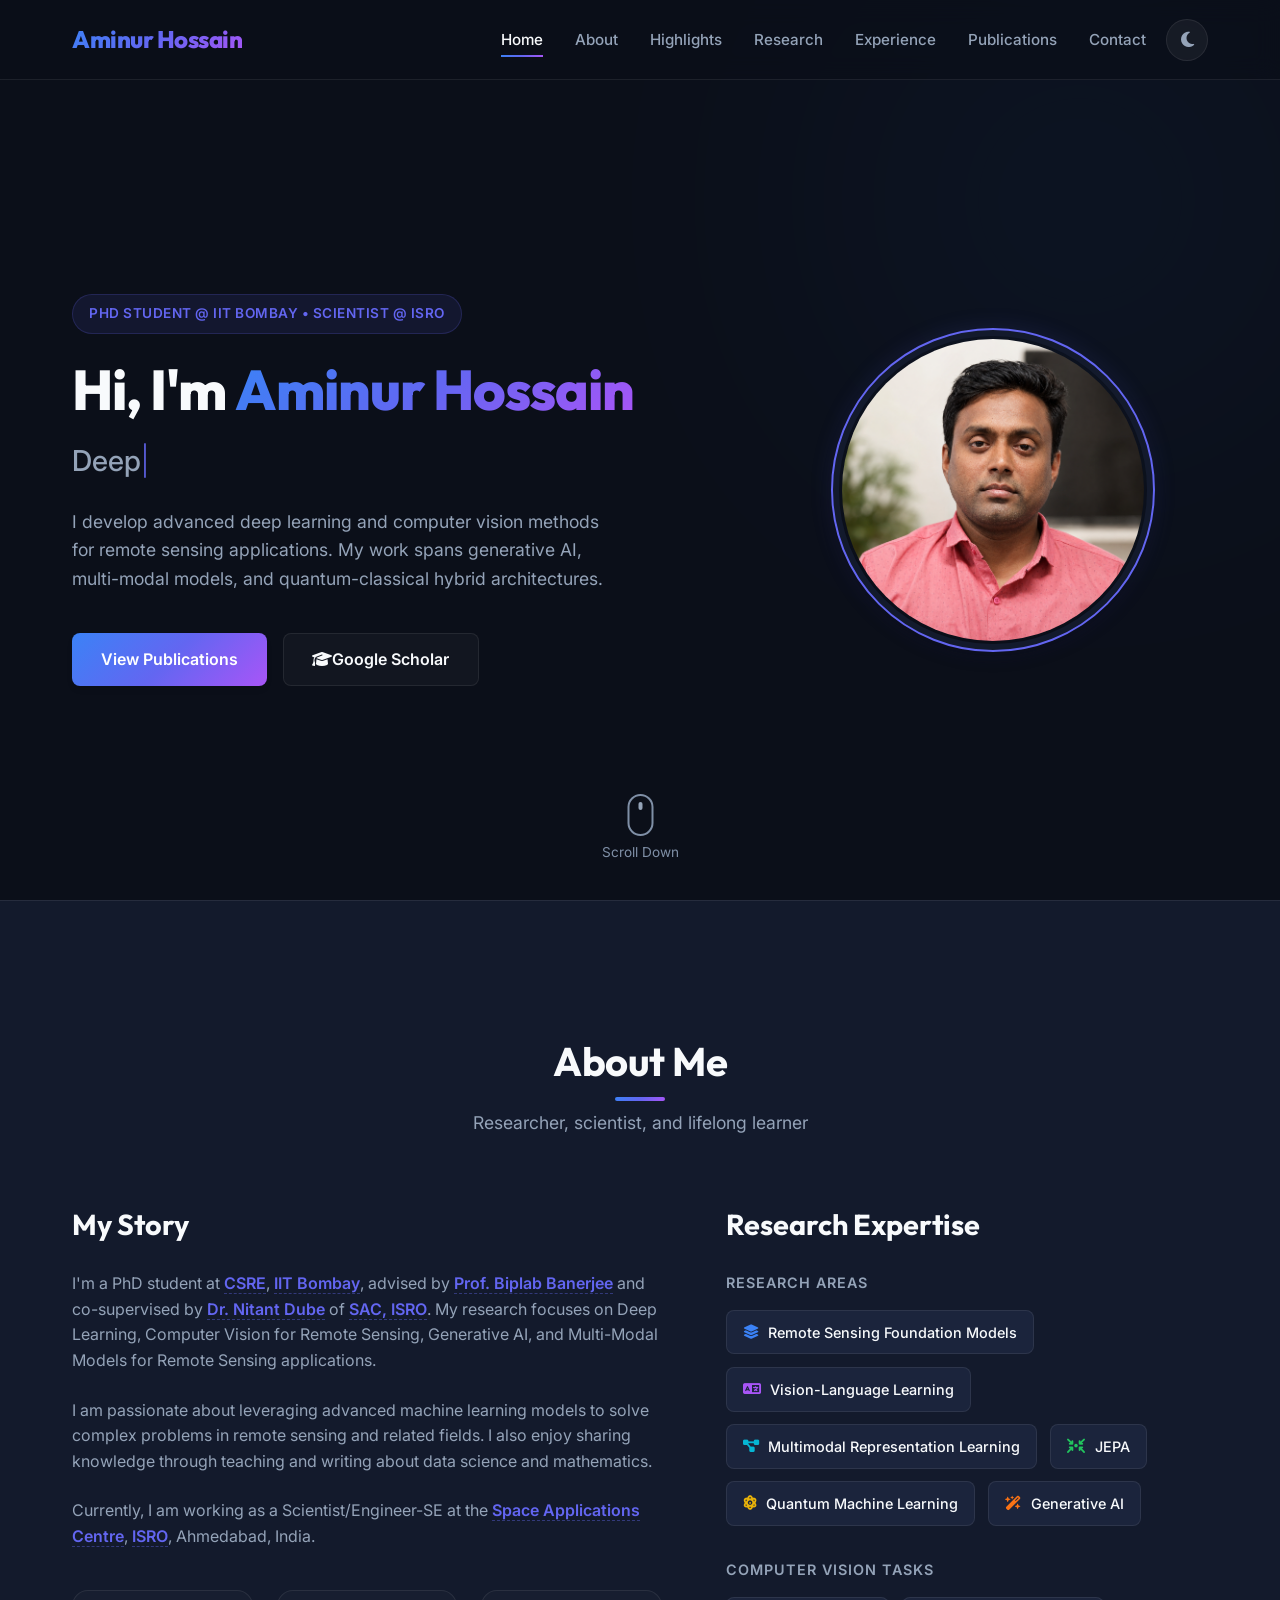
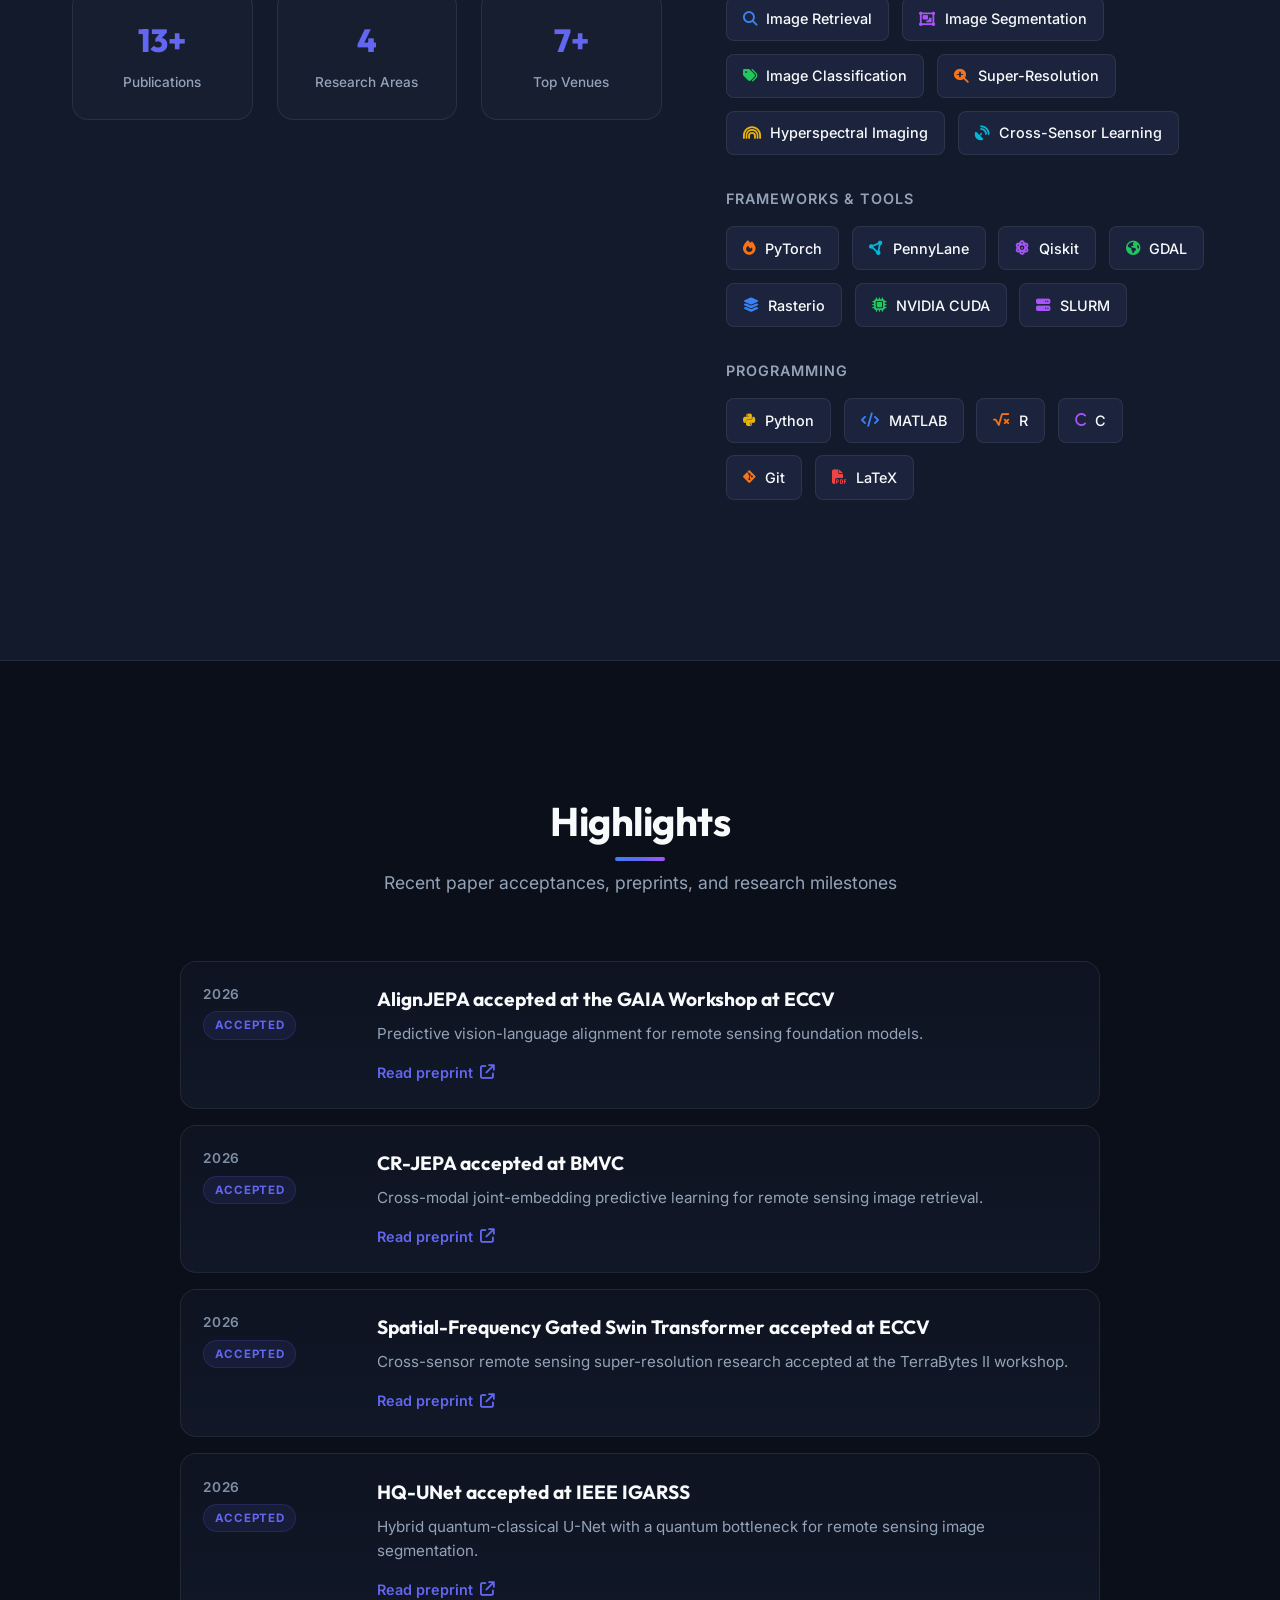
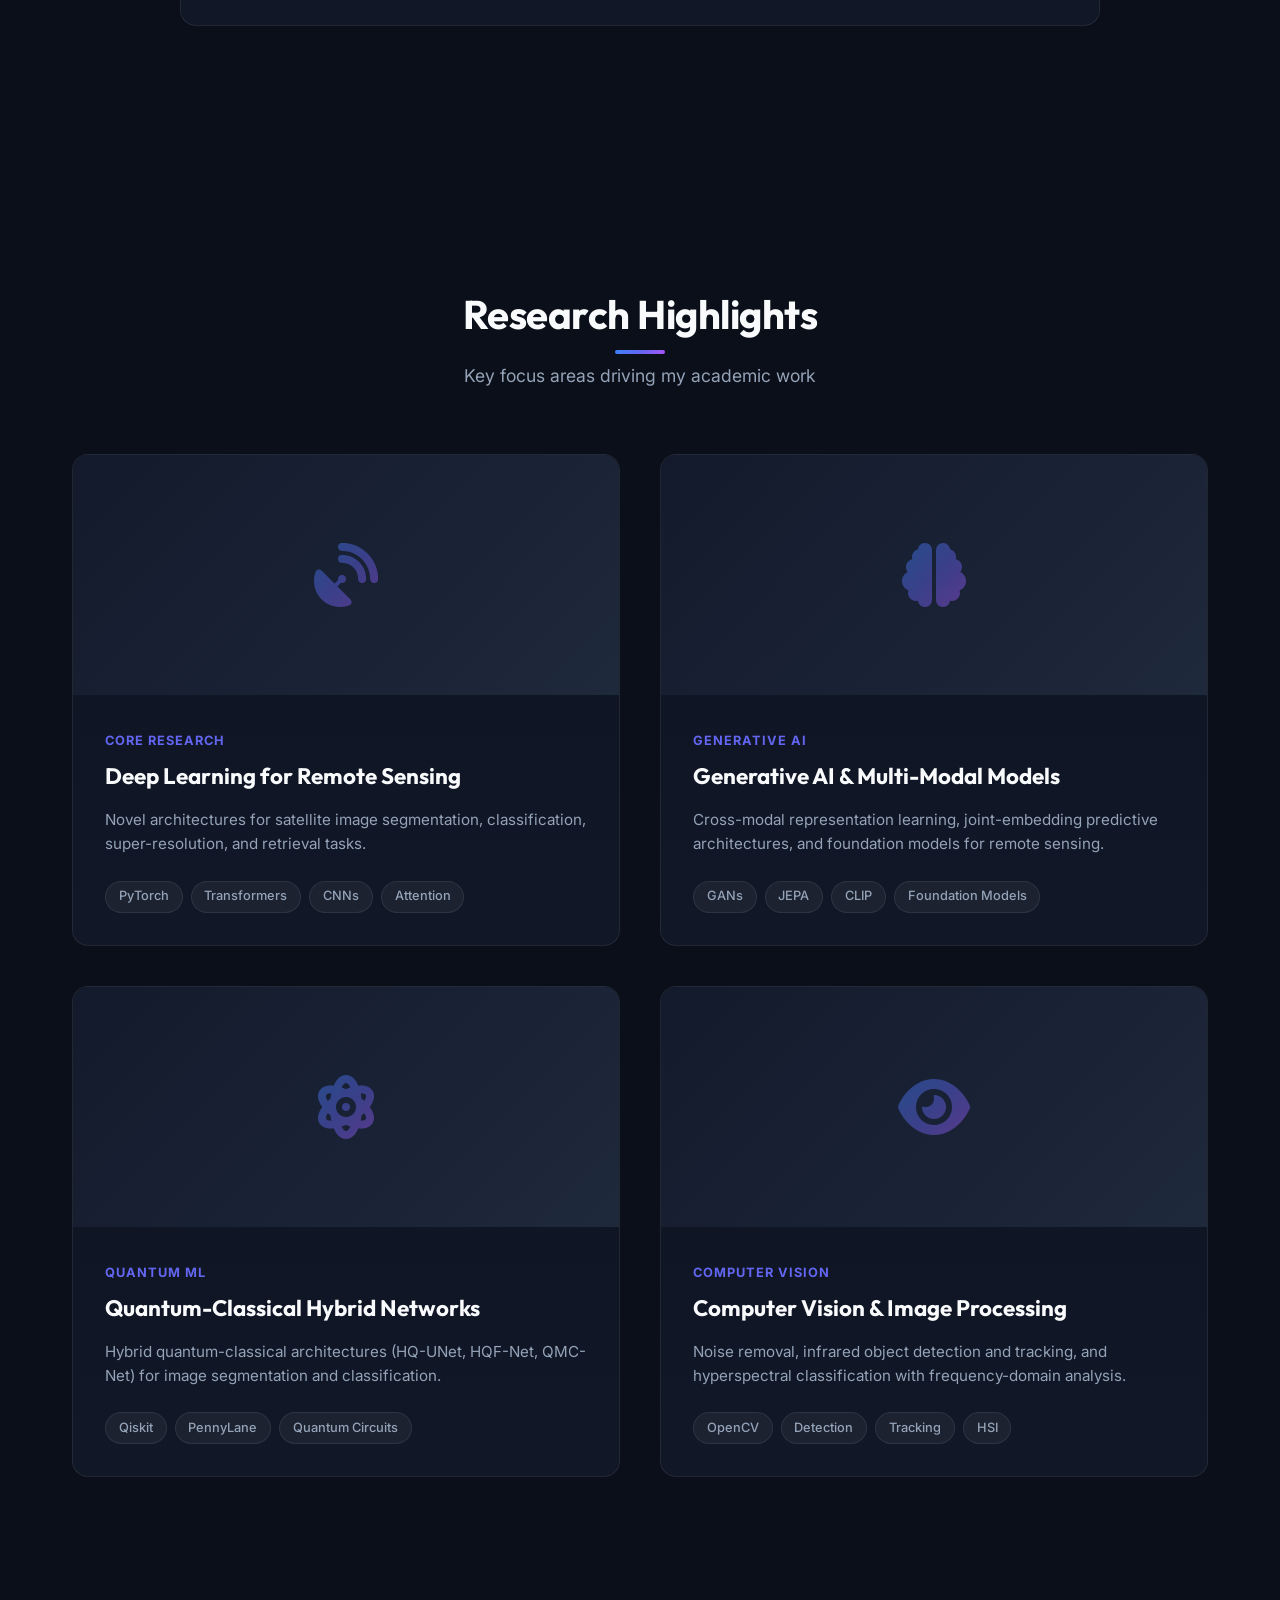
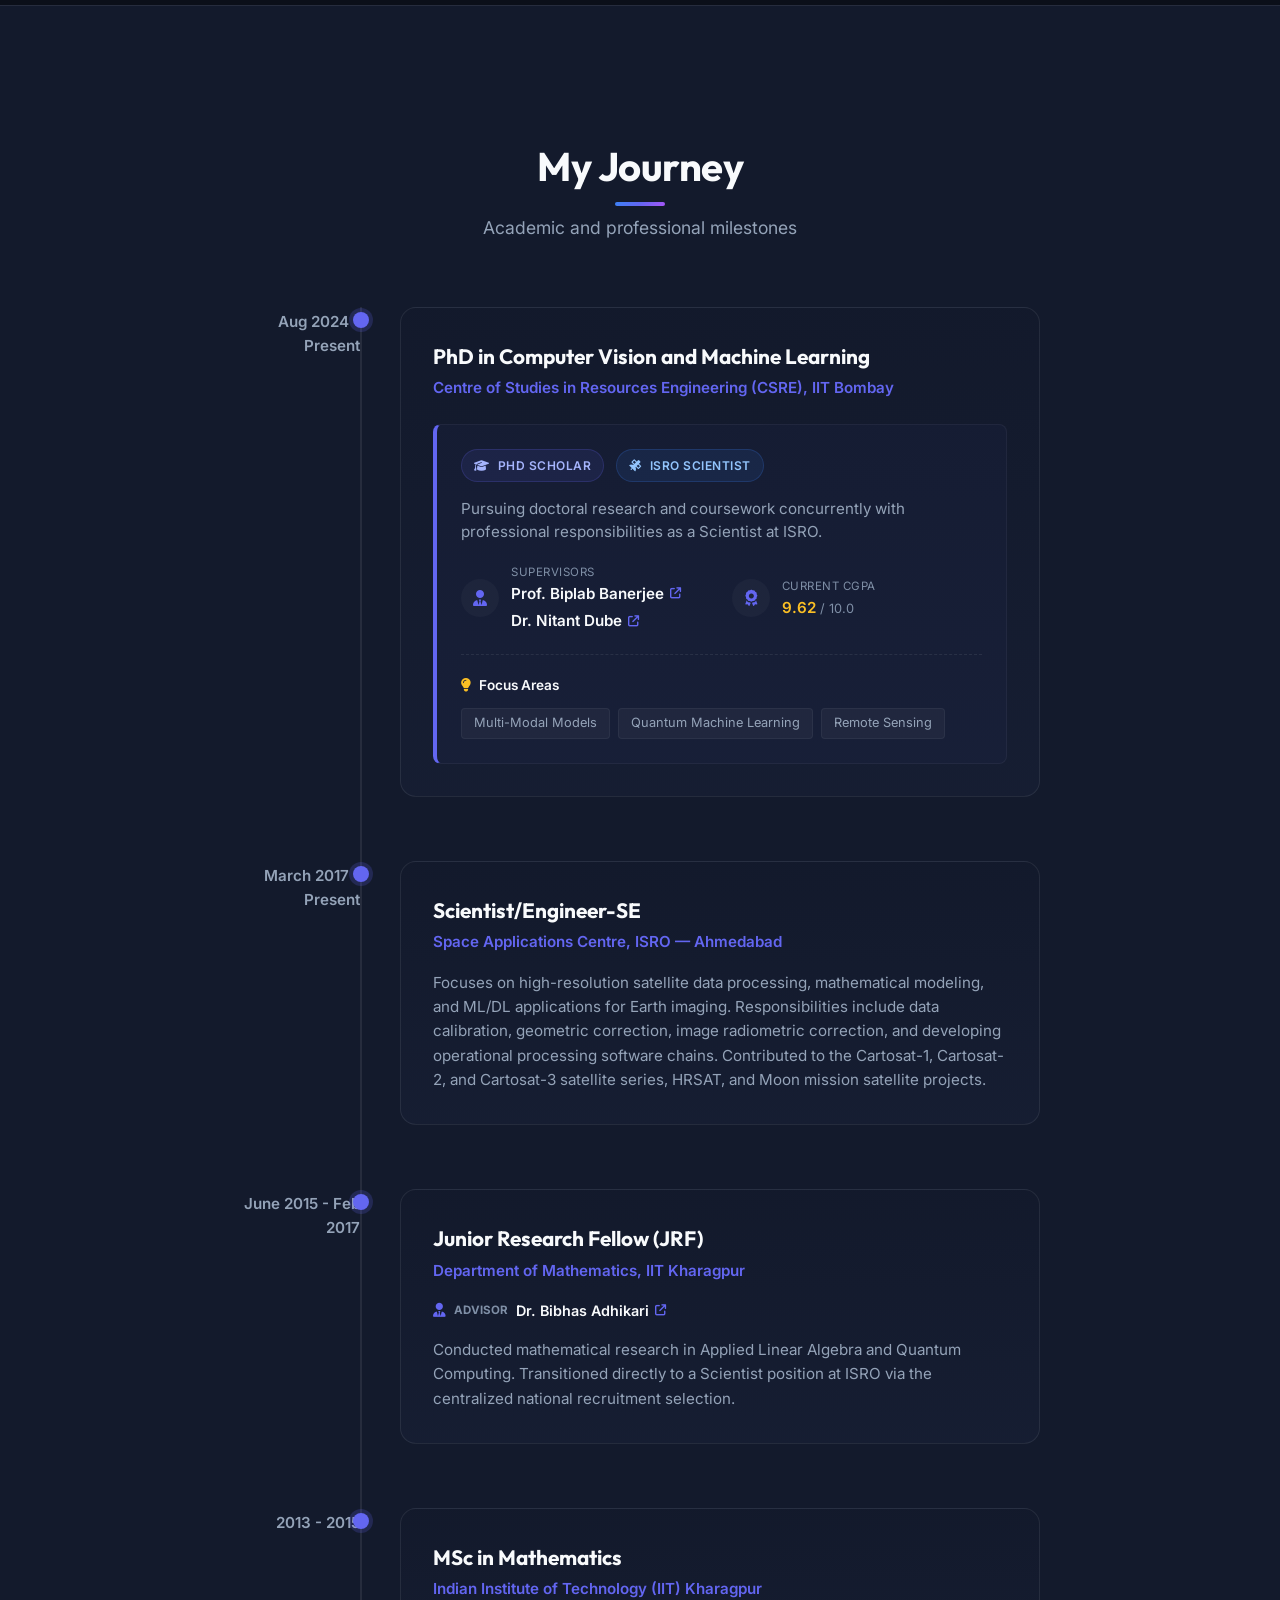
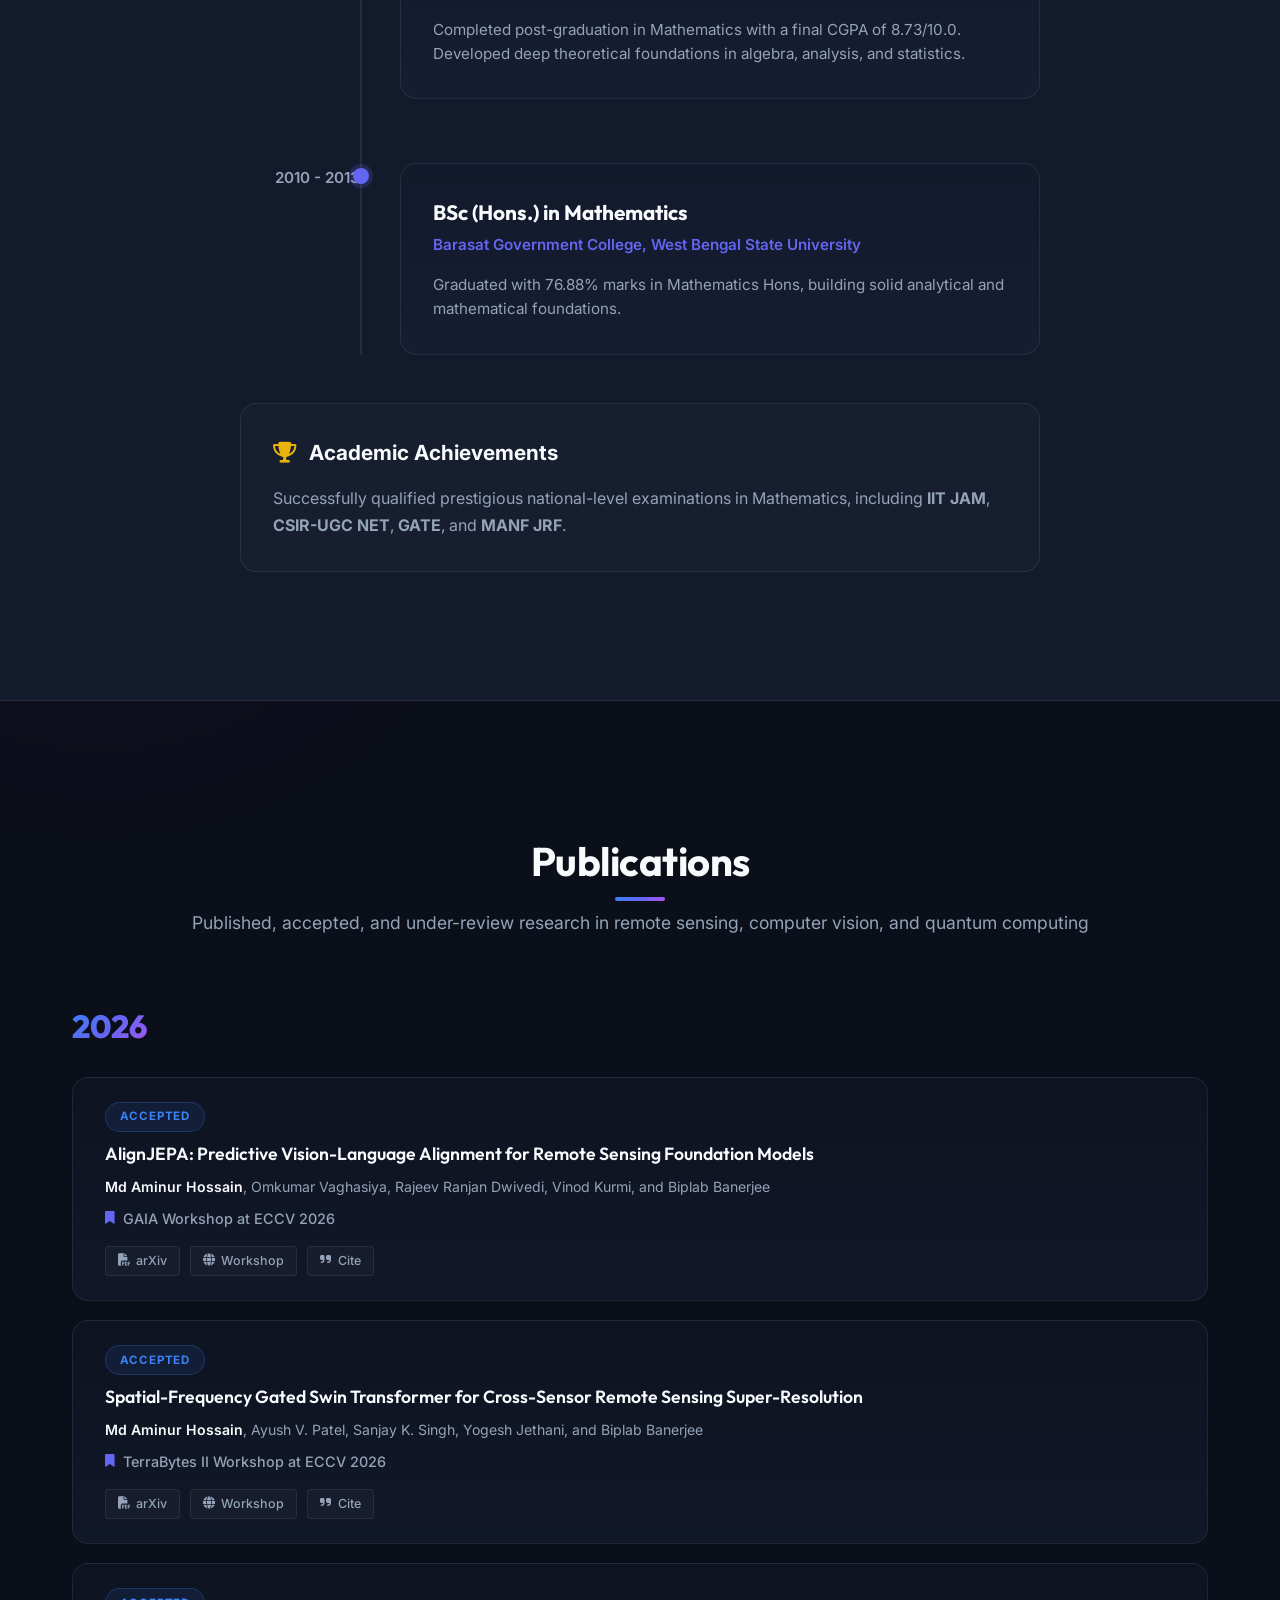
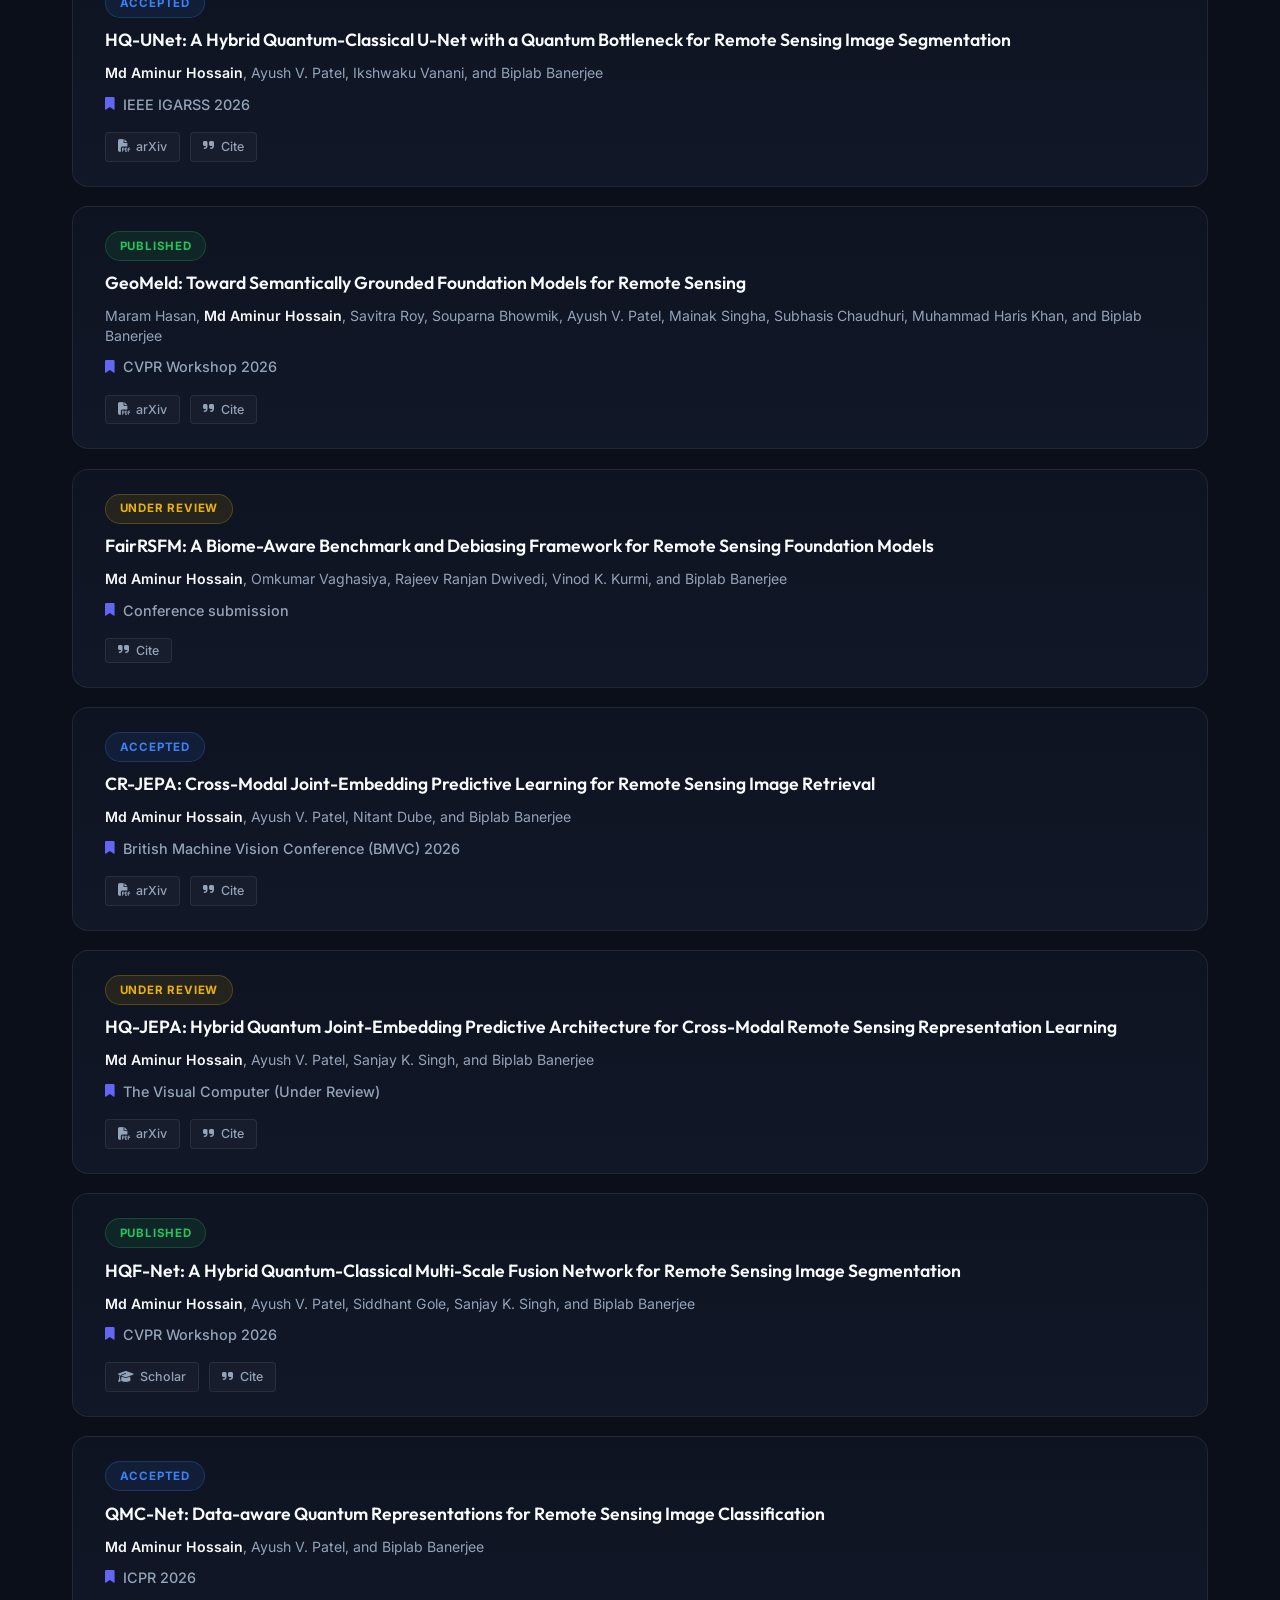
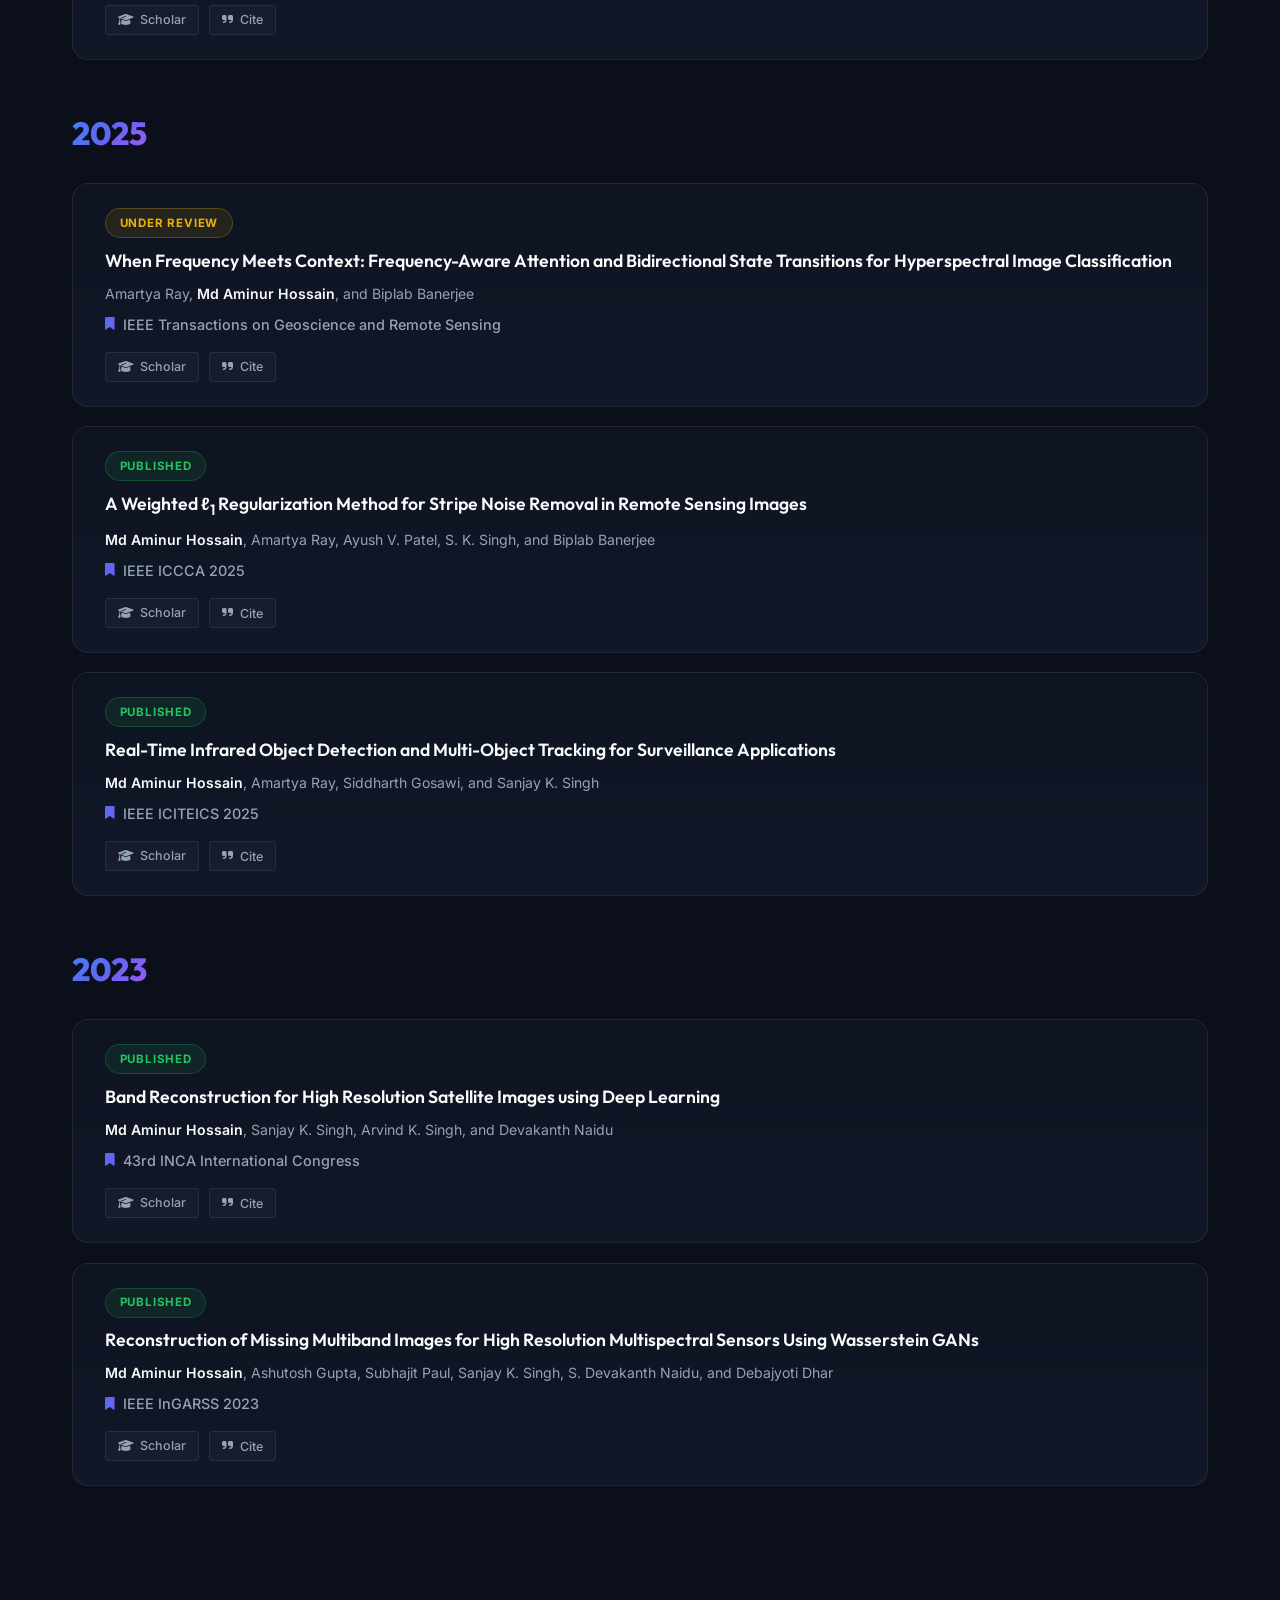
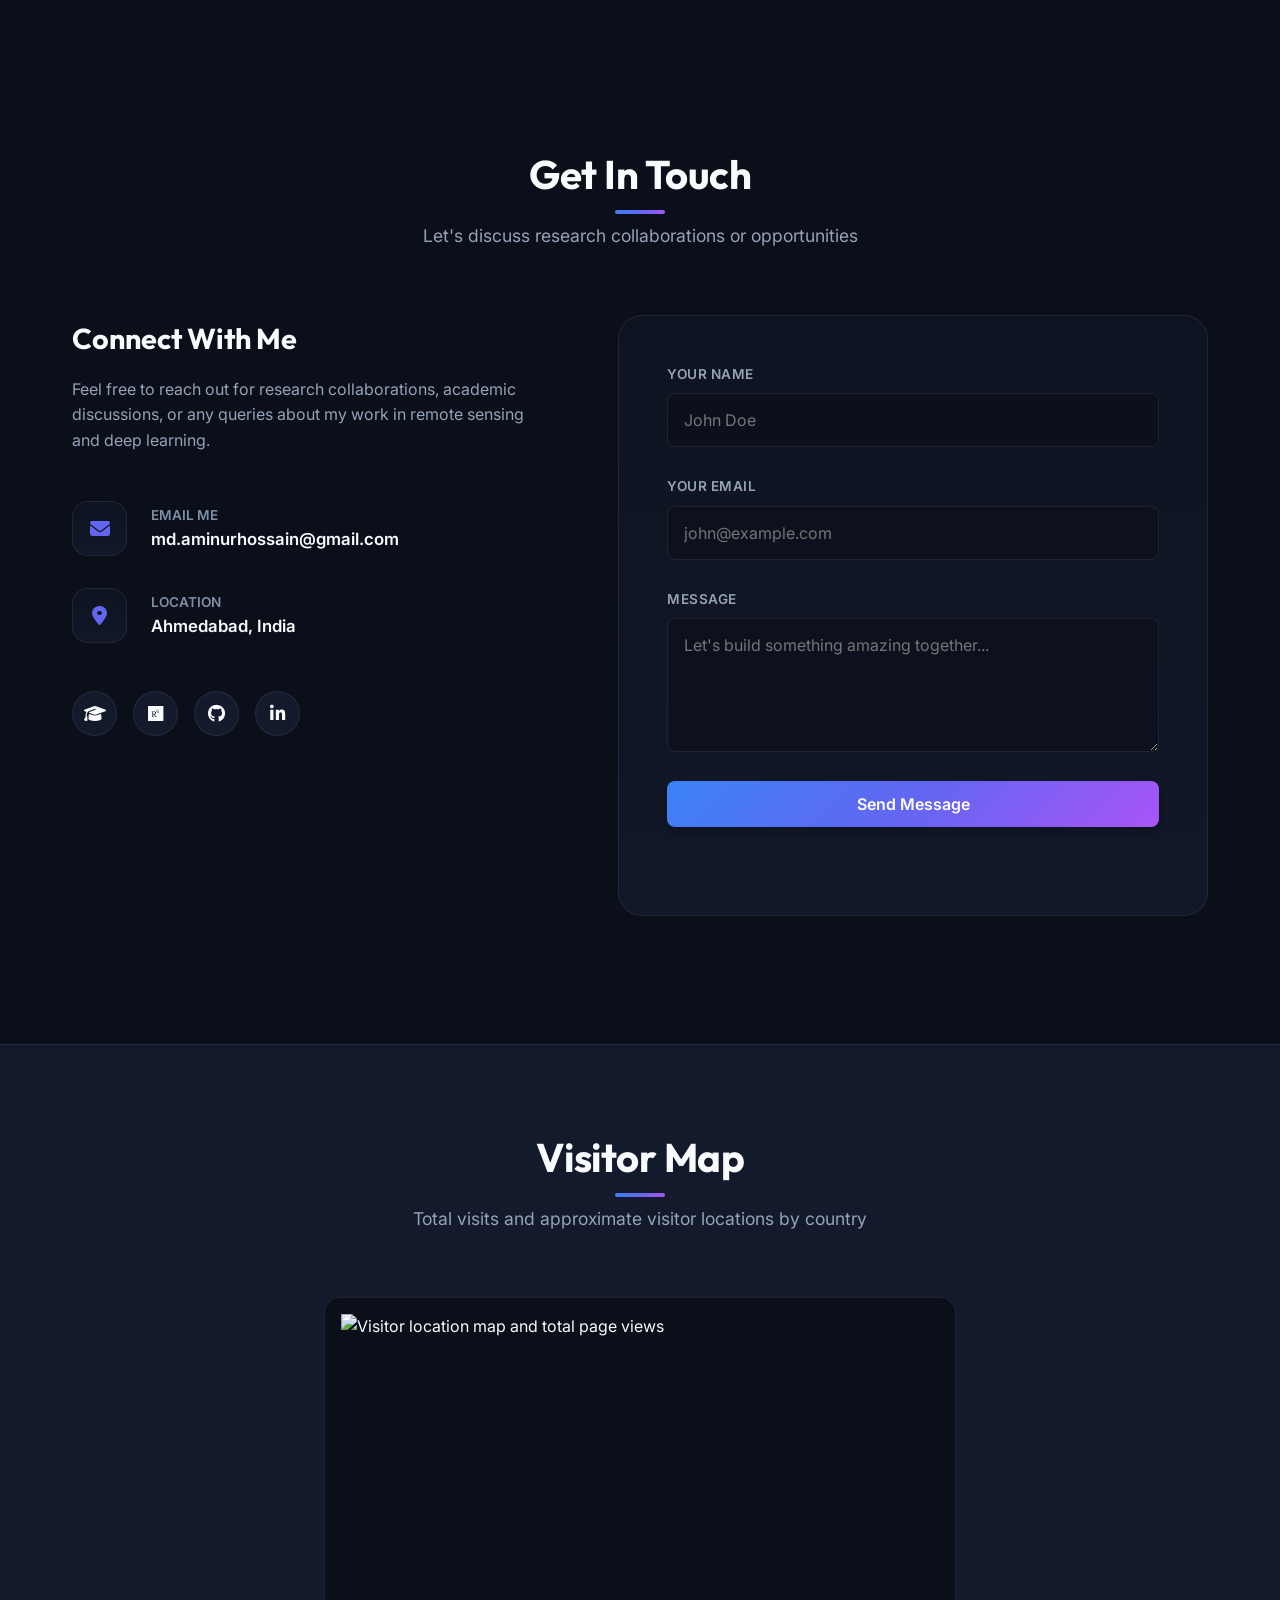
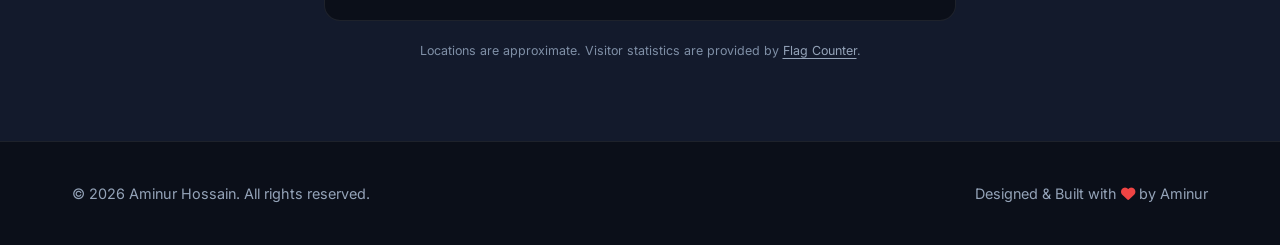
==== index.html @ 2290acad "Restore original visitor map" ====
<!DOCTYPE html>
<html lang="en">
<head>
    <meta charset="UTF-8">
    <meta name="viewport" content="width=device-width, initial-scale=1.0">
    <title>Aminur Hossain | PhD Researcher at IIT Bombay</title>
    <meta name="description" content="Official research portfolio of Aminur Hossain, PhD student at IIT Bombay and Scientist/Engineer-SE at SAC, ISRO, working on deep learning, computer vision, generative AI, and multimodal models for remote sensing.">
    <meta name="robots" content="index, follow, max-image-preview:large">
    <meta name="googlebot" content="index, follow, max-image-preview:large">
    <link rel="canonical" href="https://aminurhossain.github.io/">
    <meta name="theme-color" content="#0b0f19">
    <meta property="og:type" content="website">
    <meta property="og:title" content="Aminur Hossain | PhD Researcher at IIT Bombay">
    <meta property="og:description" content="Official research portfolio of Aminur Hossain, PhD student at IIT Bombay and Scientist/Engineer-SE at SAC, ISRO.">
    <meta property="og:url" content="https://aminurhossain.github.io/">
    <meta property="og:image" content="https://aminurhossain.github.io/profile2.png">
    <meta property="og:image:alt" content="Aminur Hossain">
    <meta property="og:image:width" content="1024">
    <meta property="og:image:height" content="1024">
    <meta name="twitter:card" content="summary">
    <meta name="twitter:title" content="Aminur Hossain | PhD Researcher at IIT Bombay">
    <meta name="twitter:description" content="Official research portfolio covering remote sensing, deep learning, computer vision, generative AI, and quantum machine learning.">
    <meta name="twitter:image" content="https://aminurhossain.github.io/profile2.png">
    <link rel="icon" href="profile2.png" type="image/jpeg">
    <script type="application/ld+json">
    {
      "@context": "https://schema.org",
      "@graph": [
        {
          "@type": "WebSite",
          "@id": "https://aminurhossain.github.io/#website",
          "url": "https://aminurhossain.github.io/",
          "name": "Aminur Hossain",
          "description": "Official research portfolio of Aminur Hossain.",
          "inLanguage": "en"
        },
        {
          "@type": "ProfilePage",
          "@id": "https://aminurhossain.github.io/#profile",
          "url": "https://aminurhossain.github.io/",
          "name": "Aminur Hossain | PhD Researcher at IIT Bombay",
          "isPartOf": {
            "@id": "https://aminurhossain.github.io/#website"
          },
          "mainEntity": {
            "@id": "https://aminurhossain.github.io/#person"
          },
          "inLanguage": "en"
        },
        {
          "@type": "Person",
          "@id": "https://aminurhossain.github.io/#person",
          "name": "Aminur Hossain",
          "alternateName": "Md Aminur Hossain",
          "url": "https://aminurhossain.github.io/",
          "image": "https://aminurhossain.github.io/profile2.png",
          "jobTitle": "Scientist/Engineer-SE and PhD Scholar",
          "affiliation": [
            {
              "@type": "Organization",
              "name": "Space Applications Centre, ISRO",
              "url": "https://www.sac.gov.in/"
            },
            {
              "@type": "CollegeOrUniversity",
              "name": "Indian Institute of Technology Bombay",
              "url": "https://www.iitb.ac.in/"
            }
          ],
          "sameAs": [
            "https://scholar.google.com/citations?user=diUbiq0AAAAJ&hl=en",
            "https://github.com/aminurhossain",
            "https://www.linkedin.com/in/aminurhossain",
            "https://www.researchgate.net/profile/Md-Aminur-Hossain"
          ]
        }
      ]
    }
    </script>
    <!-- Google Fonts -->
    <link rel="preconnect" href="https://fonts.googleapis.com">
    <link rel="preconnect" href="https://fonts.gstatic.com" crossorigin>
    <link href="https://fonts.googleapis.com/css2?family=Inter:wght@300;400;500;600;700&family=Outfit:wght@400;500;600;700;800&display=swap" rel="stylesheet">
    <!-- FontAwesome Icons -->
    <link rel="stylesheet" href="https://cdnjs.cloudflare.com/ajax/libs/font-awesome/6.4.0/css/all.min.css">
    <!-- Main Stylesheet -->
    <link rel="stylesheet" href="styles.css">
</head>
<body>

    <a class="skip-link" href="#main-content">Skip to main content</a>

    <!-- Background Decoration -->
    <div class="glow-bg-1"></div>
    <div class="glow-bg-2"></div>

    <!-- Header / Navigation -->
    <header id="main-header">
        <div class="container header-container">
            <a href="#home" class="logo" id="header-logo">
                <span class="gradient-text">Aminur Hossain</span>
            </a>
            
            <nav class="nav-menu" id="nav-menu" aria-label="Primary navigation">
                <ul class="nav-list">
                    <li><a href="#home" class="nav-link active" aria-current="page">Home</a></li>
                    <li><a href="#about" class="nav-link">About</a></li>
                    <li><a href="#highlights" class="nav-link">Highlights</a></li>
                    <li><a href="#research" class="nav-link">Research</a></li>
                    <li><a href="#experience" class="nav-link">Experience</a></li>
                    <li><a href="#publications" class="nav-link">Publications</a></li>
                    <li><a href="#contact" class="nav-link">Contact</a></li>
                </ul>
            </nav>

            <button class="theme-toggle" id="theme-toggle" aria-label="Toggle theme">
                <i class="fa-solid fa-moon" id="theme-icon"></i>
            </button>

            <button class="nav-toggle" id="nav-toggle" type="button" aria-label="Open navigation menu" aria-controls="nav-menu" aria-expanded="false">
                <span aria-hidden="true"></span>
                <span aria-hidden="true"></span>
                <span aria-hidden="true"></span>
            </button>
        </div>
    </header>

    <main id="main-content" tabindex="-1">
        <!-- Hero Section -->
        <section id="home" class="hero-section">
            <div class="container hero-container">
                <div class="hero-content">
                    <div class="badge animate-fade-in">PhD Student @ IIT Bombay &bull; Scientist @ ISRO</div>
                    <h1 class="hero-title animate-slide-up">
                        Hi, I'm <span class="gradient-text">Aminur Hossain</span>
                    </h1>
                    <h2 class="hero-subtitle animate-slide-up-delayed">
                        <span id="typed-text"></span><span class="typed-cursor">|</span>
                    </h2>
                    <p class="hero-description animate-fade-in-delayed">
                        I develop advanced deep learning and computer vision methods for remote sensing applications. My work spans generative AI, multi-modal models, and quantum-classical hybrid architectures.
                    </p>
                    <div class="hero-cta animate-fade-in-delayed">
                        <a href="#publications" class="btn btn-primary">View Publications</a>
                        <a href="https://scholar.google.com/citations?user=diUbiq0AAAAJ&hl=en" target="_blank" rel="noopener noreferrer" class="btn btn-secondary"><i class="fa-solid fa-graduation-cap"></i> Google Scholar</a>
                    </div>
                </div>
                <div class="hero-visual animate-scale-up">
                    <div class="profile-image-container">
                        <img src="profile2.png" alt="Aminur Hossain" class="profile-img" width="1024" height="1024" fetchpriority="high" decoding="async">
                    </div>
                </div>
            </div>
            <button type="button" class="scroll-indicator" aria-label="Scroll to the About section">
                <span class="mouse">
                    <span class="wheel"></span>
                </span>
                <span>Scroll Down</span>
            </button>
        </section>

        <!-- About Section -->
        <section id="about" class="about-section reveal">
            <div class="container">
                <div class="section-header">
                    <h2 class="section-title">About Me</h2>
                    <p class="section-subtitle">Researcher, scientist, and lifelong learner</p>
                </div>

                <div class="about-grid">
                    <div class="about-info">
                        <h3>My Story</h3>
                        <p>I'm a PhD student at <a href="https://www.csre.iitb.ac.in/" target="_blank" rel="noopener noreferrer" class="inline-link">CSRE</a>, <a href="https://www.iitb.ac.in/" target="_blank" rel="noopener noreferrer" class="inline-link">IIT Bombay</a>, advised by <a href="https://biplab-banerjee.github.io/" target="_blank" rel="noopener noreferrer" class="inline-link">Prof. Biplab Banerjee</a> and co-supervised by <a href="https://scholar.google.com/citations?user=ThAMOQUAAAAJ&amp;hl=en" target="_blank" rel="noopener noreferrer" class="inline-link">Dr. Nitant Dube</a> of <a href="https://www.sac.gov.in/" target="_blank" rel="noopener noreferrer" class="inline-link">SAC, ISRO</a>. My research focuses on Deep Learning, Computer Vision for Remote Sensing, Generative AI, and Multi-Modal Models for Remote Sensing applications.</p>
                        <p>I am passionate about leveraging advanced machine learning models to solve complex problems in remote sensing and related fields. I also enjoy sharing knowledge through teaching and writing about data science and mathematics.</p>
                        <p>Currently, I am working as a Scientist/Engineer-SE at the <a href="https://www.sac.gov.in/" target="_blank" rel="noopener noreferrer" class="inline-link">Space Applications Centre</a>, <a href="https://www.isro.gov.in/" target="_blank" rel="noopener noreferrer" class="inline-link">ISRO</a>, Ahmedabad, India.</p>
                        <div class="stats-grid">
                            <div class="stat-card">
                                <span class="stat-number">13+</span>
                                <span class="stat-label">Publications</span>
                            </div>
                            <div class="stat-card">
                                <span class="stat-number">4</span>
                                <span class="stat-label">Research Areas</span>
                            </div>
                            <div class="stat-card">
                                <span class="stat-number">7+</span>
                                <span class="stat-label">Top Venues</span>
                            </div>
                        </div>
                    </div>

                    <div class="about-skills">
                        <h3>Research Expertise</h3>
                        <div class="skill-category">
                            <h4>Research Areas</h4>
                            <div class="skills-list">
                                <span class="skill-tag"><i class="fa-solid fa-layer-group text-blue"></i> Remote Sensing Foundation Models</span>
                                <span class="skill-tag"><i class="fa-solid fa-language text-purple"></i> Vision-Language Learning</span>
                                <span class="skill-tag"><i class="fa-solid fa-diagram-project text-cyan"></i> Multimodal Representation Learning</span>
                                <span class="skill-tag"><i class="fa-solid fa-arrows-to-circle text-green"></i> JEPA</span>
                                <span class="skill-tag"><i class="fa-solid fa-atom text-yellow"></i> Quantum Machine Learning</span>
                                <span class="skill-tag"><i class="fa-solid fa-wand-magic-sparkles text-orange"></i> Generative AI</span>
                            </div>
                        </div>

                        <div class="skill-category">
                            <h4>Computer Vision Tasks</h4>
                            <div class="skills-list">
                                <span class="skill-tag"><i class="fa-solid fa-magnifying-glass text-blue"></i> Image Retrieval</span>
                                <span class="skill-tag"><i class="fa-solid fa-object-group text-purple"></i> Image Segmentation</span>
                                <span class="skill-tag"><i class="fa-solid fa-tags text-green"></i> Image Classification</span>
                                <span class="skill-tag"><i class="fa-solid fa-magnifying-glass-plus text-orange"></i> Super-Resolution</span>
                                <span class="skill-tag"><i class="fa-solid fa-rainbow text-yellow"></i> Hyperspectral Imaging</span>
                                <span class="skill-tag"><i class="fa-solid fa-satellite-dish text-cyan"></i> Cross-Sensor Learning</span>
                            </div>
                        </div>

                        <div class="skill-category">
                            <h4>Frameworks & Tools</h4>
                            <div class="skills-list">
                                <span class="skill-tag"><i class="fa-solid fa-fire text-orange"></i> PyTorch</span>
                                <span class="skill-tag"><i class="fa-solid fa-circle-nodes text-cyan"></i> PennyLane</span>
                                <span class="skill-tag"><i class="fa-solid fa-atom text-purple"></i> Qiskit</span>
                                <span class="skill-tag"><i class="fa-solid fa-earth-americas text-green"></i> GDAL</span>
                                <span class="skill-tag"><i class="fa-solid fa-layer-group text-blue"></i> Rasterio</span>
                                <span class="skill-tag"><i class="fa-solid fa-microchip text-green"></i> NVIDIA CUDA</span>
                                <span class="skill-tag"><i class="fa-solid fa-server text-purple"></i> SLURM</span>
                            </div>
                        </div>

                        <div class="skill-category">
                            <h4>Programming</h4>
                            <div class="skills-list">
                                <span class="skill-tag"><i class="fa-brands fa-python text-yellow"></i> Python</span>
                                <span class="skill-tag"><i class="fa-solid fa-code text-blue"></i> MATLAB</span>
                                <span class="skill-tag"><i class="fa-solid fa-square-root-variable text-orange"></i> R</span>
                                <span class="skill-tag"><i class="fa-solid fa-c text-purple"></i> C</span>
                                <span class="skill-tag"><i class="fa-brands fa-git-alt text-orange"></i> Git</span>
                                <span class="skill-tag"><i class="fa-solid fa-file-pdf text-red"></i> LaTeX</span>
                            </div>
                        </div>
                    </div>
                </div>
            </div>
        </section>

        <!-- Highlights Section -->
        <section id="highlights" class="highlights-section reveal">
            <div class="container">
                <div class="section-header">
                    <h2 class="section-title">Highlights</h2>
                    <p class="section-subtitle">Recent paper acceptances, preprints, and research milestones</p>
                </div>

                <div class="highlights-list">
                    <article class="highlight-item">
                        <div class="highlight-date">
                            <span>2026</span>
                            <strong>Accepted</strong>
                        </div>
                        <div class="highlight-content">
                            <h3>AlignJEPA accepted at the GAIA Workshop at ECCV</h3>
                            <p>Predictive vision-language alignment for remote sensing foundation models.</p>
                            <a href="https://arxiv.org/abs/2608.15456" target="_blank" rel="noopener noreferrer" class="highlight-link">Read preprint <i class="fa-solid fa-arrow-up-right-from-square"></i></a>
                        </div>
                    </article>

                    <article class="highlight-item">
                        <div class="highlight-date">
                            <span>2026</span>
                            <strong>Accepted</strong>
                        </div>
                        <div class="highlight-content">
                            <h3>CR-JEPA accepted at BMVC</h3>
                            <p>Cross-modal joint-embedding predictive learning for remote sensing image retrieval.</p>
                            <a href="https://arxiv.org/abs/2606.00706" target="_blank" rel="noopener noreferrer" class="highlight-link">Read preprint <i class="fa-solid fa-arrow-up-right-from-square"></i></a>
                        </div>
                    </article>

                    <article class="highlight-item">
                        <div class="highlight-date">
                            <span>2026</span>
                            <strong>Accepted</strong>
                        </div>
                        <div class="highlight-content">
                            <h3>Spatial-Frequency Gated Swin Transformer accepted at ECCV</h3>
                            <p>Cross-sensor remote sensing super-resolution research accepted at the TerraBytes II workshop.</p>
                            <a href="https://arxiv.org/abs/2605.09687" target="_blank" rel="noopener noreferrer" class="highlight-link">Read preprint <i class="fa-solid fa-arrow-up-right-from-square"></i></a>
                        </div>
                    </article>

                    <article class="highlight-item">
                        <div class="highlight-date">
                            <span>2026</span>
                            <strong>Accepted</strong>
                        </div>
                        <div class="highlight-content">
                            <h3>HQ-UNet accepted at IEEE IGARSS</h3>
                            <p>Hybrid quantum-classical U-Net with a quantum bottleneck for remote sensing image segmentation.</p>
                            <a href="https://arxiv.org/abs/2604.27206" target="_blank" rel="noopener noreferrer" class="highlight-link">Read preprint <i class="fa-solid fa-arrow-up-right-from-square"></i></a>
                        </div>
                    </article>
                </div>
            </div>
        </section>

        <!-- Research Highlights Section -->
        <section id="research" class="projects-section reveal">
            <div class="container">
                <div class="section-header">
                    <h2 class="section-title">Research Highlights</h2>
                    <p class="section-subtitle">Key focus areas driving my academic work</p>
                </div>

                <div class="projects-grid" id="projects-grid">
                    <!-- Research Area 1 -->
                    <div class="project-card" data-category="all" data-title="Deep Learning for Remote Sensing" data-description="Developing novel deep learning architectures for remote sensing tasks including image segmentation, classification, and super-resolution. My work incorporates attention mechanisms, transformer-based models, and frequency-domain analysis for improved feature extraction from satellite imagery." data-tech="PyTorch, CNNs, Vision Transformers, Attention" data-github="https://github.com/aminurhossain" data-demo="https://scholar.google.com/citations?user=diUbiq0AAAAJ&hl=en">
                        <div class="project-image">
                            <div class="project-img-placeholder">
                                <i class="fa-solid fa-satellite-dish project-placeholder-icon"></i>
                            </div>
                            <div class="project-overlay">
                                <div class="project-links">
                                    <button type="button" class="project-link-icon project-details-btn" aria-label="View details for Deep Learning for Remote Sensing" title="View details"><i class="fa-solid fa-circle-info"></i></button>
                                    <a href="https://github.com/aminurhossain" target="_blank" rel="noopener noreferrer" class="project-link-icon" title="GitHub" aria-label="Open GitHub profile"><i class="fa-brands fa-github"></i></a>
                                    <a href="https://scholar.google.com/citations?user=diUbiq0AAAAJ&hl=en" target="_blank" rel="noopener noreferrer" class="project-link-icon" title="Google Scholar" aria-label="Open Google Scholar profile"><i class="fa-solid fa-graduation-cap"></i></a>
                                </div>
                            </div>
                        </div>
                        <div class="project-details">
                            <span class="project-tag">Core Research</span>
                            <h3 class="project-title">Deep Learning for Remote Sensing</h3>
                            <p class="project-text">Novel architectures for satellite image segmentation, classification, super-resolution, and retrieval tasks.</p>
                            <div class="project-tech">
                                <span>PyTorch</span>
                                <span>Transformers</span>
                                <span>CNNs</span>
                                <span>Attention</span>
                            </div>
                        </div>
                    </div>

                    <!-- Research Area 2 -->
                    <div class="project-card" data-category="all" data-title="Generative AI & Multi-Modal Models" data-description="Building and exploring generative AI systems and multi-modal learning frameworks for cross-modal remote sensing tasks. Research includes joint-embedding predictive architectures (JEPA) and foundation models for semantically grounded Earth observation." data-tech="GANs, JEPA, CLIP, Foundation Models" data-github="https://github.com/aminurhossain" data-demo="https://scholar.google.com/citations?user=diUbiq0AAAAJ&hl=en">
                        <div class="project-image">
                            <div class="project-img-placeholder">
                                <i class="fa-solid fa-brain project-placeholder-icon"></i>
                            </div>
                            <div class="project-overlay">
                                <div class="project-links">
                                    <button type="button" class="project-link-icon project-details-btn" aria-label="View details for Generative AI and Multi-Modal Models" title="View details"><i class="fa-solid fa-circle-info"></i></button>
                                    <a href="https://github.com/aminurhossain" target="_blank" rel="noopener noreferrer" class="project-link-icon" title="GitHub" aria-label="Open GitHub profile"><i class="fa-brands fa-github"></i></a>
                                    <a href="https://scholar.google.com/citations?user=diUbiq0AAAAJ&hl=en" target="_blank" rel="noopener noreferrer" class="project-link-icon" title="Google Scholar" aria-label="Open Google Scholar profile"><i class="fa-solid fa-graduation-cap"></i></a>
                                </div>
                            </div>
                        </div>
                        <div class="project-details">
                            <span class="project-tag">Generative AI</span>
                            <h3 class="project-title">Generative AI & Multi-Modal Models</h3>
                            <p class="project-text">Cross-modal representation learning, joint-embedding predictive architectures, and foundation models for remote sensing.</p>
                            <div class="project-tech">
                                <span>GANs</span>
                                <span>JEPA</span>
                                <span>CLIP</span>
                                <span>Foundation Models</span>
                            </div>
                        </div>
                    </div>

                    <!-- Research Area 3 -->
                    <div class="project-card" data-category="all" data-title="Quantum-Classical Hybrid Networks" data-description="Pioneering research at the intersection of quantum computing and deep learning. Developing hybrid quantum-classical architectures such as HQ-UNet, HQF-Net, and QMC-Net that integrate parameterized quantum circuits into established neural network backbones for enhanced feature representation." data-tech="Qiskit, PennyLane, Quantum Circuits, U-Net" data-github="https://github.com/aminurhossain" data-demo="https://scholar.google.com/citations?user=diUbiq0AAAAJ&hl=en">
                        <div class="project-image">
                            <div class="project-img-placeholder">
                                <i class="fa-solid fa-atom project-placeholder-icon"></i>
                            </div>
                            <div class="project-overlay">
                                <div class="project-links">
                                    <button type="button" class="project-link-icon project-details-btn" aria-label="View details for Quantum-Classical Hybrid Networks" title="View details"><i class="fa-solid fa-circle-info"></i></button>
                                    <a href="https://github.com/aminurhossain" target="_blank" rel="noopener noreferrer" class="project-link-icon" title="GitHub" aria-label="Open GitHub profile"><i class="fa-brands fa-github"></i></a>
                                    <a href="https://scholar.google.com/citations?user=diUbiq0AAAAJ&hl=en" target="_blank" rel="noopener noreferrer" class="project-link-icon" title="Google Scholar" aria-label="Open Google Scholar profile"><i class="fa-solid fa-graduation-cap"></i></a>
                                </div>
                            </div>
                        </div>
                        <div class="project-details">
                            <span class="project-tag">Quantum ML</span>
                            <h3 class="project-title">Quantum-Classical Hybrid Networks</h3>
                            <p class="project-text">Hybrid quantum-classical architectures (HQ-UNet, HQF-Net, QMC-Net) for image segmentation and classification.</p>
                            <div class="project-tech">
                                <span>Qiskit</span>
                                <span>PennyLane</span>
                                <span>Quantum Circuits</span>
                            </div>
                        </div>
                    </div>

                    <!-- Research Area 4 -->
                    <div class="project-card" data-category="all" data-title="Computer Vision & Image Processing" data-description="Classical and modern computer vision techniques applied to satellite and infrared imagery. Work includes stripe noise removal via weighted regularization, real-time infrared object detection and tracking for surveillance, and hyperspectral image classification using frequency-aware attention mechanisms." data-tech="OpenCV, Spectral Analysis, Object Detection, Tracking" data-github="https://github.com/aminurhossain" data-demo="https://scholar.google.com/citations?user=diUbiq0AAAAJ&hl=en">
                        <div class="project-image">
                            <div class="project-img-placeholder">
                                <i class="fa-solid fa-eye project-placeholder-icon"></i>
                            </div>
                            <div class="project-overlay">
                                <div class="project-links">
                                    <button type="button" class="project-link-icon project-details-btn" aria-label="View details for Computer Vision and Image Processing" title="View details"><i class="fa-solid fa-circle-info"></i></button>
                                    <a href="https://github.com/aminurhossain" target="_blank" rel="noopener noreferrer" class="project-link-icon" title="GitHub" aria-label="Open GitHub profile"><i class="fa-brands fa-github"></i></a>
                                    <a href="https://scholar.google.com/citations?user=diUbiq0AAAAJ&hl=en" target="_blank" rel="noopener noreferrer" class="project-link-icon" title="Google Scholar" aria-label="Open Google Scholar profile"><i class="fa-solid fa-graduation-cap"></i></a>
                                </div>
                            </div>
                        </div>
                        <div class="project-details">
                            <span class="project-tag">Computer Vision</span>
                            <h3 class="project-title">Computer Vision & Image Processing</h3>
                            <p class="project-text">Noise removal, infrared object detection and tracking, and hyperspectral classification with frequency-domain analysis.</p>
                            <div class="project-tech">
                                <span>OpenCV</span>
                                <span>Detection</span>
                                <span>Tracking</span>
                                <span>HSI</span>
                            </div>
                        </div>
                    </div>
                </div>
            </div>
        </section>

        <!-- Experience Section -->
        <section id="experience" class="experience-section reveal">
            <div class="container">
                <div class="section-header">
                    <h2 class="section-title">My Journey</h2>
                    <p class="section-subtitle">Academic and professional milestones</p>
                </div>

                <div class="timeline">
                    <!-- Timeline Item 1 -->
                    <div class="timeline-item">
                        <div class="timeline-dot"></div>
                        <div class="timeline-date">Aug 2024 - Present</div>
                        <div class="timeline-content">
                            <h3>PhD in Computer Vision and Machine Learning</h3>
                            <h4 class="company"><a href="https://www.csre.iitb.ac.in/" target="_blank" rel="noopener noreferrer">Centre of Studies in Resources Engineering (CSRE)</a>, <a href="https://www.iitb.ac.in/" target="_blank" rel="noopener noreferrer">IIT Bombay</a></h4>
                            
                            <div class="phd-card">
                                <div class="phd-badges">
                                    <span class="phd-badge-role candidate">
                                        <i class="fa-solid fa-graduation-cap"></i> PhD Scholar
                                    </span>
                                    <span class="phd-badge-role scientist">
                                        <i class="fa-solid fa-satellite"></i> ISRO Scientist
                                    </span>
                                </div>
                                
                                <p class="phd-desc">Pursuing doctoral research and coursework concurrently with professional responsibilities as a Scientist at ISRO.</p>
                                
                                <div class="phd-meta-grid">
                                    <div class="phd-meta-item">
                                        <div class="phd-meta-icon"><i class="fa-solid fa-user-tie"></i></div>
                                        <div class="phd-meta-text">
                                            <span class="phd-meta-label">Supervisors</span>
                                            <span class="phd-supervisor-list">
                                                <a href="https://biplab-banerjee.github.io/" target="_blank" rel="noopener noreferrer" class="phd-meta-val phd-meta-link">
                                                    Prof. Biplab Banerjee
                                                    <i class="fa-solid fa-arrow-up-right-from-square" aria-hidden="true"></i>
                                                </a>
                                                <a href="https://scholar.google.com/citations?user=ThAMOQUAAAAJ&amp;hl=en" target="_blank" rel="noopener noreferrer" class="phd-meta-val phd-meta-link">
                                                    Dr. Nitant Dube
                                                    <i class="fa-solid fa-arrow-up-right-from-square" aria-hidden="true"></i>
                                                </a>
                                            </span>
                                        </div>
                                    </div>
                                    
                                    <div class="phd-meta-item">
                                        <div class="phd-meta-icon"><i class="fa-solid fa-award"></i></div>
                                        <div class="phd-meta-text">
                                            <span class="phd-meta-label">Current CGPA</span>
                                            <span class="phd-meta-val highlight">9.62<span class="scale"> / 10.0</span></span>
                                        </div>
                                    </div>
                                </div>
                                
                                <div class="phd-topics">
                                    <span class="phd-topics-title"><i class="fa-solid fa-lightbulb"></i> Focus Areas</span>
                                    <div class="phd-topics-list">
                                        <span class="phd-topic-tag">Multi-Modal Models</span>
                                        <span class="phd-topic-tag">Quantum Machine Learning</span>
                                        <span class="phd-topic-tag">Remote Sensing</span>
                                    </div>
                                </div>
                            </div>
                        </div>
                    </div>

                    <!-- Timeline Item 2 -->
                    <div class="timeline-item">
                        <div class="timeline-dot"></div>
                        <div class="timeline-date">March 2017 - Present</div>
                        <div class="timeline-content">
                            <h3>Scientist/Engineer-SE</h3>
                            <h4 class="company"><a href="https://www.sac.gov.in/" target="_blank" rel="noopener noreferrer">Space Applications Centre, ISRO</a> — Ahmedabad</h4>
                            <p>Focuses on high-resolution satellite data processing, mathematical modeling, and ML/DL applications for Earth imaging. Responsibilities include data calibration, geometric correction, image radiometric correction, and developing operational processing software chains. Contributed to the Cartosat-1, Cartosat-2, and Cartosat-3 satellite series, HRSAT, and Moon mission satellite projects.</p>
                        </div>
                    </div>

                    <!-- Timeline Item 3 -->
                    <div class="timeline-item">
                        <div class="timeline-dot"></div>
                        <div class="timeline-date">June 2015 - Feb 2017</div>
                        <div class="timeline-content">
                            <h3>Junior Research Fellow (JRF)</h3>
                            <h4 class="company"><a href="https://www.iitkgp.ac.in/" target="_blank" rel="noopener noreferrer">Department of Mathematics, IIT Kharagpur</a></h4>
                            <div class="timeline-advisor">
                                <i class="fa-solid fa-user-tie" aria-hidden="true"></i>
                                <span class="timeline-advisor-label">Advisor</span>
                                <a href="https://sites.google.com/view/bibhas-adhikari/" target="_blank" rel="noopener noreferrer">
                                    Dr. Bibhas Adhikari
                                    <i class="fa-solid fa-arrow-up-right-from-square" aria-hidden="true"></i>
                                </a>
                            </div>
                            <p>Conducted mathematical research in Applied Linear Algebra and Quantum Computing. Transitioned directly to a Scientist position at ISRO via the centralized national recruitment selection.</p>
                        </div>
                    </div>

                    <!-- Timeline Item 4 -->
                    <div class="timeline-item">
                        <div class="timeline-dot"></div>
                        <div class="timeline-date">2013 - 2015</div>
                        <div class="timeline-content">
                            <h3>MSc in Mathematics</h3>
                            <h4 class="company"><a href="https://www.iitkgp.ac.in/" target="_blank" rel="noopener noreferrer">Indian Institute of Technology (IIT) Kharagpur</a></h4>
                            <p>Completed post-graduation in Mathematics with a final CGPA of 8.73/10.0. Developed deep theoretical foundations in algebra, analysis, and statistics.</p>
                        </div>
                    </div>

                    <!-- Timeline Item 5 -->
                    <div class="timeline-item">
                        <div class="timeline-dot"></div>
                        <div class="timeline-date">2010 - 2013</div>
                        <div class="timeline-content">
                            <h3>BSc (Hons.) in Mathematics</h3>
                            <h4 class="company"><a href="https://www.bgc.ac.in/" target="_blank" rel="noopener noreferrer">Barasat Government College</a>, West Bengal State University</h4>
                            <p>Graduated with 76.88% marks in Mathematics Hons, building solid analytical and mathematical foundations.</p>
                        </div>
                    </div>
                </div>

                <!-- Achievements Card -->
                <div class="stat-card" style="max-width: 800px; margin: 3rem auto 0 auto; text-align: left; padding: 2rem;">
                    <h3 style="font-size: 1.3rem; margin-bottom: 1rem; color: var(--text-primary);"><i class="fa-solid fa-trophy text-yellow" style="margin-right: 0.5rem;"></i> Academic Achievements</h3>
                    <p style="color: var(--text-secondary); line-height: 1.7; margin: 0;">Successfully qualified prestigious national-level examinations in Mathematics, including <strong>IIT JAM</strong>, <strong>CSIR-UGC NET</strong>, <strong>GATE</strong>, and <strong>MANF JRF</strong>.</p>
                </div>
            </div>
        </section>

        <!-- Publications Section -->
        <section id="publications" class="publications-section reveal">
            <div class="container">
                <div class="section-header">
                    <h2 class="section-title">Publications</h2>
                    <p class="section-subtitle">Published, accepted, and under-review research in remote sensing, computer vision, and quantum computing</p>
                </div>
                <div id="copy-status" class="sr-only" role="status" aria-live="polite"></div>

                <!-- Year Group: 2026 -->
                <div class="pub-year-group">
                    <div class="pub-year-label">2026</div>
                    <div class="pub-list">
                        <!-- Keep newly added publications at the top of each year group. -->

                        <div class="pub-card">
                            <div class="pub-status status-accepted">Accepted</div>
                            <h3 class="pub-title">AlignJEPA: Predictive Vision-Language Alignment for Remote Sensing Foundation Models</h3>
                            <p class="pub-authors"><strong>Md Aminur Hossain</strong>, Omkumar Vaghasiya, Rajeev Ranjan Dwivedi, Vinod Kurmi, and Biplab Banerjee</p>
                            <p class="pub-venue"><i class="fa-solid fa-bookmark"></i> GAIA Workshop at ECCV 2026</p>
                            <div class="pub-links">
                                <a href="https://arxiv.org/abs/2608.15456" target="_blank" rel="noopener noreferrer" class="pub-link-btn"><i class="fa-solid fa-file-pdf"></i> arXiv</a>
                                <a href="https://gaia.insait.ai/" target="_blank" rel="noopener noreferrer" class="pub-link-btn"><i class="fa-solid fa-globe"></i> Workshop</a>
                                <button class="pub-link-btn bibtex-btn" data-bibtex="@inproceedings{hossain2026alignjepa,
  title={AlignJEPA: Predictive Vision-Language Alignment for Remote Sensing Foundation Models},
  author={Hossain, Md Aminur and Vaghasiya, Omkumar and Dwivedi, Rajeev Ranjan and Kurmi, Vinod and Banerjee, Biplab},
  booktitle={GAIA Workshop at the European Conference on Computer Vision (ECCV)},
  year={2026}
}"><i class="fa-solid fa-quote-right"></i> Cite</button>
                            </div>
                        </div>

                        <div class="pub-card">
                            <div class="pub-status status-accepted">Accepted</div>
                            <h3 class="pub-title">Spatial-Frequency Gated Swin Transformer for Cross-Sensor Remote Sensing Super-Resolution</h3>
                            <p class="pub-authors"><strong>Md Aminur Hossain</strong>, Ayush V. Patel, Sanjay K. Singh, Yogesh Jethani, and Biplab Banerjee</p>
                            <p class="pub-venue"><i class="fa-solid fa-bookmark"></i> TerraBytes II Workshop at ECCV 2026</p>
                            <div class="pub-links">
                                <a href="https://arxiv.org/abs/2605.09687" target="_blank" rel="noopener noreferrer" class="pub-link-btn"><i class="fa-solid fa-file-pdf"></i> arXiv</a>
                                <a href="https://terrabytes-workshop.github.io/" target="_blank" rel="noopener noreferrer" class="pub-link-btn"><i class="fa-solid fa-globe"></i> Workshop</a>
                                <button class="pub-link-btn bibtex-btn" data-bibtex="@inproceedings{hossain2026sfgswinsr,
  title={Spatial-Frequency Gated Swin Transformer for Cross-Sensor Remote Sensing Super-Resolution},
  author={Hossain, Md Aminur and Patel, Ayush V and Singh, Sanjay K and Jethani, Yogesh and Banerjee, Biplab},
  booktitle={TerraBytes II Workshop at the European Conference on Computer Vision (ECCV)},
  year={2026}
}"><i class="fa-solid fa-quote-right"></i> Cite</button>
                            </div>
                        </div>

                        <div class="pub-card">
                            <div class="pub-status status-accepted">Accepted</div>
                            <h3 class="pub-title">HQ-UNet: A Hybrid Quantum-Classical U-Net with a Quantum Bottleneck for Remote Sensing Image Segmentation</h3>
                            <p class="pub-authors"><strong>Md Aminur Hossain</strong>, Ayush V. Patel, Ikshwaku Vanani, and Biplab Banerjee</p>
                            <p class="pub-venue"><i class="fa-solid fa-bookmark"></i> IEEE IGARSS 2026</p>
                            <div class="pub-links">
                                <a href="https://arxiv.org/abs/2604.27206" target="_blank" rel="noopener noreferrer" class="pub-link-btn"><i class="fa-solid fa-file-pdf"></i> arXiv</a>
                                <button class="pub-link-btn bibtex-btn" data-bibtex="@article{hossain2026hq,
  title={HQ-UNet: A Hybrid Quantum-Classical U-Net with a Quantum Bottleneck for Remote Sensing Image Segmentation},
  author={Hossain, Md Aminur and Patel, Ayush V and Vanani, Ikshwaku and Banerjee, Biplab},
  journal={arXiv preprint arXiv:2604.27206},
  year={2026}
}"><i class="fa-solid fa-quote-right"></i> Cite</button>
                            </div>
                        </div>

                        <div class="pub-card">
                            <div class="pub-status status-published">Published</div>
                            <h3 class="pub-title">GeoMeld: Toward Semantically Grounded Foundation Models for Remote Sensing</h3>
                            <p class="pub-authors">Maram Hasan, <strong>Md Aminur Hossain</strong>, Savitra Roy, Souparna Bhowmik, Ayush V. Patel, Mainak Singha, Subhasis Chaudhuri, Muhammad Haris Khan, and Biplab Banerjee</p>
                            <p class="pub-venue"><i class="fa-solid fa-bookmark"></i> CVPR Workshop 2026</p>
                            <div class="pub-links">
                                <a href="https://arxiv.org/abs/2604.10591" target="_blank" rel="noopener noreferrer" class="pub-link-btn"><i class="fa-solid fa-file-pdf"></i> arXiv</a>
                                <button class="pub-link-btn bibtex-btn" data-bibtex="@article{hasan2026geomeld,
  title={GeoMeld: Toward Semantically Grounded Foundation Models for Remote Sensing},
  author={Hasan, Maram and Hossain, Md Aminur and Roy, Savitra and Bhowmik, Souparna and Patel, Ayush V and Singha, Mainak and Chaudhuri, Subhasis and Khan, Muhammad Haris and Banerjee, Biplab},
  journal={arXiv preprint arXiv:2604.10591},
  year={2026}
}"><i class="fa-solid fa-quote-right"></i> Cite</button>
                            </div>
                        </div>

                        <div class="pub-card">
                            <div class="pub-status status-review">Under Review</div>
                            <h3 class="pub-title">FairRSFM: A Biome-Aware Benchmark and Debiasing Framework for Remote Sensing Foundation Models</h3>
                            <p class="pub-authors"><strong>Md Aminur Hossain</strong>, Omkumar Vaghasiya, Rajeev Ranjan Dwivedi, Vinod K. Kurmi, and Biplab Banerjee</p>
                            <p class="pub-venue"><i class="fa-solid fa-bookmark"></i> Conference submission</p>
                            <div class="pub-links">
                                <button class="pub-link-btn bibtex-btn" data-bibtex="@unpublished{hossain2026fairrsfm,
  title={FairRSFM: A Biome-Aware Benchmark and Debiasing Framework for Remote Sensing Foundation Models},
  author={Hossain, Md Aminur and Vaghasiya, Omkumar and Dwivedi, Rajeev Ranjan and Kurmi, Vinod K and Banerjee, Biplab},
  note={Under review},
  year={2026}
}"><i class="fa-solid fa-quote-right"></i> Cite</button>
                            </div>
                        </div>

                        <div class="pub-card">
                            <div class="pub-status status-accepted">Accepted</div>
                            <h3 class="pub-title">CR-JEPA: Cross-Modal Joint-Embedding Predictive Learning for Remote Sensing Image Retrieval</h3>
                            <p class="pub-authors"><strong>Md Aminur Hossain</strong>, Ayush V. Patel, Nitant Dube, and Biplab Banerjee</p>
                            <p class="pub-venue"><i class="fa-solid fa-bookmark"></i> British Machine Vision Conference (BMVC) 2026</p>
                            <div class="pub-links">
                                <a href="https://arxiv.org/abs/2606.00706" target="_blank" rel="noopener noreferrer" class="pub-link-btn"><i class="fa-solid fa-file-pdf"></i> arXiv</a>
                                <button class="pub-link-btn bibtex-btn" data-bibtex="@inproceedings{hossain2026crjepa,
  title={CR-JEPA: Cross-Modal Joint-Embedding Predictive Learning for Remote Sensing Image Retrieval},
  author={Hossain, Md Aminur and Patel, Ayush V and Dube, Nitant and Banerjee, Biplab},
  booktitle={Proceedings of the British Machine Vision Conference (BMVC)},
  year={2026}
}"><i class="fa-solid fa-quote-right"></i> Cite</button>
                            </div>
                        </div>

                        <div class="pub-card">
                            <div class="pub-status status-review">Under Review</div>
                            <h3 class="pub-title">HQ-JEPA: Hybrid Quantum Joint-Embedding Predictive Architecture for Cross-Modal Remote Sensing Representation Learning</h3>
                            <p class="pub-authors"><strong>Md Aminur Hossain</strong>, Ayush V. Patel, Sanjay K. Singh, and Biplab Banerjee</p>
                            <p class="pub-venue"><i class="fa-solid fa-bookmark"></i> The Visual Computer (Under Review)</p>
                            <div class="pub-links">
                                <a href="https://arxiv.org/abs/2605.31068" target="_blank" rel="noopener noreferrer" class="pub-link-btn"><i class="fa-solid fa-file-pdf"></i> arXiv</a>
                                <button class="pub-link-btn bibtex-btn" data-bibtex="@article{hossain2026hqjepa,
  title={HQ-JEPA: Hybrid Quantum Joint-Embedding Predictive Architecture for Cross-Modal Remote Sensing Representation Learning},
  author={Hossain, Md Aminur and Patel, Ayush V and Singh, Sanjay K and Banerjee, Biplab},
  journal={The Visual Computer},
  note={Under review},
  year={2026}
}"><i class="fa-solid fa-quote-right"></i> Cite</button>
                            </div>
                        </div>

                        <div class="pub-card">
                            <div class="pub-status status-published">Published</div>
                            <h3 class="pub-title">HQF-Net: A Hybrid Quantum-Classical Multi-Scale Fusion Network for Remote Sensing Image Segmentation</h3>
                            <p class="pub-authors"><strong>Md Aminur Hossain</strong>, Ayush V. Patel, Siddhant Gole, Sanjay K. Singh, and Biplab Banerjee</p>
                            <p class="pub-venue"><i class="fa-solid fa-bookmark"></i> CVPR Workshop 2026</p>
                            <div class="pub-links">
                                <a href="https://scholar.google.com/scholar?q=HQF-Net+A+Hybrid+Quantum-Classical+Multi-Scale+Fusion+Network" target="_blank" rel="noopener noreferrer" class="pub-link-btn"><i class="fa-solid fa-graduation-cap"></i> Scholar</a>
                                <button class="pub-link-btn bibtex-btn" data-bibtex="@inproceedings{hossain2026hqfnet,
  title={HQF-Net: A Hybrid Quantum-Classical Multi-Scale Fusion Network for Remote Sensing Image Segmentation},
  author={Hossain, Md Aminur and Patel, Ayush V and Gole, Siddhant and Singh, Sanjay K and Banerjee, Biplab},
  booktitle={Proceedings of the IEEE/CVF Conference on Computer Vision and Pattern Recognition Workshops},
  year={2026}
}"><i class="fa-solid fa-quote-right"></i> Cite</button>
                            </div>
                        </div>

                        <div class="pub-card">
                            <div class="pub-status status-accepted">Accepted</div>
                            <h3 class="pub-title">QMC-Net: Data-aware Quantum Representations for Remote Sensing Image Classification</h3>
                            <p class="pub-authors"><strong>Md Aminur Hossain</strong>, Ayush V. Patel, and Biplab Banerjee</p>
                            <p class="pub-venue"><i class="fa-solid fa-bookmark"></i> ICPR 2026</p>
                            <div class="pub-links">
                                <a href="https://scholar.google.com/scholar?q=QMC-Net+Data-aware+Quantum+Representations" target="_blank" rel="noopener noreferrer" class="pub-link-btn"><i class="fa-solid fa-graduation-cap"></i> Scholar</a>
                                <button class="pub-link-btn bibtex-btn" data-bibtex="@inproceedings{hossain2026qmcnet,
  title={QMC-Net: Data-aware Quantum Representations for Remote Sensing Image Classification},
  author={Hossain, Md Aminur and Patel, Ayush V and Banerjee, Biplab},
  booktitle={Proceedings of the International Conference on Pattern Recognition},
  year={2026}
}"><i class="fa-solid fa-quote-right"></i> Cite</button>
                            </div>
                        </div>

                    </div>
                </div>

                <!-- Year Group: 2025 -->
                <div class="pub-year-group">
                    <div class="pub-year-label">2025</div>
                    <div class="pub-list">

                        <div class="pub-card">
                            <div class="pub-status status-review">Under Review</div>
                            <h3 class="pub-title">When Frequency Meets Context: Frequency-Aware Attention and Bidirectional State Transitions for Hyperspectral Image Classification</h3>
                            <p class="pub-authors">Amartya Ray, <strong>Md Aminur Hossain</strong>, and Biplab Banerjee</p>
                            <p class="pub-venue"><i class="fa-solid fa-bookmark"></i> IEEE Transactions on Geoscience and Remote Sensing</p>
                            <div class="pub-links">
                                <a href="https://scholar.google.com/scholar?q=When+Frequency+Meets+Context+Frequency-Aware+Attention+Hossain" target="_blank" rel="noopener noreferrer" class="pub-link-btn"><i class="fa-solid fa-graduation-cap"></i> Scholar</a>
                                <button class="pub-link-btn bibtex-btn" data-bibtex="@article{hossain2025frequency,
  title={When Frequency Meets Context: Frequency-Aware Attention and Bidirectional State Transitions for Hyperspectral Image Classification},
  author={Ray, Amartya and Hossain, Md Aminur and Banerjee, Biplab},
  journal={IEEE Transactions on Geoscience and Remote Sensing (Under Review)},
  year={2025}
}"><i class="fa-solid fa-quote-right"></i> Cite</button>
                            </div>
                        </div>

                        <div class="pub-card">
                            <div class="pub-status status-published">Published</div>
                            <h3 class="pub-title">A Weighted ℓ<sub>1</sub> Regularization Method for Stripe Noise Removal in Remote Sensing Images</h3>
                            <p class="pub-authors"><strong>Md Aminur Hossain</strong>, Amartya Ray, Ayush V. Patel, S. K. Singh, and Biplab Banerjee</p>
                            <p class="pub-venue"><i class="fa-solid fa-bookmark"></i> IEEE ICCCA 2025</p>
                            <div class="pub-links">
                                <a href="https://scholar.google.com/scholar?q=A+Weighted+l1+Regularization+Method+for+Stripe+Noise+Removal+Hossain" target="_blank" rel="noopener noreferrer" class="pub-link-btn"><i class="fa-solid fa-graduation-cap"></i> Scholar</a>
                                <button class="pub-link-btn bibtex-btn" data-bibtex="@inproceedings{hossain2025weighted,
  title={A Weighted $\ell_1$ Regularization Method for Stripe Noise Removal in Remote Sensing Images},
  author={Hossain, Md Aminur and Ray, Amartya and Patel, Ayush V and Singh, S K and Banerjee, Biplab},
  booktitle={Proceedings of the IEEE International Conference on Computing, Communication and Automation (ICCCA)},
  year={2025}
}"><i class="fa-solid fa-quote-right"></i> Cite</button>
                            </div>
                        </div>

                        <div class="pub-card">
                            <div class="pub-status status-published">Published</div>
                            <h3 class="pub-title">Real-Time Infrared Object Detection and Multi-Object Tracking for Surveillance Applications</h3>
                            <p class="pub-authors"><strong>Md Aminur Hossain</strong>, Amartya Ray, Siddharth Gosawi, and Sanjay K. Singh</p>
                            <p class="pub-venue"><i class="fa-solid fa-bookmark"></i> IEEE ICITEICS 2025</p>
                            <div class="pub-links">
                                <a href="https://scholar.google.com/scholar?q=Real-Time+Infrared+Object+Detection+and+Multi-Object+Tracking+Hossain" target="_blank" rel="noopener noreferrer" class="pub-link-btn"><i class="fa-solid fa-graduation-cap"></i> Scholar</a>
                                <button class="pub-link-btn bibtex-btn" data-bibtex="@inproceedings{hossain2025realtime,
  title={Real-Time Infrared Object Detection and Multi-Object Tracking for Surveillance Applications},
  author={Hossain, Md Aminur and Ray, Amartya and Gosawi, Siddharth and Singh, Sanjay K},
  booktitle={Proceedings of the IEEE International Conference on Information Technology, Electronics and Intelligent Communication Systems},
  year={2025}
}"><i class="fa-solid fa-quote-right"></i> Cite</button>
                            </div>
                        </div>

                    </div>
                </div>

                <!-- Year Group: 2023 -->
                <div class="pub-year-group">
                    <div class="pub-year-label">2023</div>
                    <div class="pub-list">

                        <div class="pub-card">
                            <div class="pub-status status-published">Published</div>
                            <h3 class="pub-title">Band Reconstruction for High Resolution Satellite Images using Deep Learning</h3>
                            <p class="pub-authors"><strong>Md Aminur Hossain</strong>, Sanjay K. Singh, Arvind K. Singh, and Devakanth Naidu</p>
                            <p class="pub-venue"><i class="fa-solid fa-bookmark"></i> 43rd INCA International Congress</p>
                            <div class="pub-links">
                                <a href="https://scholar.google.com/scholar?q=Band+Reconstruction+for+High+Resolution+Satellite+Images+using+Deep+Learning+Hossain" target="_blank" rel="noopener noreferrer" class="pub-link-btn"><i class="fa-solid fa-graduation-cap"></i> Scholar</a>
                                <button class="pub-link-btn bibtex-btn" data-bibtex="@inproceedings{hossain2023band,
  title={Band Reconstruction for High Resolution Satellite Images using Deep Learning},
  author={Hossain, Md Aminur and Singh, Sanjay K and Singh, Arvind K and Naidu, Devakanth},
  booktitle={Proceedings of the 43rd INCA International Congress},
  year={2023}
}"><i class="fa-solid fa-quote-right"></i> Cite</button>
                            </div>
                        </div>

                        <div class="pub-card">
                            <div class="pub-status status-published">Published</div>
                            <h3 class="pub-title">Reconstruction of Missing Multiband Images for High Resolution Multispectral Sensors Using Wasserstein GANs</h3>
                            <p class="pub-authors"><strong>Md Aminur Hossain</strong>, Ashutosh Gupta, Subhajit Paul, Sanjay K. Singh, S. Devakanth Naidu, and Debajyoti Dhar</p>
                            <p class="pub-venue"><i class="fa-solid fa-bookmark"></i> IEEE InGARSS 2023</p>
                            <div class="pub-links">
                                <a href="https://scholar.google.com/scholar?q=Reconstruction+of+Missing+Multiband+Images+using+Wasserstein+GANs+Hossain" target="_blank" rel="noopener noreferrer" class="pub-link-btn"><i class="fa-solid fa-graduation-cap"></i> Scholar</a>
                                <button class="pub-link-btn bibtex-btn" data-bibtex="@inproceedings{hossain2023reconstruction,
  title={Reconstruction of Missing Multiband Images for High Resolution Multispectral Sensors Using Wasserstein GANs},
  author={Hossain, Md Aminur and Gupta, Ashutosh and Paul, Subhajit and Singh, Sanjay K and Naidu, S Devakanth and Dhar, Debajyoti},
  booktitle={Proceedings of the IEEE India Geoscience and Remote Sensing Symposium (InGARSS)},
  year={2023}
}"><i class="fa-solid fa-quote-right"></i> Cite</button>
                            </div>
                        </div>

                    </div>
                </div>

            </div>
        </section>

        <!-- Contact Section -->
        <section id="contact" class="contact-section reveal">
            <div class="container">
                <div class="section-header">
                    <h2 class="section-title">Get In Touch</h2>
                    <p class="section-subtitle">Let's discuss research collaborations or opportunities</p>
                </div>

                <div class="contact-grid">
                    <div class="contact-info">
                        <h3>Connect With Me</h3>
                        <p>Feel free to reach out for research collaborations, academic discussions, or any queries about my work in remote sensing and deep learning.</p>
                        
                        <div class="contact-methods">
                            <div class="contact-method">
                                <div class="contact-icon-wrapper">
                                    <i class="fa-solid fa-envelope"></i>
                                </div>
                                <div class="contact-method-details">
                                    <span>Email Me</span>
                                    <a href="mailto:md.aminurhossain@gmail.com">md.aminurhossain@gmail.com</a>
                                </div>
                            </div>
                            
                            <div class="contact-method">
                                <div class="contact-icon-wrapper">
                                    <i class="fa-solid fa-location-dot"></i>
                                </div>
                                <div class="contact-method-details">
                                    <span>Location</span>
                                    <span>Ahmedabad, India</span>
                                </div>
                            </div>
                        </div>

                        <div class="social-links">
                            <a href="https://scholar.google.com/citations?user=diUbiq0AAAAJ&hl=en" target="_blank" rel="noopener noreferrer" aria-label="Google Scholar"><i class="fa-solid fa-graduation-cap"></i></a>
                            <a href="https://www.researchgate.net/profile/Md-Aminur-Hossain" target="_blank" rel="noopener noreferrer" aria-label="ResearchGate"><i class="fa-brands fa-researchgate"></i></a>
                            <a href="https://github.com/aminurhossain" target="_blank" rel="noopener noreferrer" aria-label="GitHub"><i class="fa-brands fa-github"></i></a>
                            <a href="https://www.linkedin.com/in/aminurhossain" target="_blank" rel="noopener noreferrer" aria-label="LinkedIn"><i class="fa-brands fa-linkedin-in"></i></a>
                        </div>
                    </div>

                    <div class="contact-form-wrapper">
                        <form id="contact-form" class="contact-form" action="https://formsubmit.co/md.aminurhossain@gmail.com" method="POST">
                            <input type="hidden" name="_subject" value="New message from aminurhossain.github.io">
                            <input type="hidden" name="_template" value="table">
                            <input type="hidden" name="_captcha" value="true">
                            <input type="text" name="_honey" class="form-honeypot" tabindex="-1" autocomplete="off" aria-hidden="true">
                            <div class="form-group">
                                <label for="name">Your Name</label>
                                <input type="text" id="name" name="name" placeholder="John Doe" autocomplete="name" required>
                            </div>

                            <div class="form-group">
                                <label for="email">Your Email</label>
                                <input type="email" id="email" name="email" placeholder="john@example.com" autocomplete="email" required>
                            </div>

                            <div class="form-group">
                                <label for="message">Message</label>
                                <textarea id="message" name="message" rows="5" placeholder="Let's build something amazing together..." required></textarea>
                            </div>

                            <button type="submit" class="btn btn-primary btn-block" id="contact-submit">Send Message</button>
                            <p class="form-status" id="contact-form-status" role="status" aria-live="polite"></p>
                        </form>
                    </div>
                </div>
            </div>
        </section>

        <!-- Visitor Map Section -->
        <section class="visitor-section reveal" aria-labelledby="visitor-title">
            <div class="container">
                <div class="section-header">
                    <h2 class="section-title" id="visitor-title">Visitor Map</h2>
                    <p class="section-subtitle">Total visits and approximate visitor locations by country</p>
                </div>

                <div class="visitor-map-widget">
                    <a class="visitor-map-link" href="https://info.flagcounter.com/Gf6X" target="_blank" rel="noopener noreferrer" aria-label="View detailed visitor statistics">
                        <img src="https://s01.flagcounter.com/map/Gf6X/size_m/txt_E5E7EB/border_374151/pageviews_1/viewers_0/flags_0/" width="600" height="291" alt="Visitor location map and total page views" loading="lazy" decoding="async">
                    </a>
                </div>

                <p class="visitor-privacy">
                    Locations are approximate. Visitor statistics are provided by
                    <a href="https://flagcounter.com/" target="_blank" rel="noopener noreferrer">Flag Counter</a>.
                </p>
            </div>
        </section>
    </main>

    <!-- Footer -->
    <footer>
        <div class="container footer-container">
            <p>&copy; 2026 Aminur Hossain. All rights reserved.</p>
            <p>Designed & Built with <i class="fa-solid fa-heart text-red"></i> by Aminur</p>
        </div>
    </footer>

    <!-- Project Detail Modal -->
    <div class="modal-overlay" id="project-modal" role="dialog" aria-modal="true" aria-labelledby="modal-title" aria-hidden="true">
        <div class="modal-content" role="document">
            <button class="modal-close" id="modal-close" aria-label="Close modal"><i class="fa-solid fa-xmark"></i></button>
            <span class="modal-tag" id="modal-tag"></span>
            <h3 class="modal-title" id="modal-title">Project details</h3>
            <p class="modal-description" id="modal-description"></p>
            <div class="modal-tech" id="modal-tech"></div>
            <div class="modal-actions">
                <a href="#" class="btn btn-primary" id="modal-github" target="_blank" rel="noopener noreferrer"><i class="fa-brands fa-github"></i> GitHub Profile</a>
                <a href="#" class="btn btn-secondary" id="modal-demo" target="_blank" rel="noopener noreferrer"><i class="fa-solid fa-graduation-cap"></i> Google Scholar</a>
            </div>
        </div>
    </div>

    <!-- Script -->
    <script src="script.js"></script>
</body>
</html>
---- styles.css ----
/* ==========================================
   DESIGN SYSTEM & VARIABLES
   ========================================== */
:root {
    /* Color Palette */
    --bg-primary: #0b0f19;
    --bg-secondary: #131a2c;
    --bg-tertiary: #1b243c;
    --text-primary: #f8fafc;
    --text-secondary: #94a3b8;
    --text-muted: #7f8fa6;
    
    --accent-blue: #3b82f6;
    --accent-indigo: #6366f1;
    --accent-purple: #a855f7;
    
    --gradient-accent: linear-gradient(135deg, var(--accent-blue) 0%, var(--accent-indigo) 50%, var(--accent-purple) 100%);
    --gradient-surface: linear-gradient(180deg, rgba(19, 26, 44, 0.4) 0%, rgba(27, 36, 60, 0.4) 100%);
    
    --border-color: rgba(255, 255, 255, 0.08);
    --border-hover: rgba(255, 255, 255, 0.15);
    --glass-bg: rgba(11, 15, 25, 0.7);
    
    /* Layout & Spacing */
    --max-width: 1200px;
    --header-height: 80px;
    --border-radius-sm: 8px;
    --border-radius-md: 16px;
    --border-radius-lg: 24px;
    
    /* Typography */
    --font-heading: 'Outfit', sans-serif;
    --font-body: 'Inter', sans-serif;
    
    /* Transitions */
    --transition-fast: 0.2s cubic-bezier(0.4, 0, 0.2, 1);
    --transition-normal: 0.4s cubic-bezier(0.4, 0, 0.2, 1);
    --transition-slow: 0.6s cubic-bezier(0.4, 0, 0.2, 1);
    
    /* Shadows */
    --shadow-sm: 0 4px 6px -1px rgba(0, 0, 0, 0.1), 0 2px 4px -1px rgba(0, 0, 0, 0.06);
    --shadow-md: 0 10px 15px -3px rgba(0, 0, 0, 0.3), 0 4px 6px -2px rgba(0, 0, 0, 0.05);
    --shadow-glow: 0 0 25px rgba(99, 102, 241, 0.15);
}

/* Light Theme Overrides */
[data-theme="light"] {
    --bg-primary: #f8fafc;
    --bg-secondary: #f1f5f9;
    --bg-tertiary: #e2e8f0;
    --text-primary: #0f172a;
    --text-secondary: #475569;
    --text-muted: #5f6f85;
    --border-color: rgba(0, 0, 0, 0.08);
    --border-hover: rgba(0, 0, 0, 0.15);
    --glass-bg: rgba(248, 250, 252, 0.85);
    --gradient-surface: linear-gradient(180deg, rgba(241, 245, 249, 0.6) 0%, rgba(226, 232, 240, 0.6) 100%);
    --shadow-sm: 0 4px 6px -1px rgba(0, 0, 0, 0.05), 0 2px 4px -1px rgba(0, 0, 0, 0.03);
    --shadow-md: 0 10px 15px -3px rgba(0, 0, 0, 0.08), 0 4px 6px -2px rgba(0, 0, 0, 0.03);
    --shadow-glow: 0 0 25px rgba(99, 102, 241, 0.12);
}

[data-theme="light"] .glow-bg-1,
[data-theme="light"] .glow-bg-2 {
    opacity: 0.06;
}

[data-theme="light"] .project-img-placeholder {
    background: linear-gradient(135deg, #e2e8f0 0%, #cbd5e1 100%);
}

[data-theme="light"] .project-placeholder-icon {
    opacity: 0.3;
}

/* ==========================================
   BASE STYLES & RESET
   ========================================== */
* {
    margin: 0;
    padding: 0;
    box-sizing: border-box;
}

html {
    scroll-behavior: smooth;
    font-size: 16px;
}

body {
    background-color: var(--bg-primary);
    color: var(--text-primary);
    font-family: var(--font-body);
    line-height: 1.6;
    overflow-x: hidden;
    position: relative;
    transition: background-color 0.5s ease, color 0.5s ease;
}

a {
    color: inherit;
    text-decoration: none;
    transition: var(--transition-fast);
}

li {
    list-style: none;
}

img {
    max-width: 100%;
    height: auto;
    display: block;
}

input, textarea, button {
    font-family: inherit;
    font-size: inherit;
    color: inherit;
    background: none;
    border: none;
    outline: none;
}

:where(a, button, input, textarea, [tabindex]):focus-visible {
    outline: 3px solid var(--accent-blue);
    outline-offset: 3px;
}

.skip-link {
    position: fixed;
    top: 1rem;
    left: 1rem;
    z-index: 10000;
    padding: 0.75rem 1rem;
    border-radius: var(--border-radius-sm);
    background: var(--text-primary);
    color: var(--bg-primary);
    font-weight: 700;
    transform: translateY(calc(-100% - 2rem));
    transition: transform var(--transition-fast);
}

.skip-link:focus {
    transform: translateY(0);
}

#main-content:focus {
    outline: none;
}

.sr-only {
    position: absolute;
    width: 1px;
    height: 1px;
    padding: 0;
    margin: -1px;
    overflow: hidden;
    clip: rect(0, 0, 0, 0);
    white-space: nowrap;
    border: 0;
}

/* ==========================================
   AMBIENT GLOW BACKGROUNDS
   ========================================== */
.glow-bg-1, .glow-bg-2 {
    position: absolute;
    width: 600px;
    height: 600px;
    border-radius: 50%;
    filter: blur(150px);
    z-index: -1;
    opacity: 0.12;
    pointer-events: none;
}

.glow-bg-1 {
    background: radial-gradient(circle, var(--accent-blue) 0%, transparent 70%);
    top: -100px;
    right: -100px;
}

.glow-bg-2 {
    background: radial-gradient(circle, var(--accent-purple) 0%, transparent 70%);
    top: 50%;
    left: -200px;
}

/* ==========================================
   REUSABLE UTILITIES
   ========================================== */
.container {
    width: 100%;
    max-width: var(--max-width);
    margin: 0 auto;
    padding: 0 2rem;
}

.section-header {
    text-align: center;
    margin-bottom: 4rem;
}

.section-title {
    font-family: var(--font-heading);
    font-size: 2.5rem;
    font-weight: 700;
    margin-bottom: 1rem;
    letter-spacing: -0.5px;
    position: relative;
    display: inline-block;
}

.section-title::after {
    content: '';
    position: absolute;
    bottom: -8px;
    left: 50%;
    transform: translateX(-50%);
    width: 50px;
    height: 4px;
    background: var(--gradient-accent);
    border-radius: 2px;
}

.section-subtitle {
    color: var(--text-secondary);
    font-size: 1.1rem;
    font-weight: 400;
}

.gradient-text {
    background: var(--gradient-accent);
    -webkit-background-clip: text;
    -webkit-text-fill-color: transparent;
    background-clip: text;
    display: inline-block;
}

.badge {
    background: rgba(99, 102, 241, 0.1);
    color: var(--accent-indigo);
    border: 1px solid rgba(99, 102, 241, 0.2);
    padding: 0.5rem 1rem;
    border-radius: 100px;
    font-size: 0.85rem;
    font-weight: 600;
    display: inline-block;
    letter-spacing: 0.5px;
    margin-bottom: 1.5rem;
    text-transform: uppercase;
}

.inline-link {
    color: var(--accent-indigo);
    text-decoration: none;
    font-weight: 600;
    border-bottom: 1px dashed rgba(99, 102, 241, 0.4);
    transition: var(--transition-fast);
}

.inline-link:hover {
    border-bottom-color: var(--accent-indigo);
    border-bottom-style: solid;
}


/* Icon colors */
.text-orange { color: #f97316; }
.text-blue { color: #3b82f6; }
.text-yellow { color: #eab308; }
.text-cyan { color: #06b6d4; }
.text-purple { color: #a855f7; }
.text-green { color: #22c55e; }
.text-light-green { color: #10b981; }
.text-yellow-blue { color: #3b82f6; }
.text-red { color: #ef4444; }

/* ==========================================
   BUTTONS
   ========================================== */
.btn {
    display: inline-flex;
    align-items: center;
    justify-content: center;
    padding: 0.8rem 1.8rem;
    border-radius: var(--border-radius-sm);
    font-weight: 600;
    cursor: pointer;
    transition: var(--transition-normal);
    position: relative;
    overflow: hidden;
    z-index: 1;
}

.btn-primary {
    background: var(--gradient-accent);
    color: white;
    box-shadow: var(--shadow-sm);
}

.btn-primary::before {
    content: '';
    position: absolute;
    top: 0;
    left: 0;
    width: 100%;
    height: 100%;
    background: linear-gradient(135deg, var(--accent-purple) 0%, var(--accent-indigo) 50%, var(--accent-blue) 100%);
    opacity: 0;
    transition: var(--transition-normal);
    z-index: -1;
}

.btn-primary:hover::before {
    opacity: 1;
}

.btn-primary:hover {
    transform: translateY(-2px);
    box-shadow: var(--shadow-glow);
}

.btn-secondary {
    background: rgba(255, 255, 255, 0.03);
    color: var(--text-primary);
    border: 1px solid var(--border-color);
}

.btn-secondary:hover {
    background: rgba(255, 255, 255, 0.08);
    border-color: var(--border-hover);
    transform: translateY(-2px);
}

.btn-block {
    display: flex;
    width: 100%;
}

.btn:disabled {
    cursor: wait;
    opacity: 0.7;
    transform: none;
}

/* ==========================================
   HEADER / NAVIGATION
   ========================================== */
#main-header {
    position: fixed;
    top: 0;
    left: 0;
    width: 100%;
    height: var(--header-height);
    background-color: var(--glass-bg);
    backdrop-filter: blur(12px);
    -webkit-backdrop-filter: blur(12px);
    border-bottom: 1px solid var(--border-color);
    z-index: 1000;
    transition: var(--transition-normal);
}

.header-container {
    display: flex;
    justify-content: space-between;
    align-items: center;
    gap: 1.25rem;
    height: 100%;
}

.logo {
    font-family: var(--font-heading);
    font-size: 1.5rem;
    font-weight: 800;
    letter-spacing: -0.5px;
    display: flex;
    align-items: center;
    gap: 0.35rem;
    margin-right: auto;
    transition: var(--transition-fast);
}

.logo:hover {
    transform: scale(1.02);
}

.logo-accent {
    color: var(--accent-indigo);
    font-weight: 700;
}

.nav-list {
    display: flex;
    gap: 2rem;
}

.nav-link {
    font-size: 0.95rem;
    font-weight: 500;
    color: var(--text-secondary);
    position: relative;
    padding: 0.5rem 0;
}

.nav-link:hover, .nav-link.active {
    color: var(--text-primary);
}

.nav-link::after {
    content: '';
    position: absolute;
    bottom: 0;
    left: 0;
    width: 0;
    height: 2px;
    background: var(--gradient-accent);
    transition: var(--transition-normal);
}

.nav-link:hover::after, .nav-link.active::after {
    width: 100%;
}

.nav-toggle {
    display: none;
    flex-direction: column;
    align-items: center;
    justify-content: center;
    gap: 6px;
    width: 44px;
    height: 44px;
    flex: 0 0 44px;
    cursor: pointer;
}

.nav-toggle span {
    width: 28px;
    height: 2px;
    background-color: var(--text-primary);
    transition: var(--transition-normal);
}

/* Header state when scrolled */
#main-header.scrolled {
    height: 70px;
    box-shadow: var(--shadow-md);
}

/* ==========================================
   HERO SECTION
   ========================================== */
.hero-section {
    min-height: 100vh;
    display: flex;
    align-items: center;
    position: relative;
    padding-top: var(--header-height);
}

.hero-container {
    display: grid;
    grid-template-columns: 1.2fr 0.8fr;
    gap: 4rem;
    align-items: center;
}

.hero-content {
    max-width: 650px;
}

.hero-title {
    font-family: var(--font-heading);
    font-size: 3.5rem;
    line-height: 1.15;
    font-weight: 800;
    letter-spacing: -1px;
    margin-bottom: 1rem;
}

.hero-subtitle {
    font-size: 1.8rem;
    color: var(--text-secondary);
    font-weight: 500;
    margin-bottom: 1.5rem;
}

.hero-description {
    color: var(--text-secondary);
    font-size: 1.1rem;
    margin-bottom: 2.5rem;
    max-width: 550px;
}

.hero-cta {
    display: flex;
    gap: 1rem;
}

.hero-visual {
    display: flex;
    justify-content: center;
    align-items: center;
}

.profile-image-container {
    width: 320px;
    height: 320px;
    border-radius: 50%;
    border: 6px solid var(--bg-secondary);
    outline: 2px solid var(--accent-indigo);
    box-shadow: var(--shadow-md), var(--shadow-glow);
    overflow: hidden;
    display: flex;
    justify-content: center;
    align-items: center;
    position: relative;
    transition: var(--transition-normal);
}

.profile-image-container:hover {
    outline-color: var(--accent-purple);
    transform: translateY(-5px);
}


.profile-img {
    width: 100%;
    height: 100%;
    object-fit: cover;
    border-radius: inherit;
    border: 3px solid transparent;
    transition: var(--transition-normal);
}


.code-overlay-icon {
    font-size: 6rem;
    color: rgba(255, 255, 255, 0.9);
}

.scroll-indicator {
    position: absolute;
    bottom: 2.5rem;
    left: 50%;
    transform: translateX(-50%);
    display: flex;
    flex-direction: column;
    align-items: center;
    gap: 0.5rem;
    color: var(--text-muted);
    font-size: 0.85rem;
    cursor: pointer;
}

.mouse {
    width: 26px;
    height: 42px;
    border: 2px solid var(--text-muted);
    border-radius: 20px;
    display: flex;
    justify-content: center;
    padding-top: 6px;
}

.wheel {
    width: 4px;
    height: 8px;
    background-color: var(--text-secondary);
    border-radius: 2px;
    animation: scroll-wheel 1.6s ease-in-out infinite;
}

/* ==========================================
   ABOUT SECTION
   ========================================== */
.about-section {
    padding: 8rem 0;
    background-color: var(--bg-secondary);
    border-top: 1px solid var(--border-color);
    border-bottom: 1px solid var(--border-color);
}

.about-grid {
    display: grid;
    grid-template-columns: 1.1fr 0.9fr;
    gap: 4rem;
}

.about-info h3, .about-skills h3 {
    font-family: var(--font-heading);
    font-size: 1.8rem;
    margin-bottom: 1.5rem;
    font-weight: 700;
}

.about-info p {
    color: var(--text-secondary);
    margin-bottom: 1.5rem;
}

.stats-grid {
    display: grid;
    grid-template-columns: repeat(3, 1fr);
    gap: 1.5rem;
    margin-top: 2.5rem;
}

.stat-card {
    background: rgba(255, 255, 255, 0.02);
    border: 1px solid var(--border-color);
    padding: 1.5rem 1rem;
    border-radius: var(--border-radius-md);
    text-align: center;
    transition: var(--transition-normal);
}

.stat-card:hover {
    transform: translateY(-5px);
    border-color: var(--border-hover);
    background: rgba(255, 255, 255, 0.04);
}

.stat-number {
    display: block;
    font-family: var(--font-heading);
    font-size: 2rem;
    font-weight: 800;
    color: var(--accent-indigo);
    margin-bottom: 0.2rem;
}

.stat-label {
    color: var(--text-secondary);
    font-size: 0.85rem;
    font-weight: 500;
}

.skill-category {
    margin-bottom: 2rem;
}

.skill-category h4 {
    color: var(--text-secondary);
    font-size: 0.9rem;
    text-transform: uppercase;
    letter-spacing: 1px;
    margin-bottom: 1rem;
    font-weight: 600;
}

.skills-list {
    display: flex;
    flex-wrap: wrap;
    gap: 0.8rem;
}

.skill-tag {
    background: var(--bg-tertiary);
    border: 1px solid var(--border-color);
    color: var(--text-primary);
    padding: 0.6rem 1rem;
    border-radius: var(--border-radius-sm);
    font-size: 0.9rem;
    font-weight: 500;
    display: inline-flex;
    align-items: center;
    gap: 0.6rem;
    transition: var(--transition-fast);
}

.skill-tag:hover {
    border-color: var(--accent-indigo);
    transform: translateY(-2px);
    box-shadow: var(--shadow-sm);
}

/* ==========================================
   HIGHLIGHTS SECTION
   ========================================== */
.highlights-section {
    padding: 8rem 0;
}

.highlights-list {
    max-width: 920px;
    margin: 0 auto;
    display: grid;
    gap: 1rem;
}

.highlight-item {
    display: grid;
    grid-template-columns: 150px 1fr;
    gap: 1.5rem;
    align-items: start;
    padding: 1.4rem;
    background: var(--gradient-surface);
    border: 1px solid var(--border-color);
    border-radius: var(--border-radius-md);
    transition: var(--transition-normal);
}

.highlight-item:hover {
    transform: translateY(-3px);
    border-color: var(--border-hover);
    box-shadow: var(--shadow-md);
}

.highlight-date {
    display: flex;
    flex-direction: column;
    gap: 0.35rem;
    color: var(--text-muted);
    font-size: 0.85rem;
    font-weight: 600;
    text-transform: uppercase;
    letter-spacing: 0.7px;
}

.highlight-date strong {
    width: fit-content;
    color: var(--accent-indigo);
    background: rgba(99, 102, 241, 0.1);
    border: 1px solid rgba(99, 102, 241, 0.18);
    border-radius: 999px;
    padding: 0.25rem 0.65rem;
    font-size: 0.72rem;
}

.highlight-content h3 {
    font-family: var(--font-heading);
    font-size: 1.2rem;
    font-weight: 700;
    margin-bottom: 0.45rem;
}

.highlight-content p {
    color: var(--text-secondary);
    font-size: 0.95rem;
    margin-bottom: 0.85rem;
}

.highlight-link {
    display: inline-flex;
    align-items: center;
    gap: 0.4rem;
    color: var(--accent-indigo);
    font-size: 0.9rem;
    font-weight: 600;
}

.highlight-link:hover {
    color: var(--accent-purple);
}

/* ==========================================
   PROJECTS SECTION
   ========================================== */
.projects-section {
    padding: 8rem 0;
}

.project-filters {
    display: flex;
    justify-content: center;
    gap: 1rem;
    margin-bottom: 3rem;
}

.filter-btn {
    padding: 0.5rem 1.2rem;
    border-radius: 100px;
    font-weight: 500;
    font-size: 0.9rem;
    cursor: pointer;
    color: var(--text-secondary);
    border: 1px solid var(--border-color);
    background: rgba(255, 255, 255, 0.02);
    transition: var(--transition-fast);
}

.filter-btn:hover, .filter-btn.active {
    color: var(--text-primary);
    border-color: var(--accent-indigo);
    background: rgba(99, 102, 241, 0.08);
}

.projects-grid {
    display: grid;
    grid-template-columns: repeat(2, 1fr);
    gap: 2.5rem;
}

.project-card {
    background: var(--gradient-surface);
    border: 1px solid var(--border-color);
    border-radius: var(--border-radius-md);
    overflow: hidden;
    transition: var(--transition-normal);
    position: relative;
}

.project-card:hover {
    transform: translateY(-8px);
    border-color: var(--border-hover);
    box-shadow: var(--shadow-md);
}

.project-image {
    position: relative;
    height: 240px;
    background-color: var(--bg-tertiary);
    overflow: hidden;
}

.project-img-placeholder {
    width: 100%;
    height: 100%;
    display: flex;
    justify-content: center;
    align-items: center;
    background: linear-gradient(135deg, #131a2c 0%, #1e293b 100%);
    transition: var(--transition-normal);
}

.project-card:hover .project-img-placeholder {
    transform: scale(1.05);
}

.project-placeholder-icon {
    font-size: 4rem;
    background: var(--gradient-accent);
    -webkit-background-clip: text;
    -webkit-text-fill-color: transparent;
    opacity: 0.45;
}

.project-overlay {
    position: absolute;
    top: 0;
    left: 0;
    width: 100%;
    height: 100%;
    background: rgba(11, 15, 25, 0.8);
    backdrop-filter: blur(4px);
    display: flex;
    justify-content: center;
    align-items: center;
    opacity: 0;
    transition: var(--transition-normal);
}

.project-card:hover .project-overlay {
    opacity: 1;
}

.project-card:focus-within .project-overlay {
    opacity: 1;
}

.project-links {
    display: flex;
    gap: 1.5rem;
}

.project-link-icon {
    width: 50px;
    height: 50px;
    background: var(--text-primary);
    color: var(--bg-primary);
    border-radius: 50%;
    display: flex;
    justify-content: center;
    align-items: center;
    font-size: 1.25rem;
    transition: var(--transition-fast);
}

.project-link-icon:hover {
    transform: scale(1.1);
    background: var(--accent-indigo);
    color: white;
}

.project-details {
    padding: 2rem;
}

.project-tag {
    color: var(--accent-indigo);
    font-size: 0.8rem;
    font-weight: 700;
    text-transform: uppercase;
    letter-spacing: 1px;
    display: inline-block;
    margin-bottom: 0.5rem;
}

.project-title {
    font-family: var(--font-heading);
    font-size: 1.4rem;
    font-weight: 700;
    margin-bottom: 0.8rem;
}

.project-text {
    color: var(--text-secondary);
    font-size: 0.95rem;
    margin-bottom: 1.5rem;
}

.project-tech {
    display: flex;
    flex-wrap: wrap;
    gap: 0.5rem;
}

.project-tech span {
    background: rgba(255, 255, 255, 0.05);
    border: 1px solid var(--border-color);
    padding: 0.3rem 0.8rem;
    border-radius: 100px;
    font-size: 0.8rem;
    font-weight: 500;
    color: var(--text-secondary);
}

/* ==========================================
   EXPERIENCE SECTION
   ========================================== */
.experience-section {
    padding: 8rem 0;
    background-color: var(--bg-secondary);
    border-top: 1px solid var(--border-color);
    border-bottom: 1px solid var(--border-color);
}

.timeline {
    position: relative;
    max-width: 800px;
    margin: 0 auto;
}

.timeline::after {
    content: '';
    position: absolute;
    width: 2px;
    background: var(--border-color);
    top: 0;
    bottom: 0;
    left: 120px;
}

.timeline-item {
    position: relative;
    margin-bottom: 4rem;
    display: grid;
    grid-template-columns: 120px 1fr;
    gap: 2.5rem;
}

.timeline-item:last-child {
    margin-bottom: 0;
}

.timeline-dot {
    position: absolute;
    width: 16px;
    height: 16px;
    border-radius: 50%;
    background-color: var(--accent-indigo);
    left: 113px;
    top: 5px;
    z-index: 2;
    box-shadow: 0 0 0 4px rgba(99, 102, 241, 0.2);
    transition: var(--transition-fast);
}

.timeline-item:hover .timeline-dot {
    background-color: var(--accent-purple);
    box-shadow: 0 0 0 6px rgba(168, 85, 247, 0.3);
}

.timeline-date {
    color: var(--text-secondary);
    font-weight: 600;
    font-size: 0.95rem;
    text-align: right;
    padding-top: 3px;
}

.timeline-content {
    background: var(--gradient-surface);
    border: 1px solid var(--border-color);
    padding: 2rem;
    border-radius: var(--border-radius-md);
    transition: var(--transition-normal);
}

.timeline-item:hover .timeline-content {
    border-color: var(--border-hover);
    transform: translateX(5px);
}

.timeline-content h3 {
    font-family: var(--font-heading);
    font-size: 1.3rem;
    font-weight: 700;
    margin-bottom: 0.2rem;
}

.timeline-content .company {
    color: var(--accent-indigo);
    font-size: 0.95rem;
    font-weight: 600;
    margin-bottom: 1rem;
}

.timeline-content p {
    color: var(--text-secondary);
    font-size: 0.95rem;
}

.timeline-advisor {
    display: flex;
    align-items: center;
    flex-wrap: wrap;
    gap: 0.5rem;
    margin-bottom: 1rem;
    font-size: 0.9rem;
}

.timeline-advisor > i {
    color: var(--accent-indigo);
}

.timeline-advisor-label {
    color: var(--text-muted);
    font-size: 0.72rem;
    font-weight: 700;
    text-transform: uppercase;
}

.timeline-advisor a {
    display: inline-flex;
    align-items: center;
    gap: 0.35rem;
    color: var(--text-primary);
    font-weight: 600;
}

.timeline-advisor a i {
    color: var(--accent-indigo);
    font-size: 0.7rem;
    transition: var(--transition-fast);
}

.timeline-advisor a:hover {
    color: var(--accent-blue);
}

.timeline-advisor a:hover i {
    transform: translate(2px, -2px);
}

.phd-card {
    margin-top: 1.5rem;
    padding: 1.5rem;
    background: rgba(99, 102, 241, 0.03);
    border: 1px solid rgba(255, 255, 255, 0.05);
    border-left: 4px solid var(--accent-indigo);
    border-radius: var(--border-radius-sm);
    transition: var(--transition-normal);
}

.timeline-item:hover .phd-card {
    background: rgba(99, 102, 241, 0.06);
    border-color: rgba(99, 102, 241, 0.2);
    box-shadow: var(--shadow-glow);
}

.phd-badges {
    display: flex;
    flex-wrap: wrap;
    gap: 0.75rem;
    margin-bottom: 1rem;
}

.phd-badge-role {
    display: inline-flex;
    align-items: center;
    gap: 0.5rem;
    font-size: 0.75rem;
    font-weight: 600;
    padding: 0.35rem 0.75rem;
    border-radius: 20px;
    letter-spacing: 0.5px;
    text-transform: uppercase;
}

.phd-badge-role.candidate {
    background: rgba(99, 102, 241, 0.1);
    color: #a5b4fc;
    border: 1px solid rgba(99, 102, 241, 0.2);
}

.phd-badge-role.scientist {
    background: rgba(59, 130, 246, 0.1);
    color: #93c5fd;
    border: 1px solid rgba(59, 130, 246, 0.2);
}

.phd-desc {
    color: var(--text-secondary);
    font-size: 0.95rem;
    line-height: 1.5;
    margin-bottom: 1.25rem !important;
}

.phd-meta-grid {
    display: grid;
    grid-template-columns: repeat(2, 1fr);
    gap: 1.25rem;
    margin-bottom: 1.25rem;
    padding-bottom: 1.25rem;
    border-bottom: 1px dashed rgba(255, 255, 255, 0.08);
}

.phd-meta-item {
    display: flex;
    align-items: center;
    gap: 0.75rem;
}

.phd-meta-icon {
    display: flex;
    align-items: center;
    justify-content: center;
    width: 38px;
    height: 38px;
    border-radius: 50%;
    background: rgba(255, 255, 255, 0.03);
    color: var(--accent-indigo);
    font-size: 1rem;
}

.phd-meta-text {
    display: flex;
    flex-direction: column;
}

.phd-meta-label {
    font-size: 0.72rem;
    color: var(--text-muted);
    text-transform: uppercase;
    letter-spacing: 0.5px;
}

.phd-meta-val {
    font-size: 0.95rem;
    font-weight: 600;
    color: var(--text-primary);
}

.phd-meta-link {
    display: inline-flex;
    align-items: center;
    gap: 0.4rem;
    width: fit-content;
}

.phd-supervisor-list {
    display: flex;
    flex-direction: column;
    gap: 0.2rem;
}

.phd-meta-link i {
    color: var(--accent-indigo);
    font-size: 0.7rem;
    transition: var(--transition-fast);
}

.phd-meta-link:hover {
    color: var(--accent-blue);
}

.phd-meta-link:hover i {
    transform: translate(2px, -2px);
}

.phd-meta-val.highlight {
    color: #fbbf24;
}

.phd-meta-val .scale {
    font-size: 0.8rem;
    color: var(--text-muted);
    font-weight: 400;
}

.phd-topics {
    display: flex;
    flex-direction: column;
    gap: 0.75rem;
}

.phd-topics-title {
    font-size: 0.85rem;
    font-weight: 600;
    color: var(--text-primary);
    display: flex;
    align-items: center;
    gap: 0.5rem;
}

.phd-topics-title i {
    color: #fbbf24;
}

.phd-topics-list {
    display: flex;
    flex-wrap: wrap;
    gap: 0.5rem;
}

.phd-topic-tag {
    font-size: 0.8rem;
    background: rgba(255, 255, 255, 0.04);
    color: var(--text-secondary);
    padding: 0.25rem 0.75rem;
    border-radius: 4px;
    border: 1px solid rgba(255, 255, 255, 0.05);
    transition: var(--transition-fast);
}

.phd-topic-tag:hover {
    background: rgba(99, 102, 241, 0.08);
    color: var(--text-primary);
    border-color: rgba(99, 102, 241, 0.3);
}

/* Light Theme overrides for PhD Card */
[data-theme="light"] .phd-card {
    background: rgba(99, 102, 241, 0.02);
    border: 1px solid rgba(0, 0, 0, 0.06);
    border-left: 4px solid var(--accent-indigo);
}

[data-theme="light"] .phd-badge-role.candidate {
    background: rgba(99, 102, 241, 0.08);
    color: #4f46e5;
    border-color: rgba(99, 102, 241, 0.15);
}

[data-theme="light"] .phd-badge-role.scientist {
    background: rgba(59, 130, 246, 0.08);
    color: #2563eb;
    border-color: rgba(59, 130, 246, 0.15);
}

[data-theme="light"] .phd-meta-grid {
    border-bottom-color: rgba(0, 0, 0, 0.08);
}

[data-theme="light"] .phd-meta-icon {
    background: rgba(0, 0, 0, 0.03);
}

[data-theme="light"] .phd-meta-val.highlight {
    color: #d97706;
}

[data-theme="light"] .phd-topic-tag {
    background: rgba(0, 0, 0, 0.02);
    border-color: rgba(0, 0, 0, 0.04);
}

[data-theme="light"] .phd-topic-tag:hover {
    background: rgba(99, 102, 241, 0.05);
    color: var(--accent-indigo);
    border-color: rgba(99, 102, 241, 0.2);
}

@media (max-width: 576px) {
    .phd-meta-grid {
        grid-template-columns: 1fr;
        gap: 0.75rem;
    }
}


/* ==========================================
   CONTACT SECTION
   ========================================== */
.contact-section {
    padding: 8rem 0;
}

.contact-grid {
    display: grid;
    grid-template-columns: 0.9fr 1.1fr;
    gap: 4rem;
}

.contact-info h3 {
    font-family: var(--font-heading);
    font-size: 1.8rem;
    font-weight: 700;
    margin-bottom: 1rem;
}

.contact-info p {
    color: var(--text-secondary);
    margin-bottom: 3rem;
}

.contact-methods {
    display: flex;
    flex-direction: column;
    gap: 2rem;
    margin-bottom: 3rem;
}

.contact-method {
    display: flex;
    align-items: center;
    gap: 1.5rem;
}

.contact-icon-wrapper {
    width: 55px;
    height: 55px;
    background: var(--gradient-surface);
    border: 1px solid var(--border-color);
    color: var(--accent-indigo);
    border-radius: var(--border-radius-md);
    display: flex;
    justify-content: center;
    align-items: center;
    font-size: 1.25rem;
}

.contact-method-details span:first-child {
    display: block;
    color: var(--text-muted);
    font-size: 0.85rem;
    font-weight: 600;
    text-transform: uppercase;
}

.contact-method-details a, .contact-method-details span:last-child {
    font-weight: 600;
    font-size: 1.05rem;
}

.contact-method-details a:hover {
    color: var(--accent-indigo);
}

.social-links {
    display: flex;
    gap: 1rem;
}

.social-links a {
    width: 45px;
    height: 45px;
    background: var(--bg-secondary);
    border: 1px solid var(--border-color);
    border-radius: 50%;
    display: flex;
    justify-content: center;
    align-items: center;
    font-size: 1.1rem;
    transition: var(--transition-fast);
}

.social-links a:hover {
    transform: translateY(-3px);
    border-color: var(--accent-indigo);
    color: var(--accent-indigo);
    background: rgba(99, 102, 241, 0.05);
}

.contact-form-wrapper {
    background: var(--gradient-surface);
    border: 1px solid var(--border-color);
    padding: 3rem;
    border-radius: var(--border-radius-lg);
}

.contact-form {
    display: flex;
    flex-direction: column;
    gap: 1.8rem;
}

.form-group {
    display: flex;
    flex-direction: column;
    gap: 0.5rem;
}

.form-group label {
    font-size: 0.85rem;
    font-weight: 600;
    text-transform: uppercase;
    color: var(--text-secondary);
    letter-spacing: 0.5px;
}

.form-group input, .form-group textarea {
    background: rgba(11, 15, 25, 0.5);
    border: 1px solid var(--border-color);
    padding: 1rem;
    border-radius: var(--border-radius-sm);
    color: var(--text-primary);
    transition: var(--transition-fast);
}

.form-group input:focus, .form-group textarea:focus {
    border-color: var(--accent-indigo);
    box-shadow: 0 0 0 1px var(--accent-indigo);
    background: rgba(11, 15, 25, 0.8);
}

.form-status {
    min-height: 1.5rem;
    margin-top: -0.8rem;
    font-size: 0.9rem;
    font-weight: 600;
    text-align: center;
}

.form-status[data-state="success"] {
    color: #22c55e;
}

.form-status[data-state="error"] {
    color: #ef4444;
}

/* ==========================================
   PUBLICATIONS SECTION
   ========================================== */
.publications-section {
    padding: 8rem 0;
}

.pub-year-group {
    margin-bottom: 3rem;
}

.pub-year-group:last-child {
    margin-bottom: 0;
}

.pub-year-label {
    font-family: var(--font-heading);
    font-size: 2rem;
    font-weight: 800;
    background: var(--gradient-accent);
    -webkit-background-clip: text;
    -webkit-text-fill-color: transparent;
    background-clip: text;
    margin-bottom: 1.5rem;
    display: inline-block;
}

.pub-list {
    display: flex;
    flex-direction: column;
    gap: 1.2rem;
}

.pub-card {
    background: var(--gradient-surface);
    border: 1px solid var(--border-color);
    border-radius: var(--border-radius-md);
    padding: 1.5rem 2rem;
    display: flex;
    flex-direction: column;
    gap: 0.6rem;
    transition: var(--transition-normal);
    position: relative;
}

.pub-card:hover {
    border-color: var(--border-hover);
    transform: translateX(6px);
    box-shadow: var(--shadow-sm);
}

.pub-status {
    display: inline-block;
    padding: 0.3rem 0.85rem;
    border-radius: 100px;
    font-size: 0.72rem;
    font-weight: 700;
    text-transform: uppercase;
    letter-spacing: 0.8px;
    width: fit-content;
}

.status-published {
    background: rgba(34, 197, 94, 0.1);
    color: #22c55e;
    border: 1px solid rgba(34, 197, 94, 0.25);
}

.status-accepted {
    background: rgba(59, 130, 246, 0.1);
    color: #3b82f6;
    border: 1px solid rgba(59, 130, 246, 0.25);
}

.status-review {
    background: rgba(234, 179, 8, 0.1);
    color: #eab308;
    border: 1px solid rgba(234, 179, 8, 0.25);
}

[data-theme="light"] .status-published {
    background: #dcfce7;
    color: #166534;
    border-color: #86efac;
}

[data-theme="light"] .status-accepted {
    background: #dbeafe;
    color: #1e40af;
    border-color: #93c5fd;
}

[data-theme="light"] .status-review {
    background: #fef9c3;
    color: #854d0e;
    border-color: #fde047;
}

.pub-title {
    font-family: var(--font-heading);
    font-size: 1.1rem;
    font-weight: 600;
    line-height: 1.5;
    overflow-wrap: anywhere;
}

.pub-venue {
    color: var(--text-secondary);
    font-size: 0.9rem;
    font-weight: 500;
    display: flex;
    align-items: center;
    gap: 0.5rem;
}

.pub-venue i {
    color: var(--accent-indigo);
    font-size: 0.8rem;
    flex: 0 0 auto;
}

.pub-authors {
    font-size: 0.88rem;
    color: var(--text-secondary);
    line-height: 1.4;
}

.pub-authors strong {
    color: var(--text-primary);
    font-weight: 600;
}

.pub-links {
    display: flex;
    flex-wrap: wrap;
    gap: 0.6rem;
    margin-top: 0.4rem;
}

.pub-link-btn {
    display: inline-flex;
    align-items: center;
    gap: 0.4rem;
    font-size: 0.78rem;
    font-weight: 500;
    color: var(--text-secondary);
    background: rgba(255, 255, 255, 0.03);
    border: 1px solid var(--border-color);
    padding: 0.25rem 0.75rem;
    border-radius: 4px;
    text-decoration: none;
    transition: var(--transition-fast);
    cursor: pointer;
}

.pub-link-btn:hover {
    color: var(--text-primary);
    background: rgba(99, 102, 241, 0.08);
    border-color: var(--accent-indigo);
}

.pub-link-btn.copy-success {
    color: #22c55e;
    border-color: #22c55e;
}

.pub-link-btn.copy-error {
    color: #ef4444;
    border-color: #ef4444;
}

[data-theme="light"] .pub-link-btn {
    background: rgba(0, 0, 0, 0.02);
}

[data-theme="light"] .pub-link-btn:hover {
    background: rgba(99, 102, 241, 0.05);
    color: var(--accent-indigo);
    border-color: var(--accent-indigo);
}

@media (max-width: 768px) {
    .pub-card {
        padding: 1.2rem 1.5rem;
    }
    .pub-title {
        font-size: 1rem;
    }
}

.form-honeypot {
    position: absolute !important;
    left: -10000px !important;
    width: 1px !important;
    height: 1px !important;
    overflow: hidden !important;
}

/* ==========================================
   VISITOR MAP SECTION
   ========================================== */
.visitor-section {
    padding: 5rem 0;
    background: var(--bg-secondary);
    border-top: 1px solid var(--border-color);
}

.visitor-map-widget {
    width: min(100%, 632px);
    min-height: 291px;
    margin: 0 auto;
    padding: 1rem;
    overflow: hidden;
    background: var(--bg-primary);
    border: 1px solid var(--border-color);
    border-radius: var(--border-radius-md);
}

.visitor-map-link {
    display: block;
    width: 100%;
}

.visitor-map-widget img {
    display: block;
    width: 100%;
    max-width: 600px;
    height: auto;
    margin: 0 auto;
}

.visitor-privacy {
    margin: 1.25rem auto 0;
    color: var(--text-muted);
    font-size: 0.78rem;
    text-align: center;
}

.visitor-privacy a {
    color: var(--text-secondary);
    text-decoration: underline;
    text-underline-offset: 3px;
}

/* ==========================================
   FOOTER
   ========================================== */
footer {
    background-color: var(--bg-primary);
    border-top: 1px solid var(--border-color);
    padding: 2.5rem 0;
    color: var(--text-secondary);
    font-size: 0.9rem;
}

.footer-container {
    display: flex;
    justify-content: space-between;
    align-items: center;
}

/* ==========================================
   ANIMATIONS
   ========================================== */
@keyframes blob-bounce {
    0%, 100% {
        border-radius: 60% 40% 30% 70% / 60% 30% 70% 40%;
    }
    50% {
        border-radius: 40% 60% 70% 30% / 50% 60% 30% 70%;
    }
}

@keyframes scroll-wheel {
    0% { transform: translateY(0); opacity: 1; }
    50% { transform: translateY(12px); opacity: 0; }
    100% { transform: translateY(0); opacity: 1; }
}

/* Class-based trigger animations (Simple CSS loaded transitions) */
.animate-fade-in {
    animation: fadeIn 1s ease-out forwards;
}

.animate-fade-in-delayed {
    opacity: 0;
    animation: fadeIn 1s ease-out 0.6s forwards;
}

.animate-slide-up {
    animation: slideUp 1s cubic-bezier(0.16, 1, 0.3, 1) forwards;
}

.animate-slide-up-delayed {
    opacity: 0;
    animation: slideUp 1.2s cubic-bezier(0.16, 1, 0.3, 1) 0.3s forwards;
}

.animate-scale-up {
    opacity: 0;
    animation: scaleUp 1.2s cubic-bezier(0.16, 1, 0.3, 1) 0.4s forwards;
}

@keyframes fadeIn {
    from { opacity: 0; }
    to { opacity: 1; }
}

@keyframes slideUp {
    from { transform: translateY(30px); opacity: 0; }
    to { transform: translateY(0); opacity: 1; }
}

@keyframes scaleUp {
    from { transform: scale(0.9); opacity: 0; }
    to { transform: scale(1); opacity: 1; }
}

/* ==========================================
   RESPONSIVE MEDIA QUERIES
   ========================================== */
@media (max-width: 1024px) {
    :root {
        --header-height: 70px;
    }
    
    .hero-container {
        grid-template-columns: 1fr;
        gap: 3rem;
        text-align: center;
    }
    
    .hero-content {
        max-width: 100%;
        display: flex;
        flex-direction: column;
        align-items: center;
    }
    
    .hero-description {
        max-width: 600px;
    }
    
    .hero-visual {
        order: -1;
    }
    
    .profile-image-container {
        width: 260px;
        height: 260px;
    }
    
    .code-overlay-icon {
        font-size: 5rem;
    }
    
    .about-grid {
        grid-template-columns: 1fr;
        gap: 3rem;
    }

    .highlight-item {
        grid-template-columns: 1fr;
        gap: 0.85rem;
    }

    .highlight-date {
        flex-direction: row;
        align-items: center;
        justify-content: space-between;
    }
    
    .projects-grid {
        grid-template-columns: 1fr;
        max-width: 600px;
        margin: 0 auto;
    }
    
    .contact-grid {
        grid-template-columns: 1fr;
        gap: 3rem;
    }
    
    .contact-info {
        text-align: center;
    }
    
    .contact-methods {
        align-items: center;
    }
    
    .social-links {
        justify-content: center;
    }

    .nav-menu {
        position: fixed;
        top: var(--header-height);
        right: -100%;
        width: min(80%, 360px);
        height: calc(100vh - var(--header-height));
        overflow-y: auto;
        background-color: var(--bg-secondary);
        border-left: 1px solid var(--border-color);
        padding: 3rem 2rem;
        transition: var(--transition-normal);
        visibility: hidden;
        pointer-events: none;
        z-index: 999;
    }

    .nav-menu.open {
        right: 0;
        visibility: visible;
        pointer-events: auto;
    }

    .nav-list {
        flex-direction: column;
        gap: 2.5rem;
    }

    .nav-link {
        font-size: 1.2rem;
    }

    .nav-toggle {
        display: flex;
    }

    .nav-toggle.open span:first-child {
        transform: rotate(45deg) translate(6px, 6px);
    }

    .nav-toggle.open span:nth-child(2) {
        opacity: 0;
    }

    .nav-toggle.open span:last-child {
        transform: rotate(-45deg) translate(5px, -6px);
    }
}

@media (max-width: 768px) {
    .section-title {
        font-size: 2rem;
    }
    
    .timeline::after {
        left: 20px;
    }
    
    .timeline-item {
        grid-template-columns: 1fr;
        gap: 1rem;
    }
    
    .timeline-dot {
        left: 13px;
    }
    
    .timeline-date {
        text-align: left;
        padding-left: 45px;
    }
    
    .footer-container {
        flex-direction: column;
        gap: 1rem;
        text-align: center;
    }

    .visitor-map-widget {
        min-height: auto;
    }
}

@media (max-width: 480px) {
    .hero-title {
        font-size: 2.5rem;
    }
    
    .hero-subtitle {
        font-size: 1.4rem;
    }
    
    .stats-grid {
        grid-template-columns: 1fr;
        gap: 1rem;
    }
    
    .contact-form-wrapper {
        padding: 2rem 1.5rem;
    }

    .visitor-section {
        padding: 4rem 0;
    }
}



/* ==========================================
   THEME TOGGLE
   ========================================== */
.theme-toggle {
    width: 42px;
    height: 42px;
    border-radius: 50%;
    background: rgba(255, 255, 255, 0.05);
    border: 1px solid var(--border-color);
    color: var(--text-secondary);
    font-size: 1.1rem;
    cursor: pointer;
    display: flex;
    align-items: center;
    justify-content: center;
    transition: var(--transition-normal);
}

.theme-toggle:hover {
    color: var(--accent-indigo);
    border-color: var(--accent-indigo);
    transform: rotate(20deg);
}

/* ==========================================
   TYPED CURSOR BLINK
   ========================================== */
.typed-cursor {
    font-weight: 300;
    color: var(--accent-indigo);
    animation: blink-cursor 0.75s step-end infinite;
}

@keyframes blink-cursor {
    from, to { opacity: 1; }
    50% { opacity: 0; }
}

/* ==========================================
   SCROLL REVEAL ANIMATIONS
   ========================================== */
.reveal {
    opacity: 1;
    transform: none;
}

.js .reveal {
    opacity: 0;
    transform: translateY(40px);
    transition: opacity 0.8s cubic-bezier(0.16, 1, 0.3, 1),
                transform 0.8s cubic-bezier(0.16, 1, 0.3, 1);
}

.js .reveal.revealed {
    opacity: 1;
    transform: translateY(0);
}

/* ==========================================
   PROJECT DETAIL MODAL
   ========================================== */
.modal-overlay {
    position: fixed;
    top: 0;
    left: 0;
    width: 100%;
    height: 100%;
    background: rgba(0, 0, 0, 0.65);
    backdrop-filter: blur(12px);
    -webkit-backdrop-filter: blur(12px);
    z-index: 5000;
    display: flex;
    justify-content: center;
    align-items: center;
    opacity: 0;
    visibility: hidden;
    transition: var(--transition-normal);
    padding: 2rem;
}

.modal-overlay.open {
    opacity: 1;
    visibility: visible;
}

.modal-content {
    background: var(--bg-secondary);
    border: 1px solid var(--border-color);
    border-radius: var(--border-radius-lg);
    padding: 3rem;
    max-width: 600px;
    width: 100%;
    position: relative;
    transform: scale(0.9) translateY(20px);
    transition: var(--transition-normal);
    box-shadow: var(--shadow-md);
}

.modal-overlay.open .modal-content {
    transform: scale(1) translateY(0);
}

.modal-close {
    position: absolute;
    top: 1.2rem;
    right: 1.2rem;
    width: 40px;
    height: 40px;
    border-radius: 50%;
    background: rgba(255, 255, 255, 0.05);
    border: 1px solid var(--border-color);
    color: var(--text-secondary);
    font-size: 1.2rem;
    cursor: pointer;
    display: flex;
    align-items: center;
    justify-content: center;
    transition: var(--transition-fast);
}

.modal-close:hover {
    color: #ef4444;
    border-color: #ef4444;
    background: rgba(239, 68, 68, 0.1);
}

.modal-tag {
    color: var(--accent-indigo);
    font-size: 0.8rem;
    font-weight: 700;
    text-transform: uppercase;
    letter-spacing: 1.5px;
    display: inline-block;
    margin-bottom: 0.8rem;
}

.modal-title {
    font-family: var(--font-heading);
    font-size: 1.8rem;
    font-weight: 700;
    margin-bottom: 1rem;
}

.modal-description {
    color: var(--text-secondary);
    font-size: 1rem;
    line-height: 1.7;
    margin-bottom: 1.8rem;
}

.modal-tech {
    display: flex;
    flex-wrap: wrap;
    gap: 0.5rem;
    margin-bottom: 2rem;
}

.modal-tech span {
    background: rgba(99, 102, 241, 0.08);
    color: var(--accent-indigo);
    border: 1px solid rgba(99, 102, 241, 0.2);
    padding: 0.35rem 0.9rem;
    border-radius: 100px;
    font-size: 0.85rem;
    font-weight: 600;
}

.modal-actions {
    display: flex;
    gap: 1rem;
}

.modal-actions .btn i {
    margin-right: 0.5rem;
}

@media (max-width: 768px) {
    .modal-content {
        padding: 2rem 1.5rem;
    }
}

@media (prefers-reduced-motion: reduce) {
    html {
        scroll-behavior: auto;
    }

    *,
    *::before,
    *::after {
        animation-duration: 0.01ms !important;
        animation-iteration-count: 1 !important;
        scroll-behavior: auto !important;
        transition-duration: 0.01ms !important;
    }
}
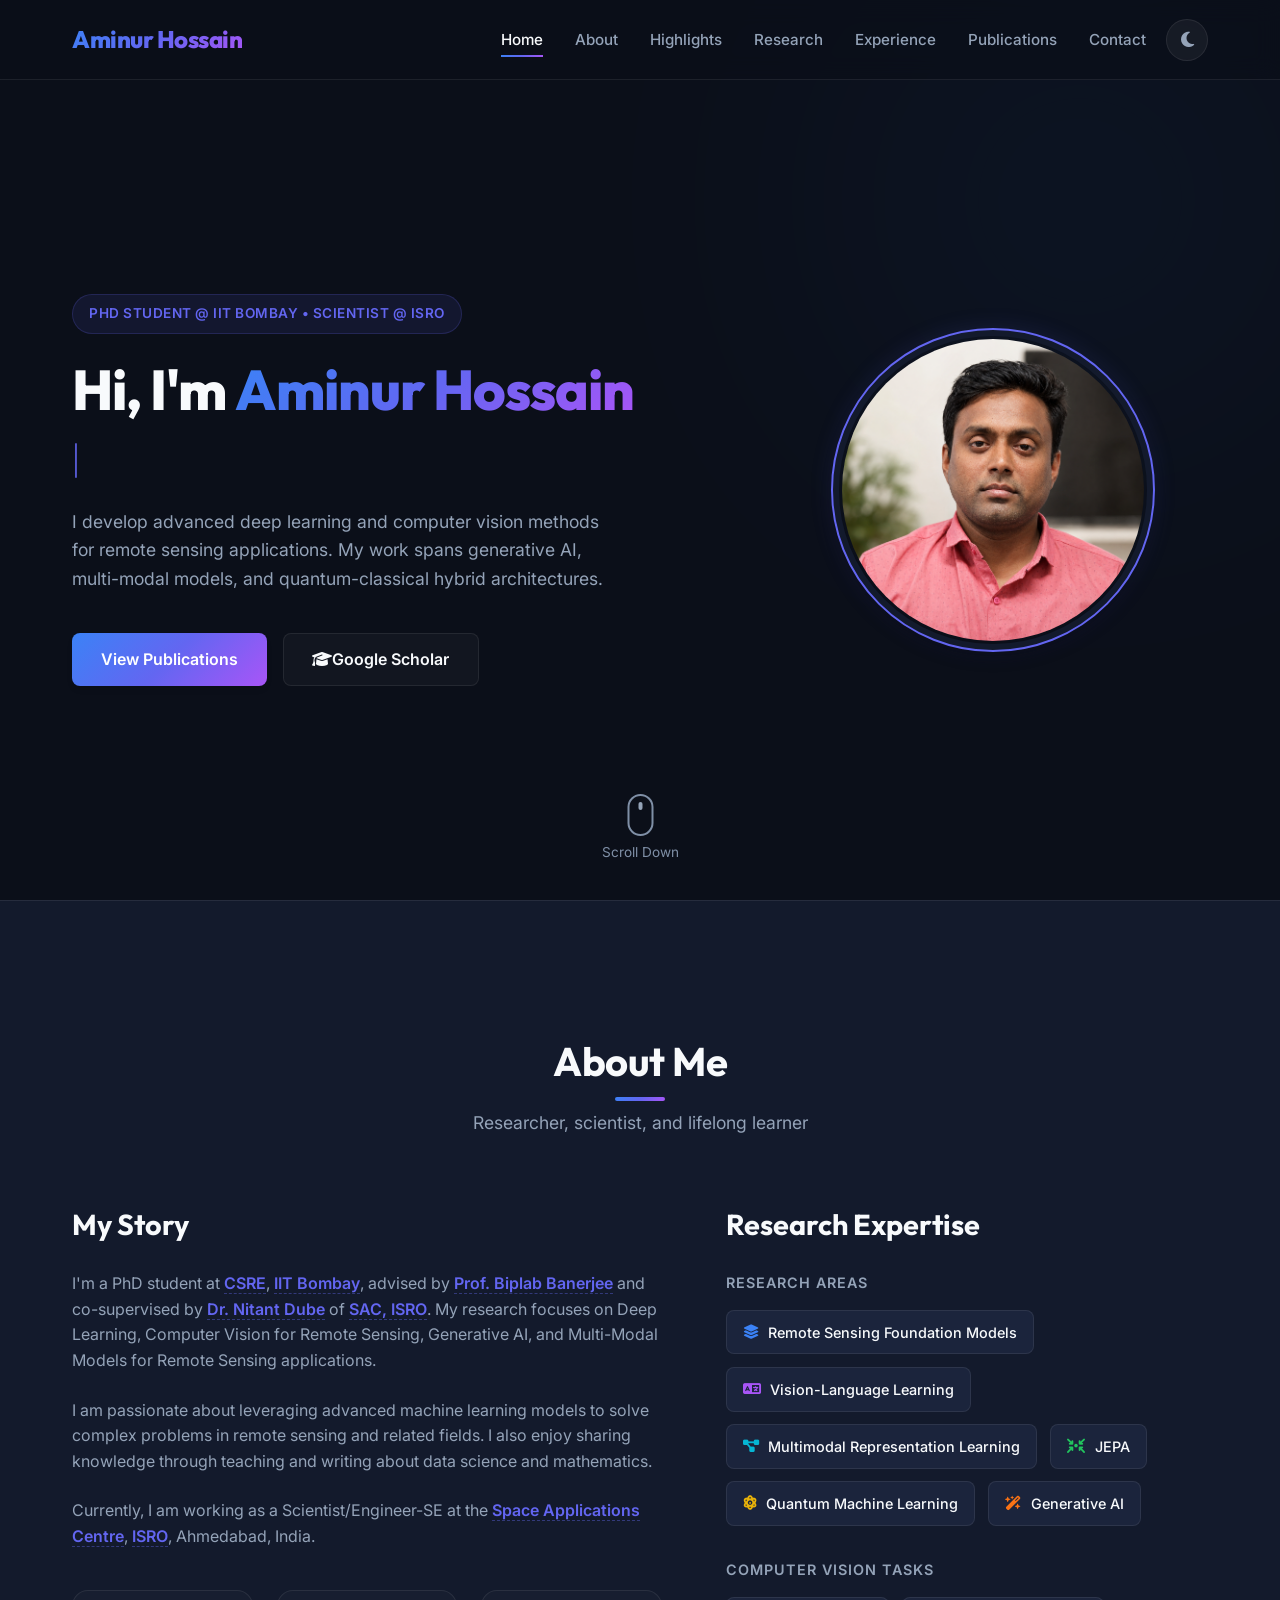
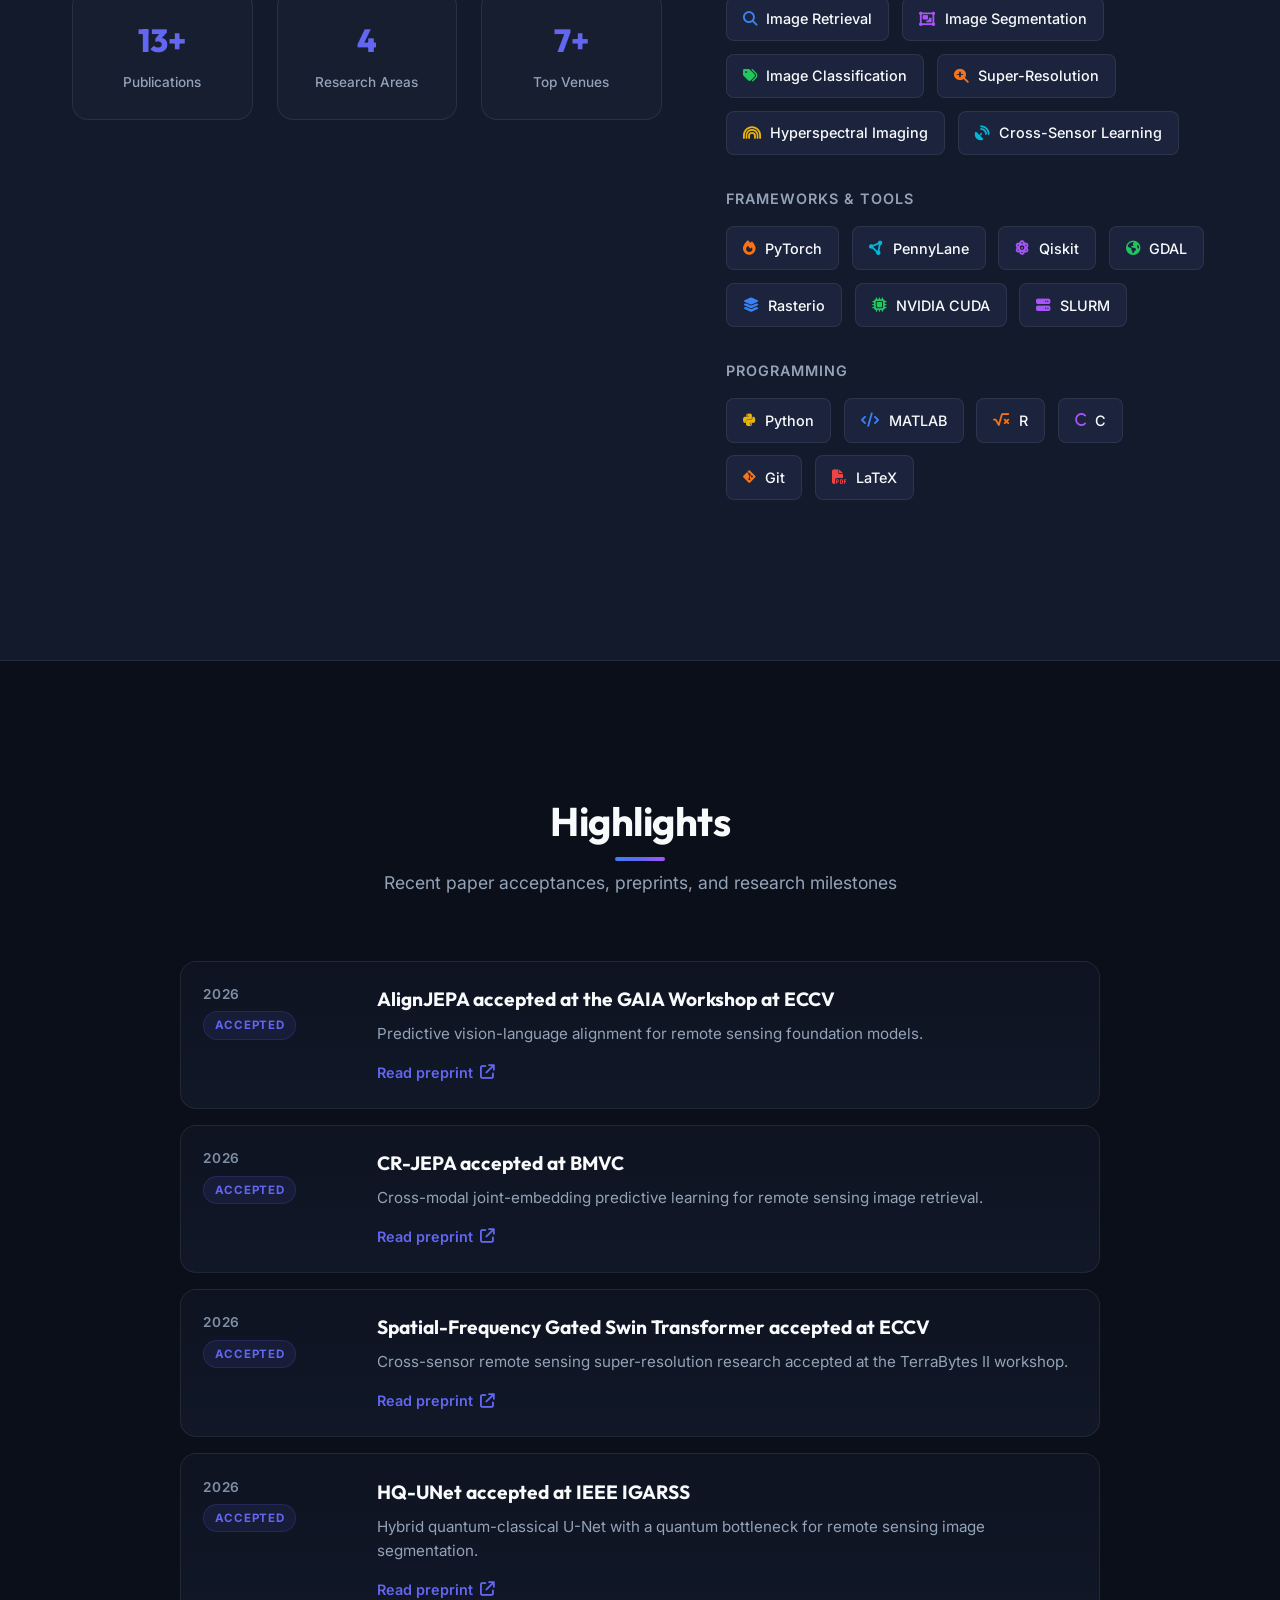
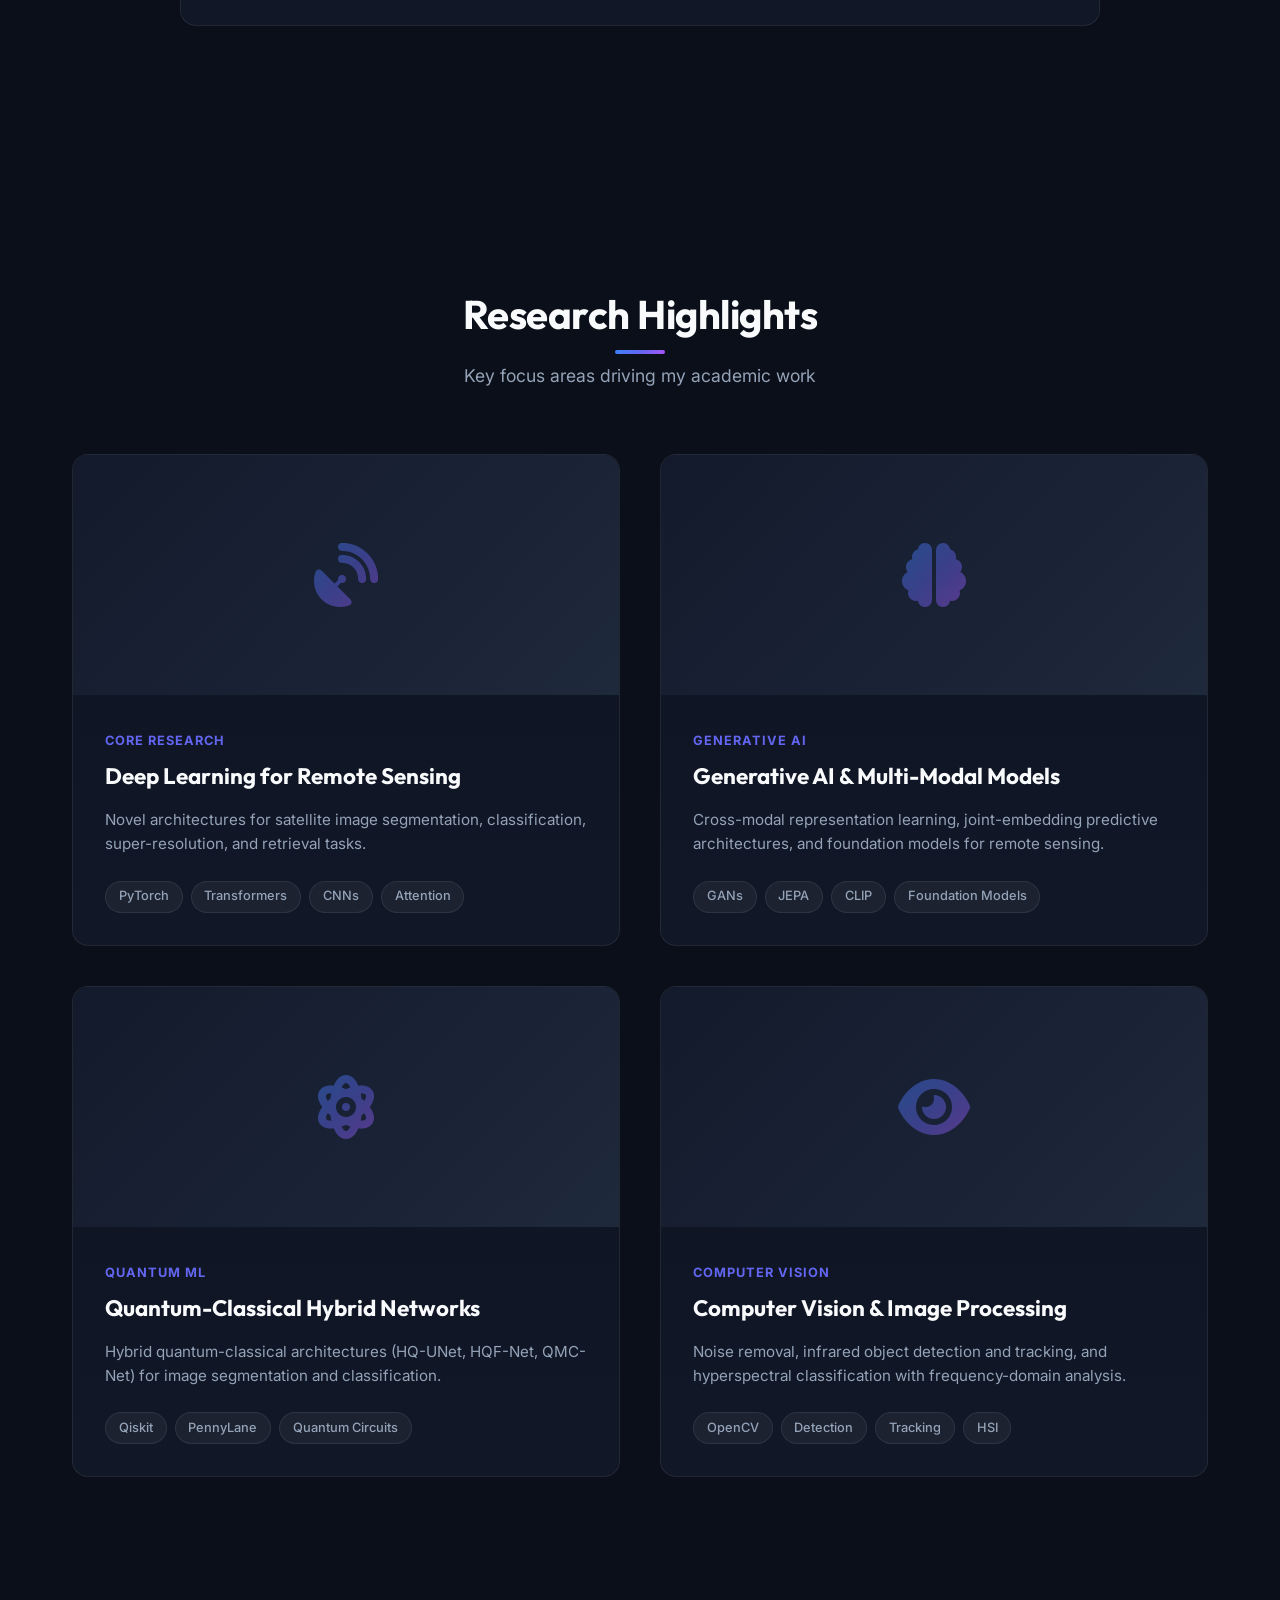
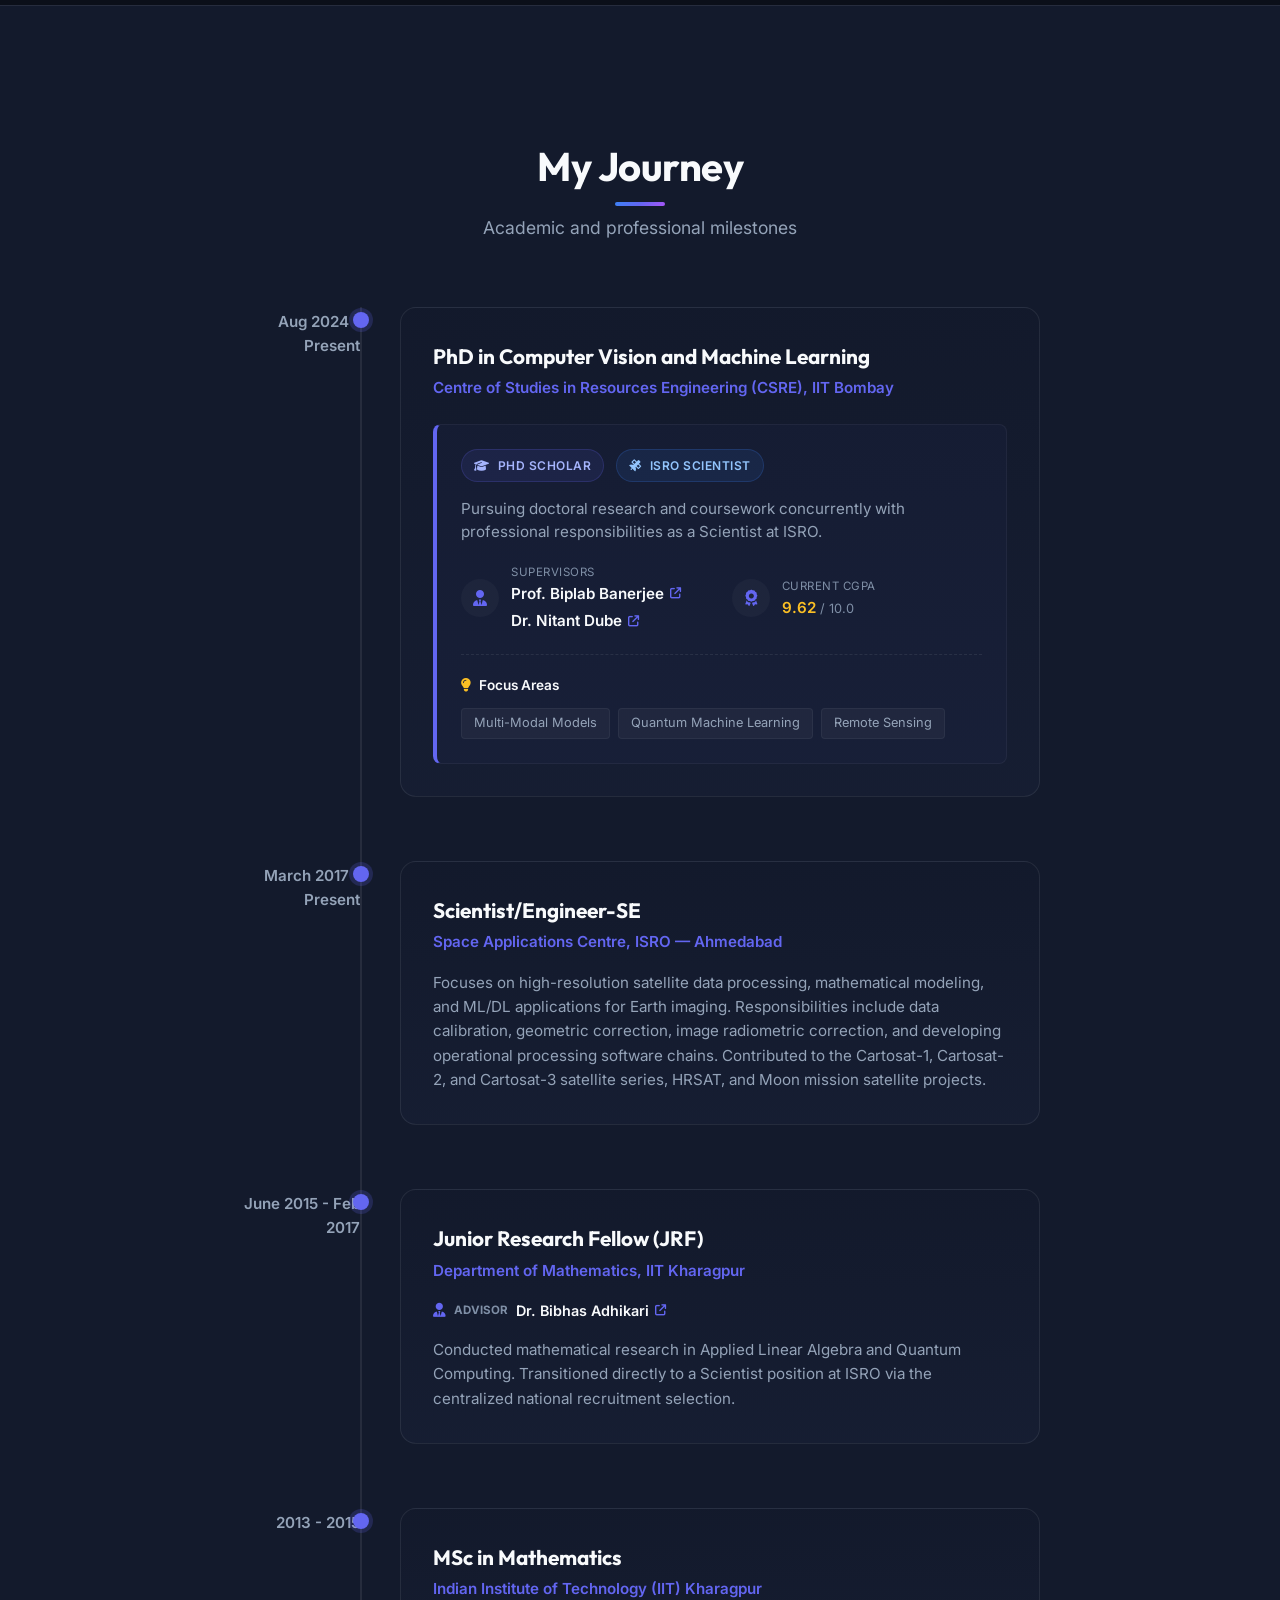
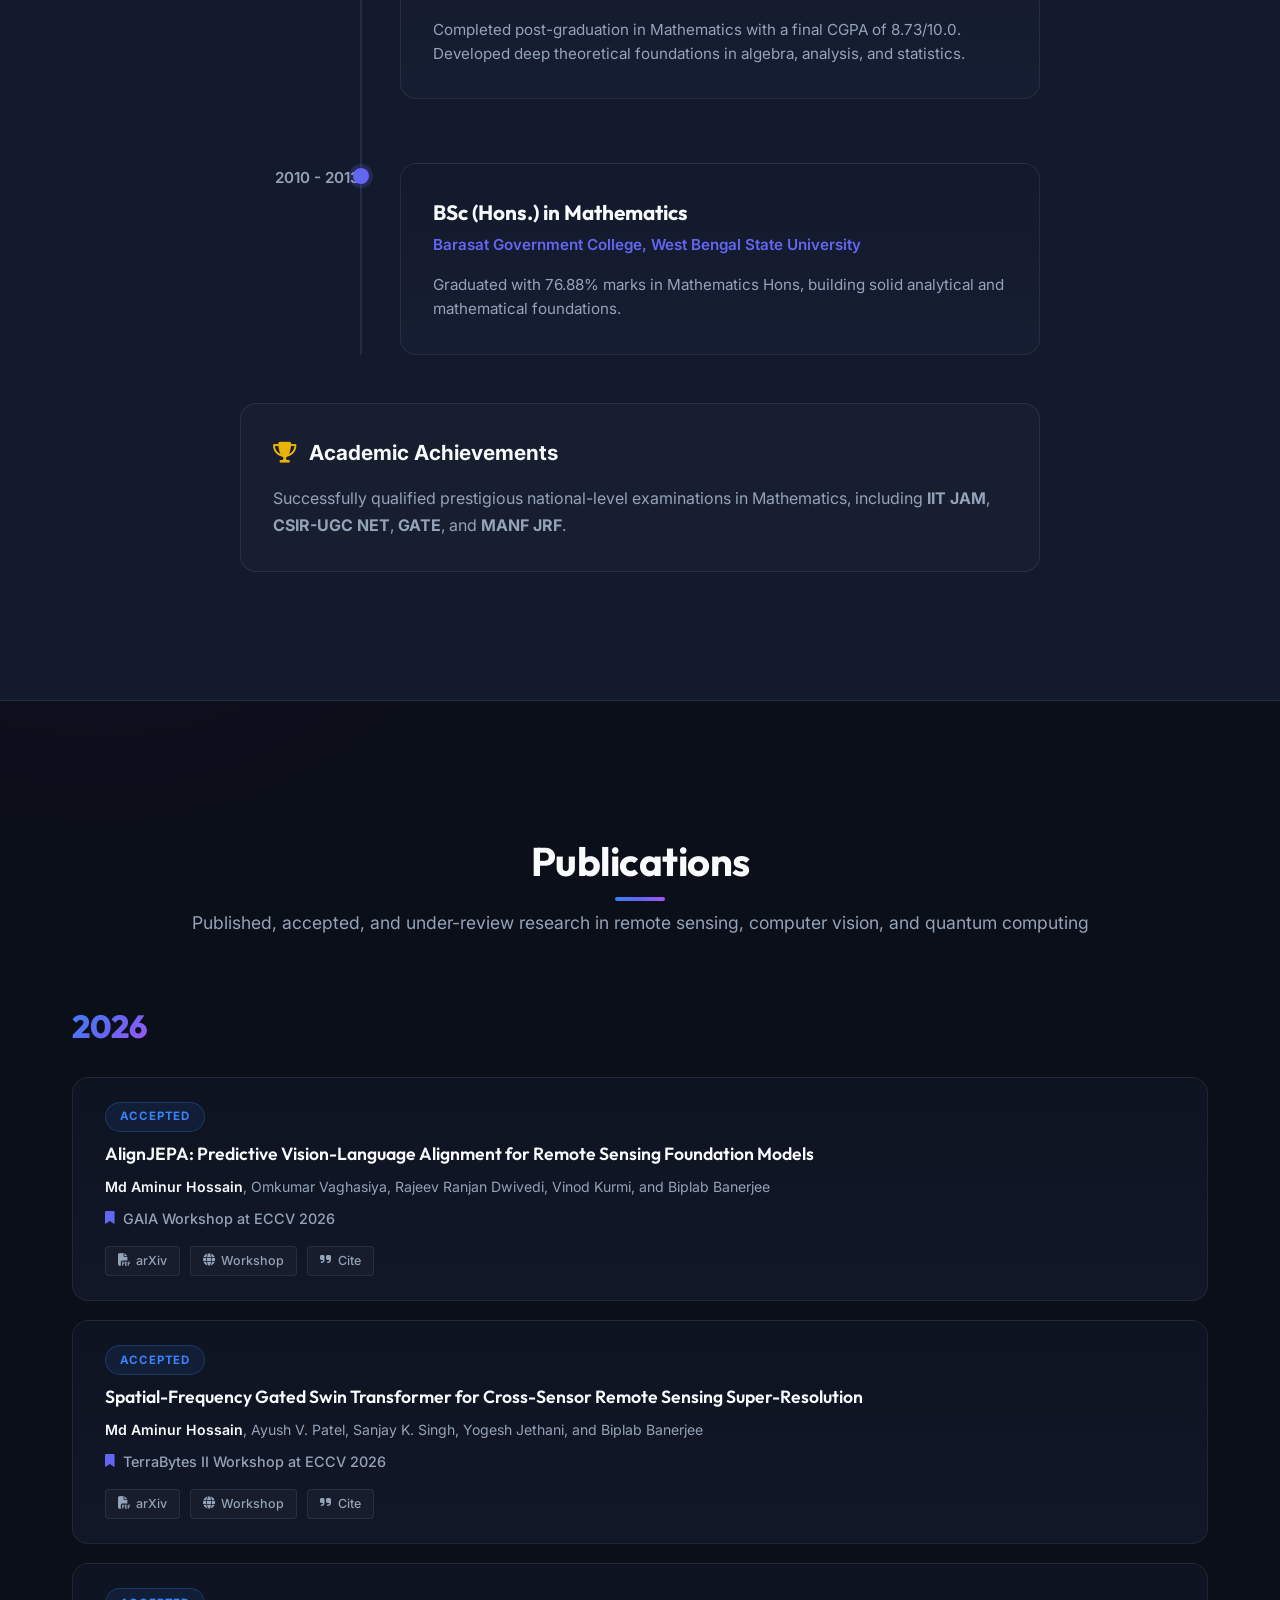
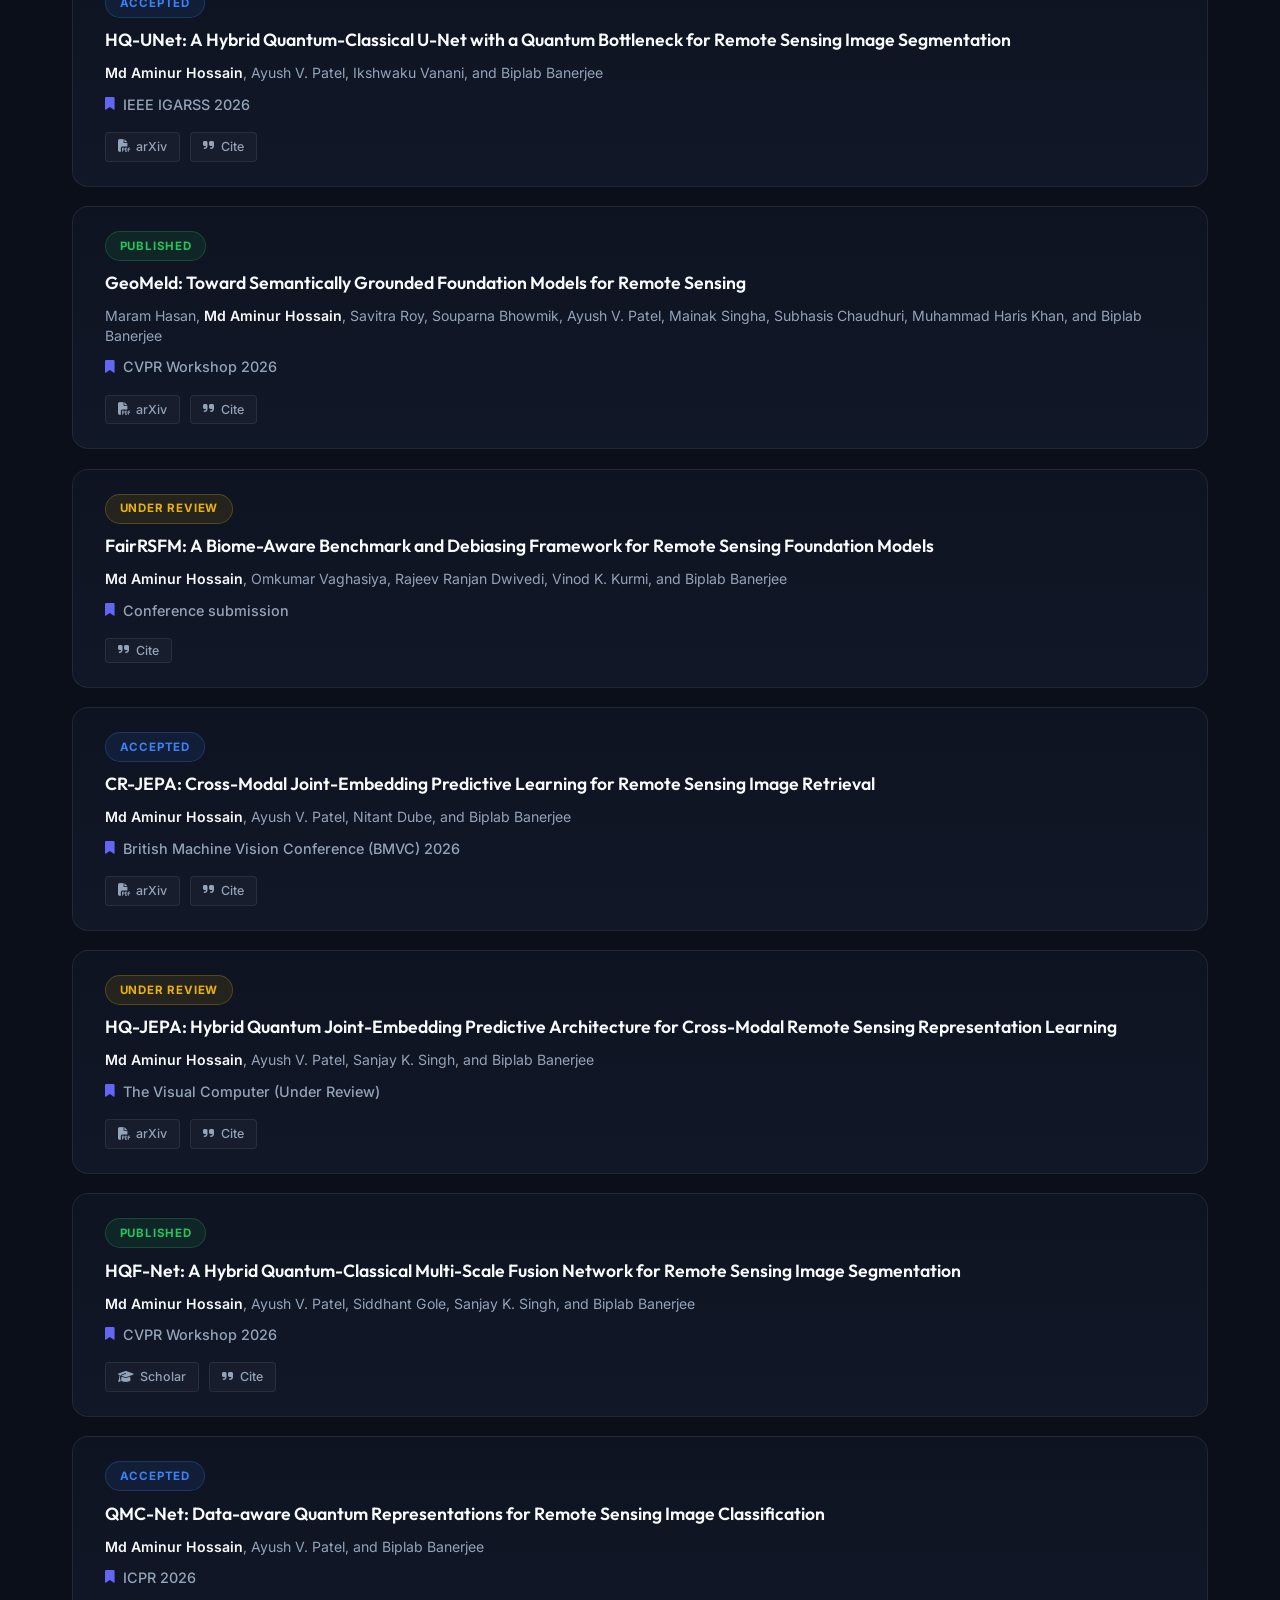
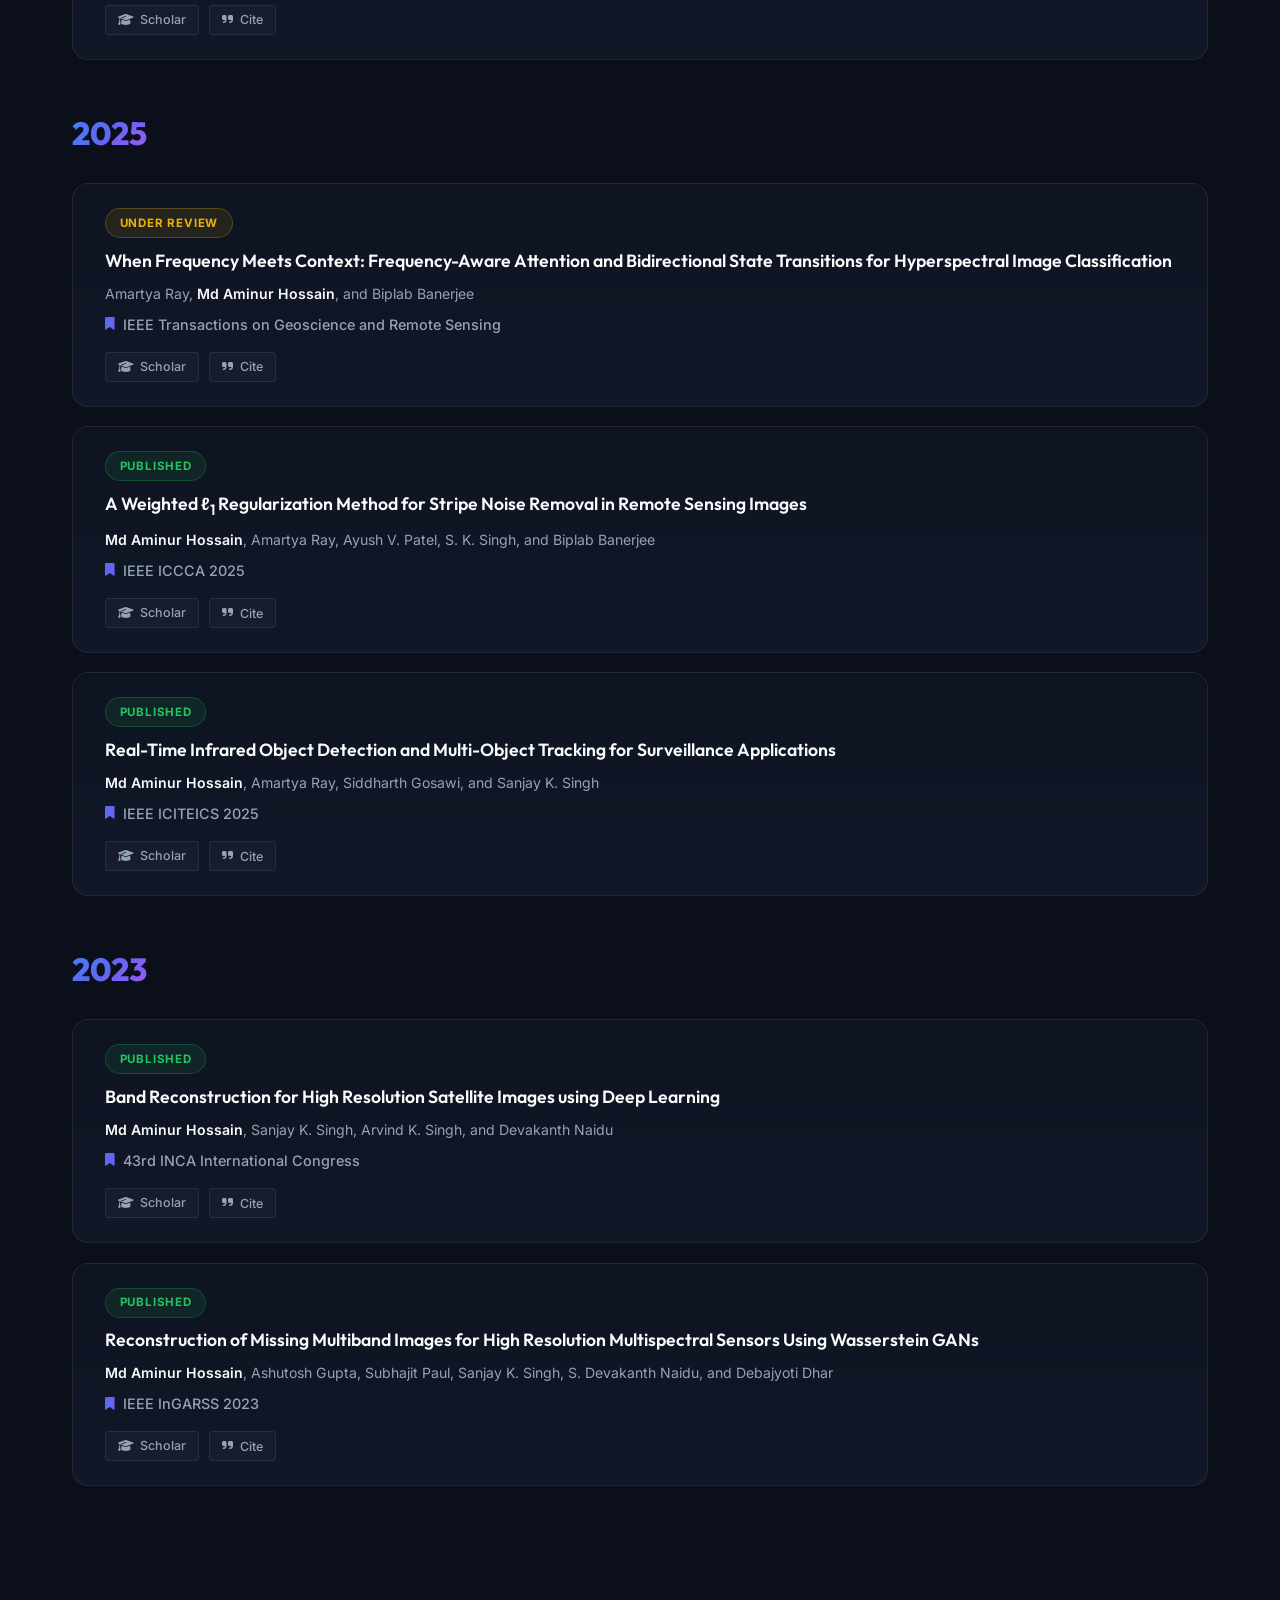
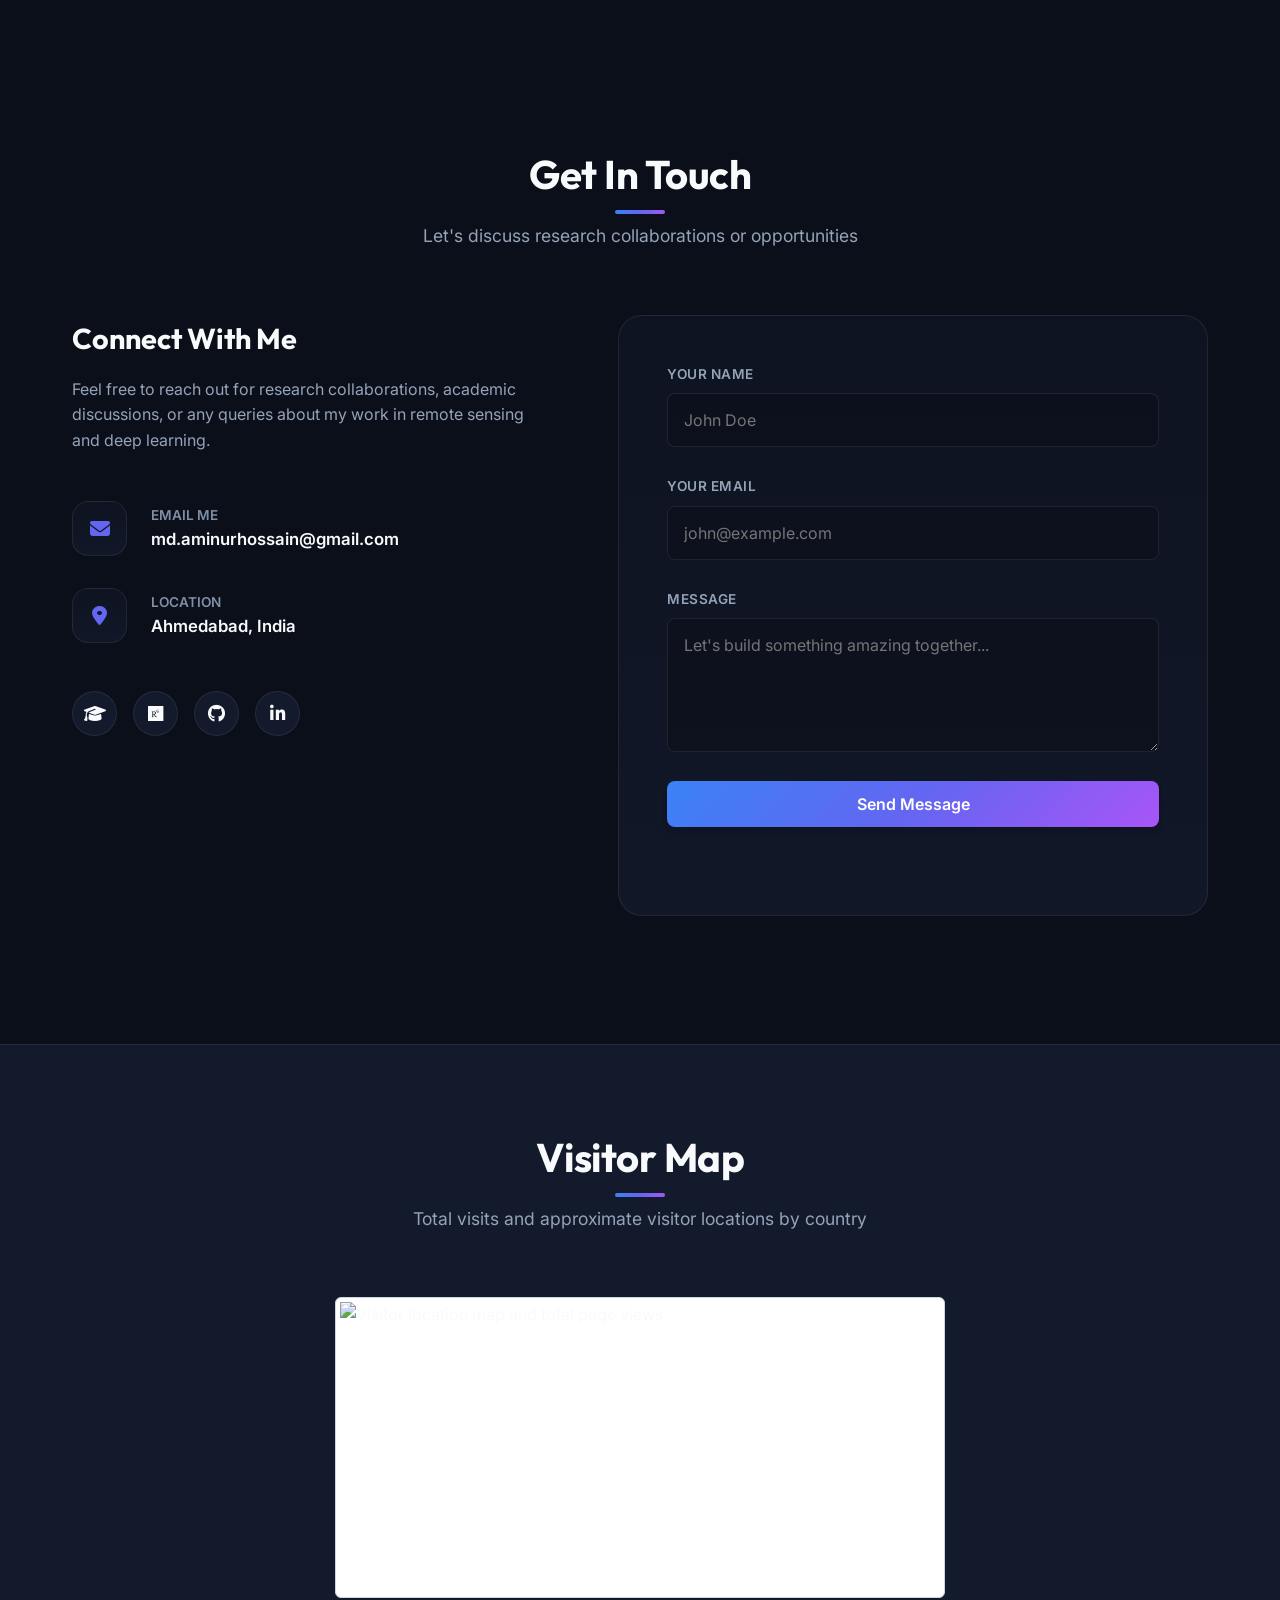
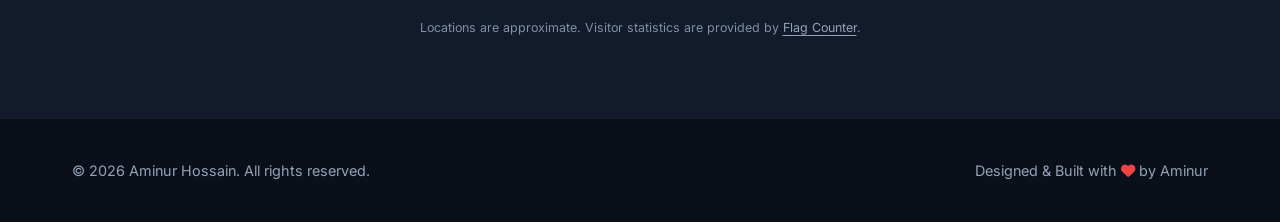
==== commit c8f43990: "Refine visitor map frame" ====
--- a/index.html
+++ b/index.html
@@ -84,7 +84,7 @@
     <!-- FontAwesome Icons -->
     <link rel="stylesheet" href="https://cdnjs.cloudflare.com/ajax/libs/font-awesome/6.4.0/css/all.min.css">
     <!-- Main Stylesheet -->
-    <link rel="stylesheet" href="styles.css">
+    <link rel="stylesheet" href="styles.css?v=20260825-map-frame">
 </head>
 <body>
 
--- a/styles.css
+++ b/styles.css
@@ -1651,14 +1651,13 @@
 }
 
 .visitor-map-widget {
-    width: min(100%, 632px);
-    min-height: 291px;
+    width: min(100%, 610px);
     margin: 0 auto;
-    padding: 1rem;
+    padding: 4px;
     overflow: hidden;
-    background: var(--bg-primary);
-    border: 1px solid var(--border-color);
-    border-radius: var(--border-radius-md);
+    background: #ffffff;
+    border: 1px solid #cbd5e1;
+    border-radius: 6px;
 }
 
 .visitor-map-link {
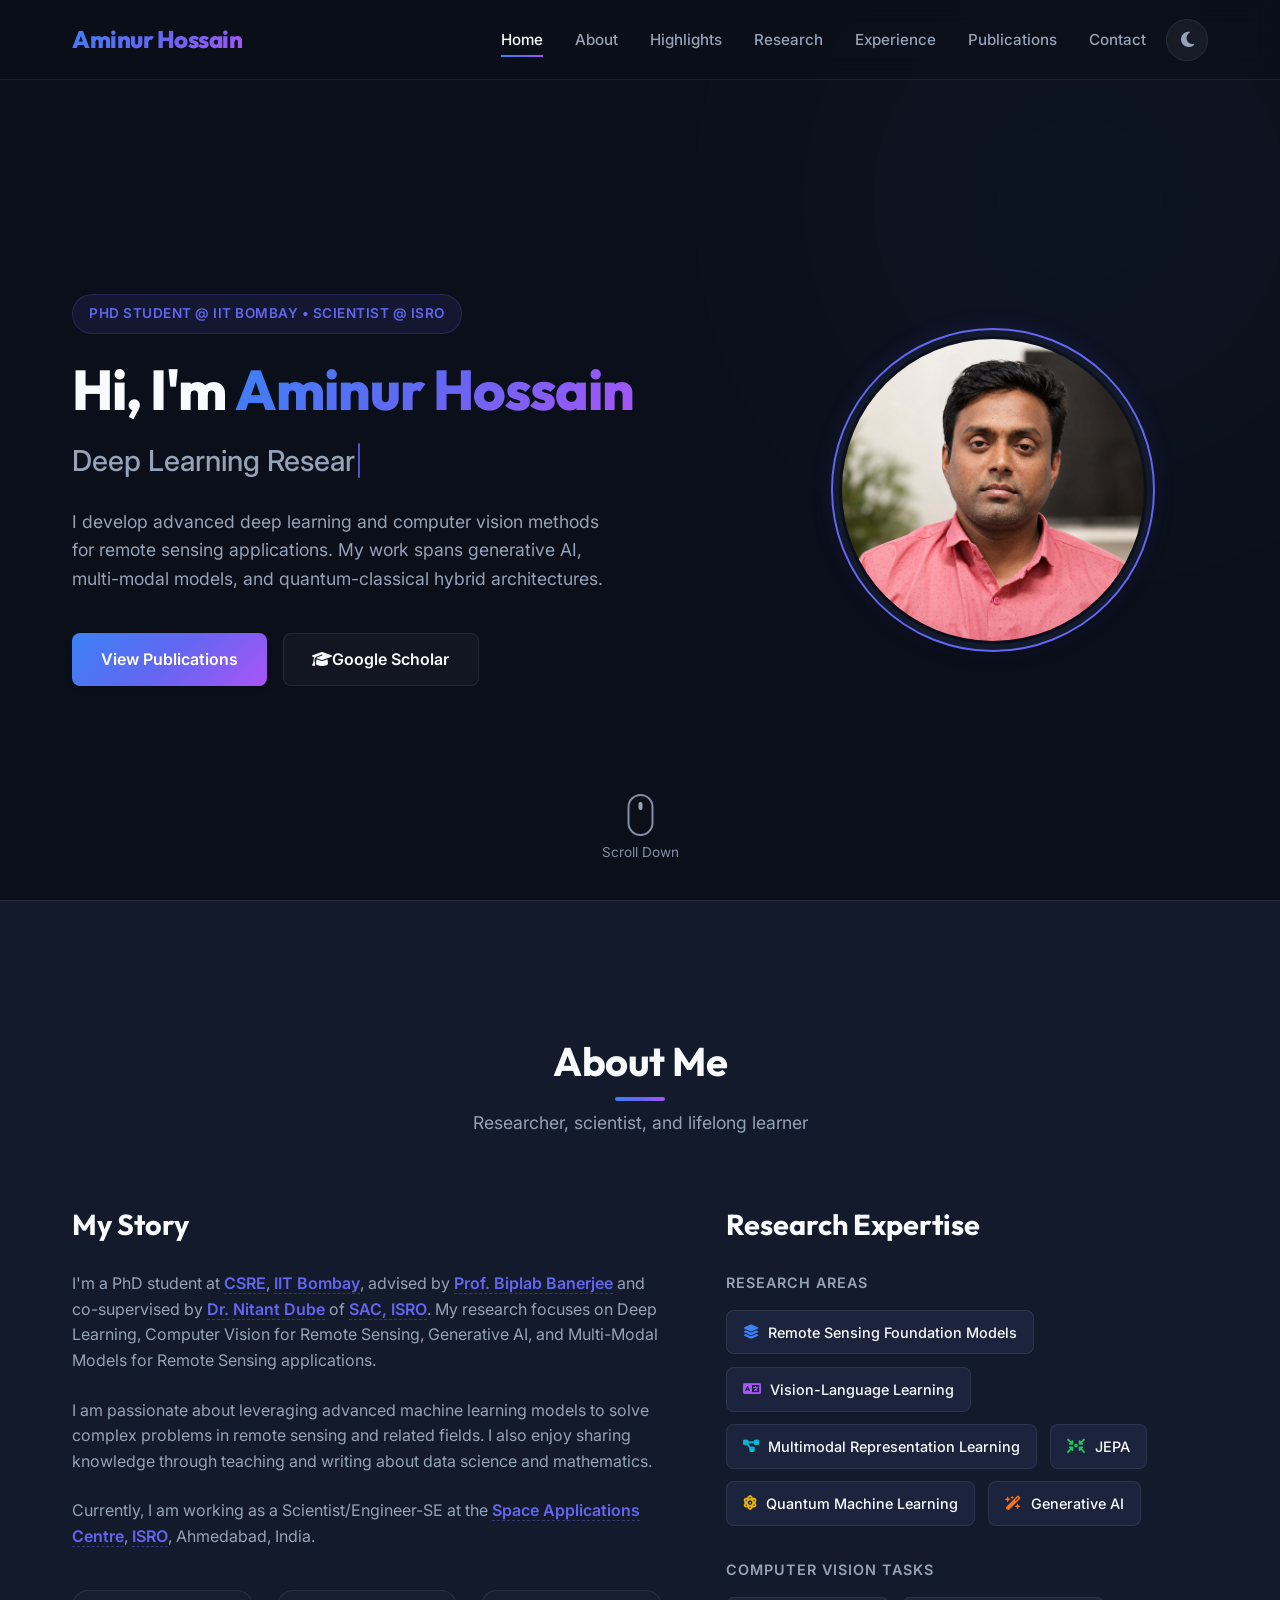
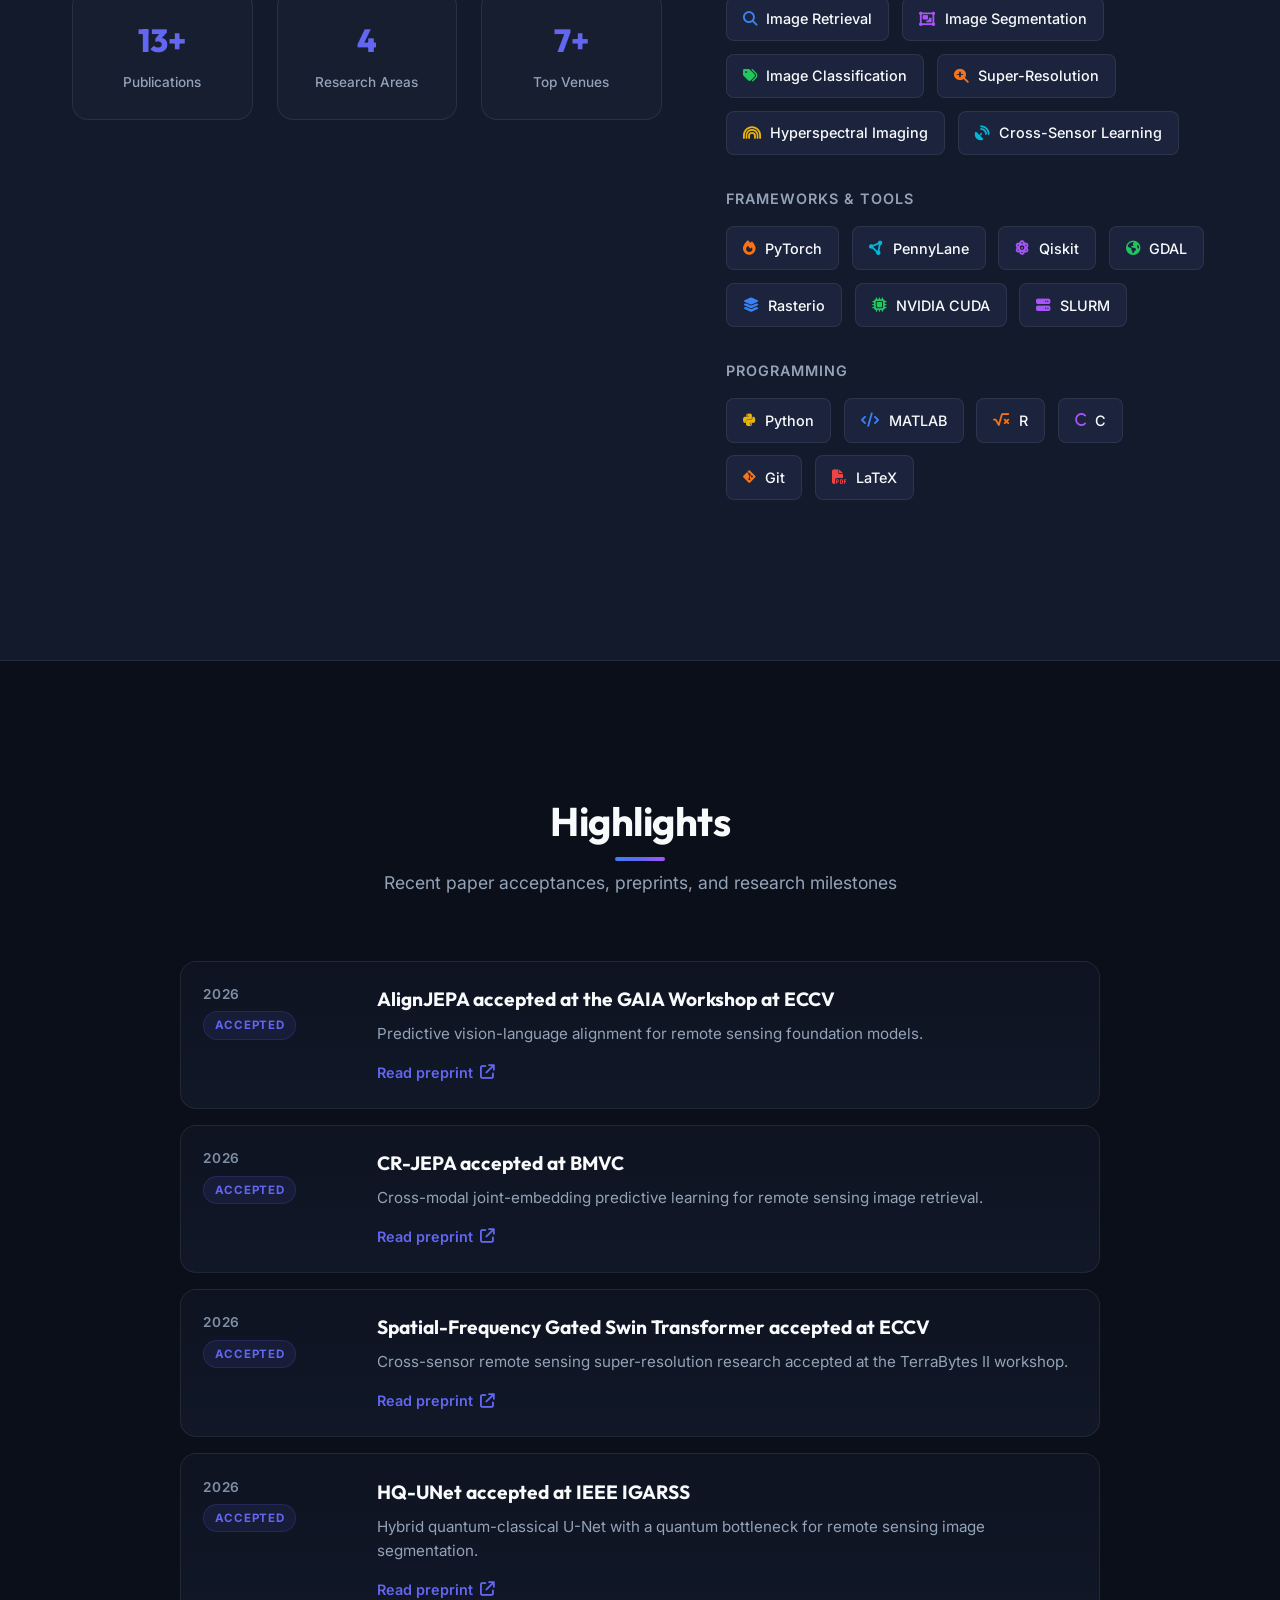
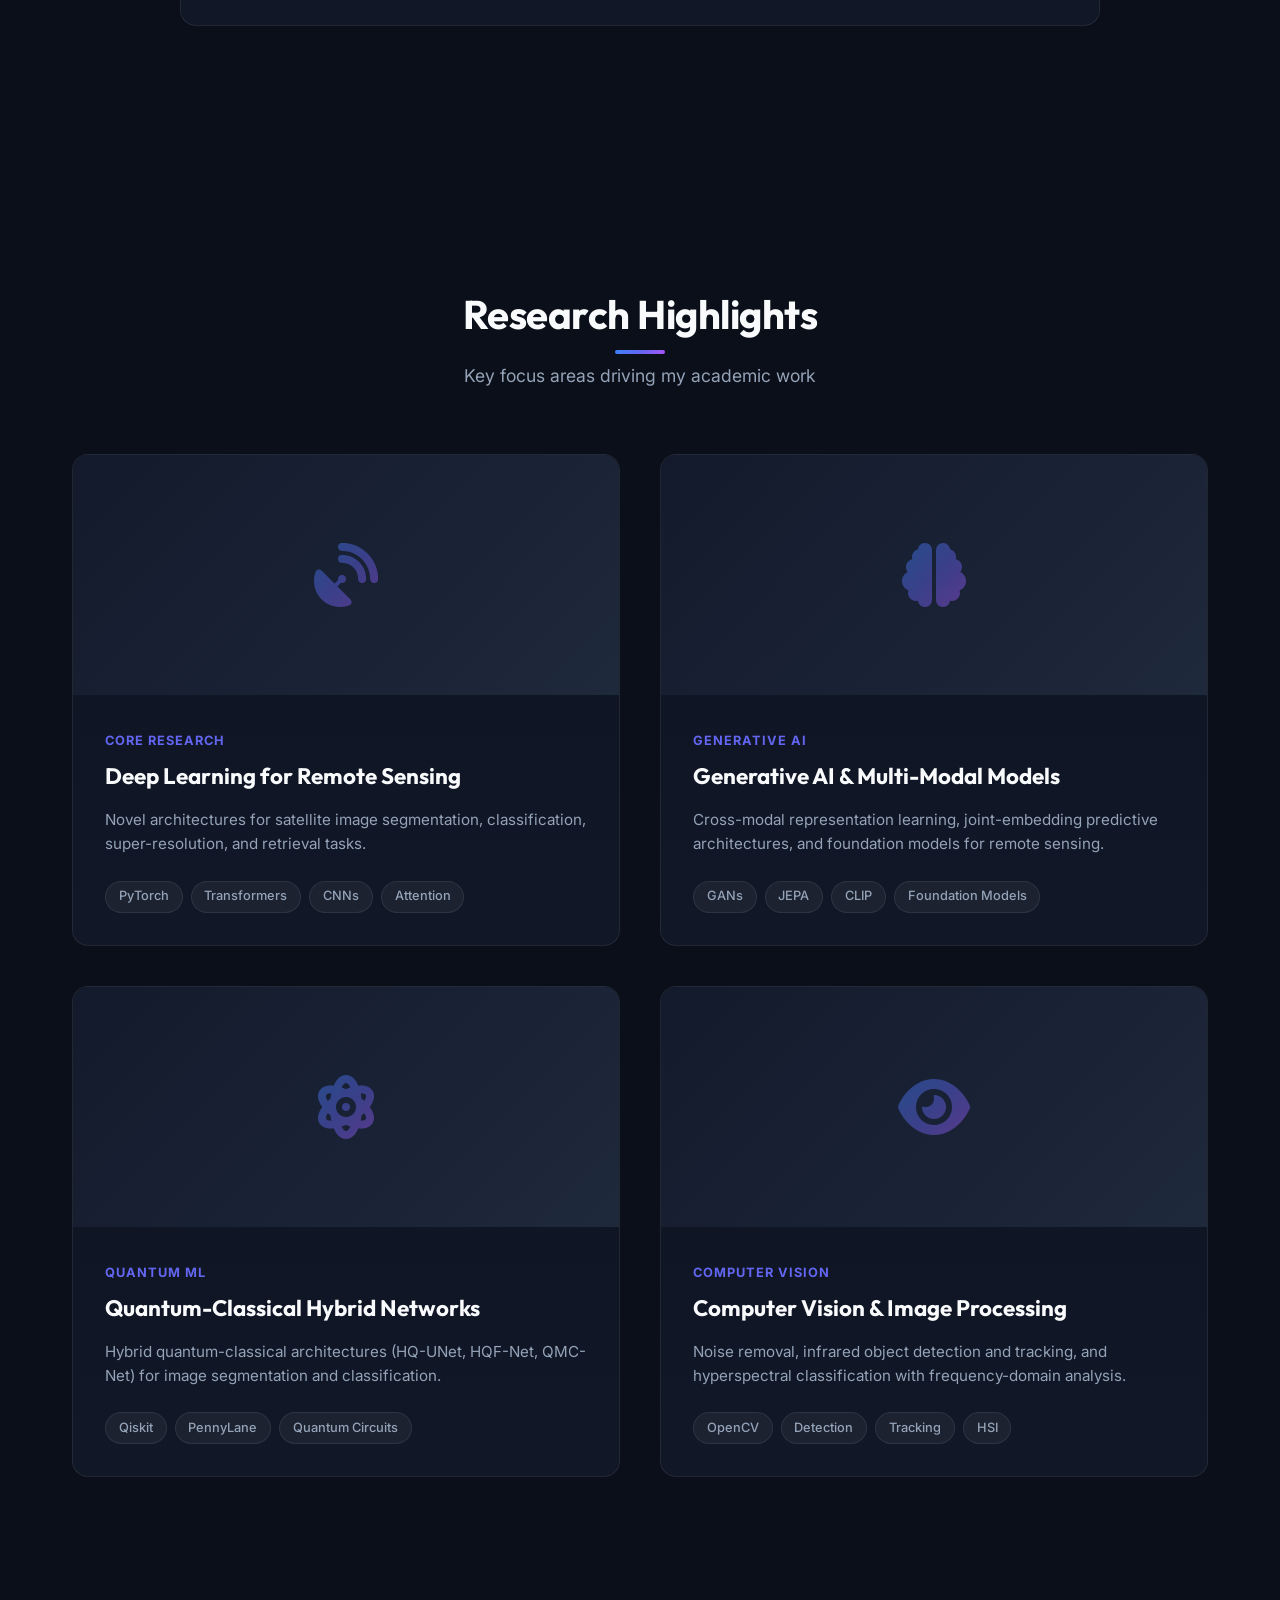
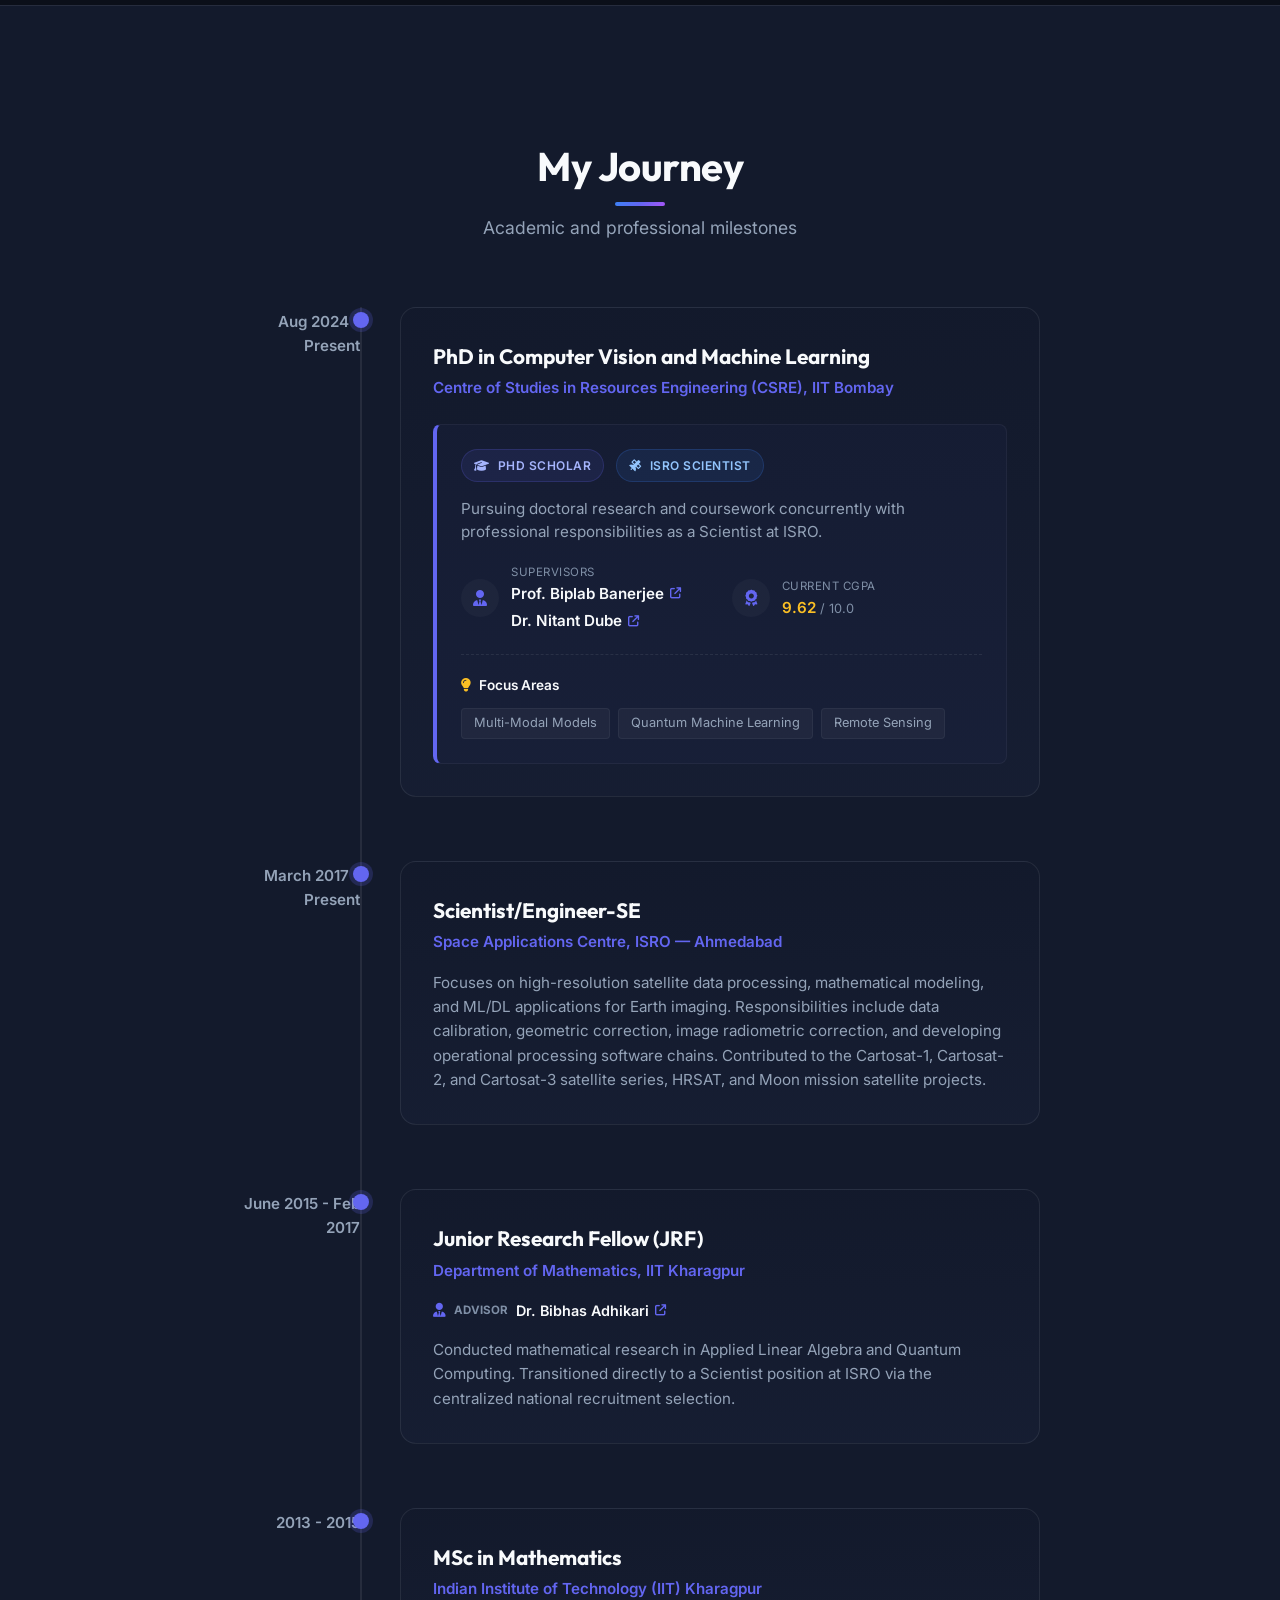
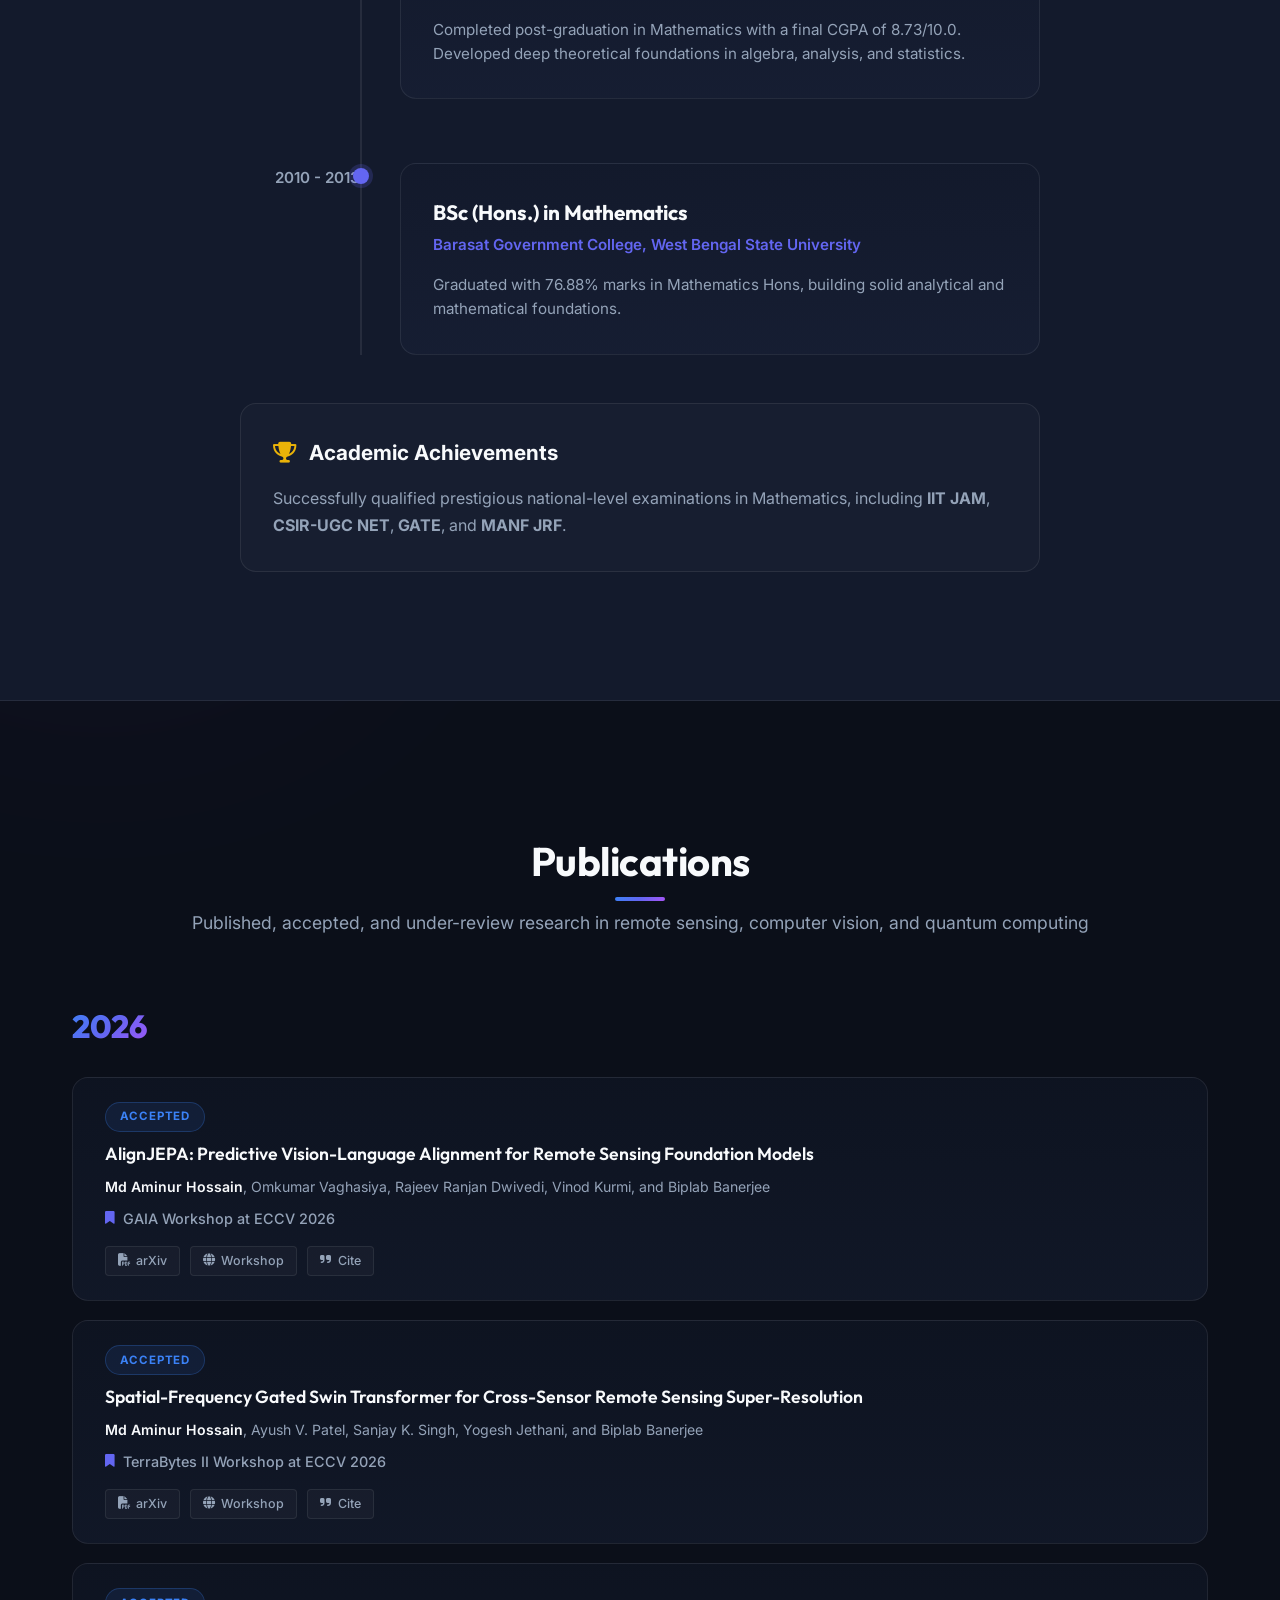
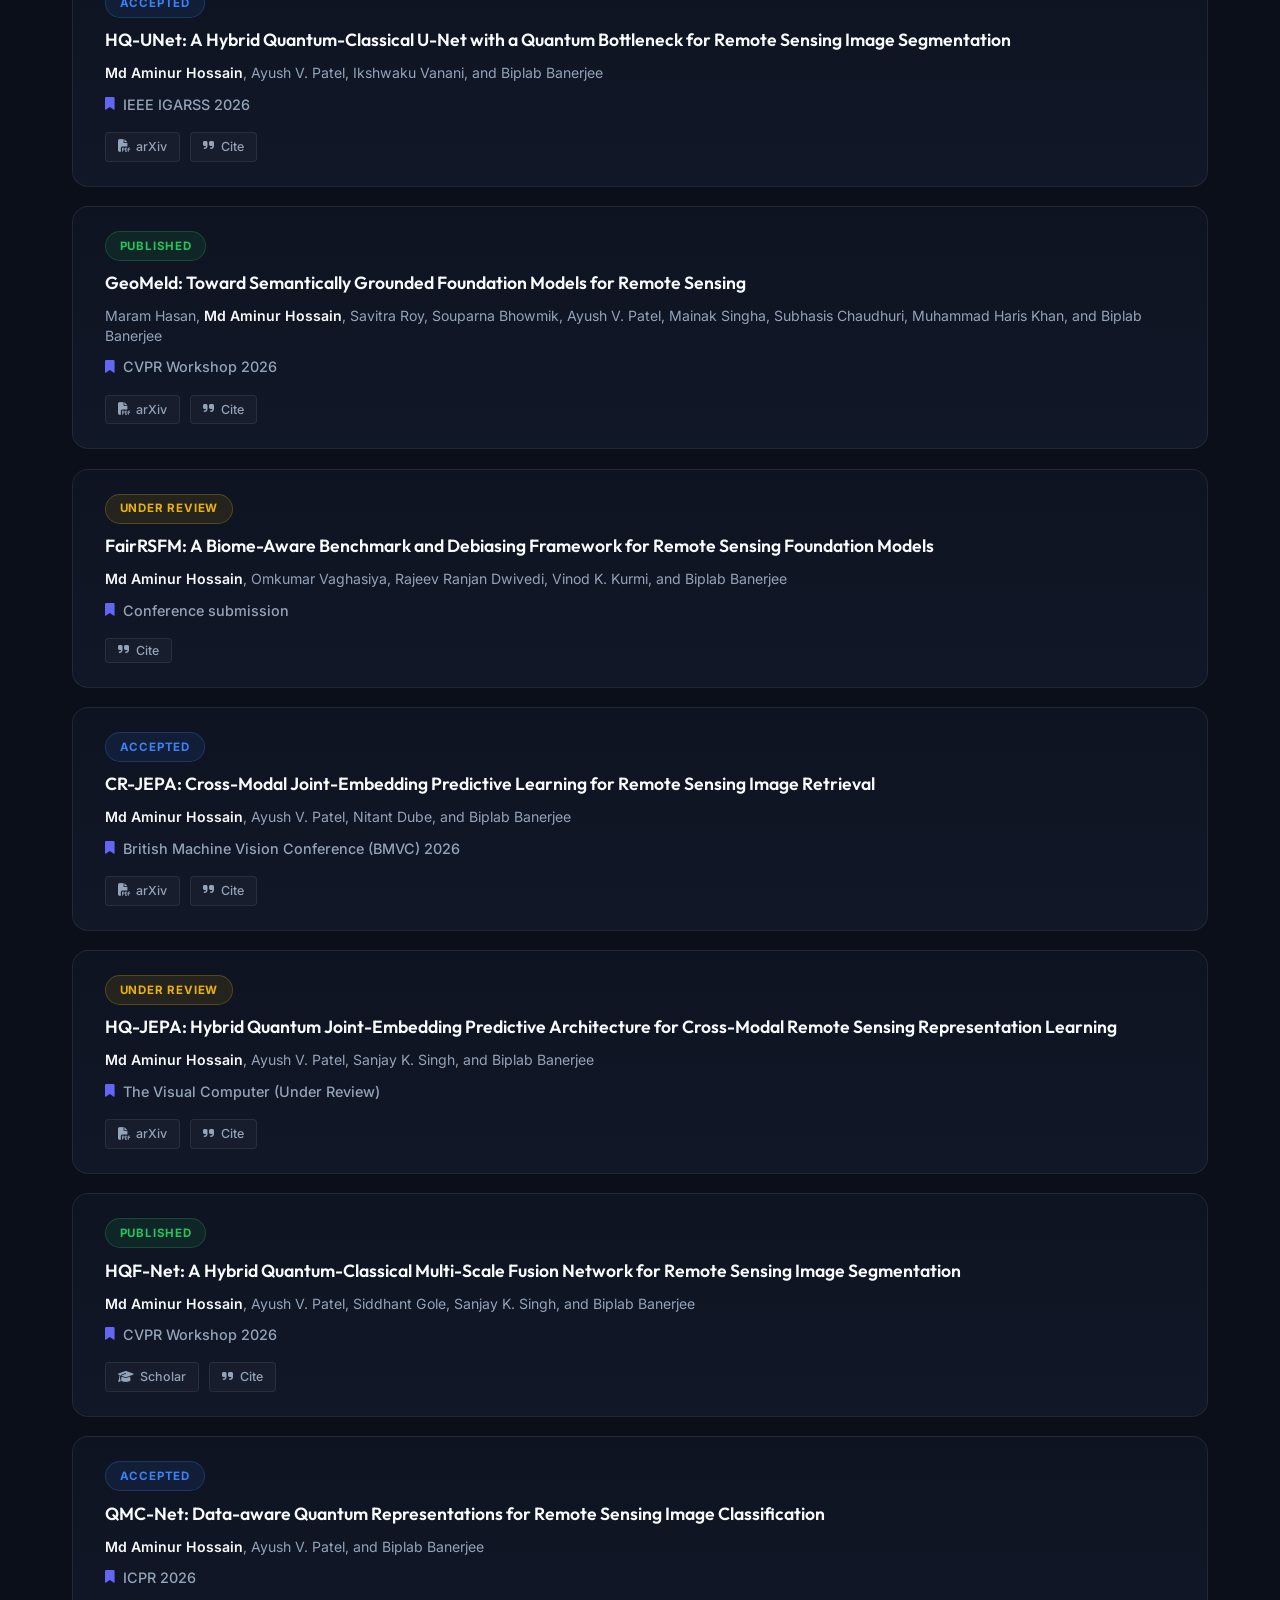
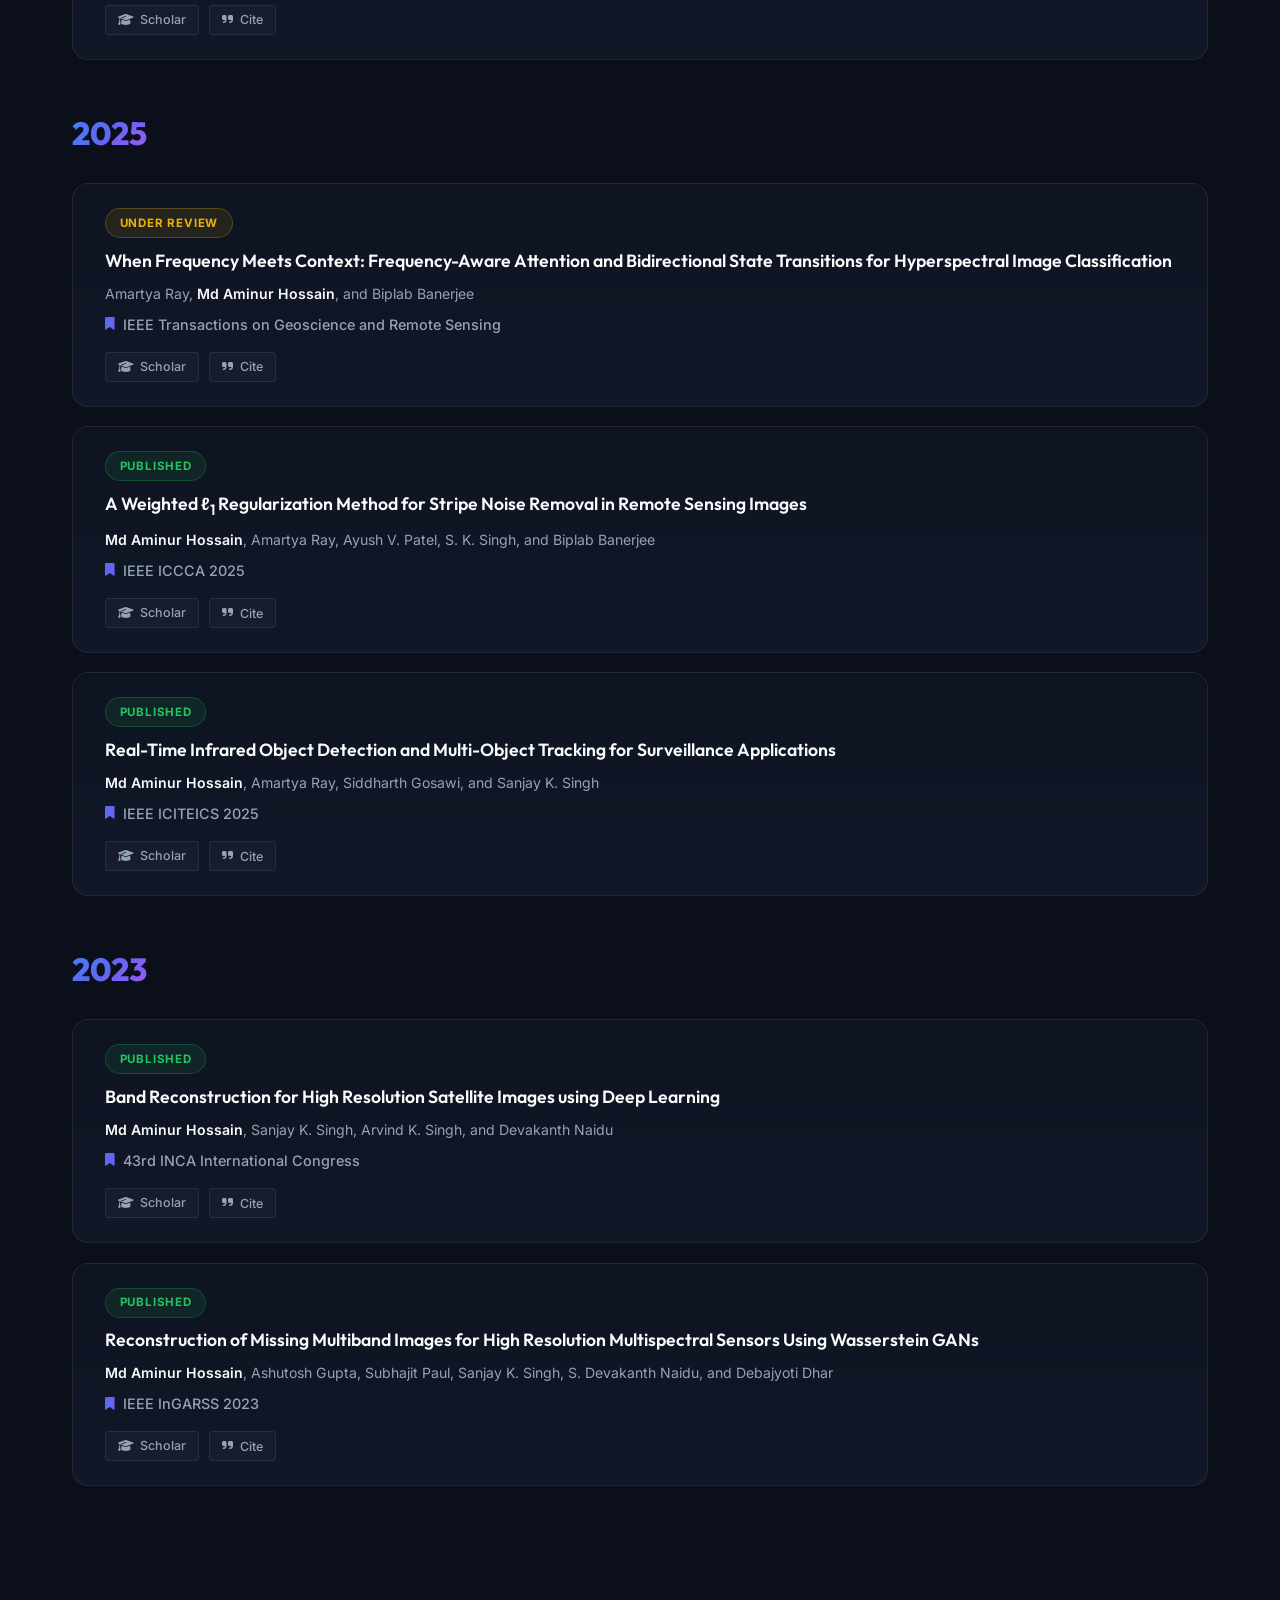
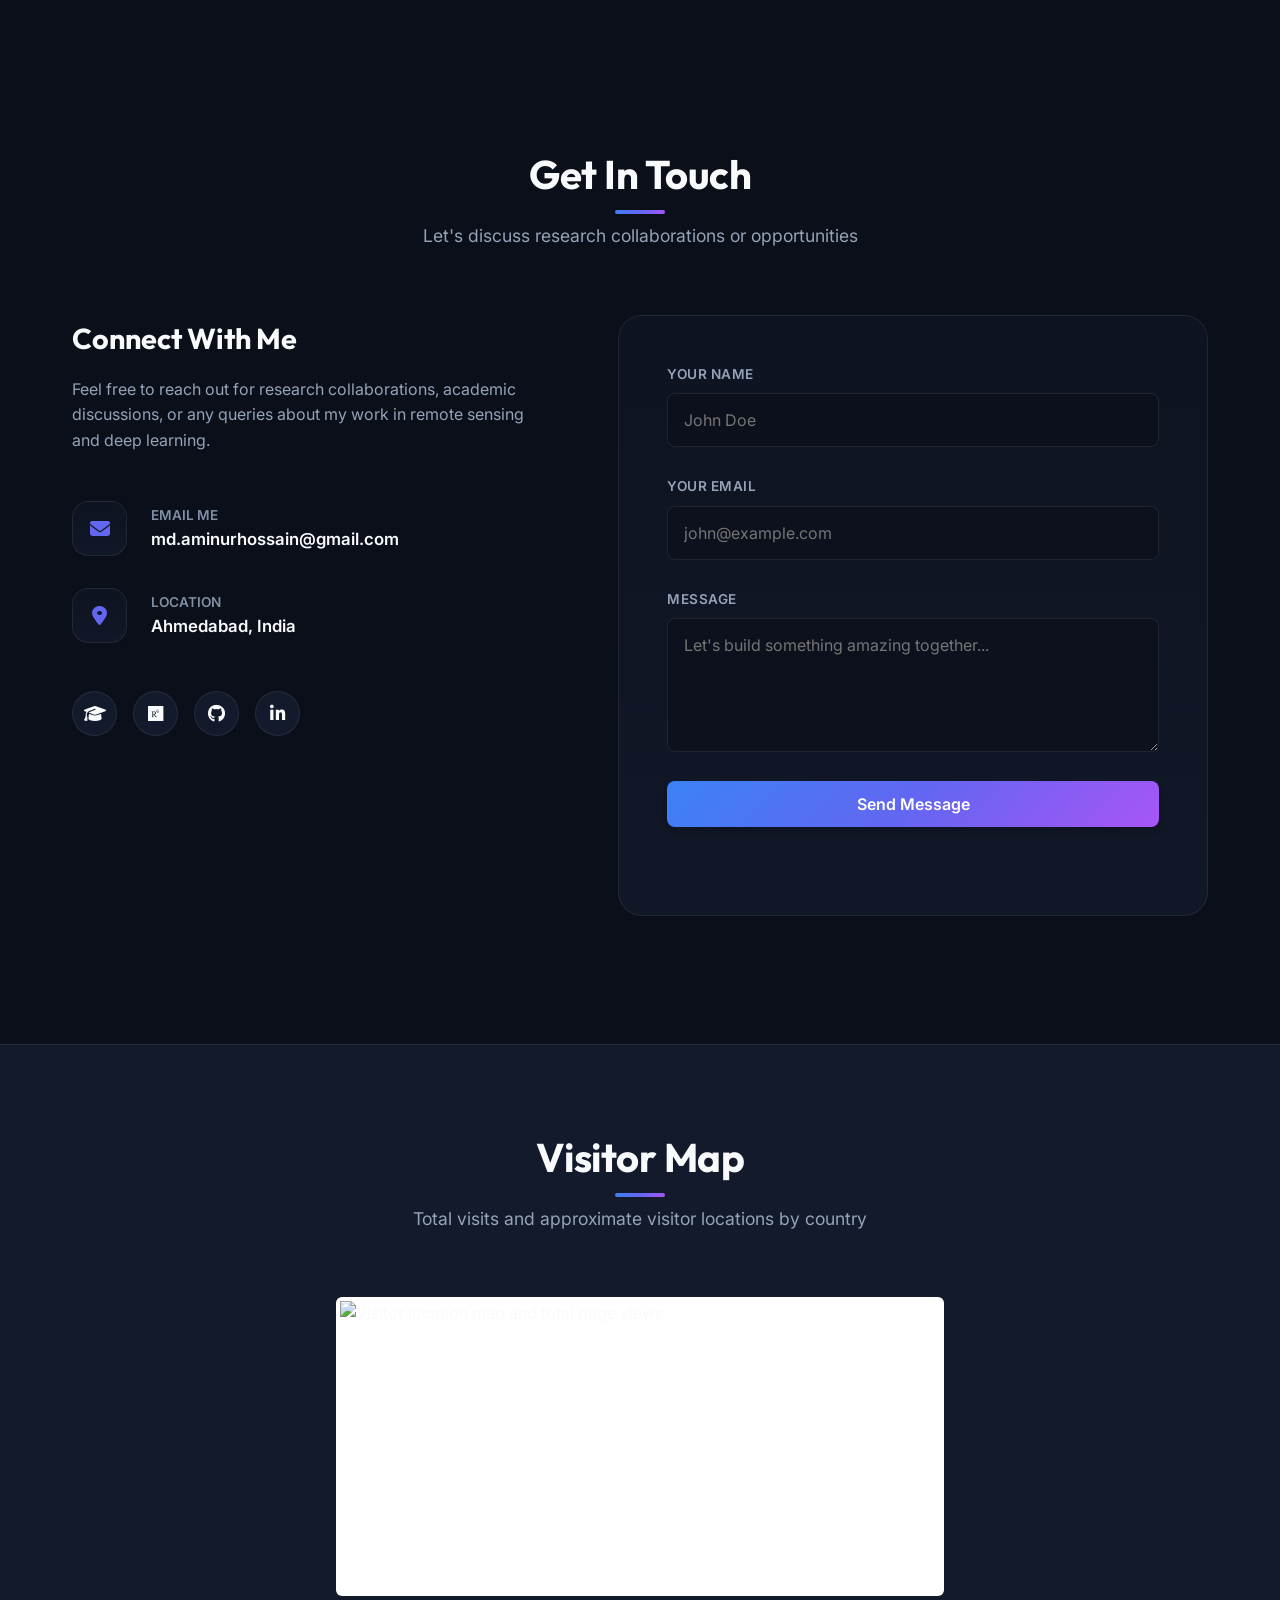
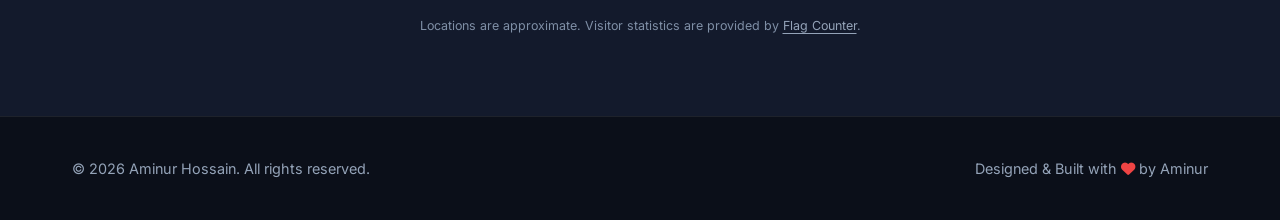
==== commit a622d092: "Remove visitor map border" ====
--- a/index.html
+++ b/index.html
@@ -84,7 +84,7 @@
     <!-- FontAwesome Icons -->
     <link rel="stylesheet" href="https://cdnjs.cloudflare.com/ajax/libs/font-awesome/6.4.0/css/all.min.css">
     <!-- Main Stylesheet -->
-    <link rel="stylesheet" href="styles.css?v=20260825-map-frame">
+    <link rel="stylesheet" href="styles.css?v=20260825-map-frame-2">
 </head>
 <body>
 
--- a/styles.css
+++ b/styles.css
@@ -1651,12 +1651,11 @@
 }
 
 .visitor-map-widget {
-    width: min(100%, 610px);
+    width: min(100%, 608px);
     margin: 0 auto;
     padding: 4px;
     overflow: hidden;
     background: #ffffff;
-    border: 1px solid #cbd5e1;
     border-radius: 6px;
 }
 
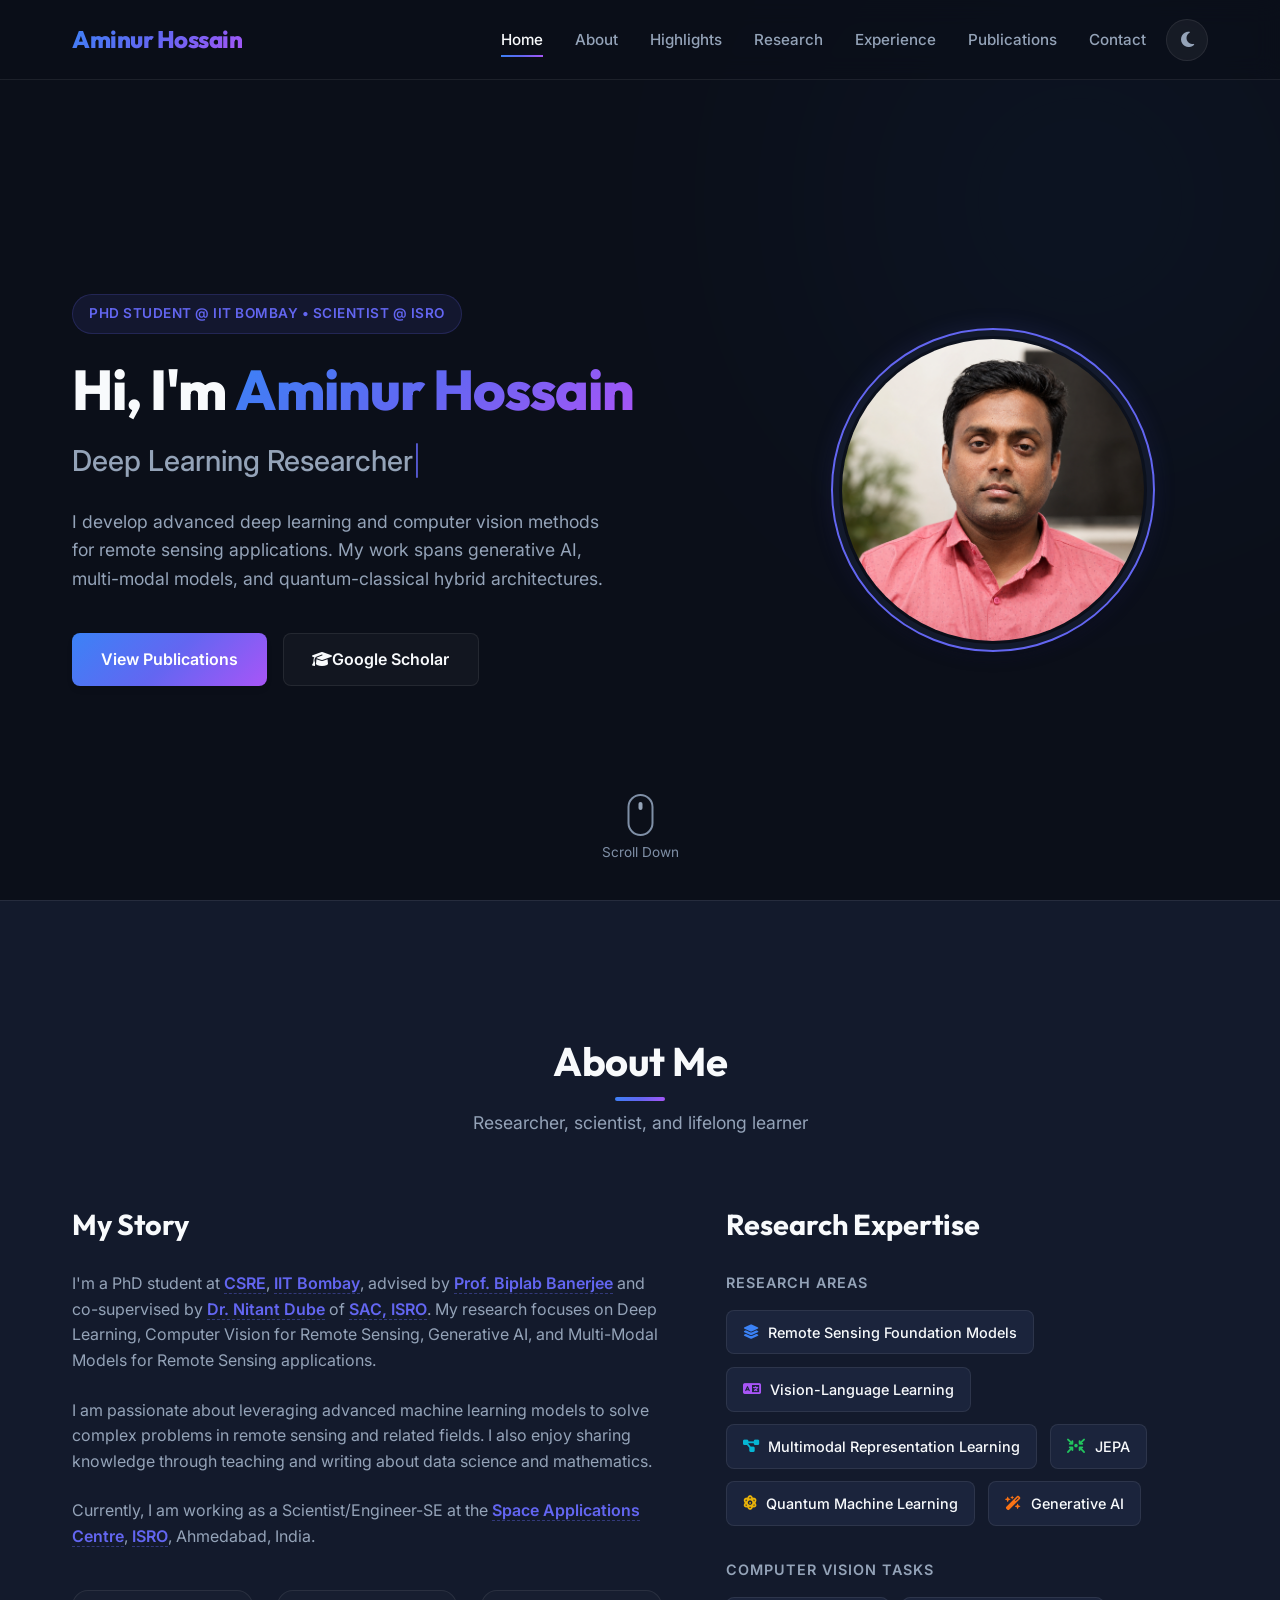
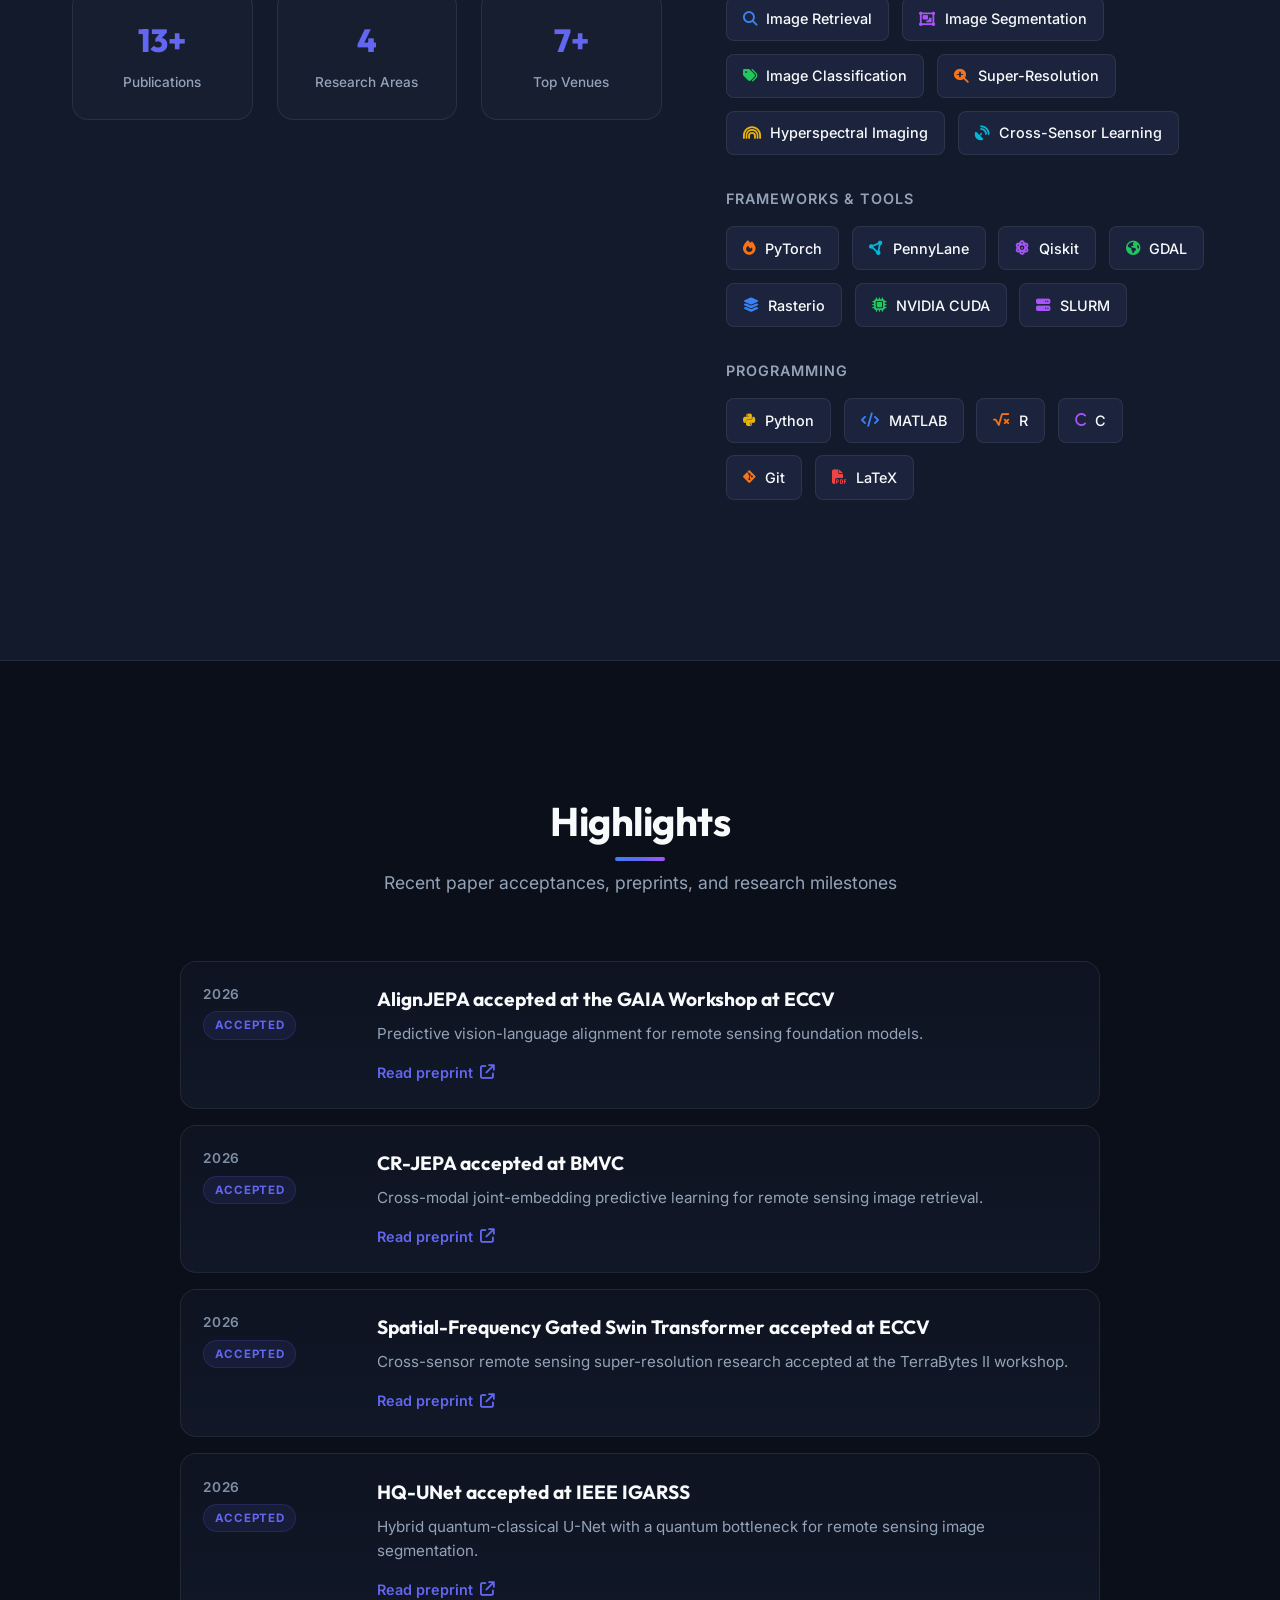
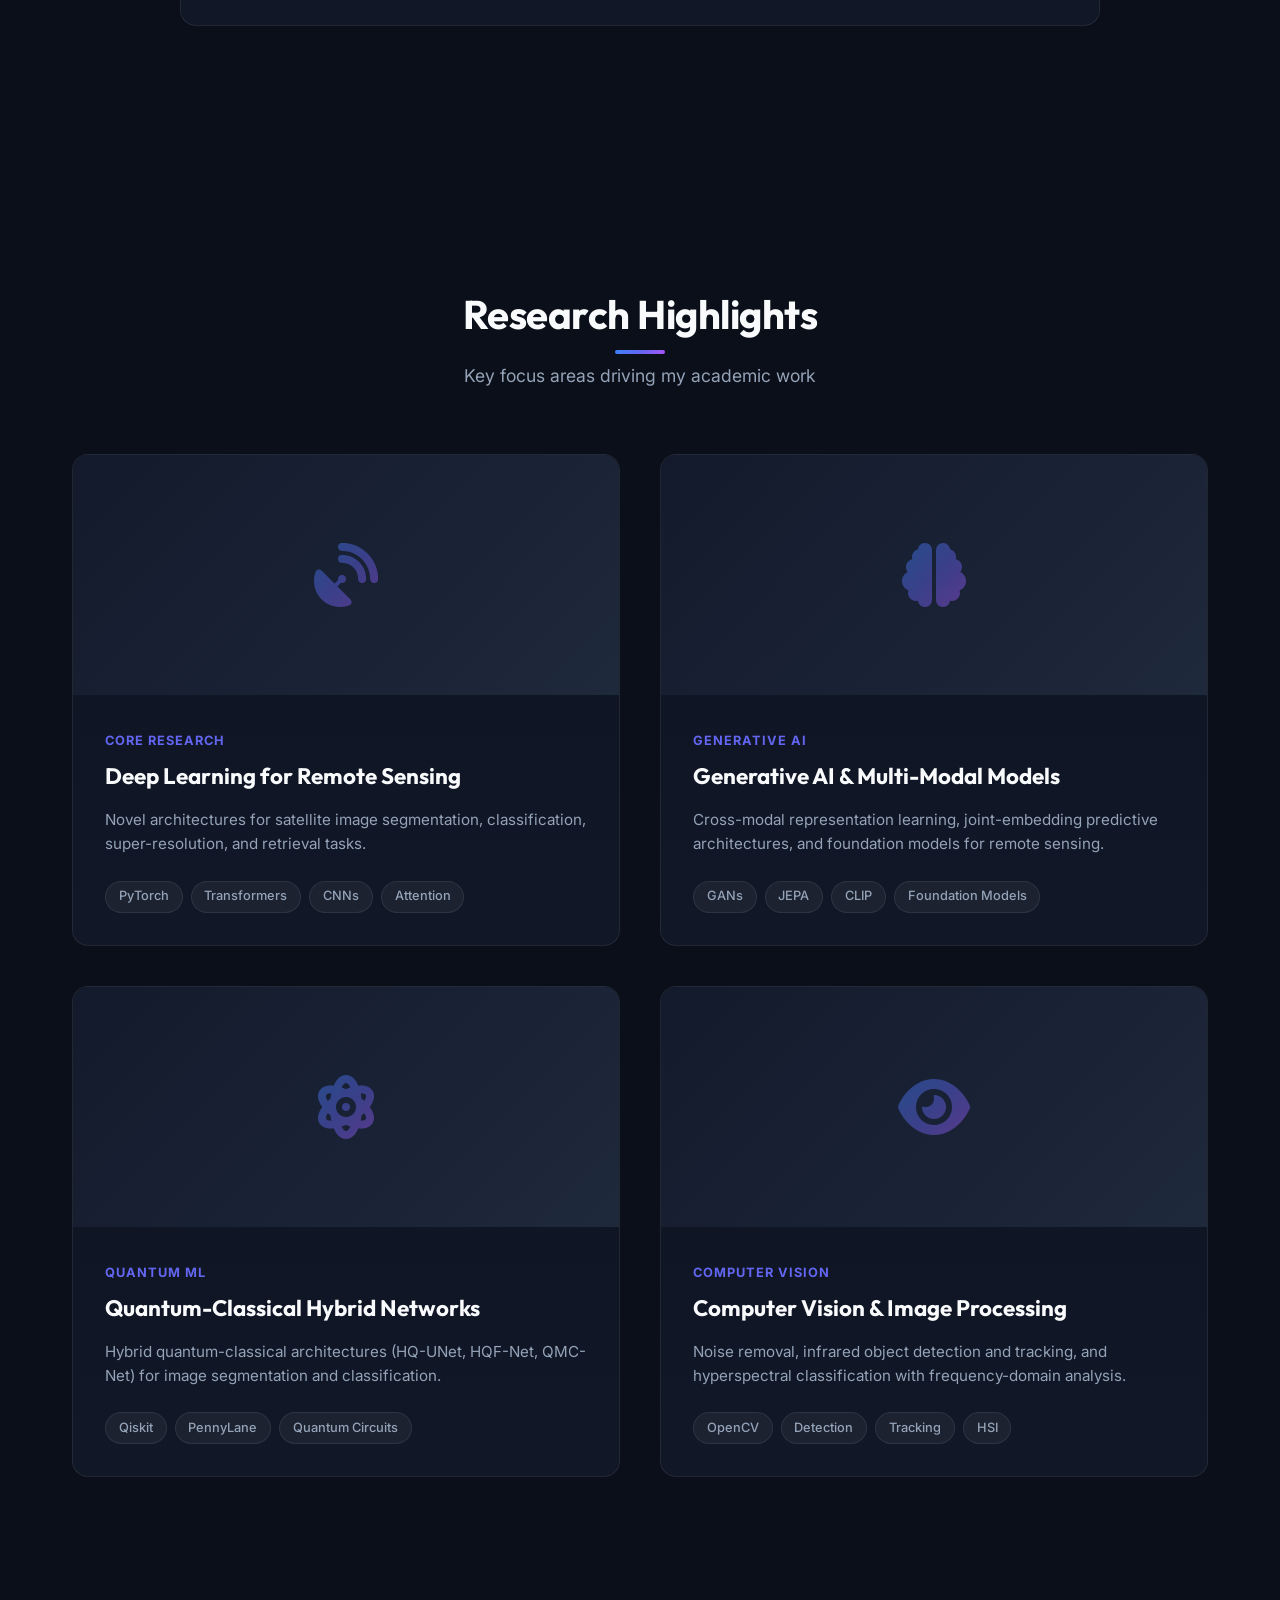
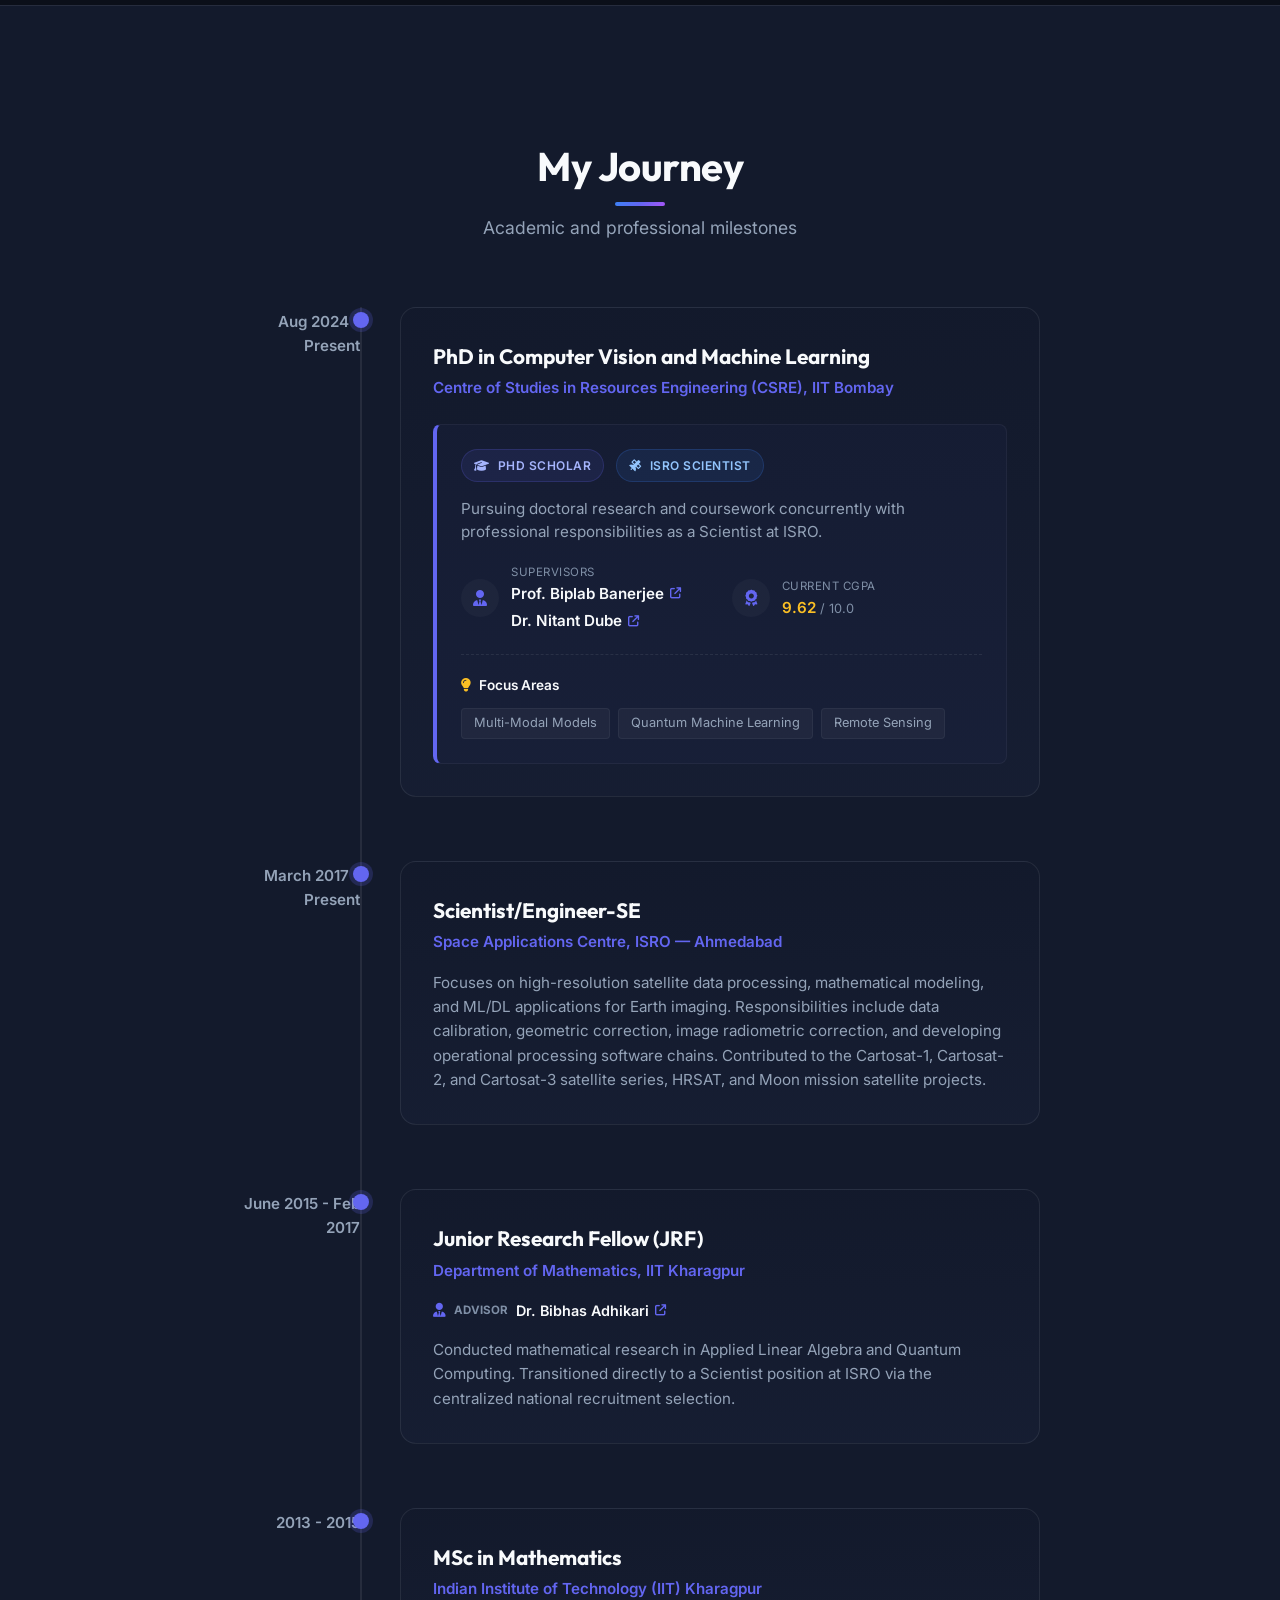
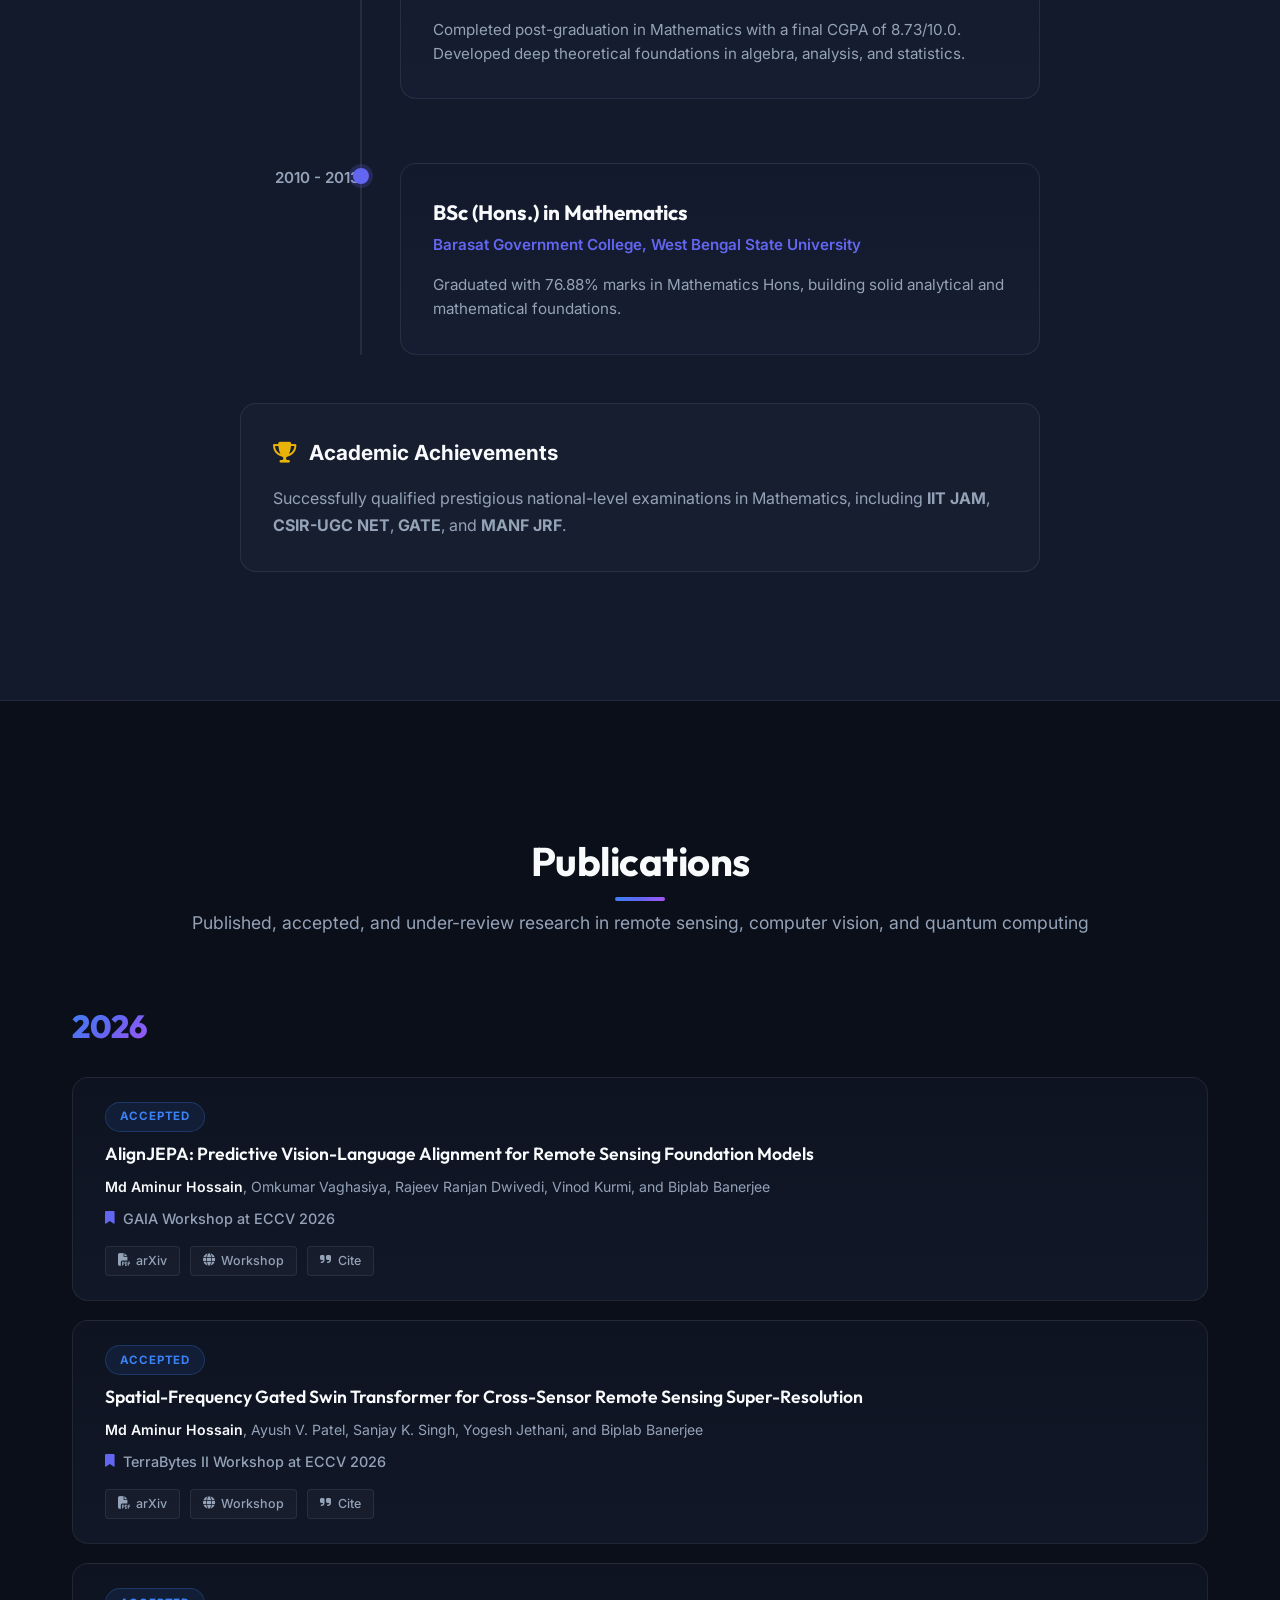
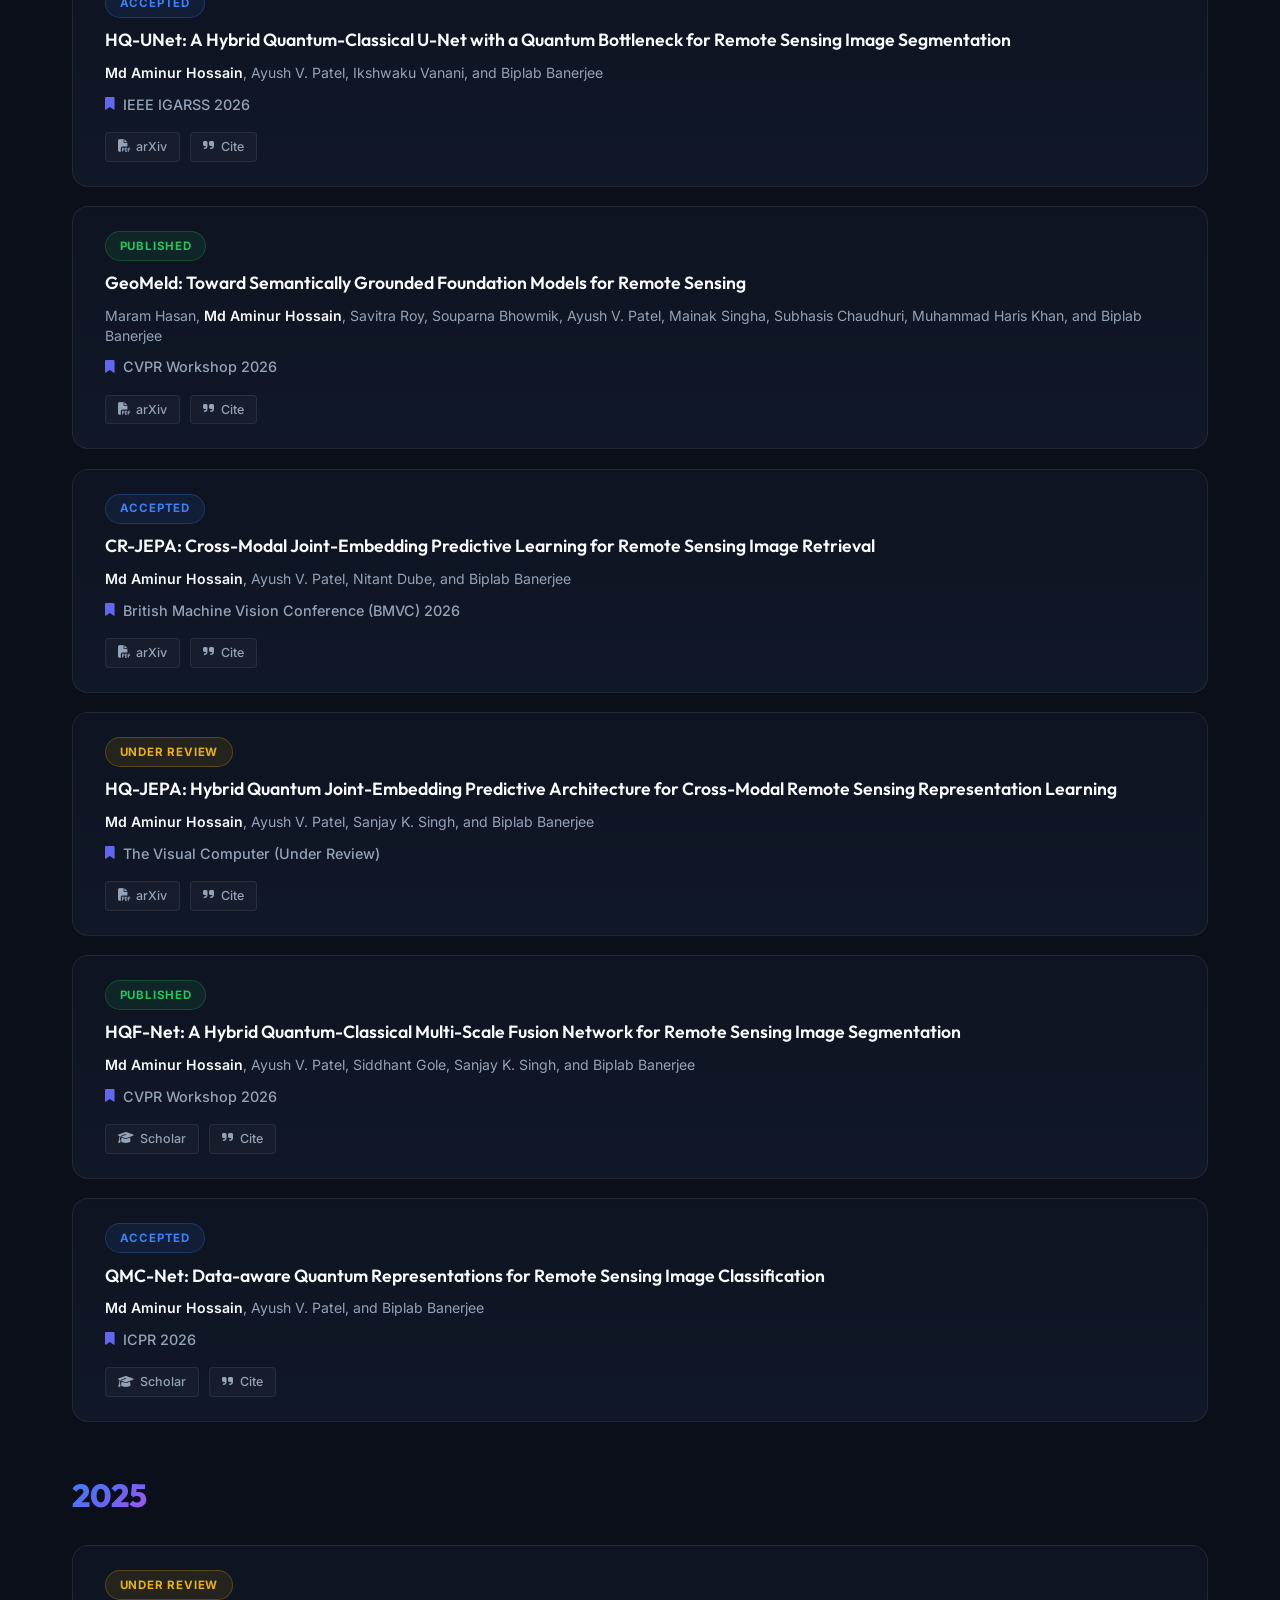
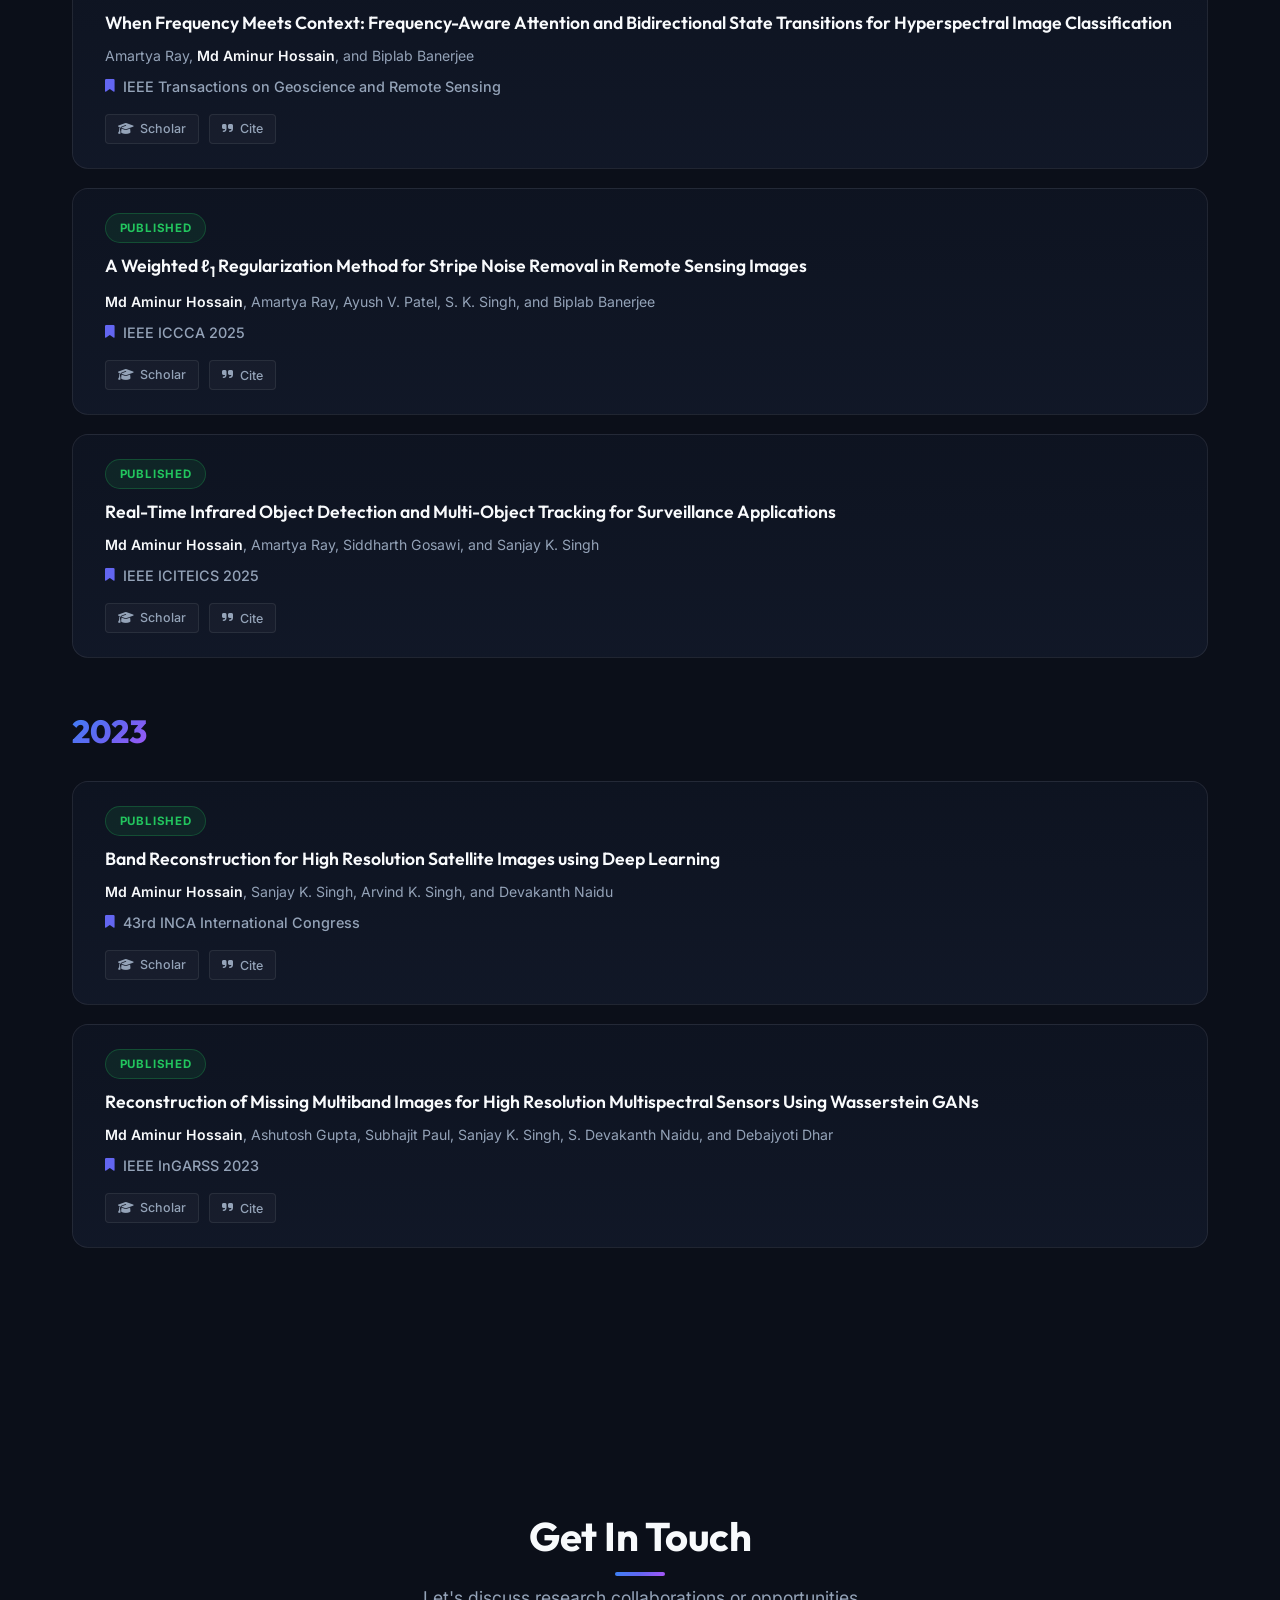
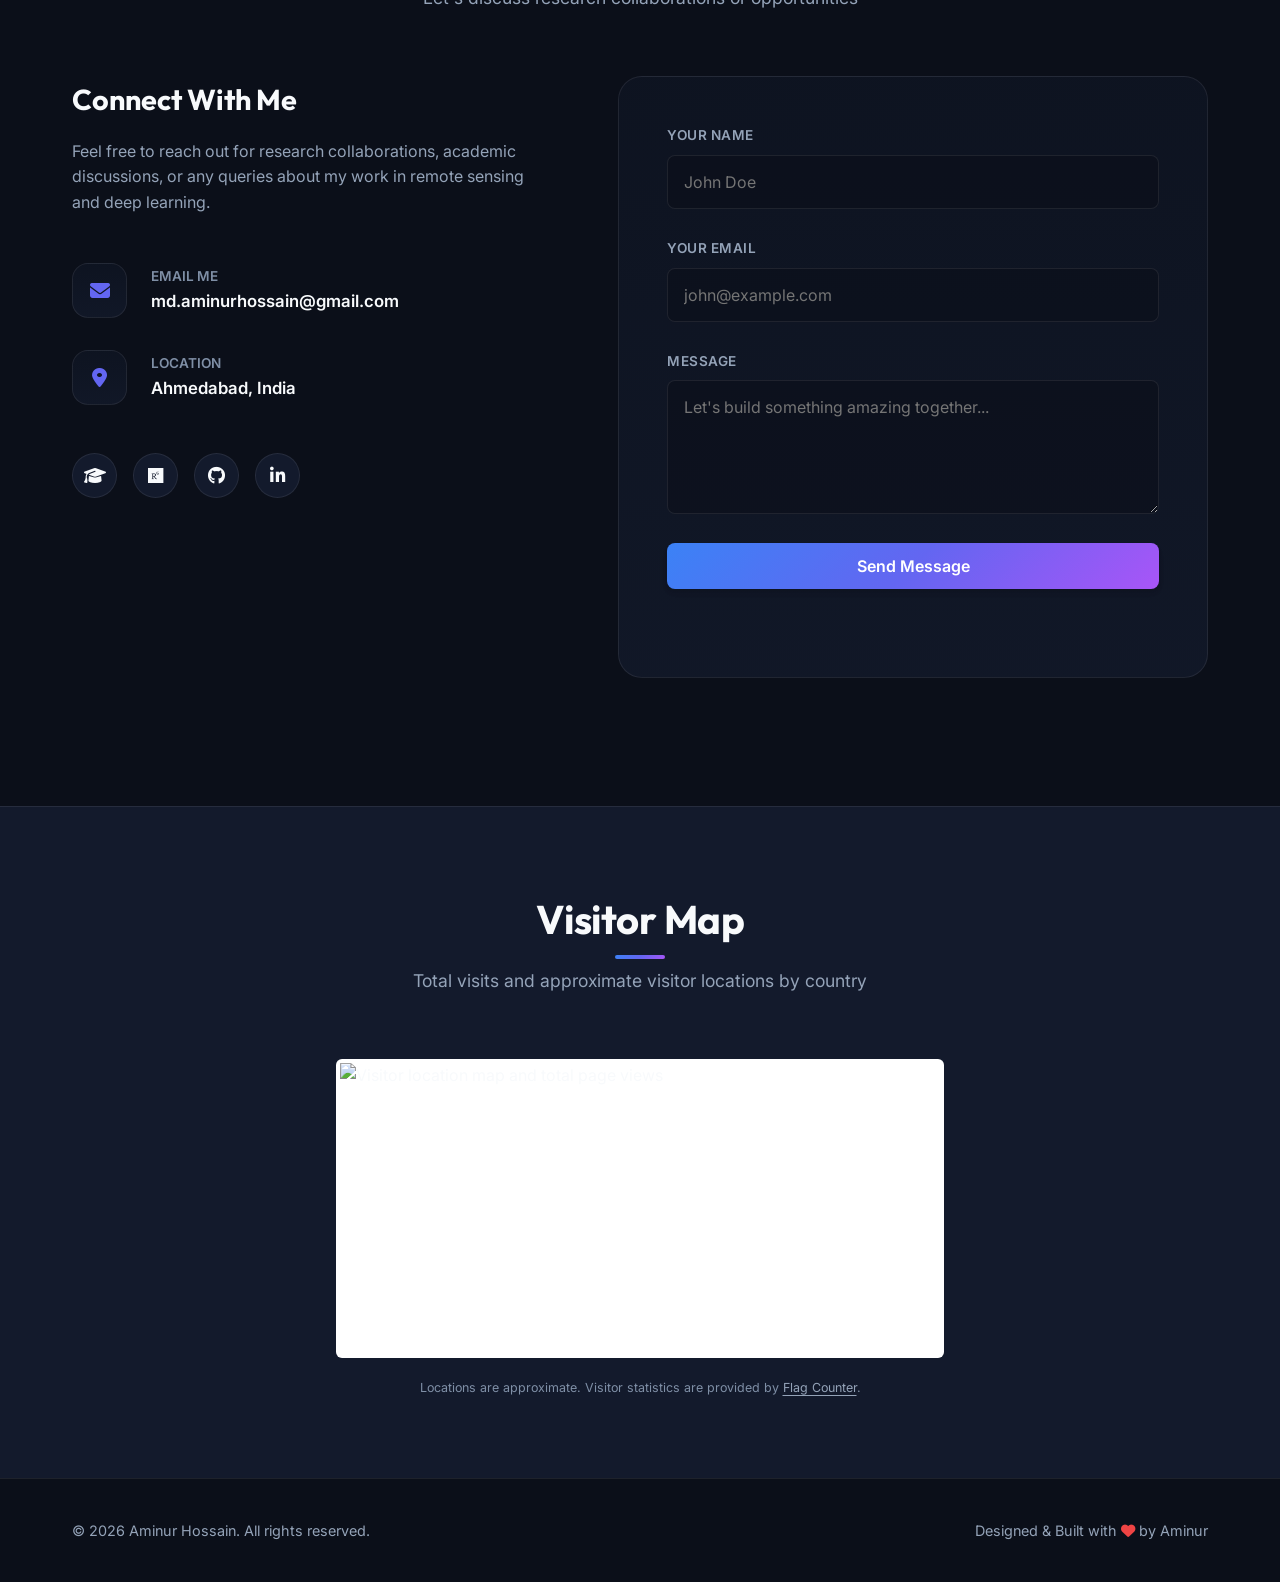
==== commit 66d0d1b5: "Remove FairRSFM publication" ====
--- a/index.html
+++ b/index.html
@@ -634,21 +634,6 @@
                         </div>
 
                         <div class="pub-card">
-                            <div class="pub-status status-review">Under Review</div>
-                            <h3 class="pub-title">FairRSFM: A Biome-Aware Benchmark and Debiasing Framework for Remote Sensing Foundation Models</h3>
-                            <p class="pub-authors"><strong>Md Aminur Hossain</strong>, Omkumar Vaghasiya, Rajeev Ranjan Dwivedi, Vinod K. Kurmi, and Biplab Banerjee</p>
-                            <p class="pub-venue"><i class="fa-solid fa-bookmark"></i> Conference submission</p>
-                            <div class="pub-links">
-                                <button class="pub-link-btn bibtex-btn" data-bibtex="@unpublished{hossain2026fairrsfm,
-  title={FairRSFM: A Biome-Aware Benchmark and Debiasing Framework for Remote Sensing Foundation Models},
-  author={Hossain, Md Aminur and Vaghasiya, Omkumar and Dwivedi, Rajeev Ranjan and Kurmi, Vinod K and Banerjee, Biplab},
-  note={Under review},
-  year={2026}
-}"><i class="fa-solid fa-quote-right"></i> Cite</button>
-                            </div>
-                        </div>
-
-                        <div class="pub-card">
                             <div class="pub-status status-accepted">Accepted</div>
                             <h3 class="pub-title">CR-JEPA: Cross-Modal Joint-Embedding Predictive Learning for Remote Sensing Image Retrieval</h3>
                             <p class="pub-authors"><strong>Md Aminur Hossain</strong>, Ayush V. Patel, Nitant Dube, and Biplab Banerjee</p>
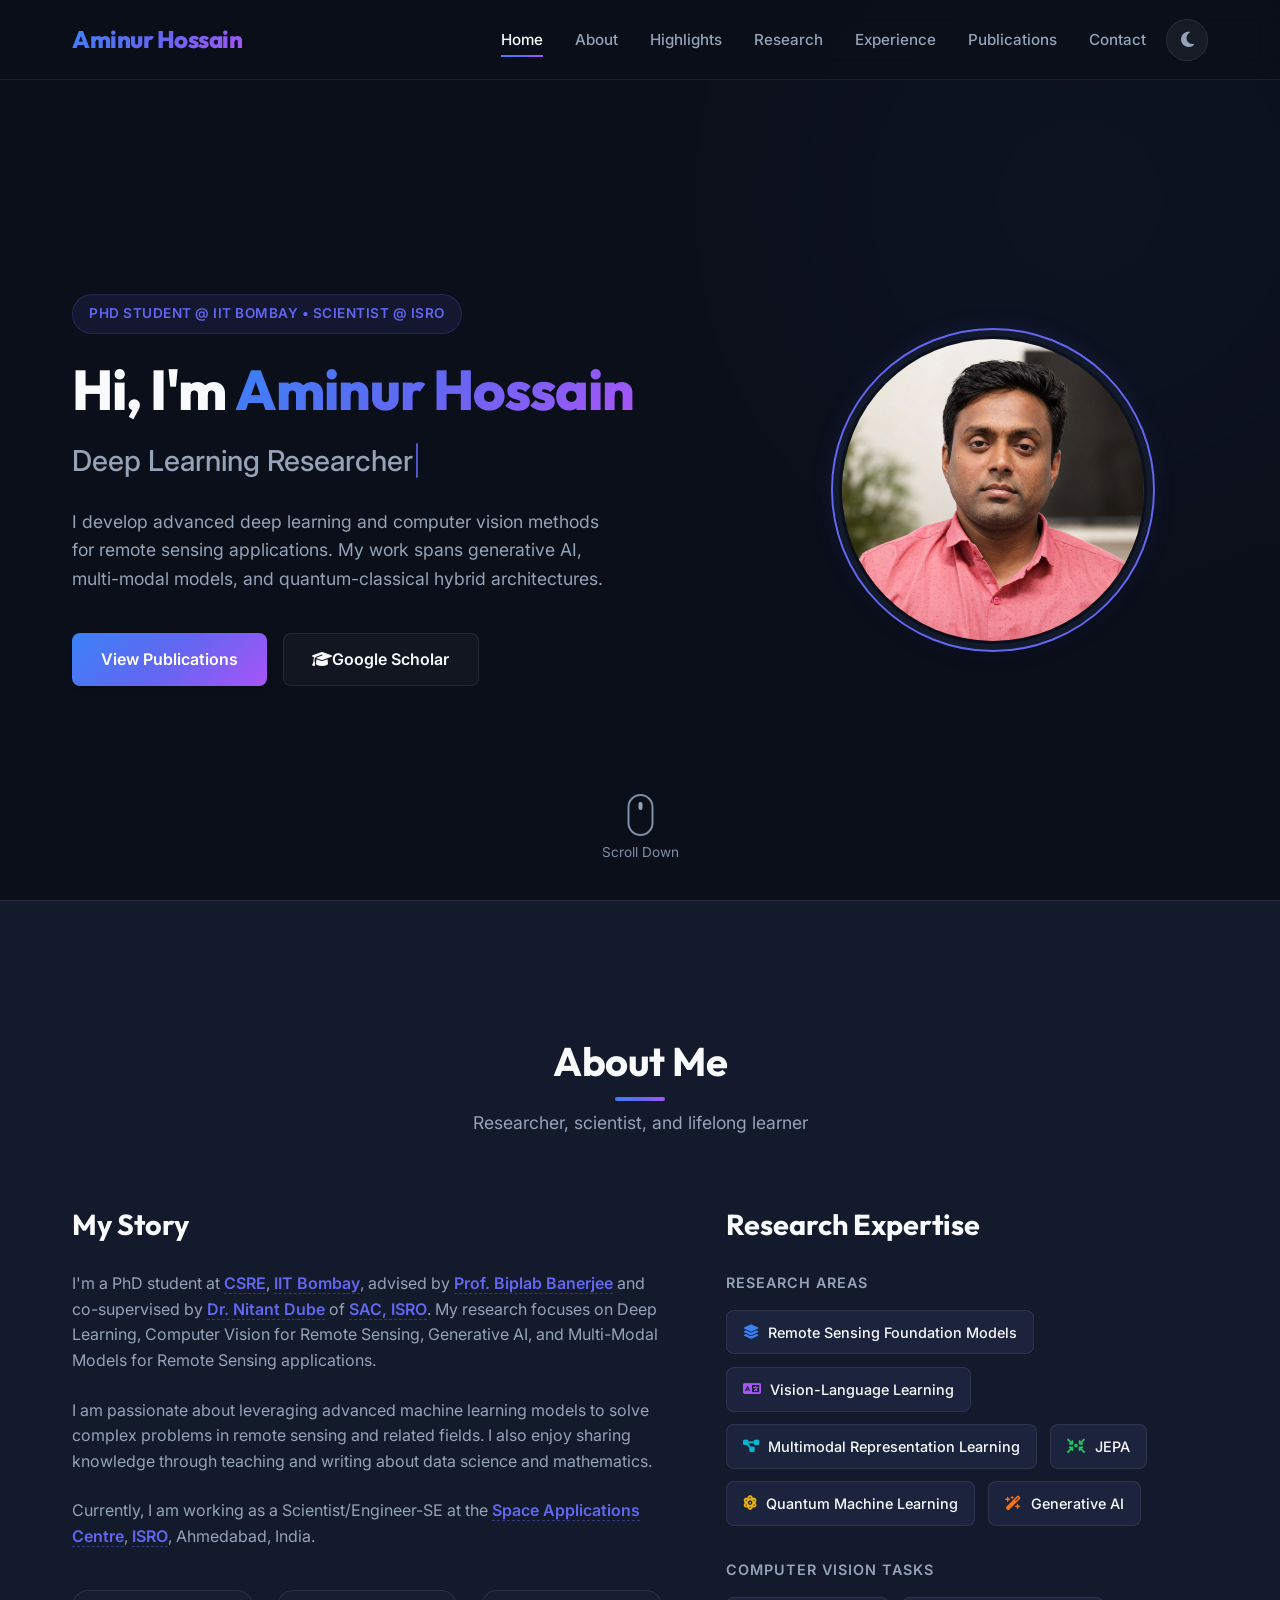
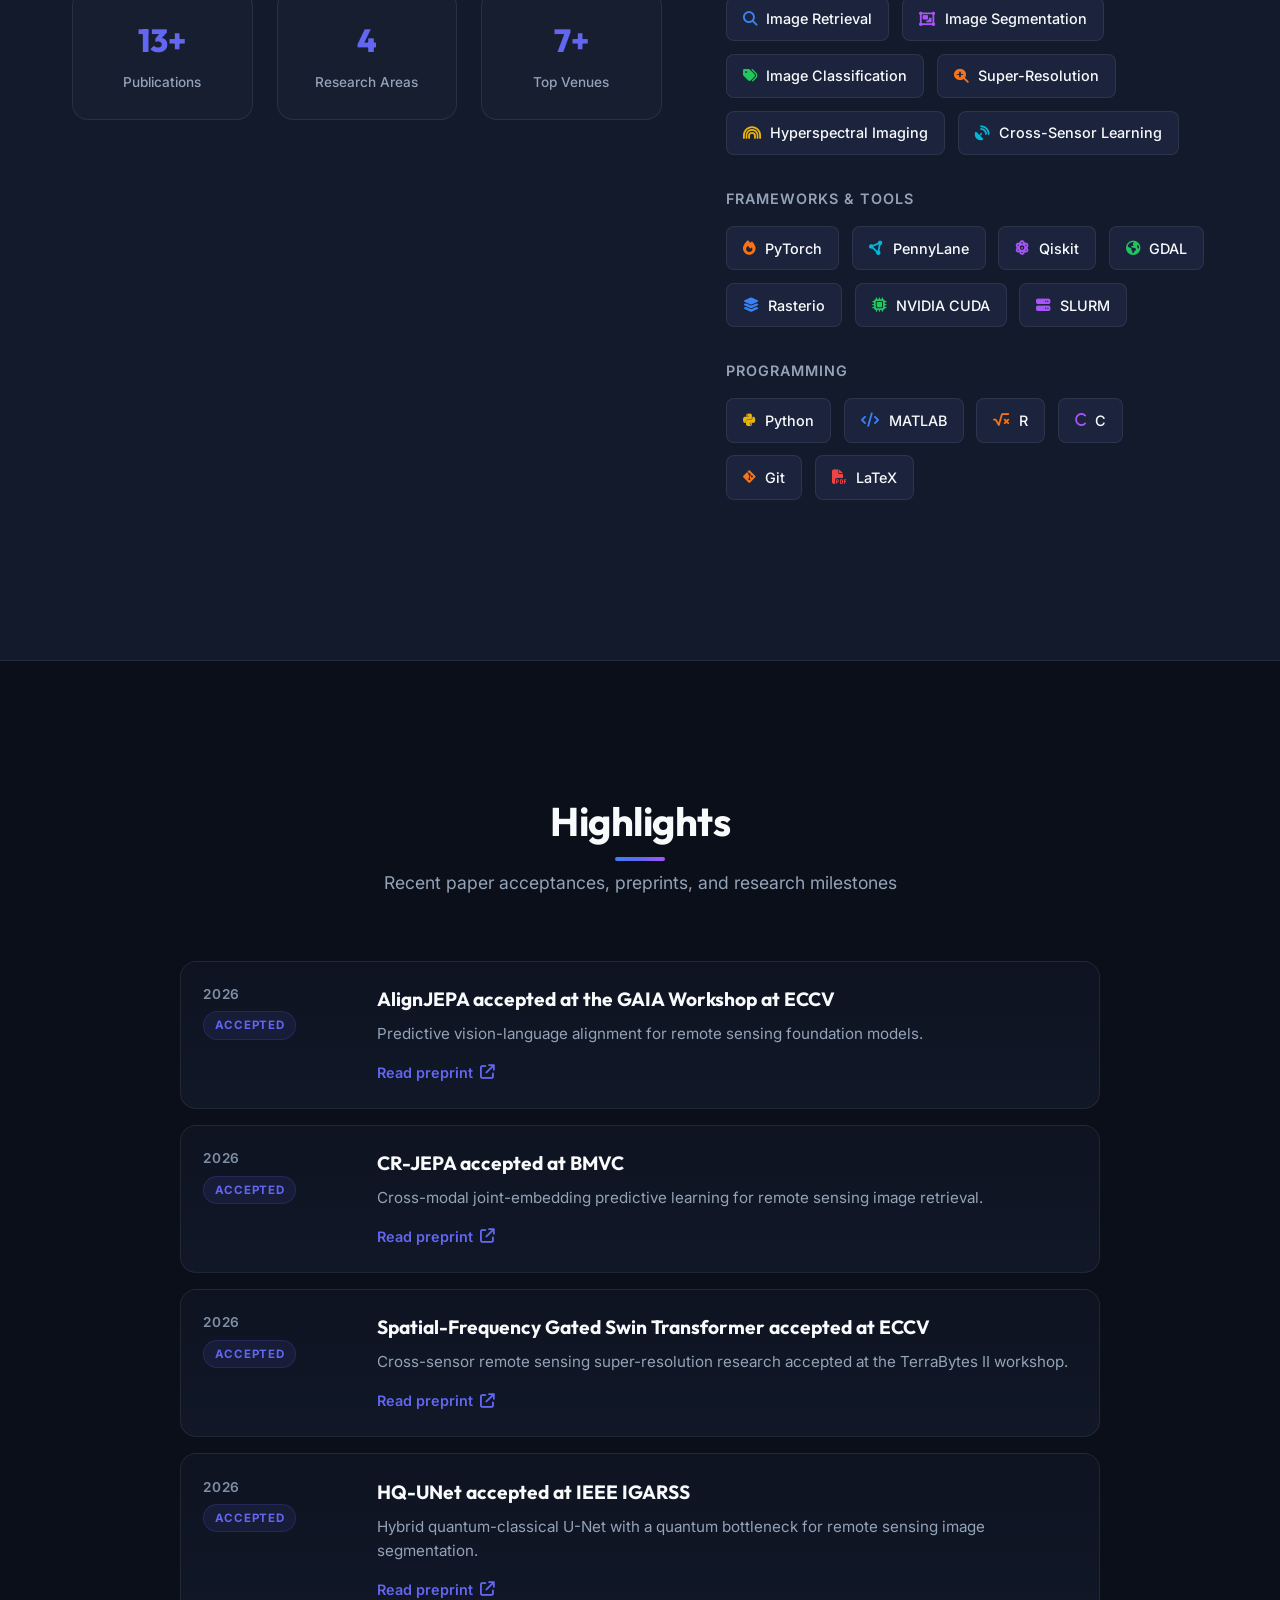
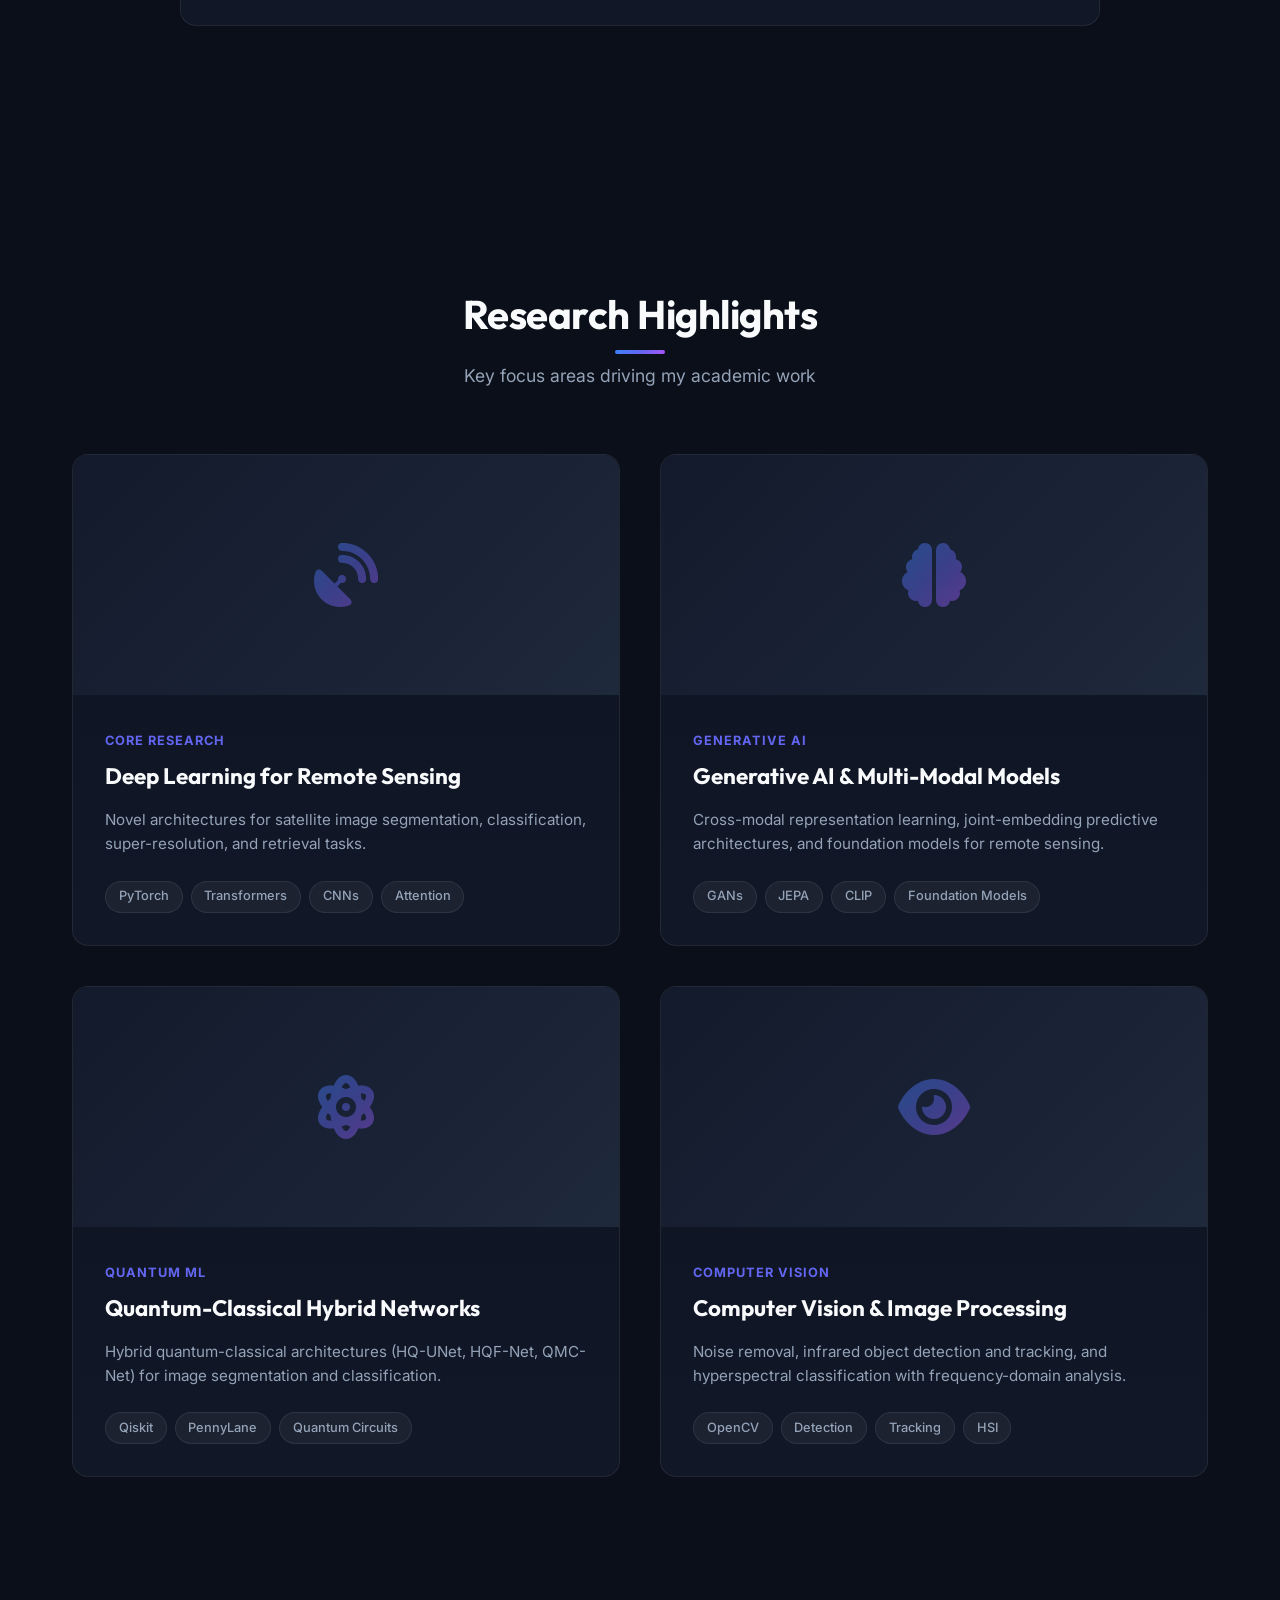
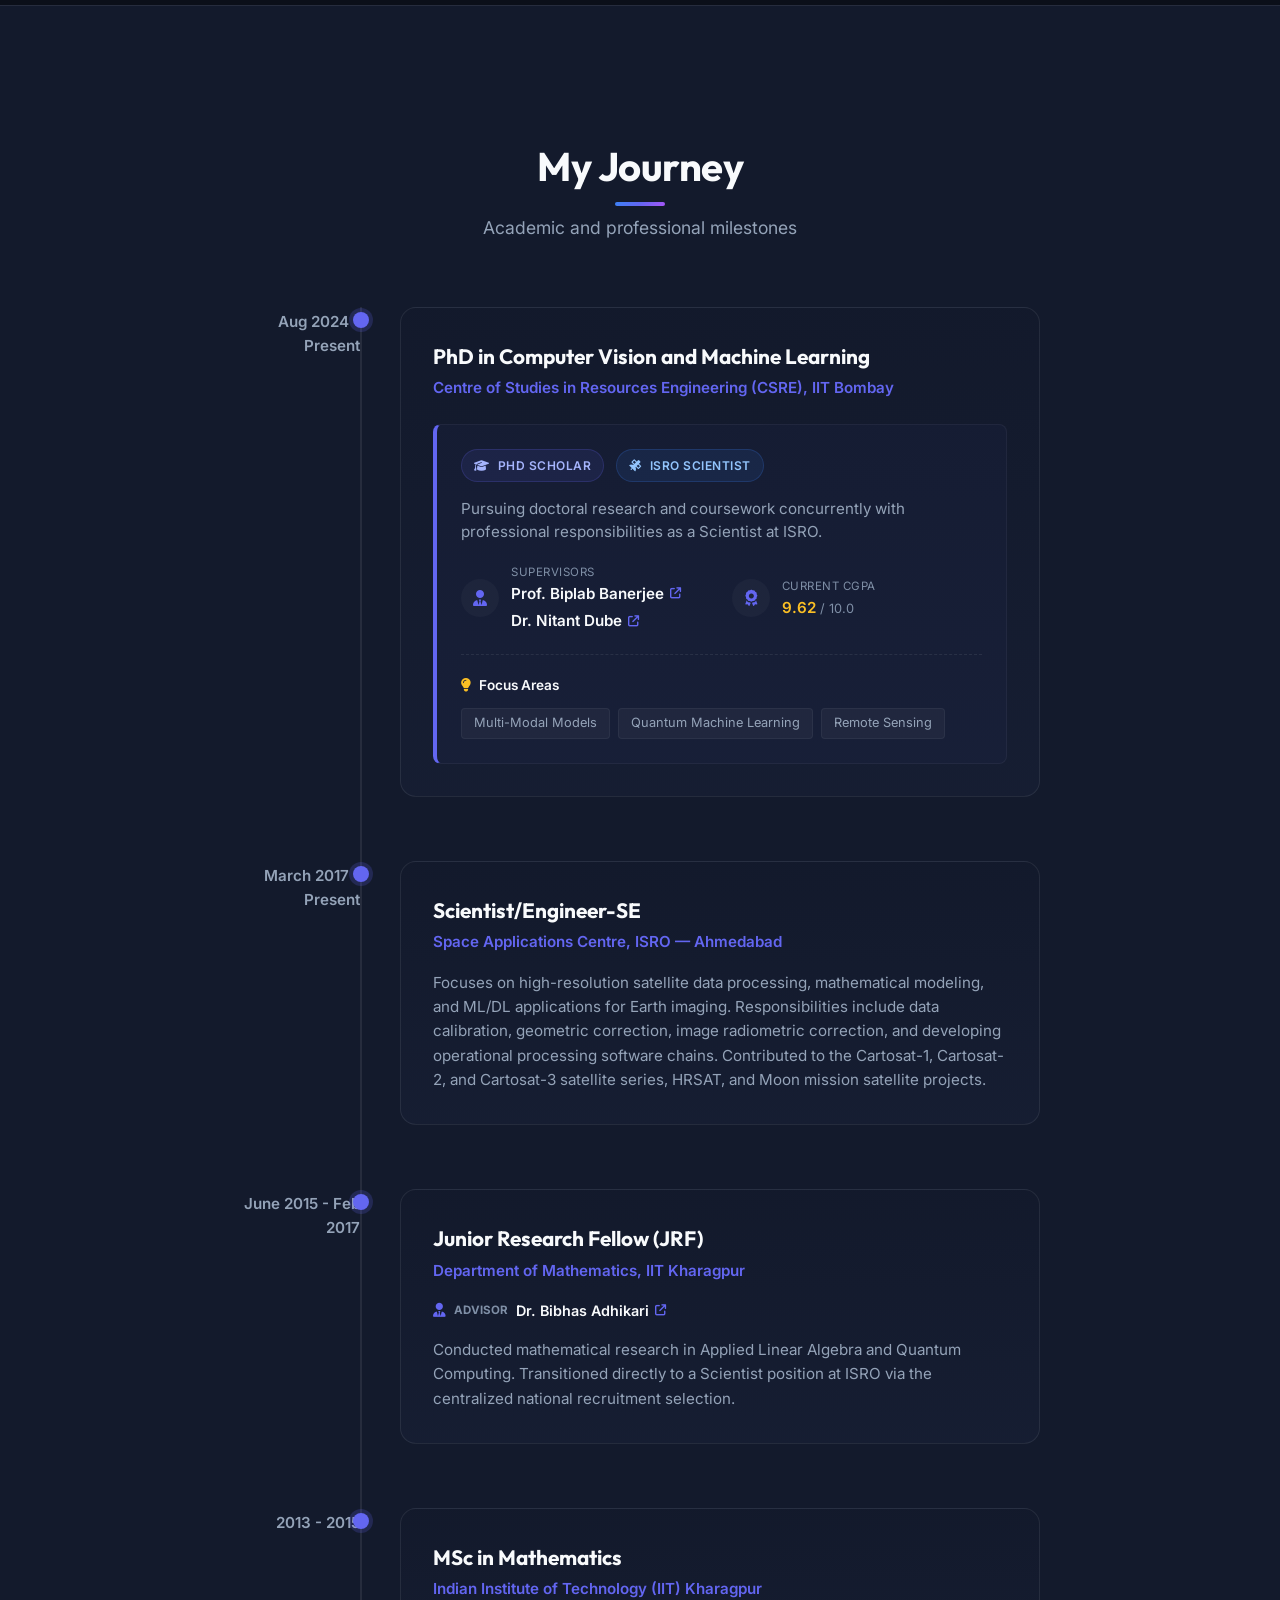
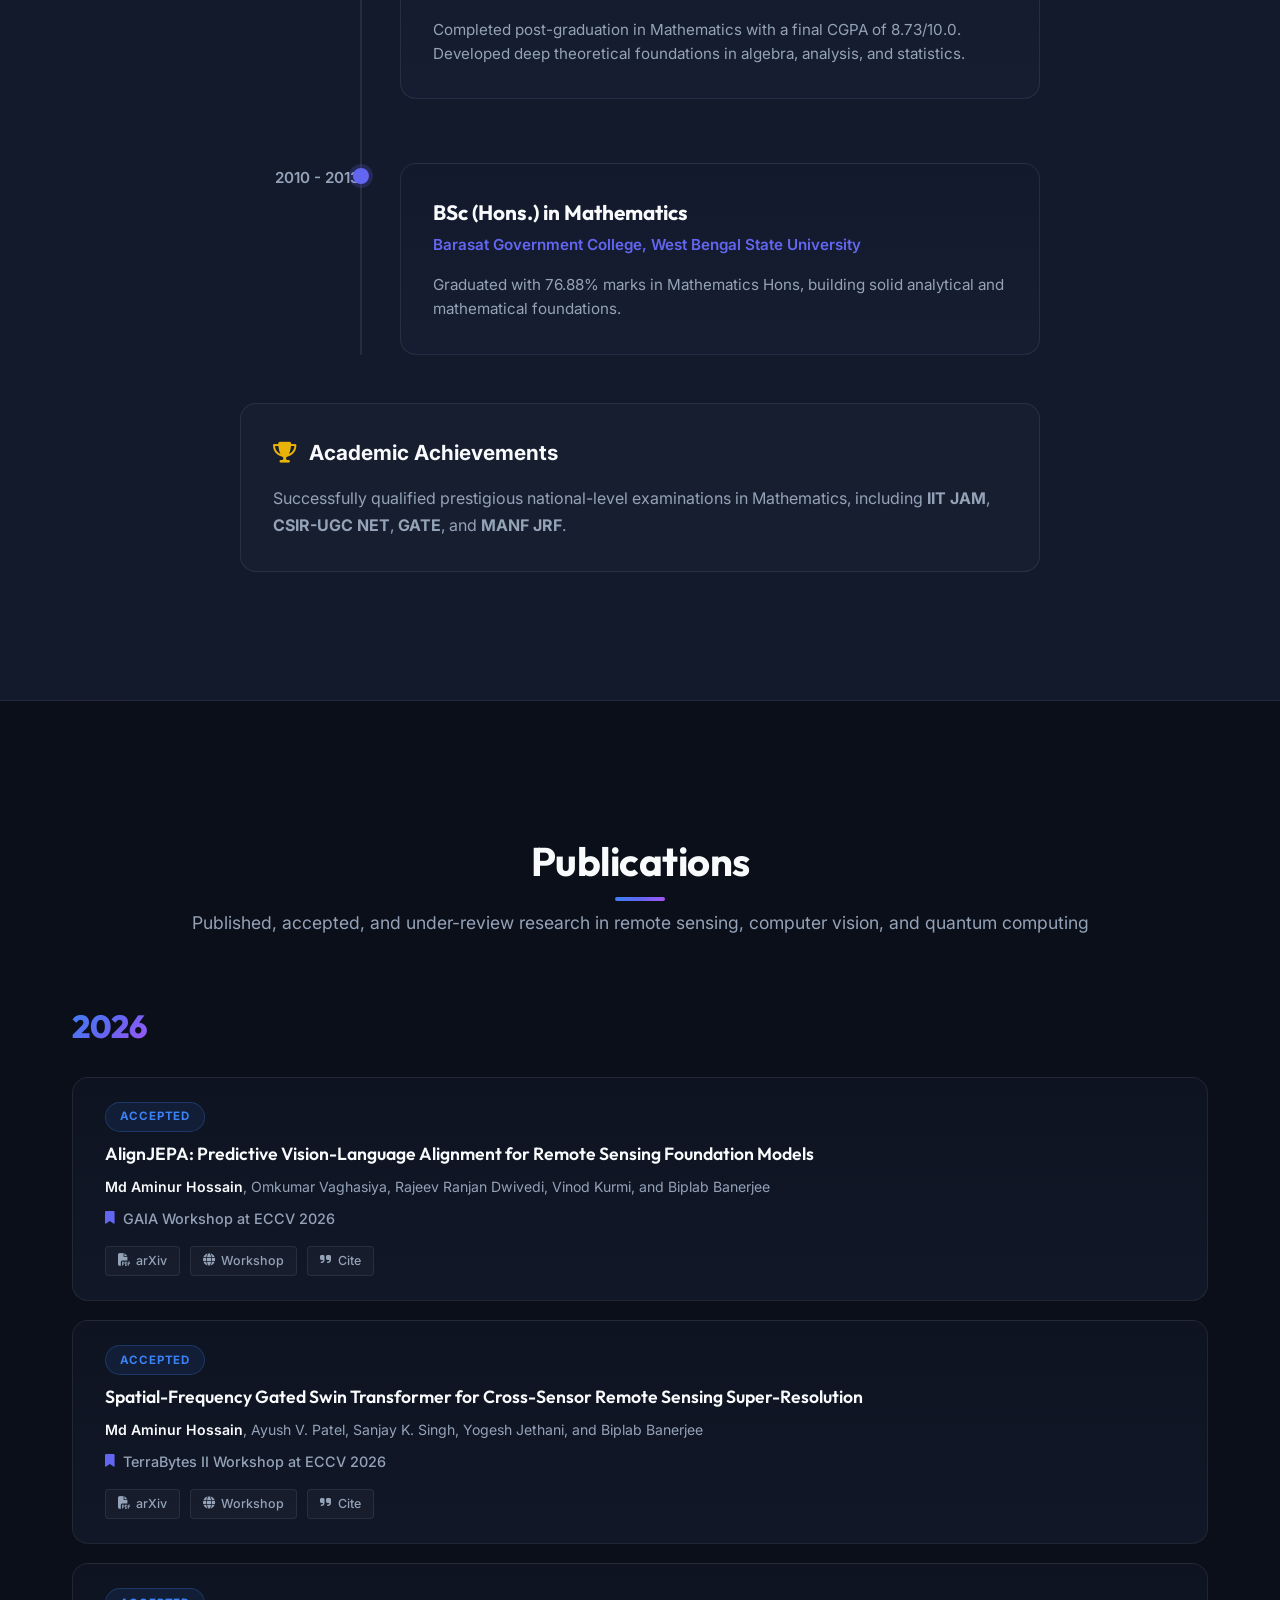
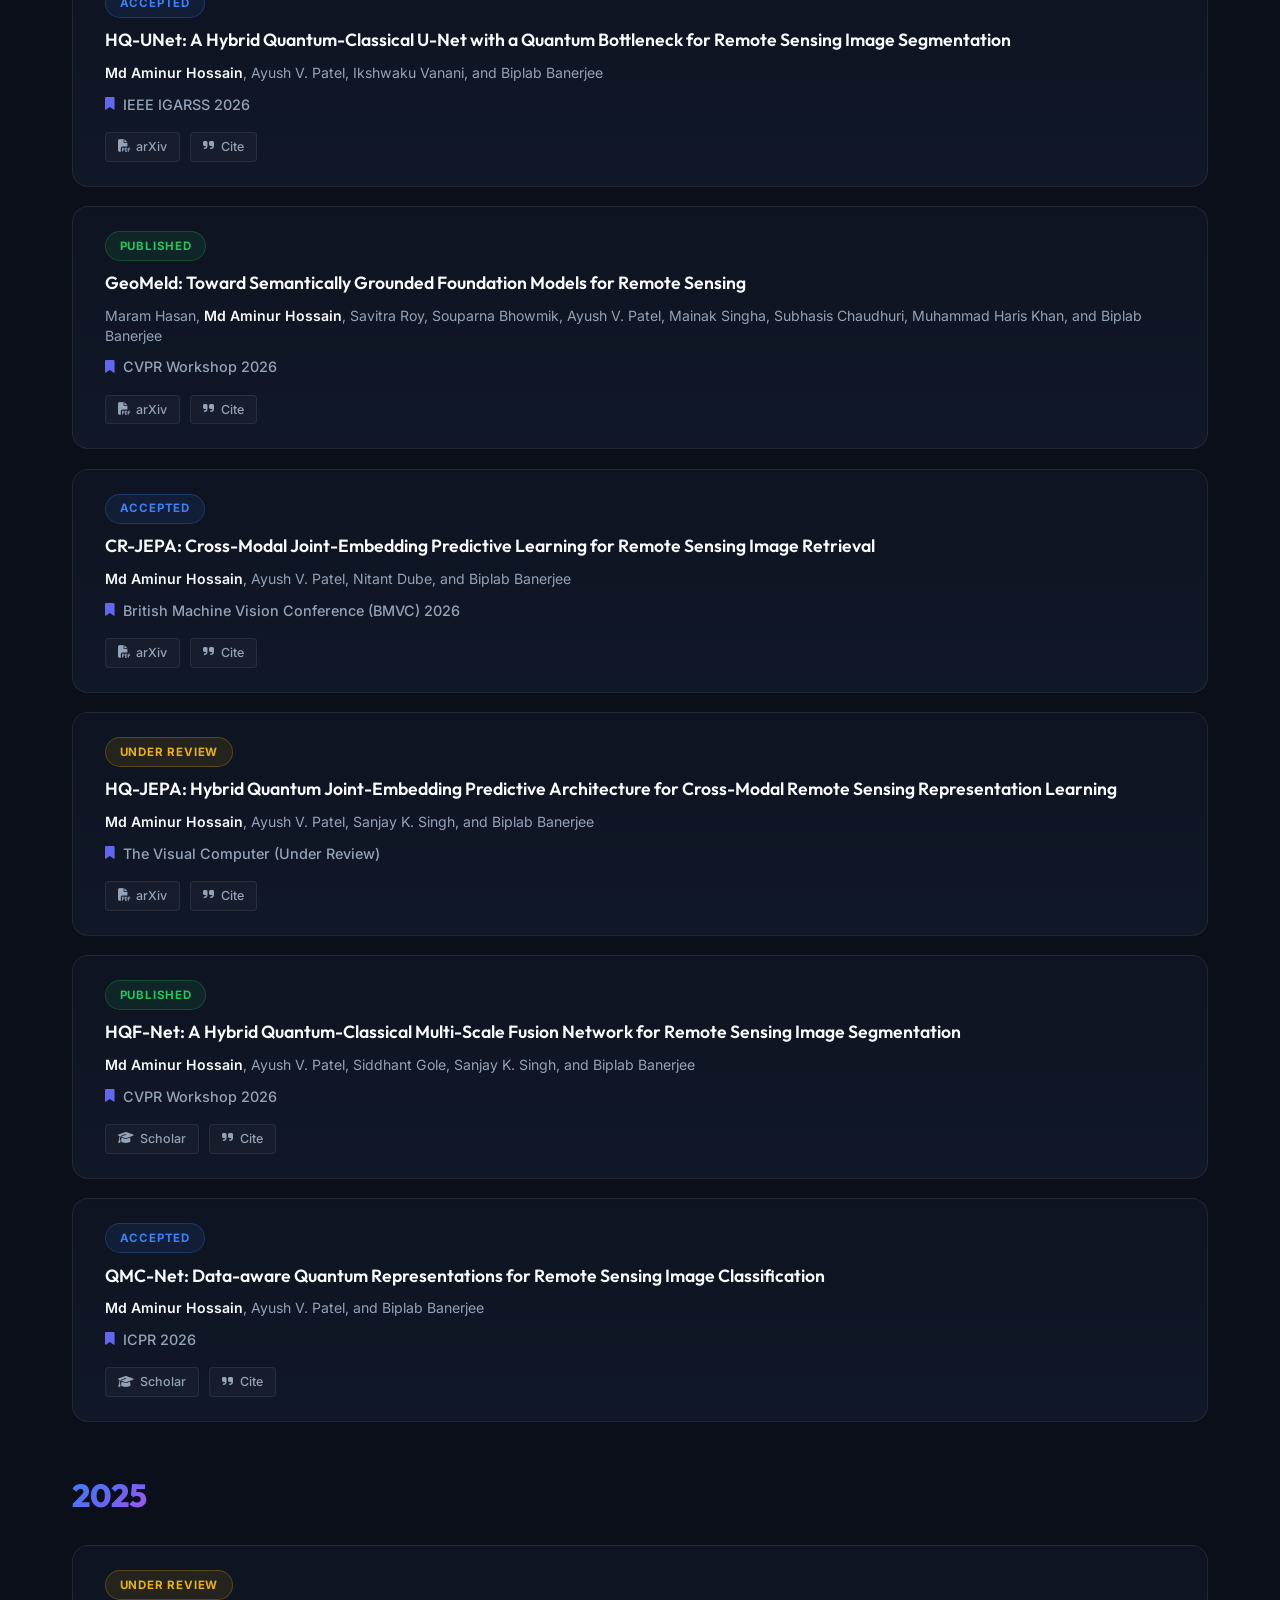
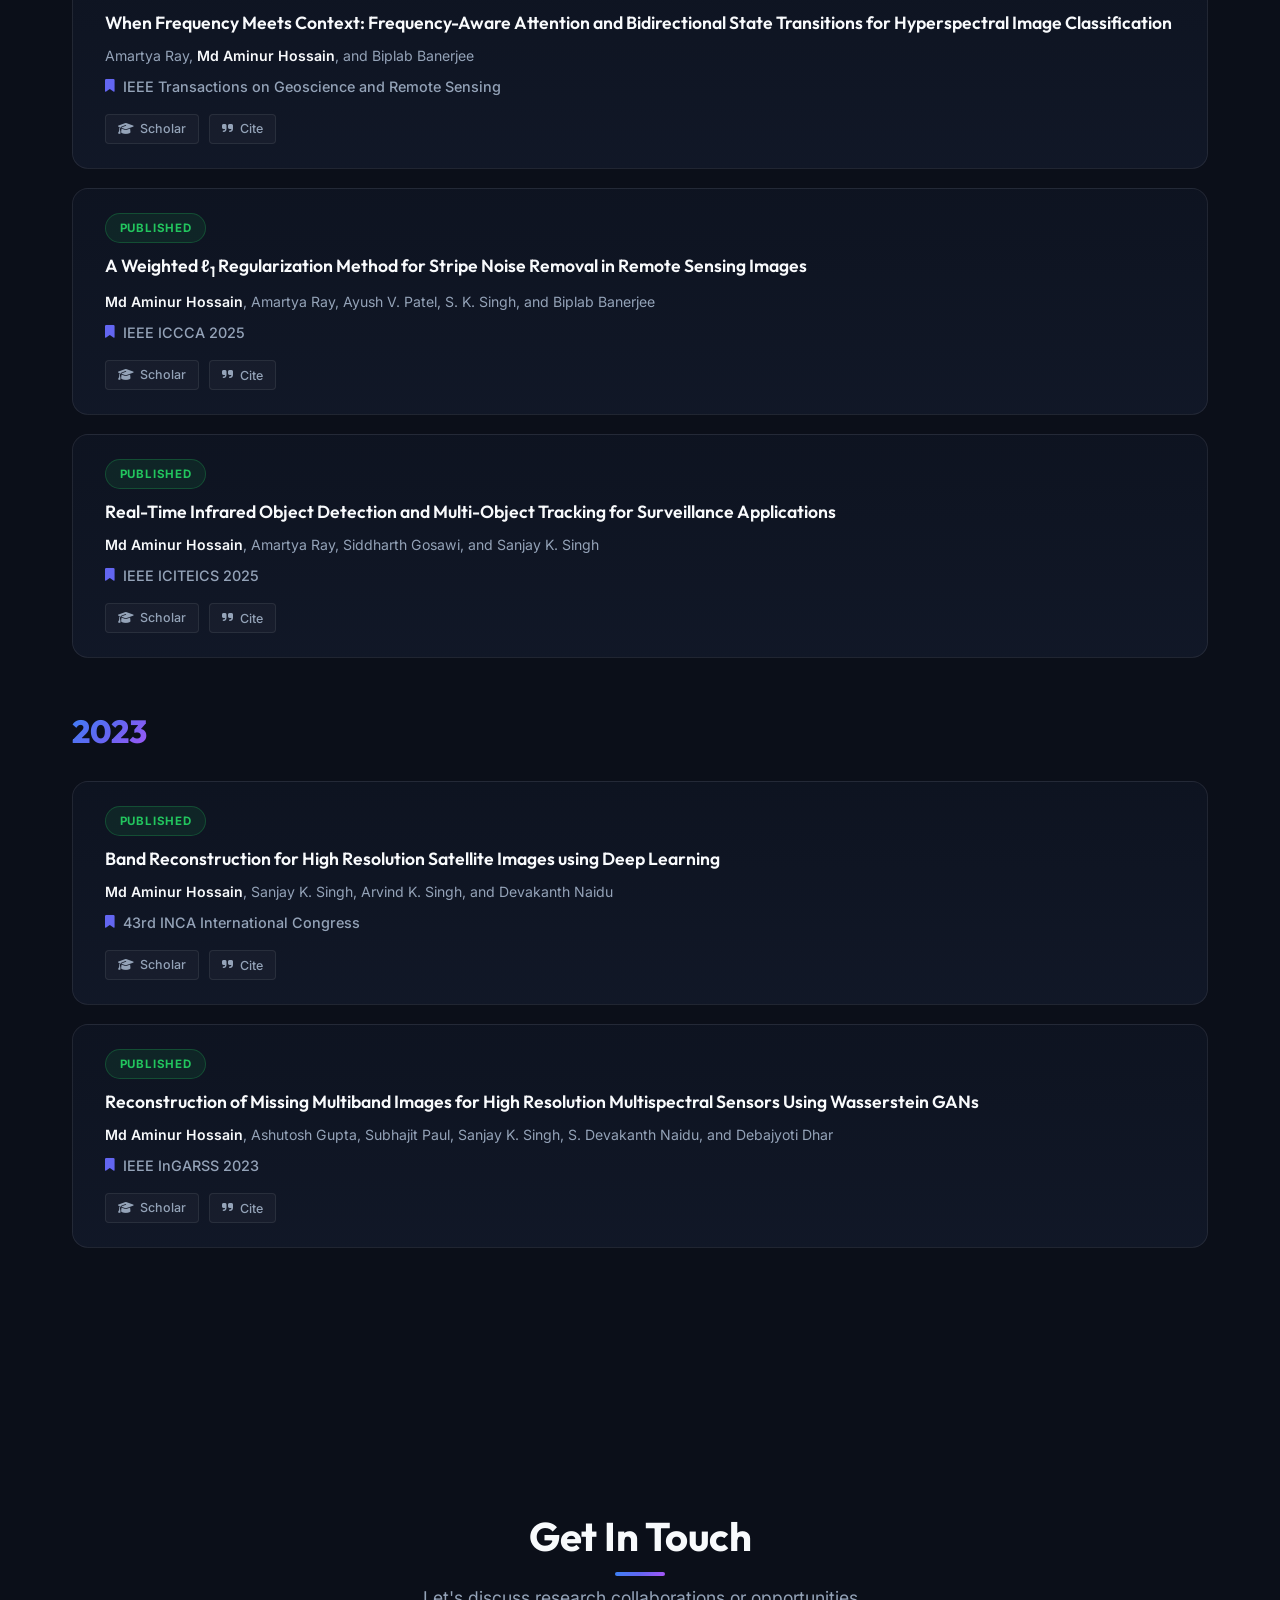
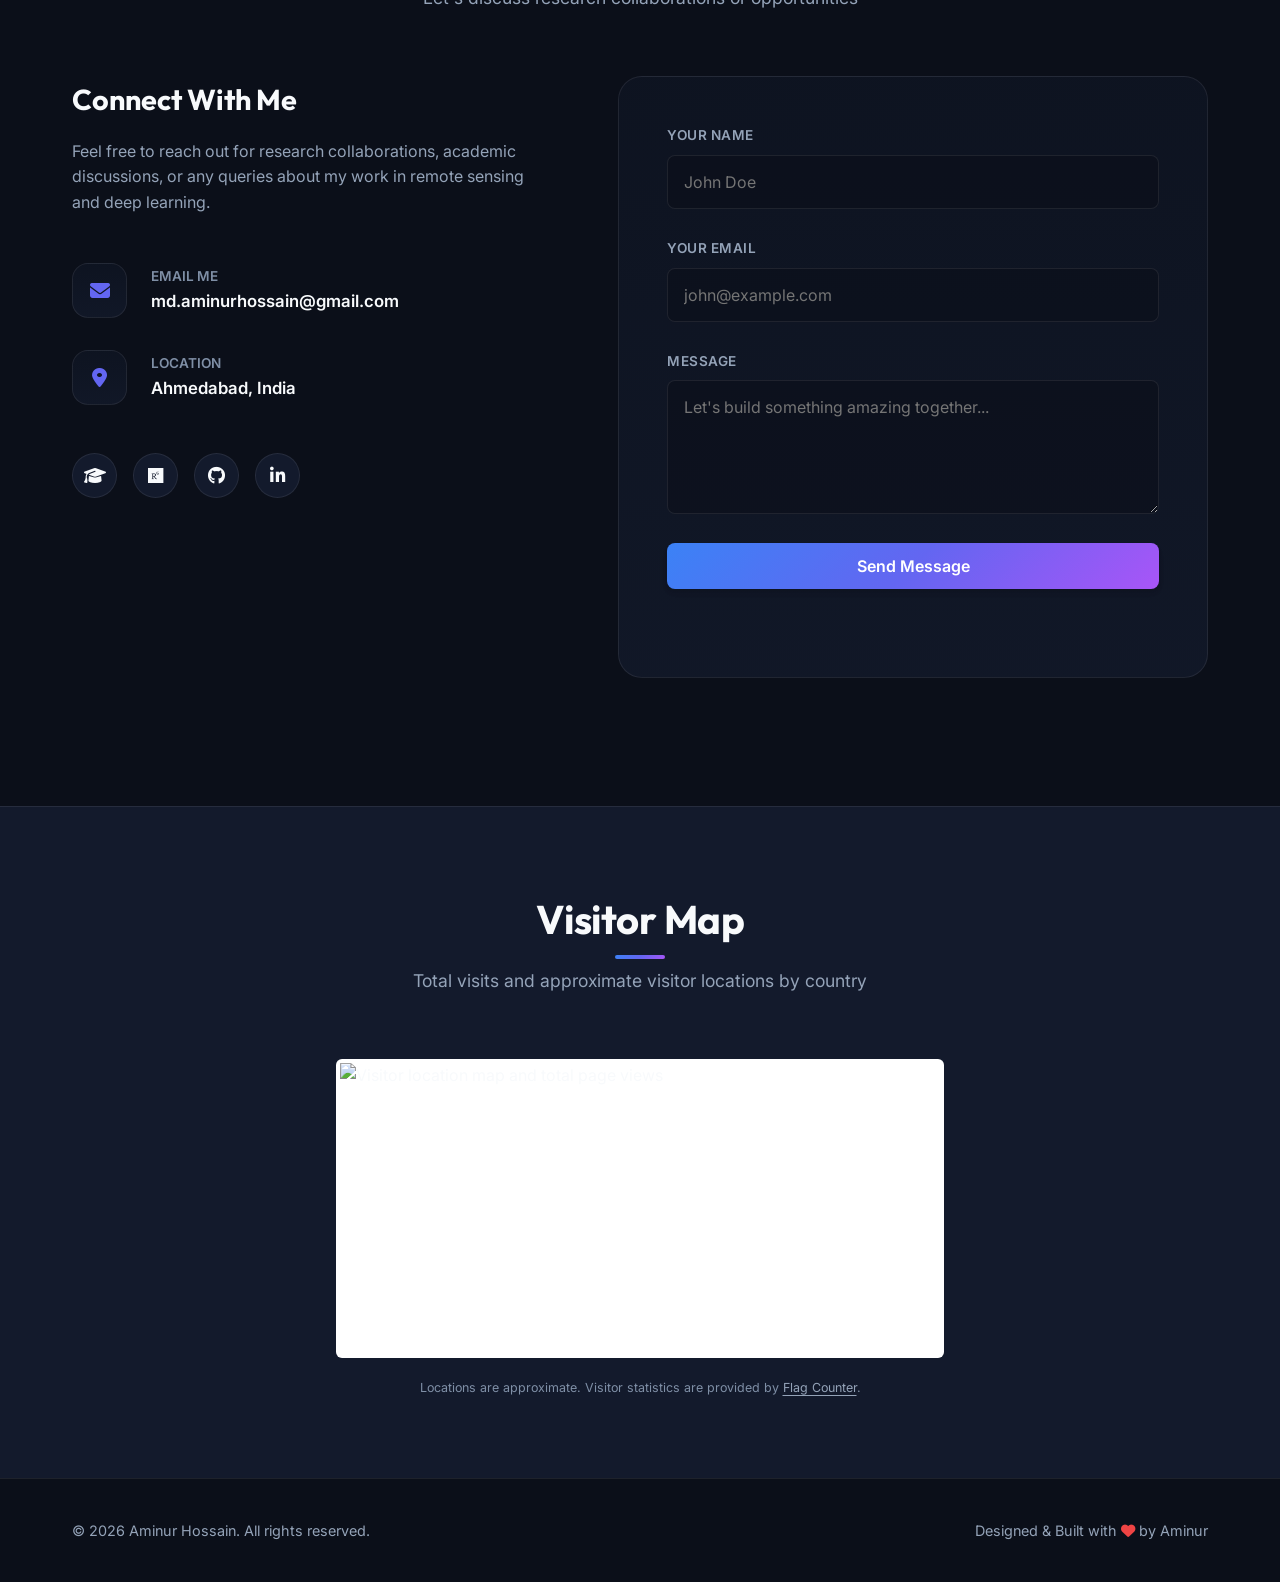
==== commit 984f31ef: "Optimize profile image and visitor tracking" ====
--- a/index.html
+++ b/index.html
@@ -13,15 +13,15 @@
     <meta property="og:title" content="Aminur Hossain | PhD Researcher at IIT Bombay">
     <meta property="og:description" content="Official research portfolio of Aminur Hossain, PhD student at IIT Bombay and Scientist/Engineer-SE at SAC, ISRO.">
     <meta property="og:url" content="https://aminurhossain.github.io/">
-    <meta property="og:image" content="https://aminurhossain.github.io/profile2.png">
+    <meta property="og:image" content="https://aminurhossain.github.io/profile2.jpg">
     <meta property="og:image:alt" content="Aminur Hossain">
     <meta property="og:image:width" content="1024">
     <meta property="og:image:height" content="1024">
     <meta name="twitter:card" content="summary">
     <meta name="twitter:title" content="Aminur Hossain | PhD Researcher at IIT Bombay">
     <meta name="twitter:description" content="Official research portfolio covering remote sensing, deep learning, computer vision, generative AI, and quantum machine learning.">
-    <meta name="twitter:image" content="https://aminurhossain.github.io/profile2.png">
-    <link rel="icon" href="profile2.png" type="image/jpeg">
+    <meta name="twitter:image" content="https://aminurhossain.github.io/profile2.jpg">
+    <link rel="icon" href="profile2.jpg" type="image/jpeg">
     <script type="application/ld+json">
     {
       "@context": "https://schema.org",
@@ -53,7 +53,7 @@
           "name": "Aminur Hossain",
           "alternateName": "Md Aminur Hossain",
           "url": "https://aminurhossain.github.io/",
-          "image": "https://aminurhossain.github.io/profile2.png",
+          "image": "https://aminurhossain.github.io/profile2.jpg",
           "jobTitle": "Scientist/Engineer-SE and PhD Scholar",
           "affiliation": [
             {
@@ -147,7 +147,7 @@
                 </div>
                 <div class="hero-visual animate-scale-up">
                     <div class="profile-image-container">
-                        <img src="profile2.png" alt="Aminur Hossain" class="profile-img" width="1024" height="1024" fetchpriority="high" decoding="async">
+                        <img src="profile2.jpg" alt="Aminur Hossain" class="profile-img" width="1024" height="1024" fetchpriority="high" decoding="async">
                     </div>
                 </div>
             </div>
@@ -882,7 +882,7 @@
 
                 <div class="visitor-map-widget">
                     <a class="visitor-map-link" href="https://info.flagcounter.com/Gf6X" target="_blank" rel="noopener noreferrer" aria-label="View detailed visitor statistics">
-                        <img src="https://s01.flagcounter.com/map/Gf6X/size_m/txt_E5E7EB/border_374151/pageviews_1/viewers_0/flags_0/" width="600" height="291" alt="Visitor location map and total page views" loading="lazy" decoding="async">
+                        <img src="https://s01.flagcounter.com/map/Gf6X/size_m/txt_E5E7EB/border_374151/pageviews_1/viewers_0/flags_0/" width="600" height="291" alt="Visitor location map and total page views" decoding="async">
                     </a>
                 </div>
 
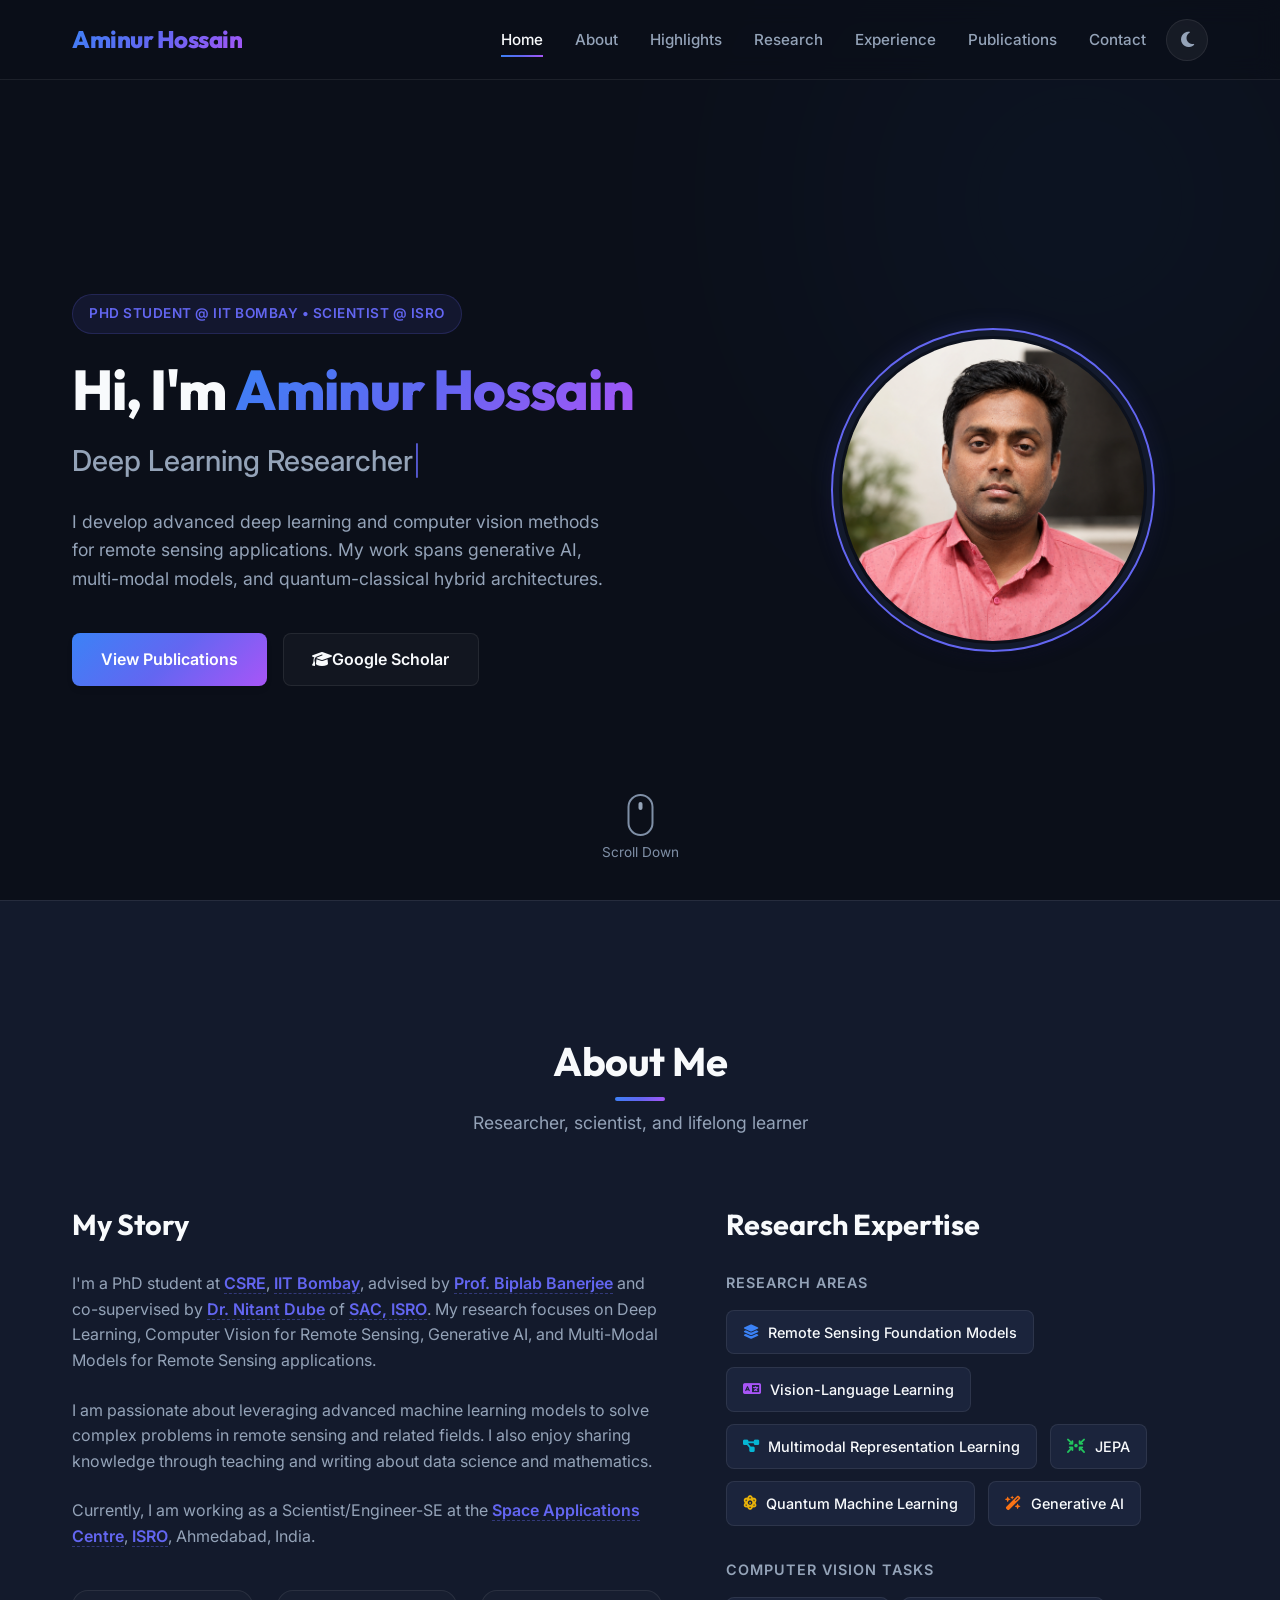
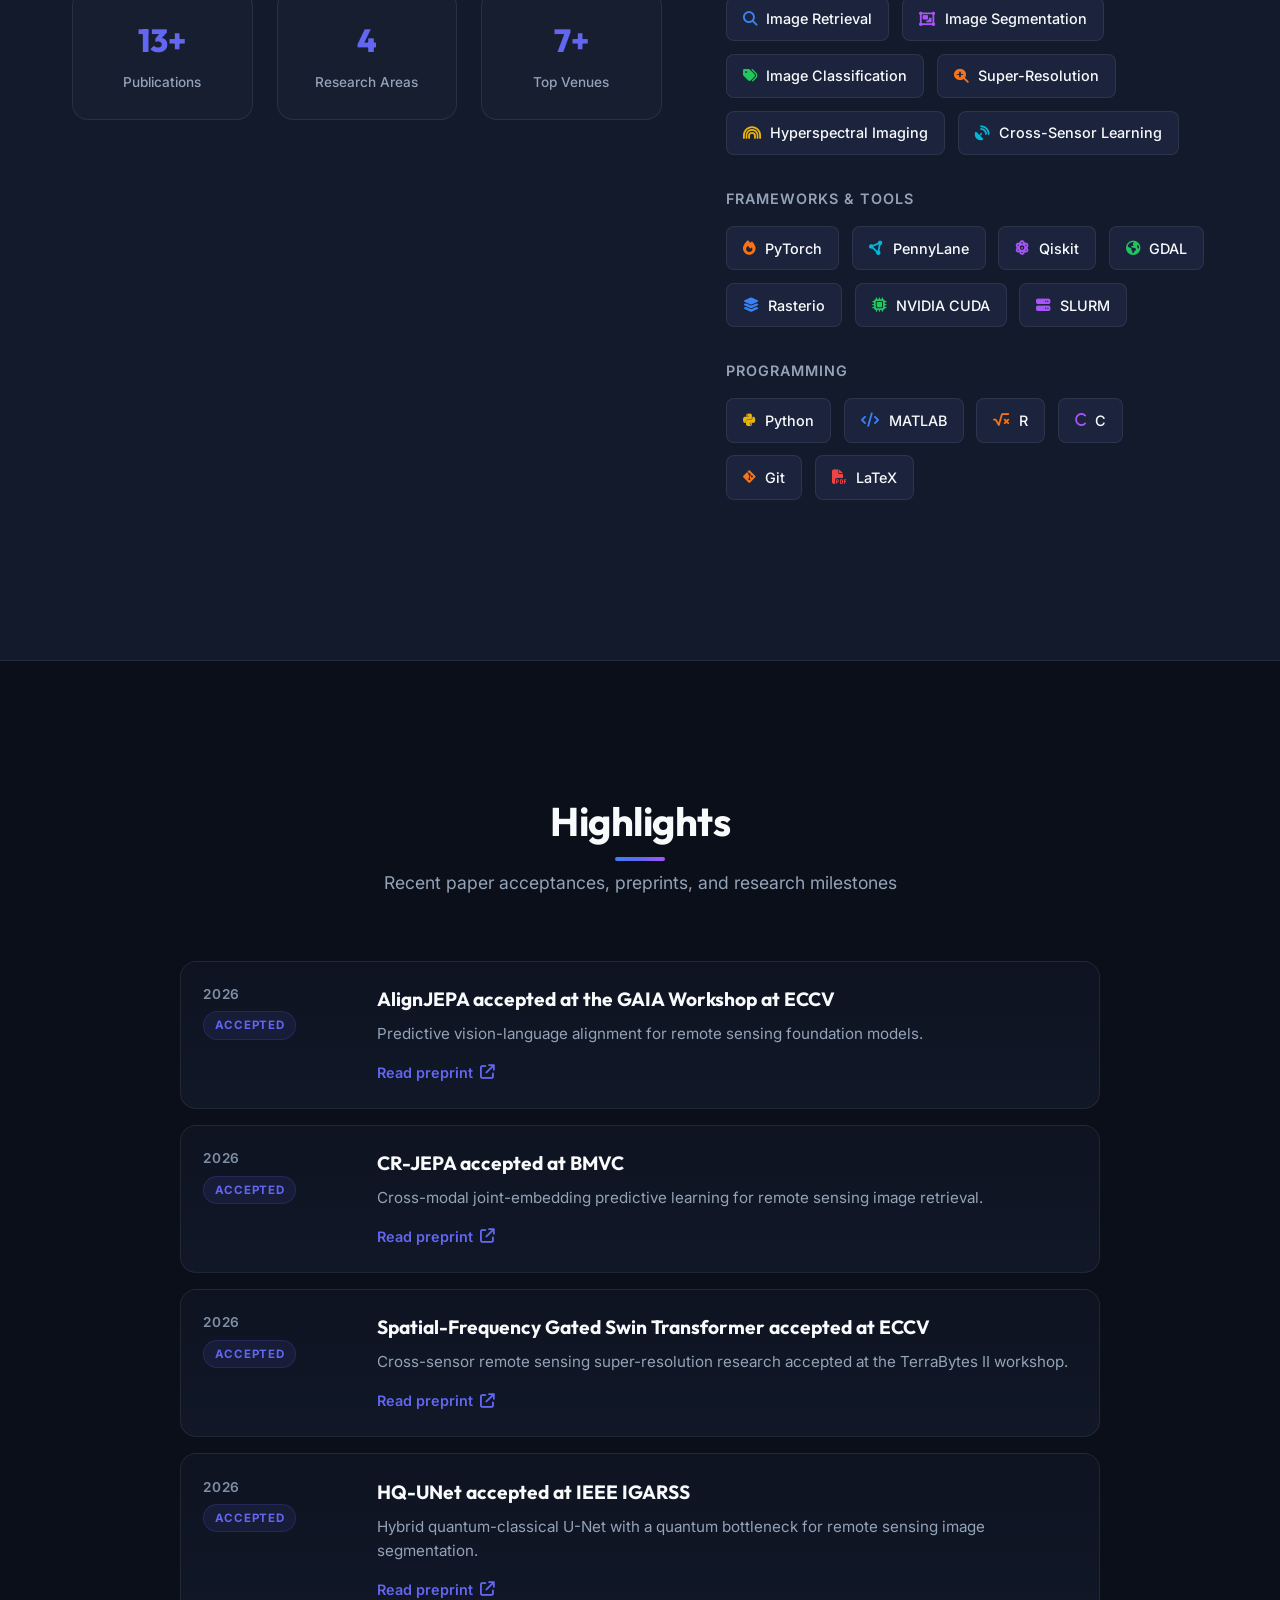
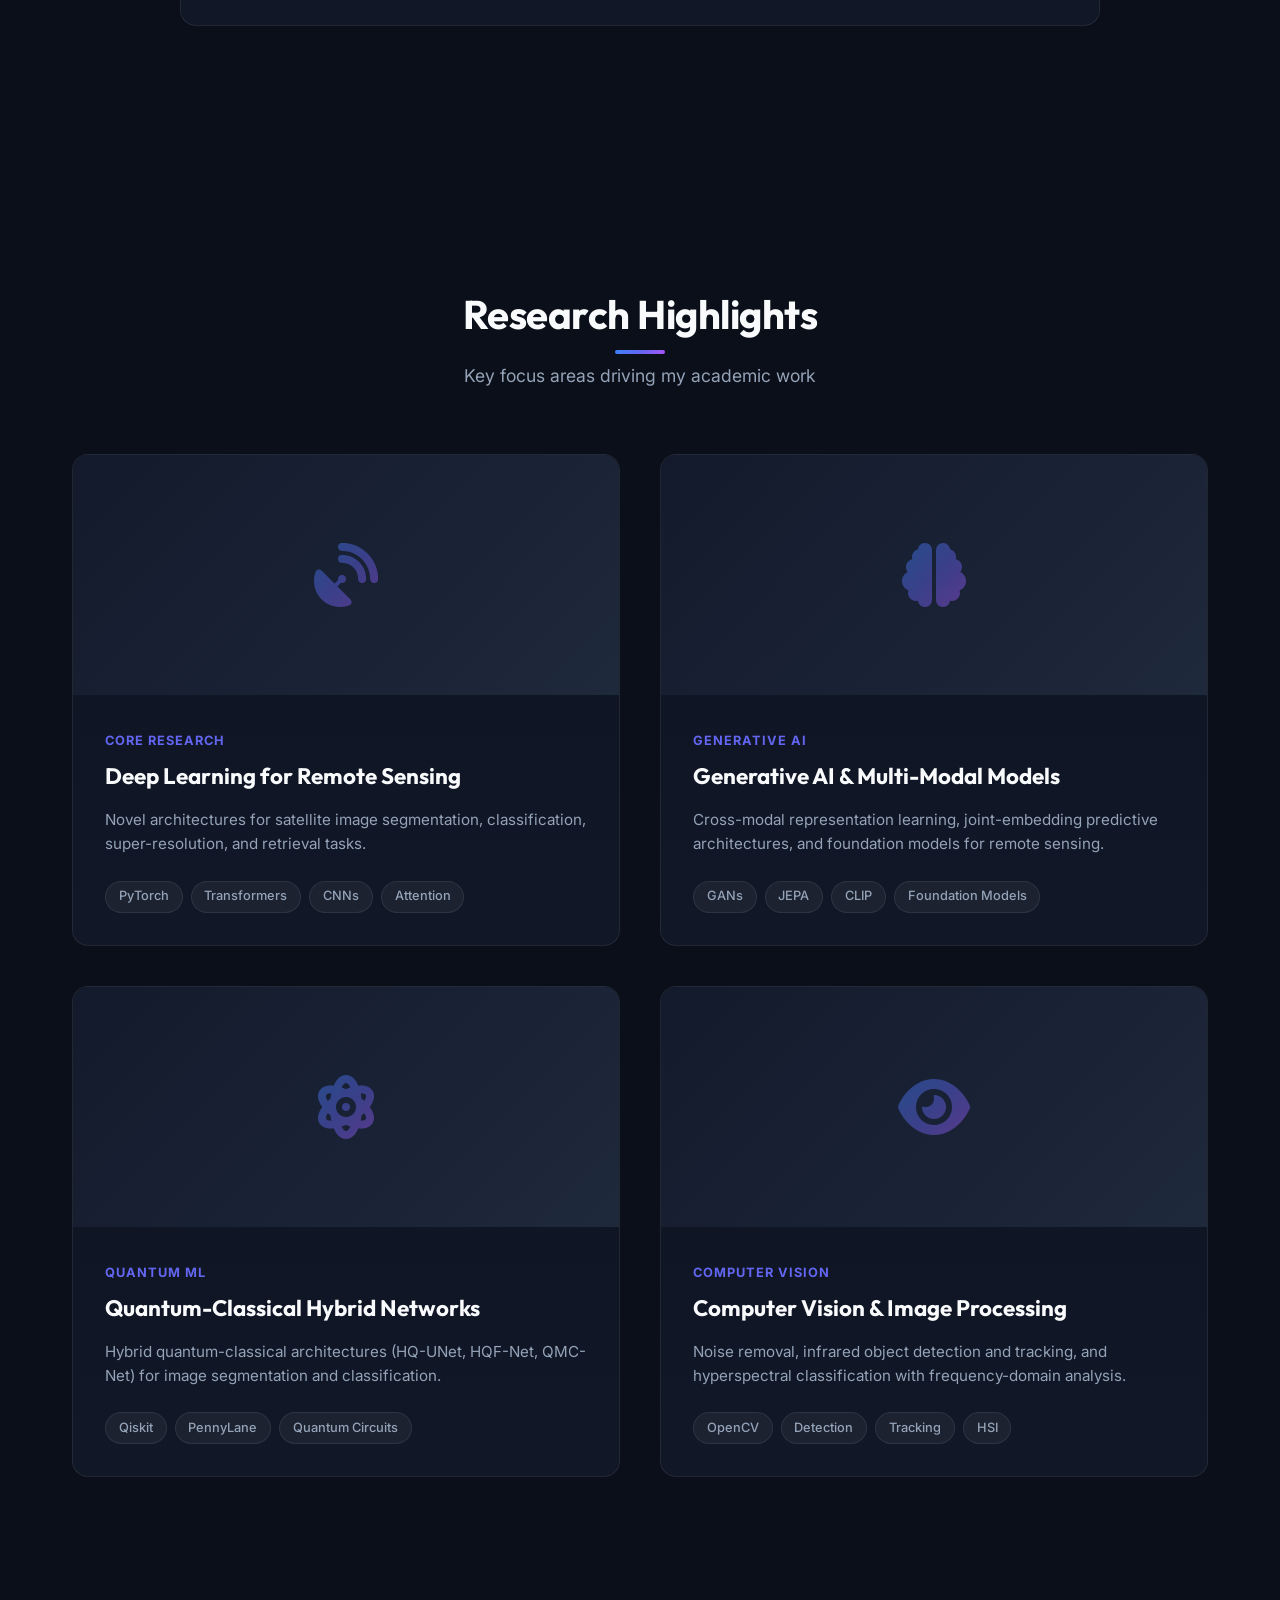
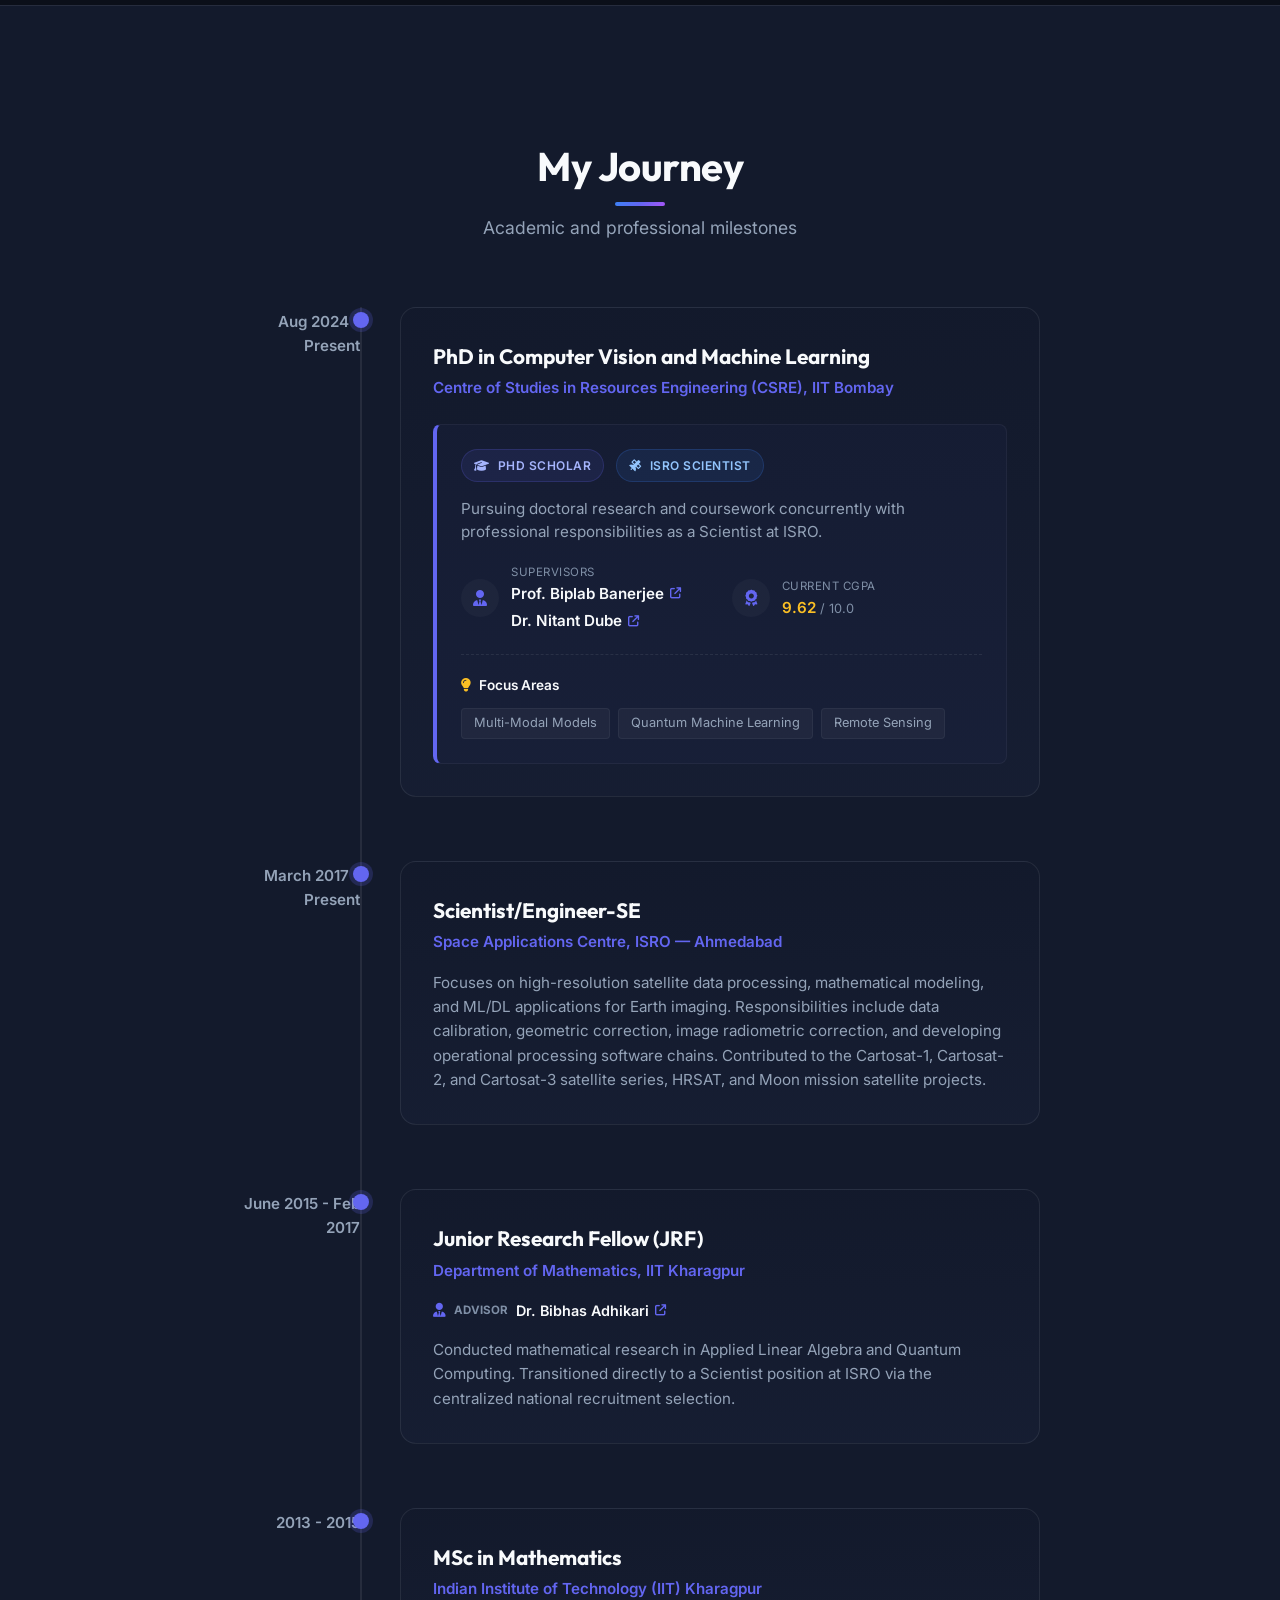
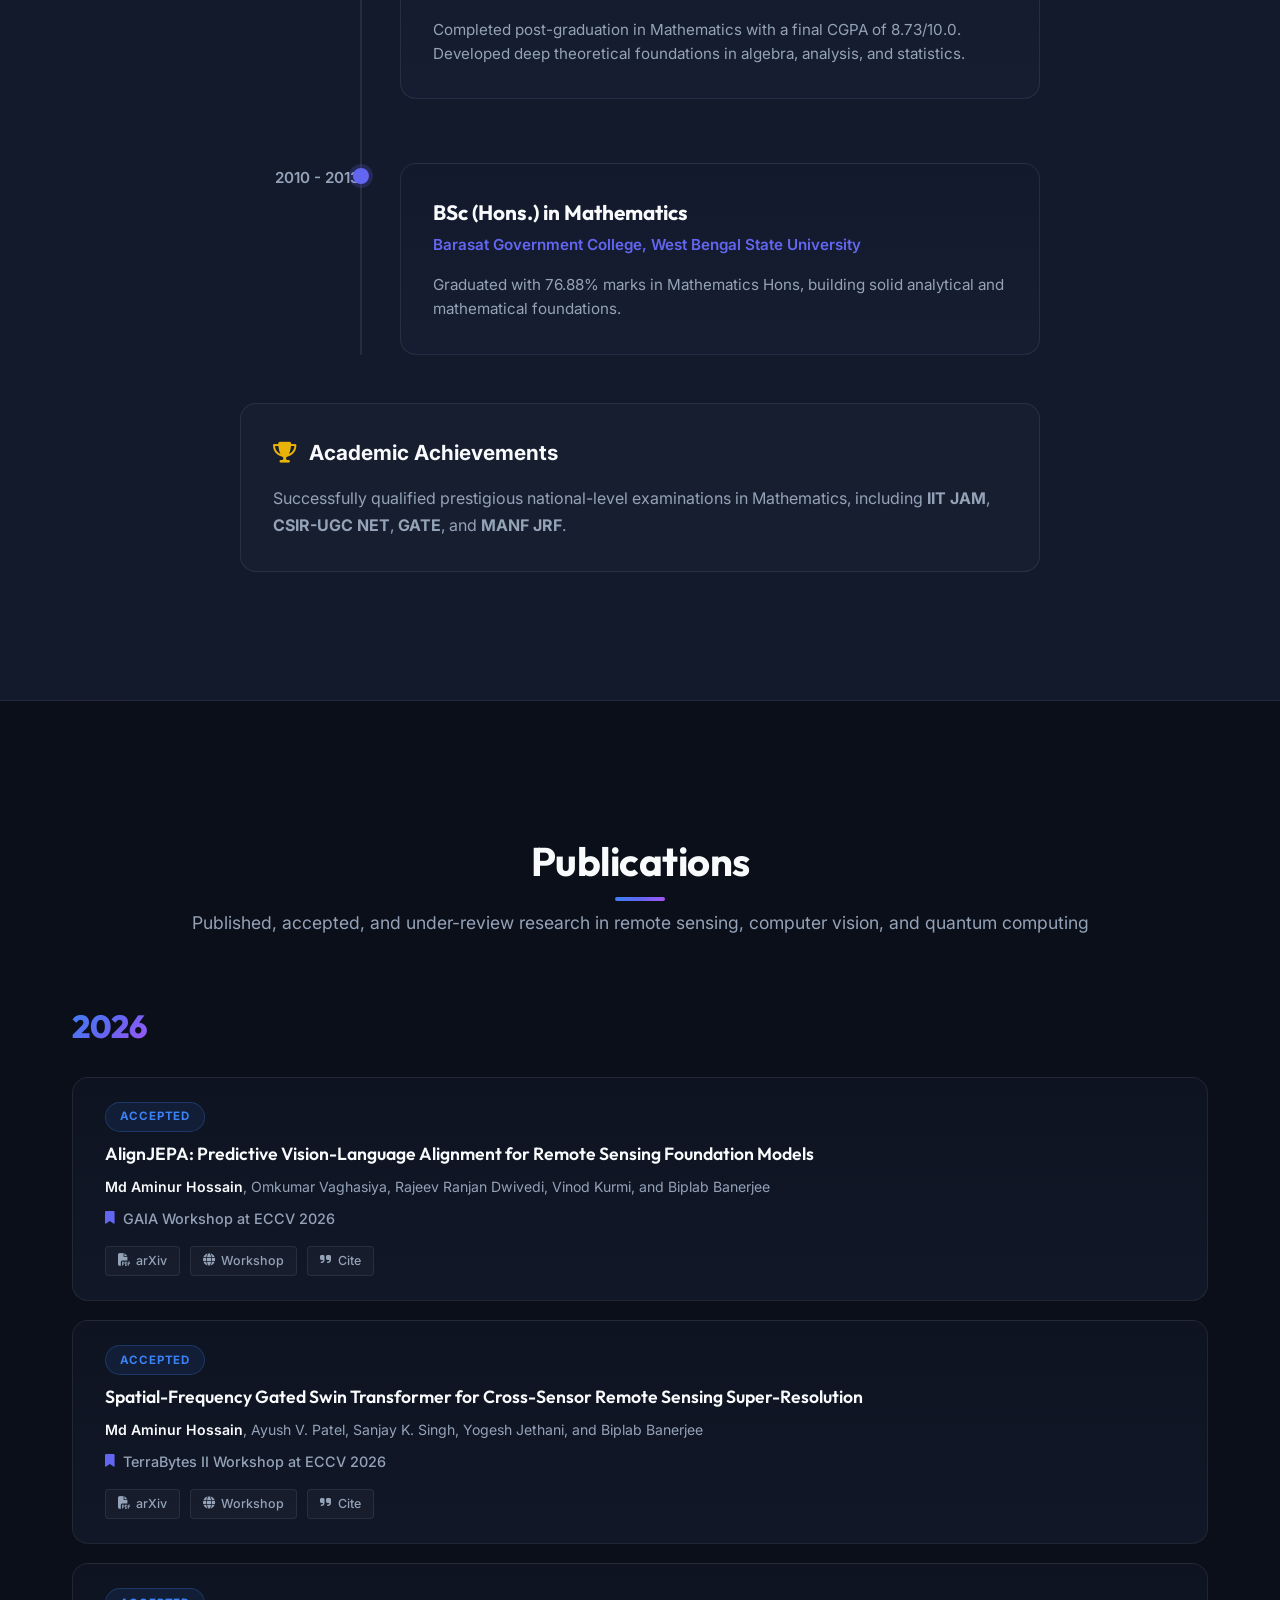
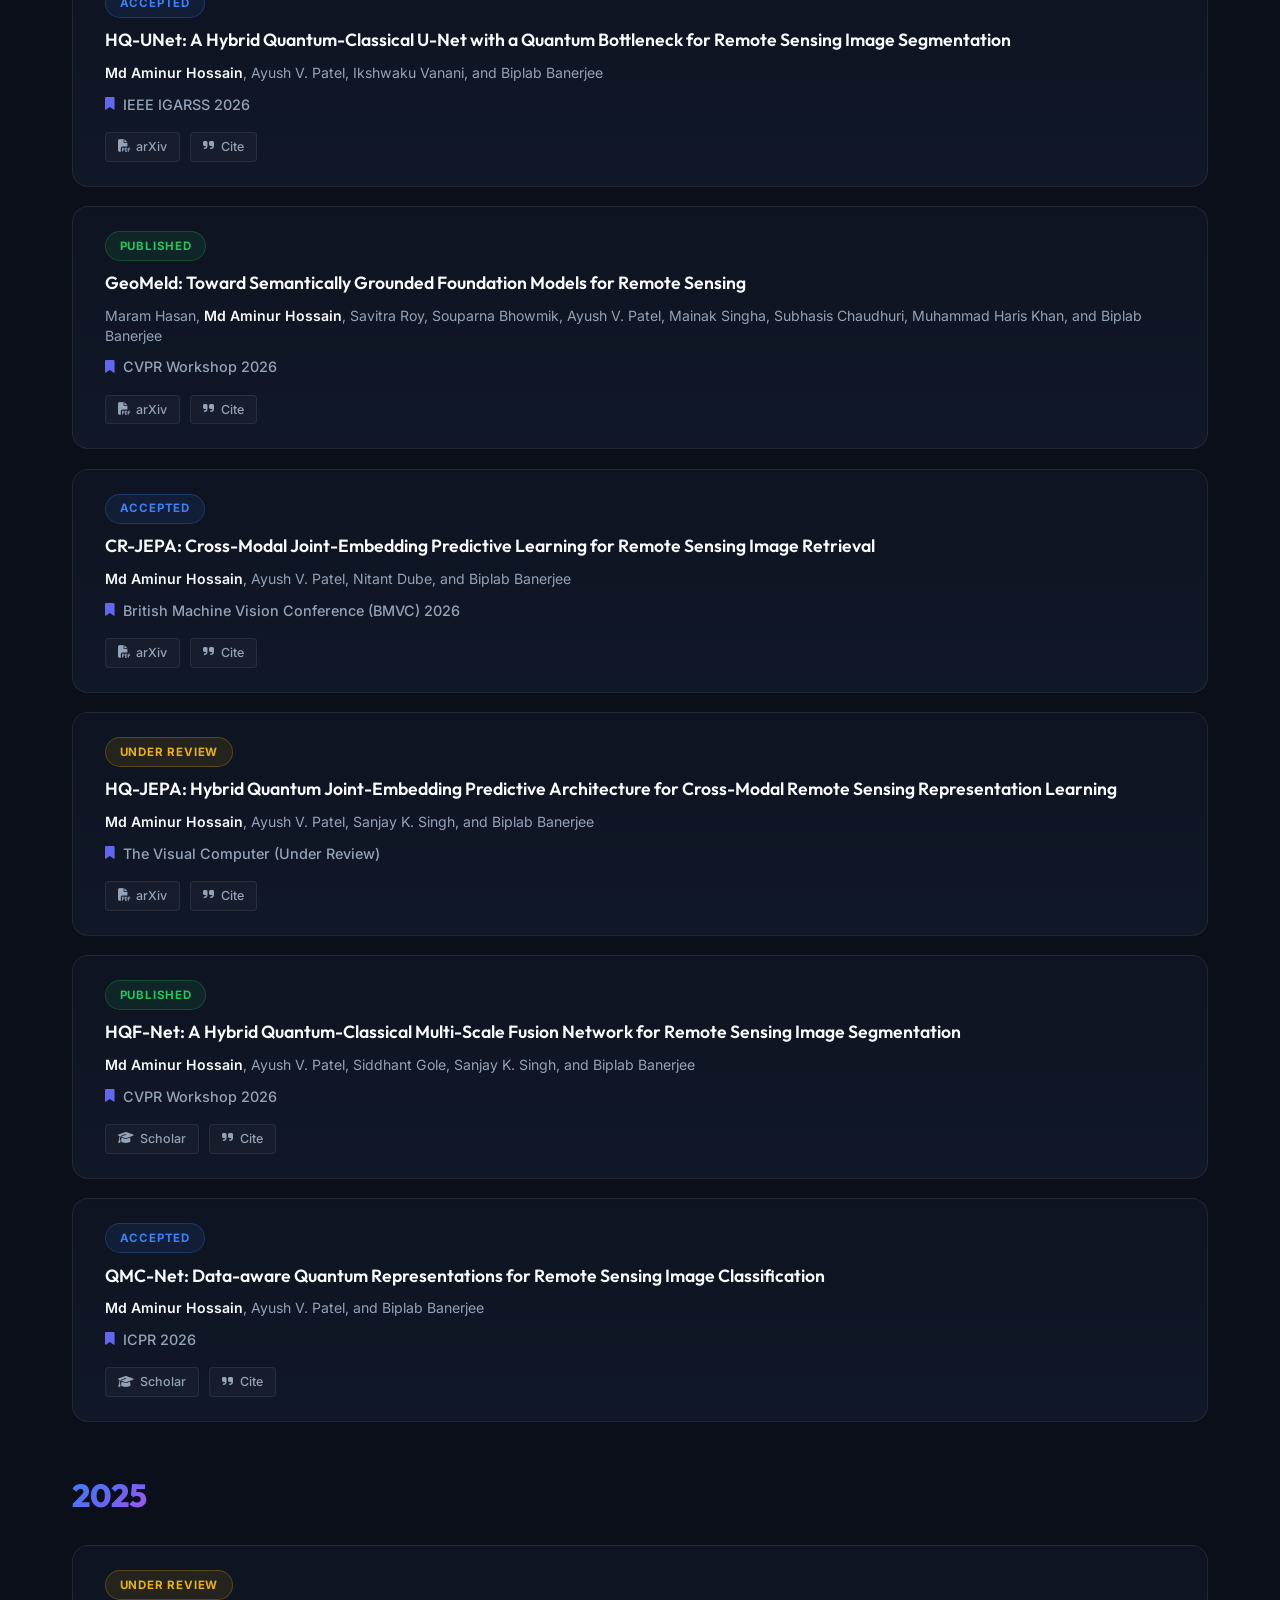
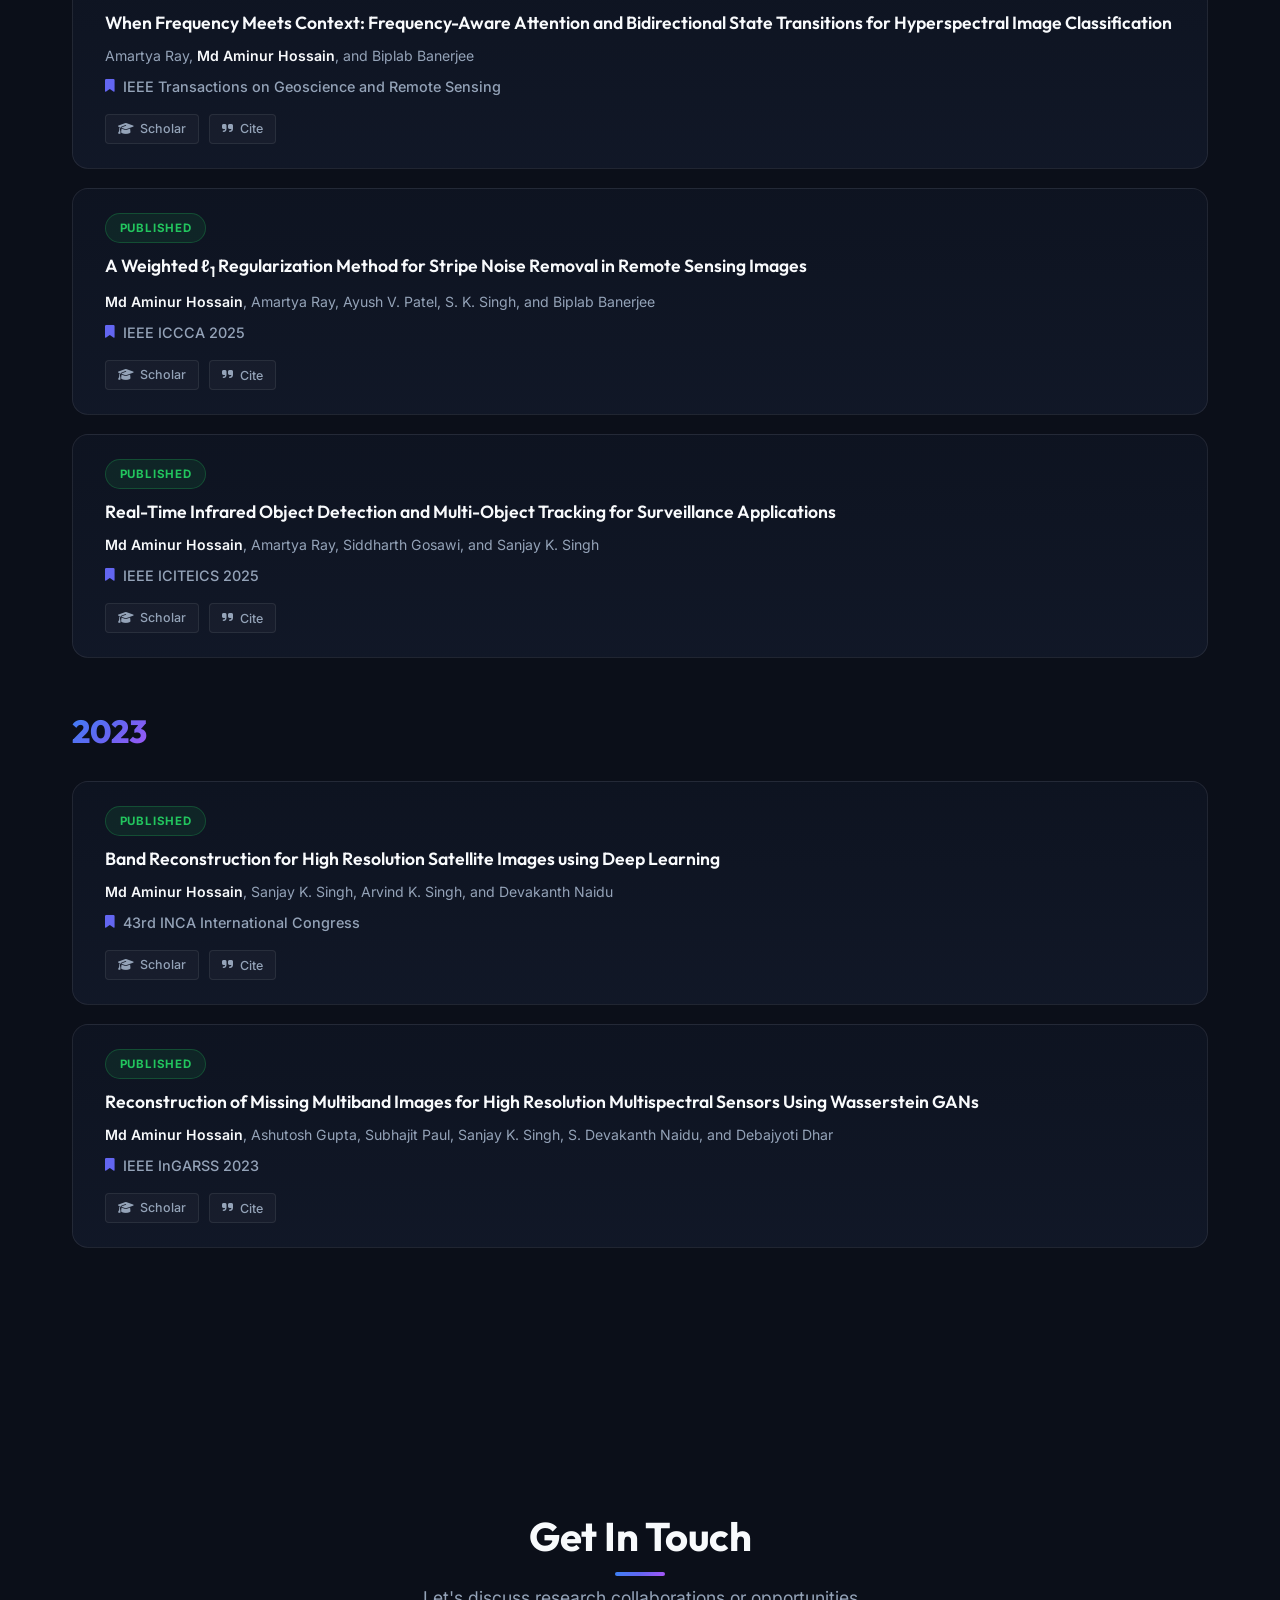
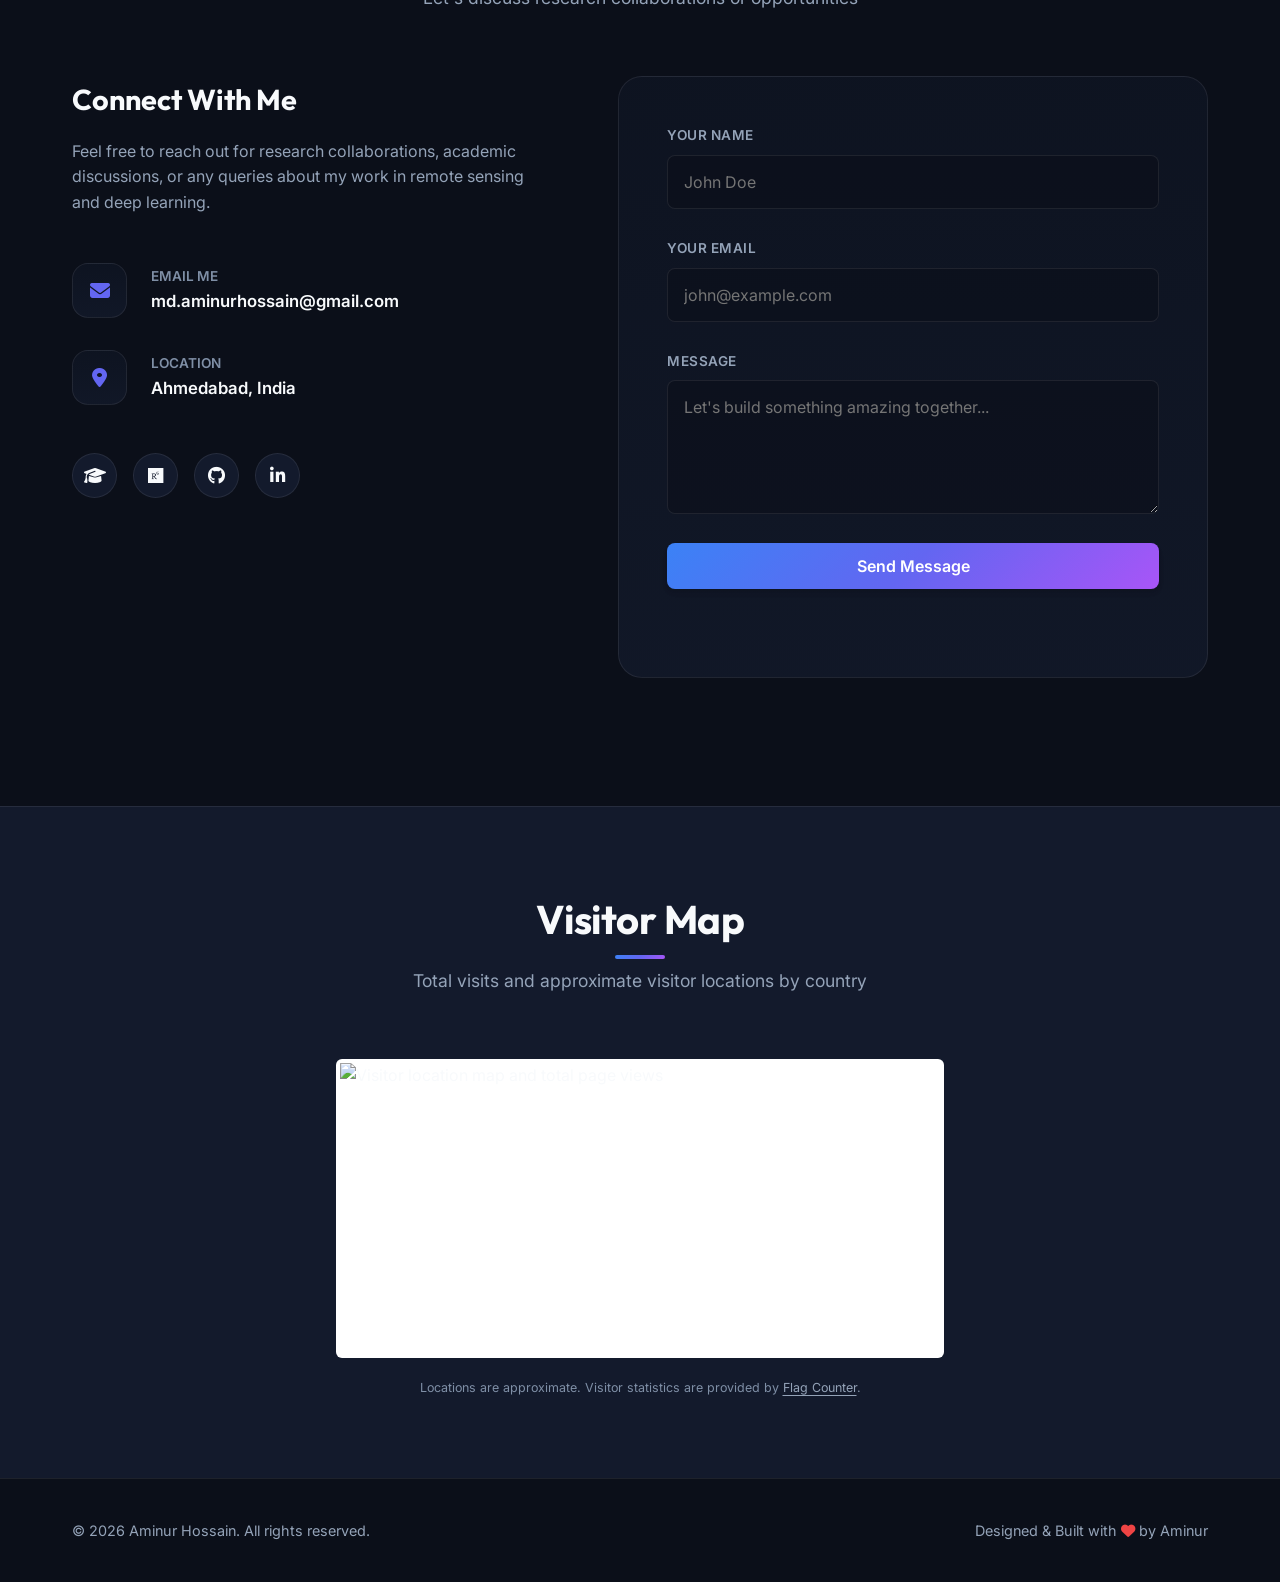
==== commit 5be1df49: "Restore original profile photo" ====
--- a/index.html
+++ b/index.html
@@ -13,15 +13,15 @@
     <meta property="og:title" content="Aminur Hossain | PhD Researcher at IIT Bombay">
     <meta property="og:description" content="Official research portfolio of Aminur Hossain, PhD student at IIT Bombay and Scientist/Engineer-SE at SAC, ISRO.">
     <meta property="og:url" content="https://aminurhossain.github.io/">
-    <meta property="og:image" content="https://aminurhossain.github.io/profile2.jpg">
+    <meta property="og:image" content="https://aminurhossain.github.io/profile2.png">
     <meta property="og:image:alt" content="Aminur Hossain">
-    <meta property="og:image:width" content="1024">
-    <meta property="og:image:height" content="1024">
+    <meta property="og:image:width" content="1254">
+    <meta property="og:image:height" content="1254">
     <meta name="twitter:card" content="summary">
     <meta name="twitter:title" content="Aminur Hossain | PhD Researcher at IIT Bombay">
     <meta name="twitter:description" content="Official research portfolio covering remote sensing, deep learning, computer vision, generative AI, and quantum machine learning.">
-    <meta name="twitter:image" content="https://aminurhossain.github.io/profile2.jpg">
-    <link rel="icon" href="profile2.jpg" type="image/jpeg">
+    <meta name="twitter:image" content="https://aminurhossain.github.io/profile2.png">
+    <link rel="icon" href="profile2.png" type="image/png">
     <script type="application/ld+json">
     {
       "@context": "https://schema.org",
@@ -53,7 +53,7 @@
           "name": "Aminur Hossain",
           "alternateName": "Md Aminur Hossain",
           "url": "https://aminurhossain.github.io/",
-          "image": "https://aminurhossain.github.io/profile2.jpg",
+          "image": "https://aminurhossain.github.io/profile2.png",
           "jobTitle": "Scientist/Engineer-SE and PhD Scholar",
           "affiliation": [
             {
@@ -147,7 +147,7 @@
                 </div>
                 <div class="hero-visual animate-scale-up">
                     <div class="profile-image-container">
-                        <img src="profile2.jpg" alt="Aminur Hossain" class="profile-img" width="1024" height="1024" fetchpriority="high" decoding="async">
+                        <img src="profile2.png" alt="Aminur Hossain" class="profile-img" width="1254" height="1254" fetchpriority="high" decoding="async">
                     </div>
                 </div>
             </div>
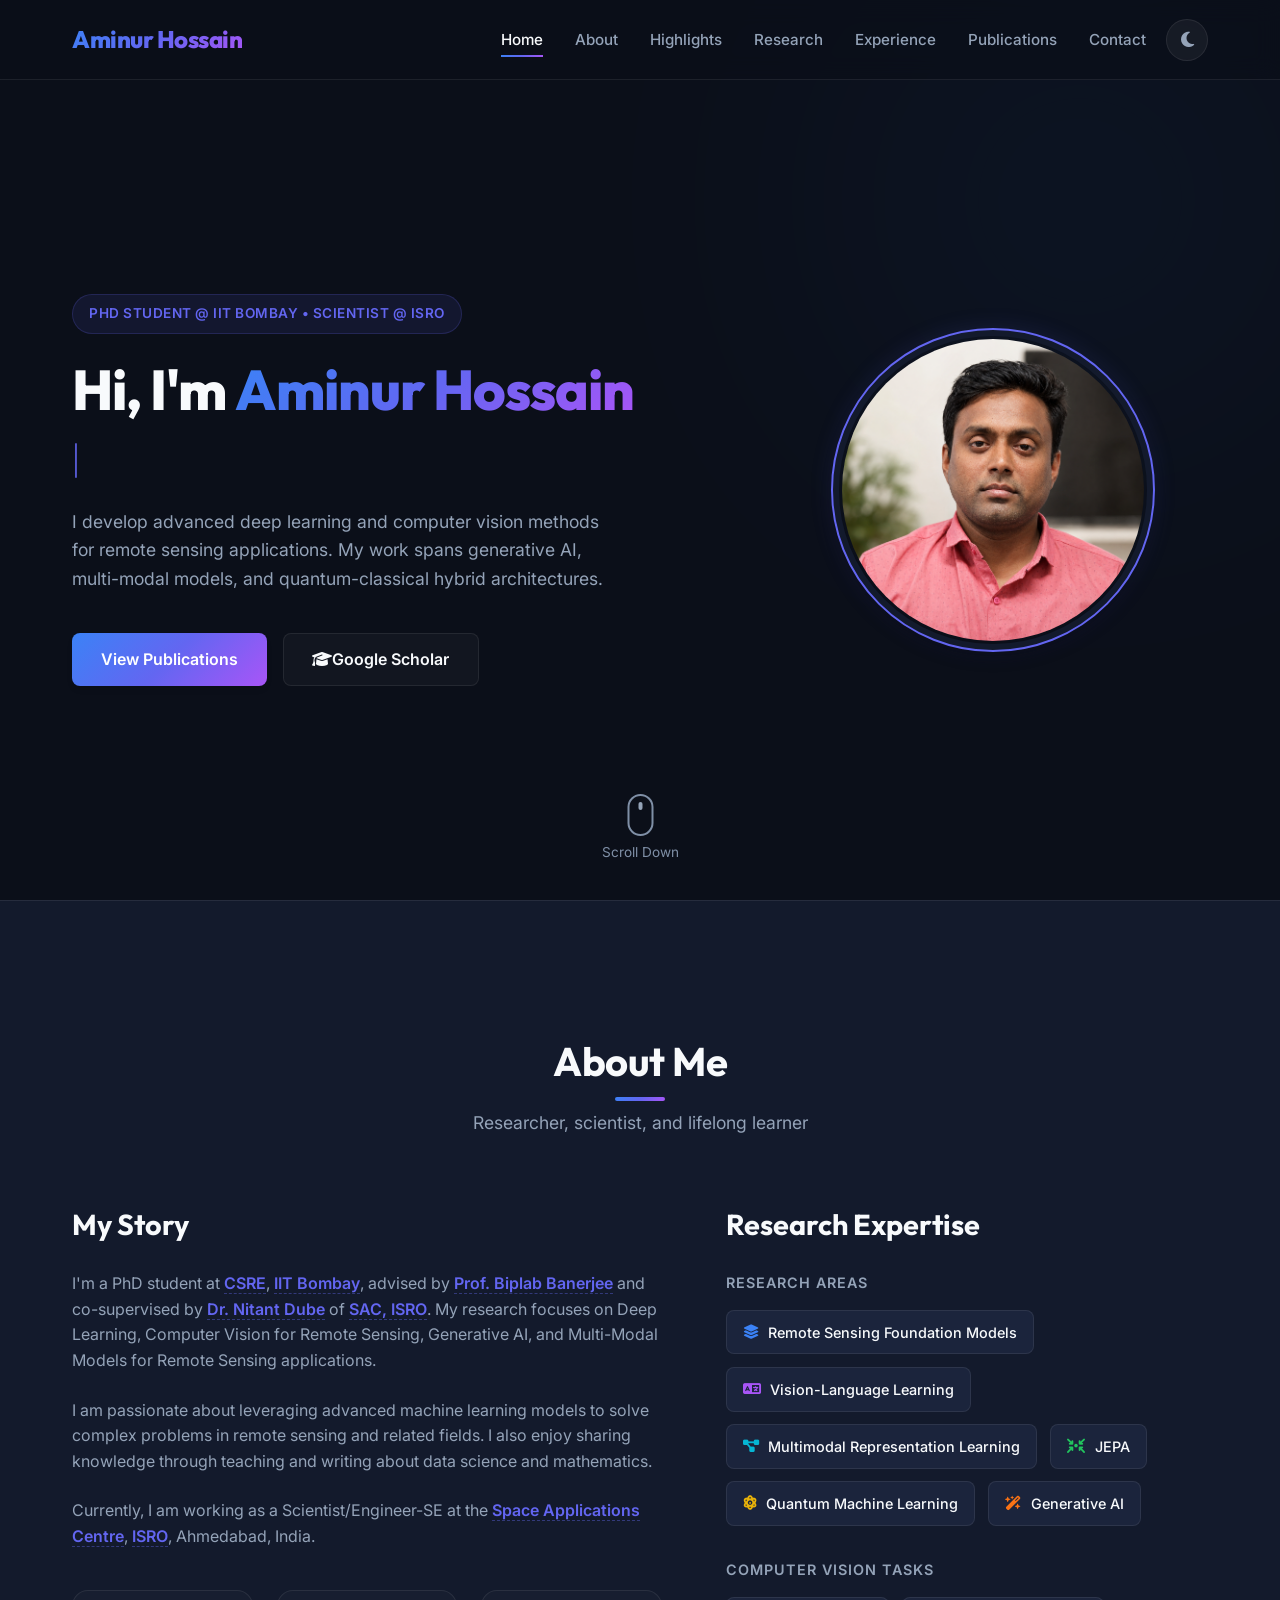
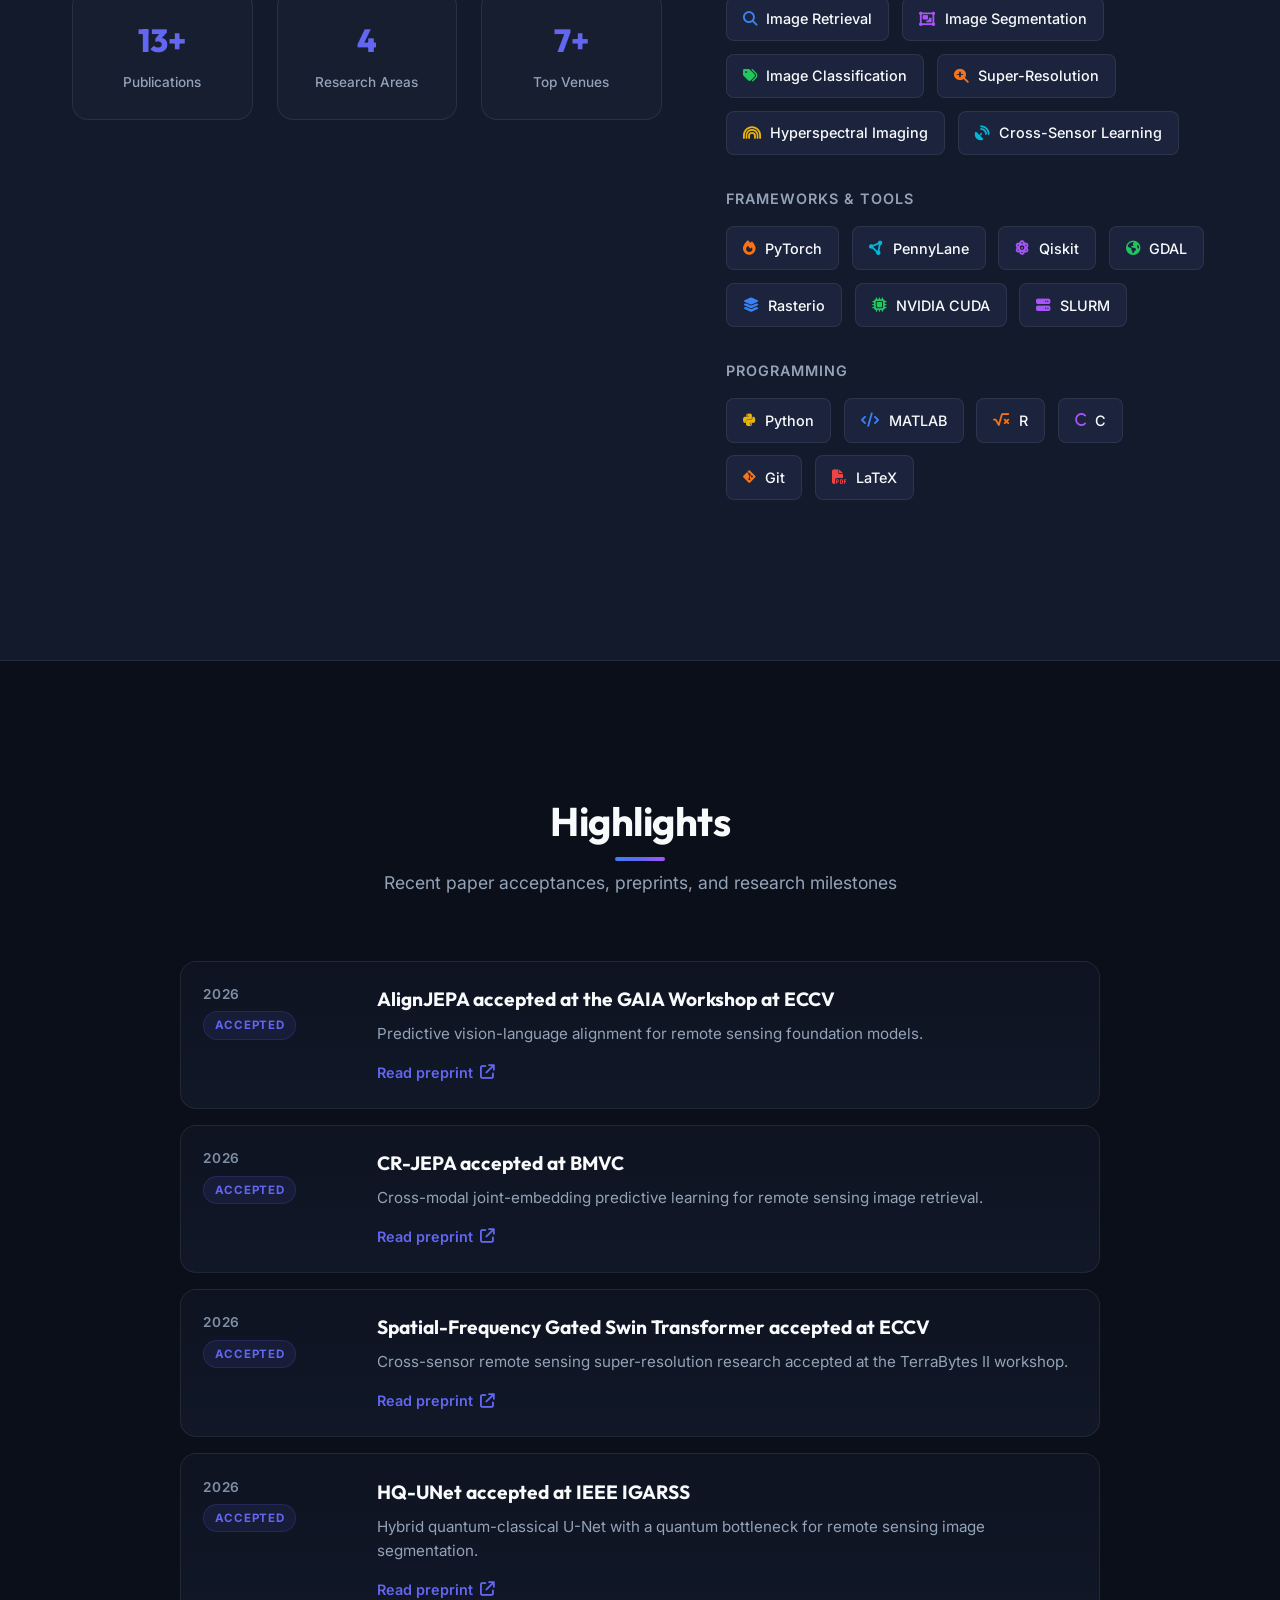
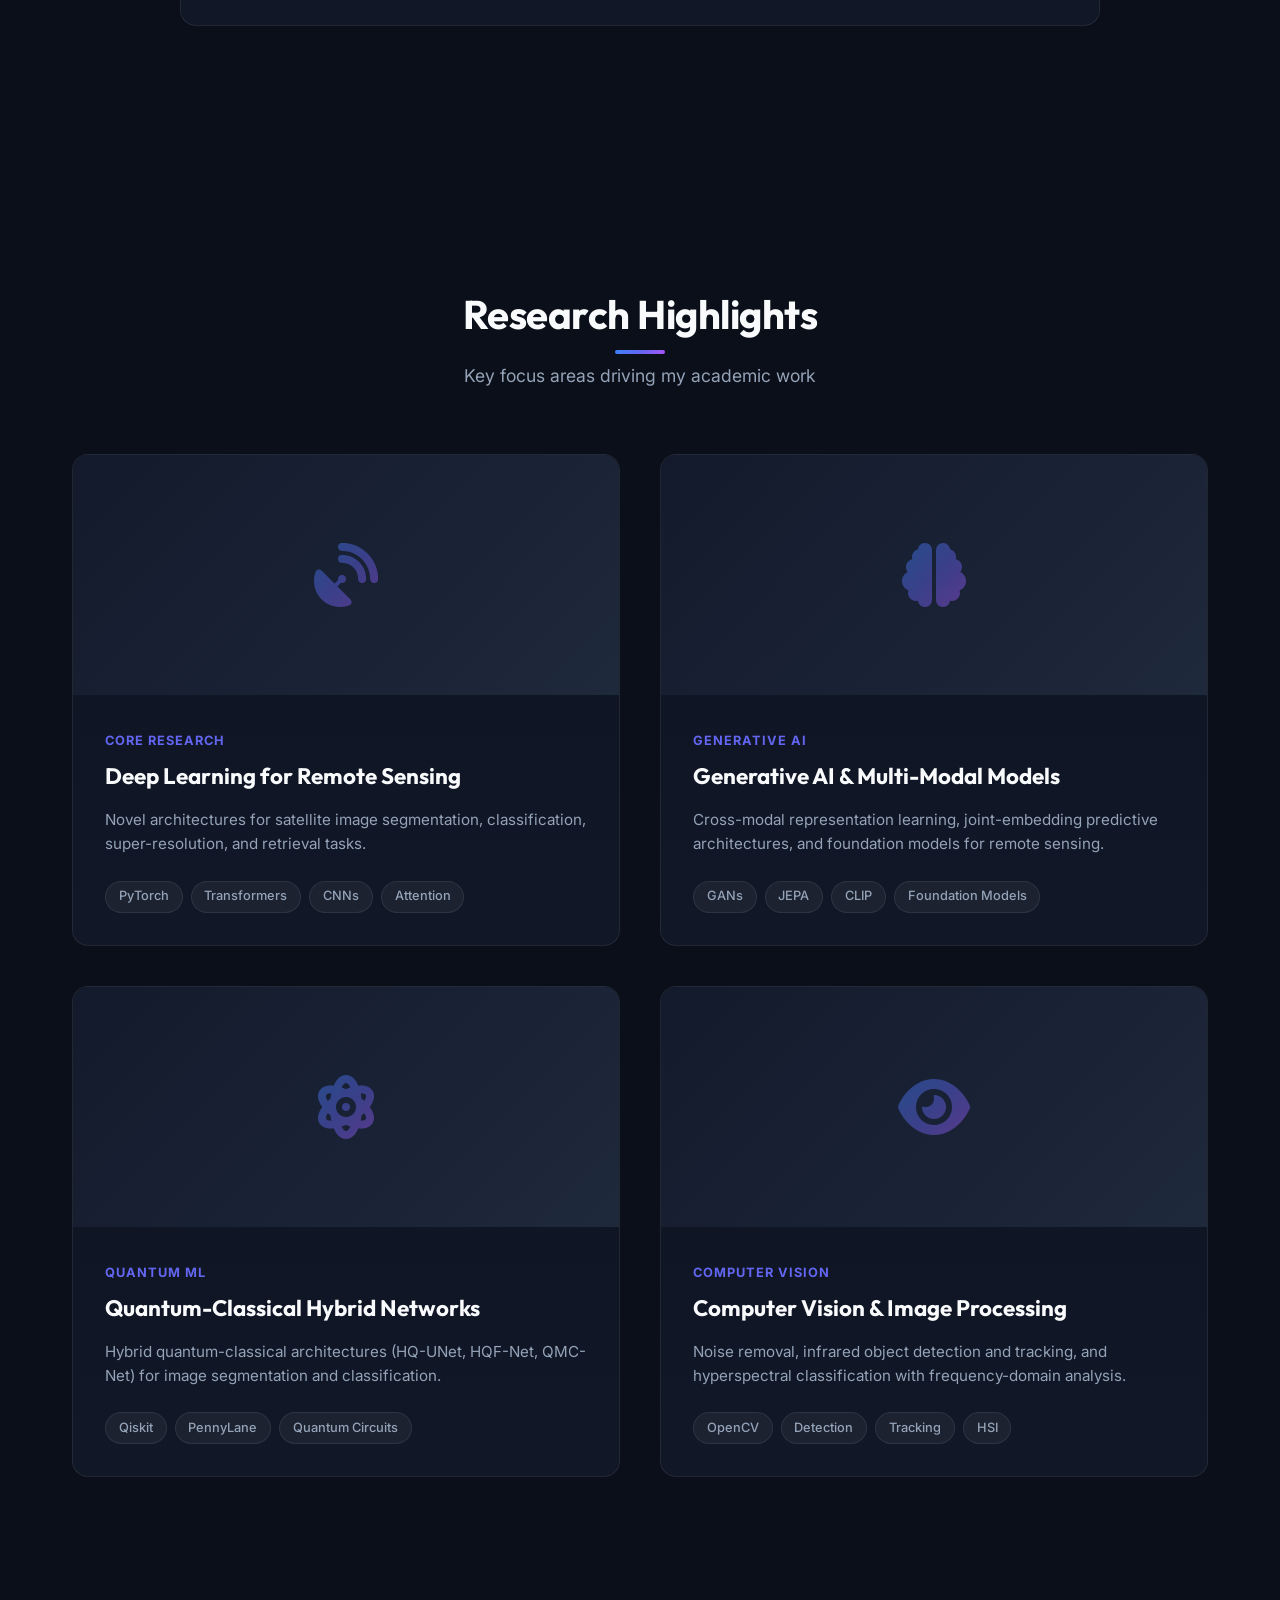
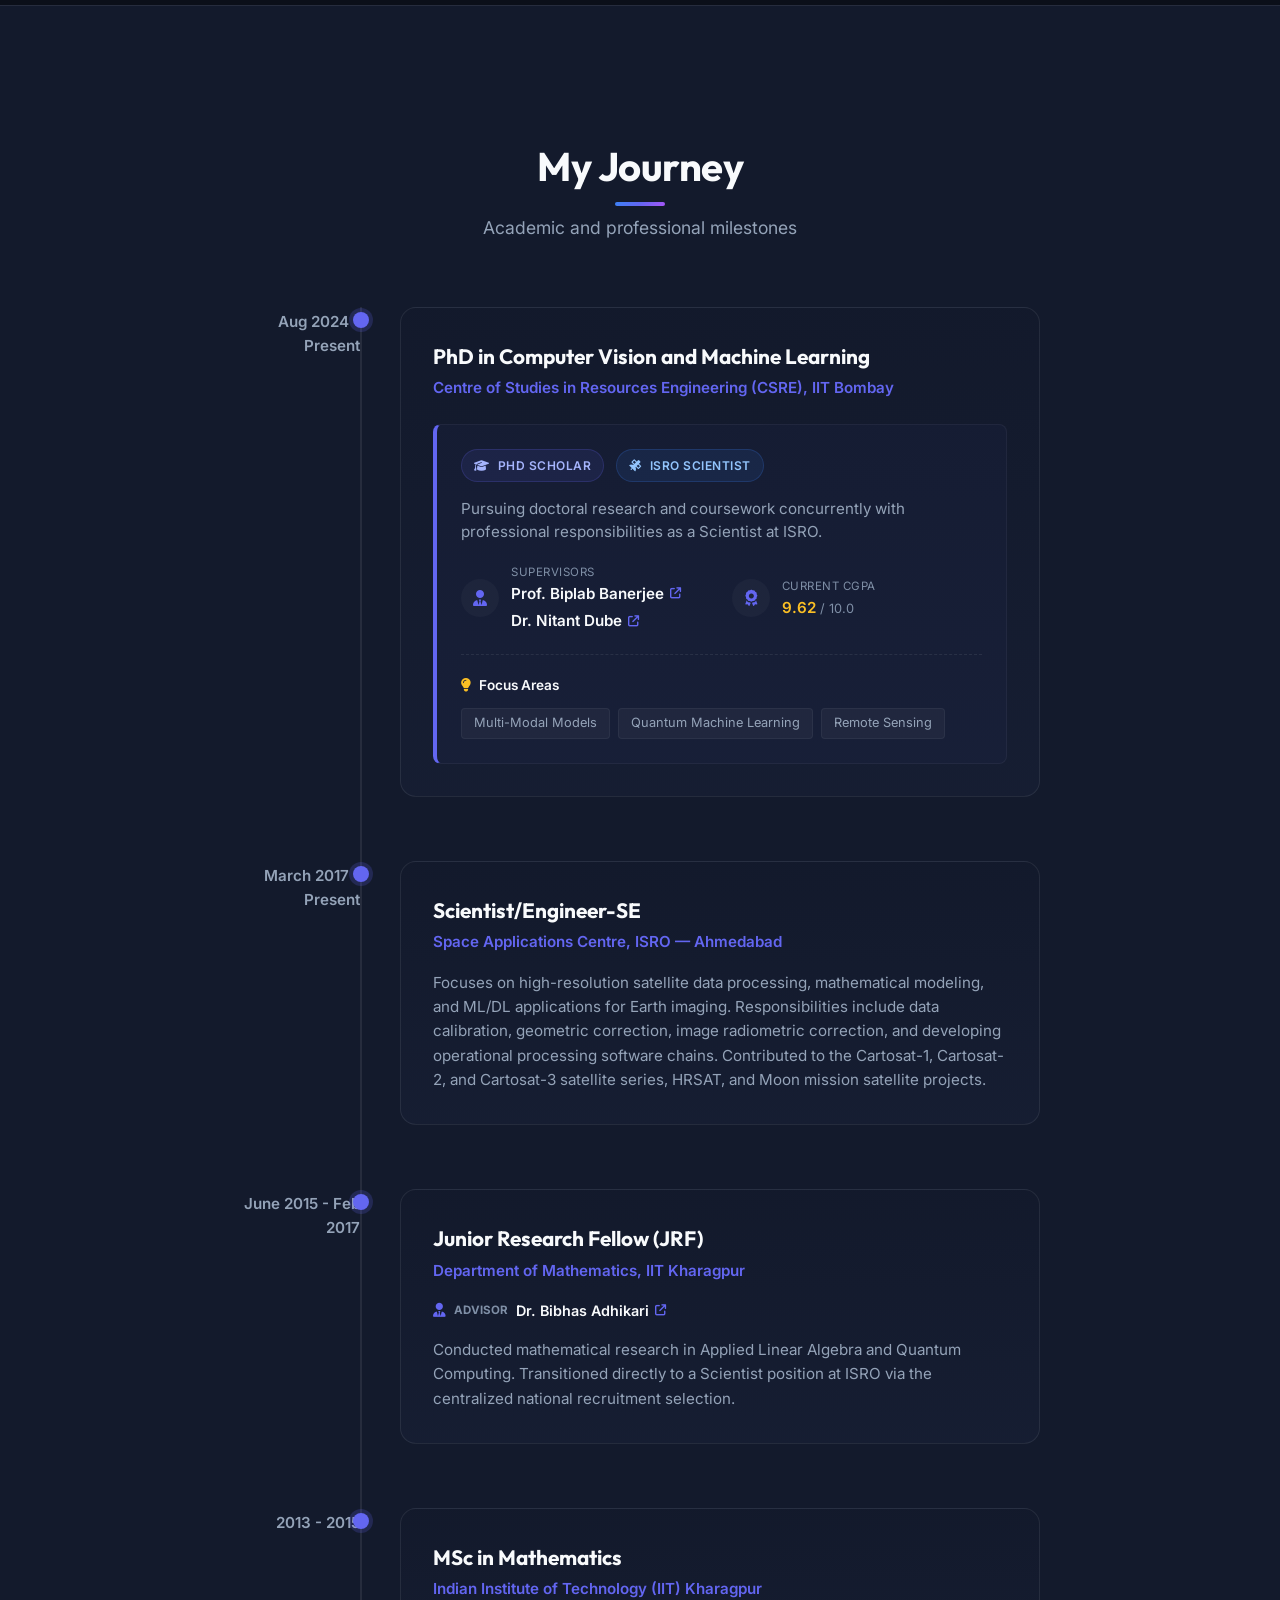
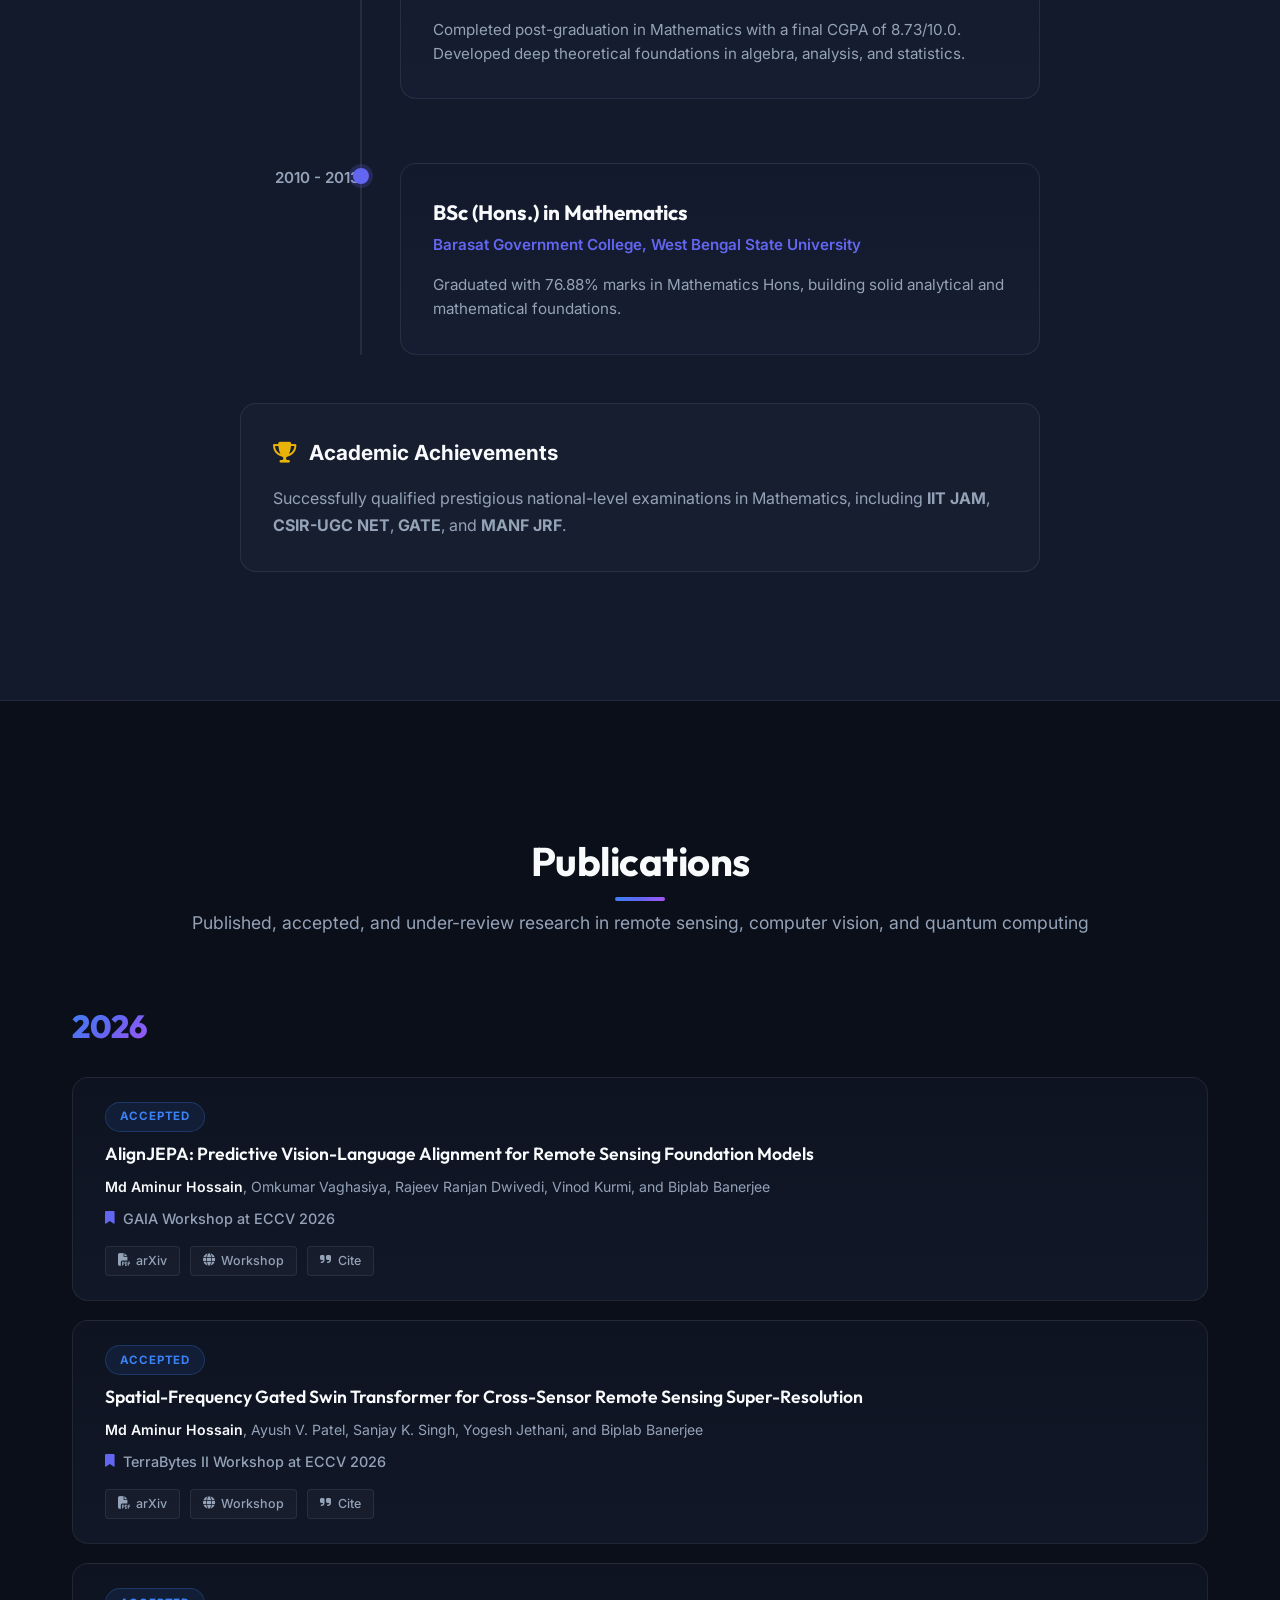
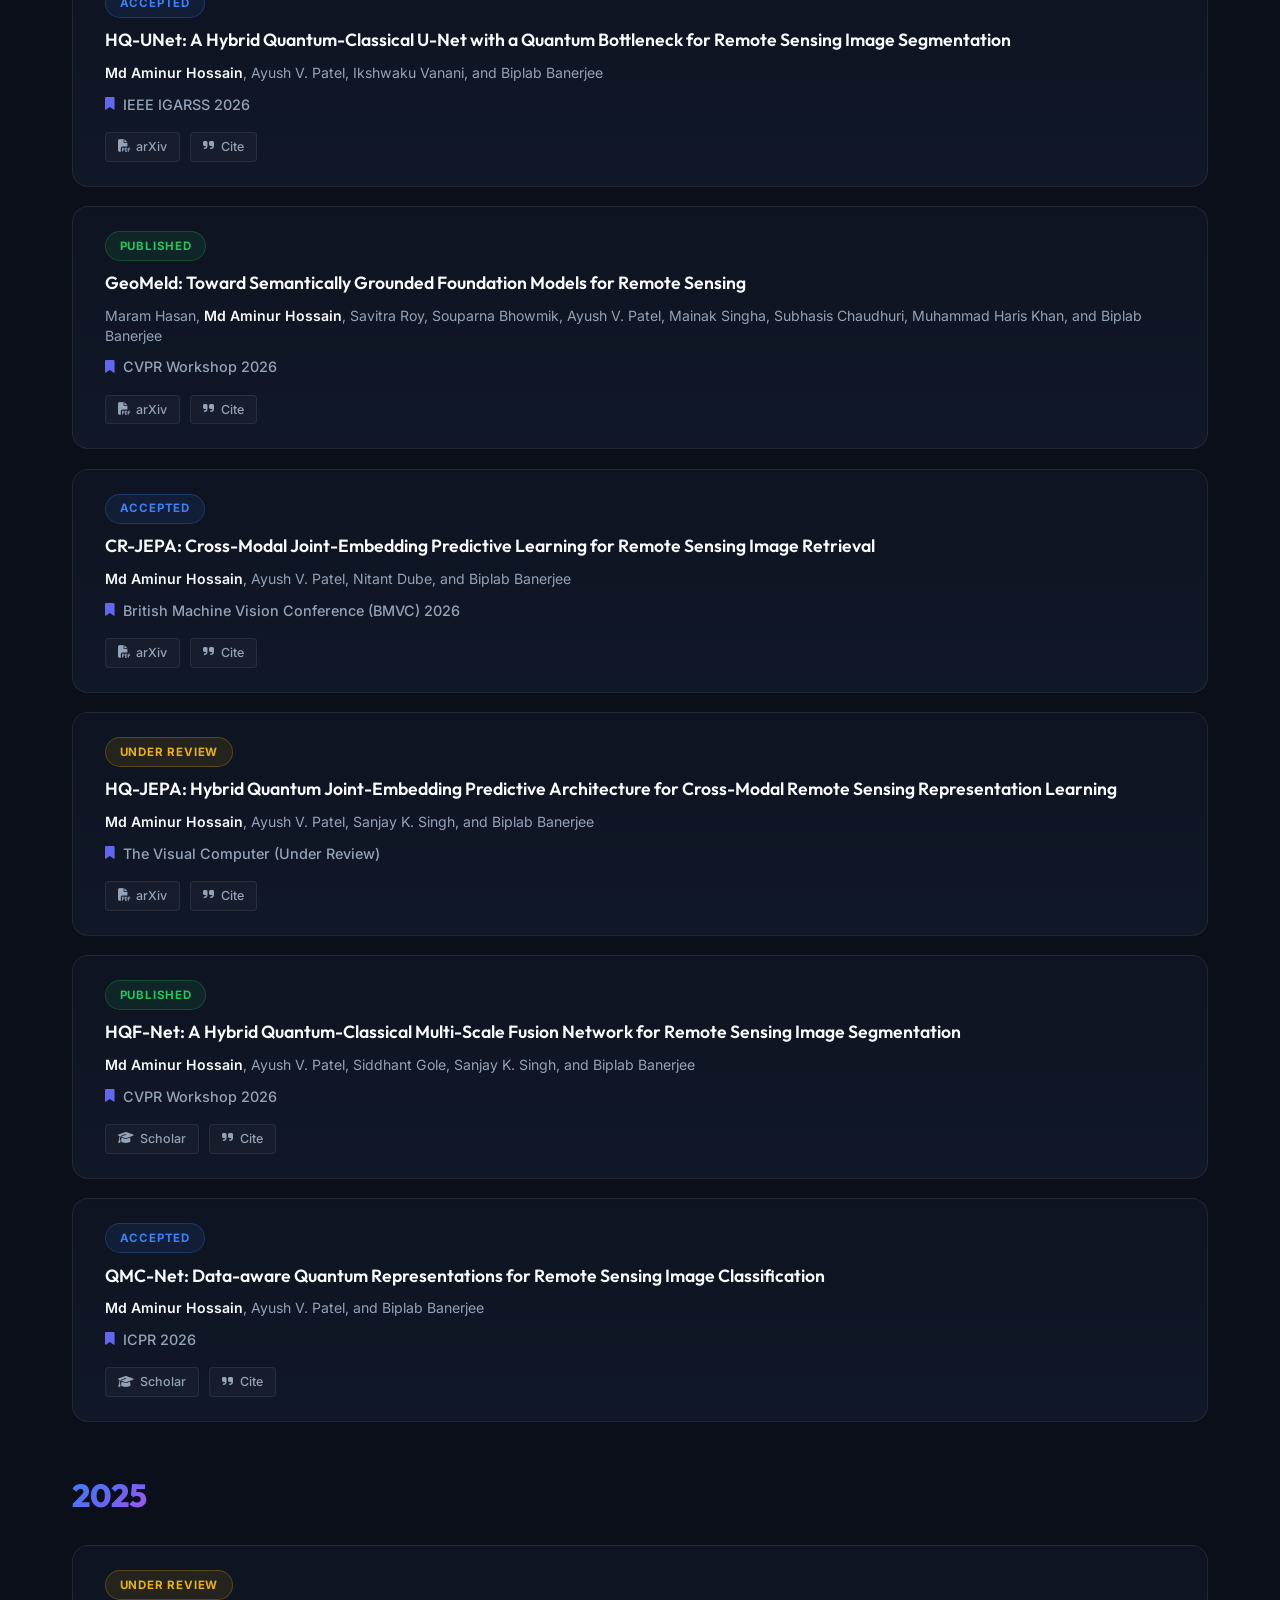
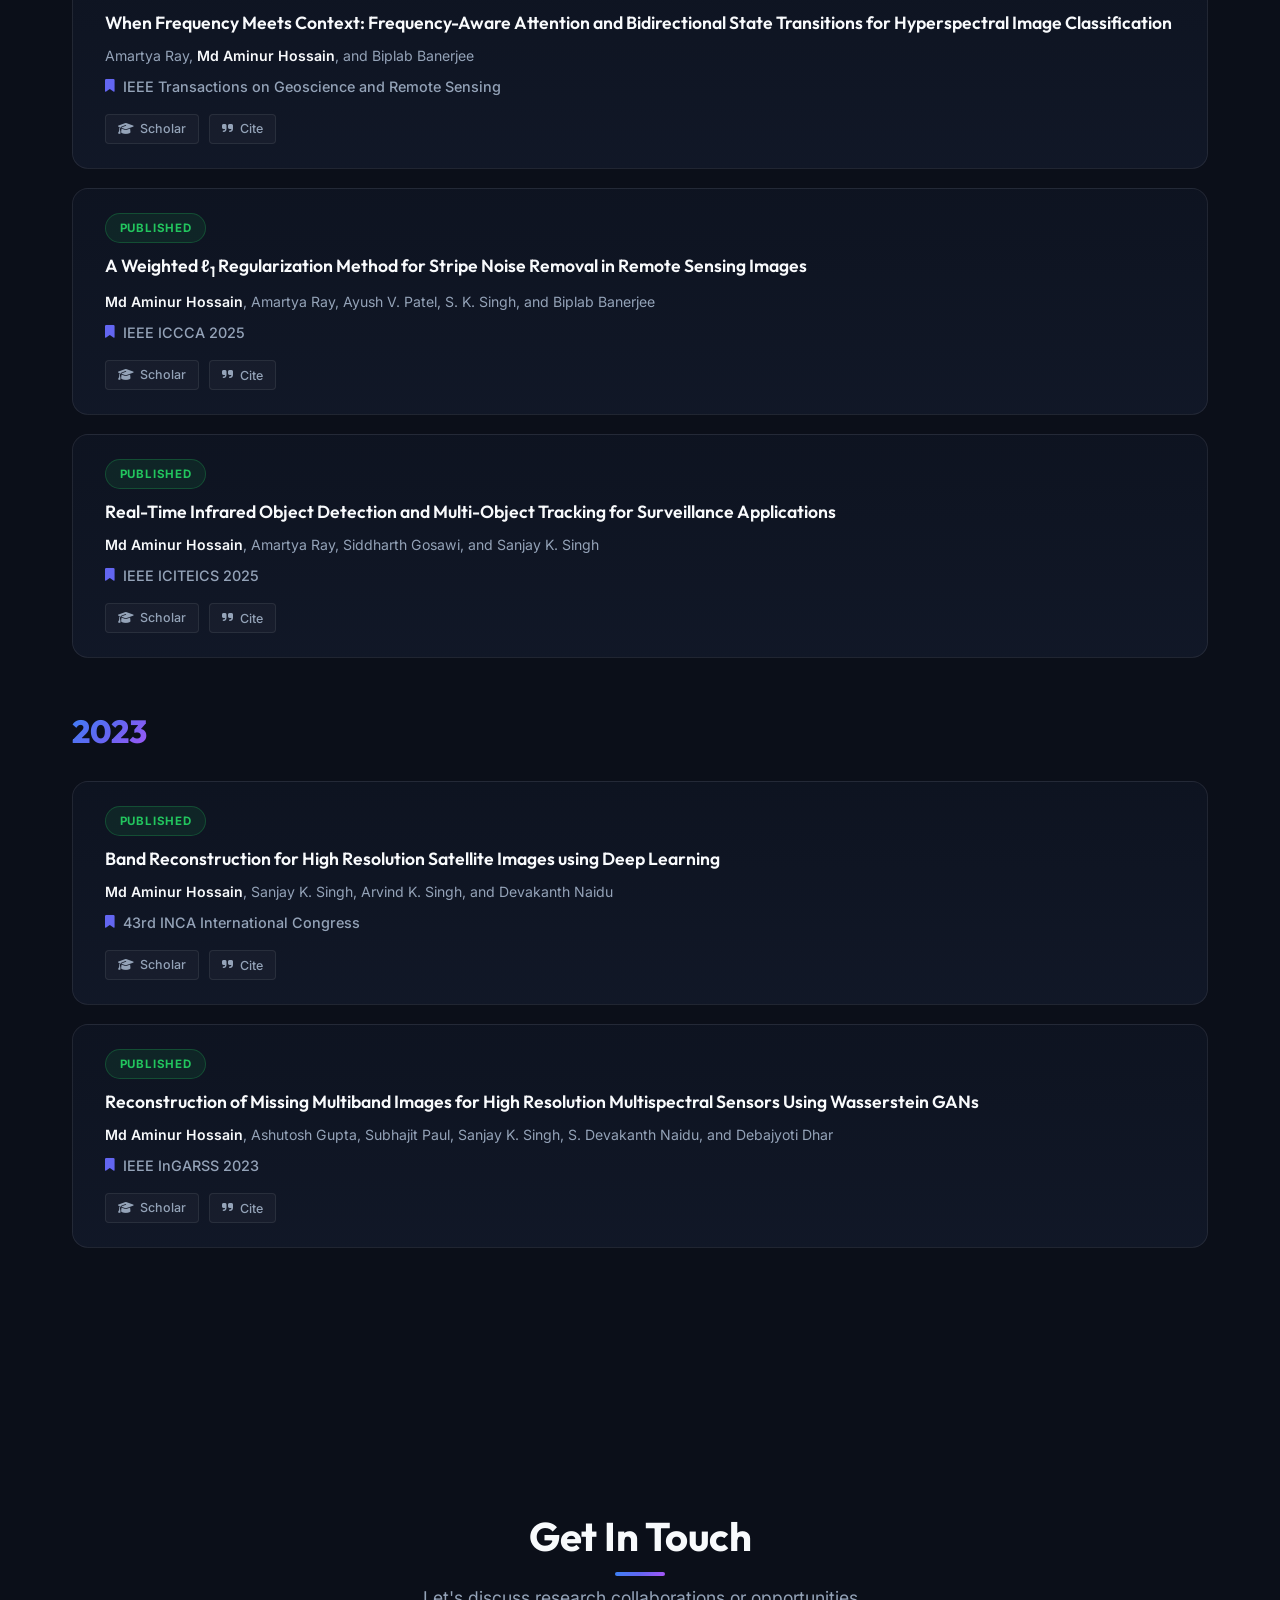
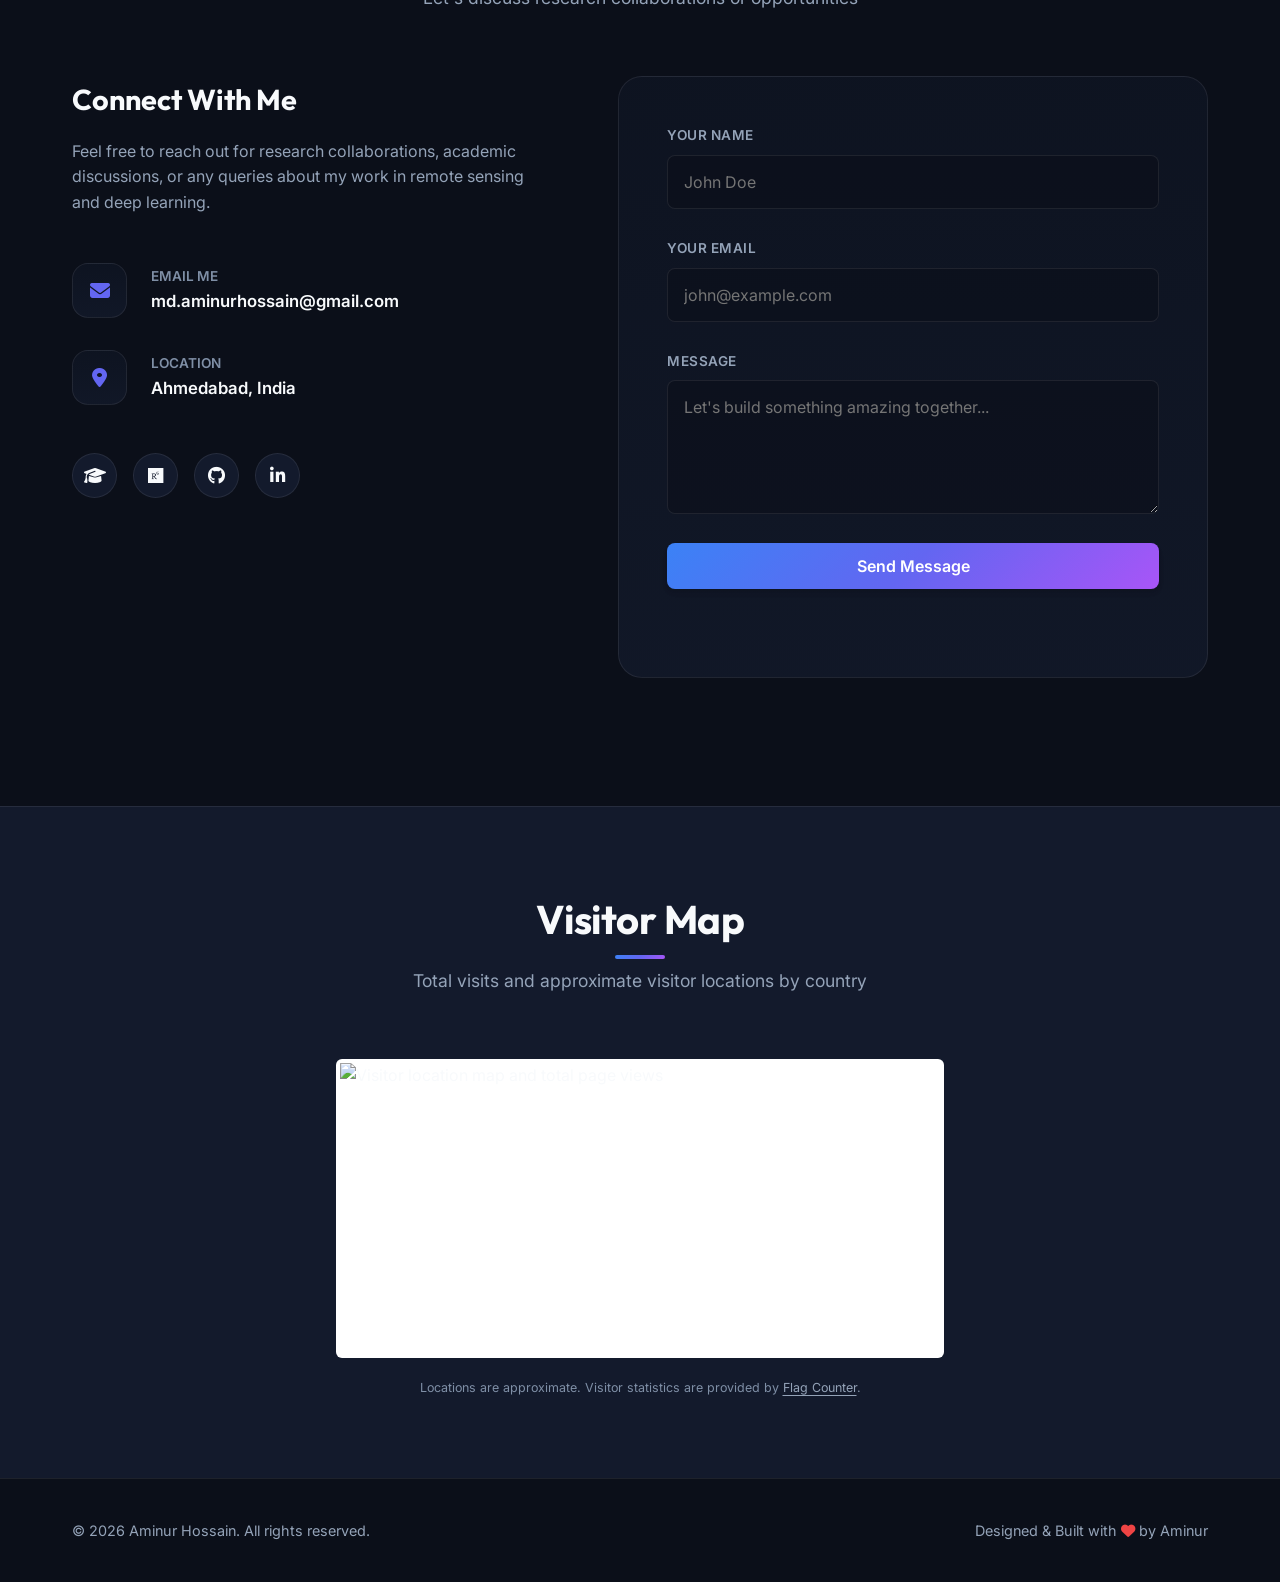
==== commit d8c4716a: "Restore previous profile and map settings" ====
--- a/index.html
+++ b/index.html
@@ -15,13 +15,13 @@
     <meta property="og:url" content="https://aminurhossain.github.io/">
     <meta property="og:image" content="https://aminurhossain.github.io/profile2.png">
     <meta property="og:image:alt" content="Aminur Hossain">
-    <meta property="og:image:width" content="1254">
-    <meta property="og:image:height" content="1254">
+    <meta property="og:image:width" content="1024">
+    <meta property="og:image:height" content="1024">
     <meta name="twitter:card" content="summary">
     <meta name="twitter:title" content="Aminur Hossain | PhD Researcher at IIT Bombay">
     <meta name="twitter:description" content="Official research portfolio covering remote sensing, deep learning, computer vision, generative AI, and quantum machine learning.">
     <meta name="twitter:image" content="https://aminurhossain.github.io/profile2.png">
-    <link rel="icon" href="profile2.png" type="image/png">
+    <link rel="icon" href="profile2.png" type="image/jpeg">
     <script type="application/ld+json">
     {
       "@context": "https://schema.org",
@@ -147,7 +147,7 @@
                 </div>
                 <div class="hero-visual animate-scale-up">
                     <div class="profile-image-container">
-                        <img src="profile2.png" alt="Aminur Hossain" class="profile-img" width="1254" height="1254" fetchpriority="high" decoding="async">
+                        <img src="profile2.png" alt="Aminur Hossain" class="profile-img" width="1024" height="1024" fetchpriority="high" decoding="async">
                     </div>
                 </div>
             </div>
@@ -882,7 +882,7 @@
 
                 <div class="visitor-map-widget">
                     <a class="visitor-map-link" href="https://info.flagcounter.com/Gf6X" target="_blank" rel="noopener noreferrer" aria-label="View detailed visitor statistics">
-                        <img src="https://s01.flagcounter.com/map/Gf6X/size_m/txt_E5E7EB/border_374151/pageviews_1/viewers_0/flags_0/" width="600" height="291" alt="Visitor location map and total page views" decoding="async">
+                        <img src="https://s01.flagcounter.com/map/Gf6X/size_m/txt_E5E7EB/border_374151/pageviews_1/viewers_0/flags_0/" width="600" height="291" alt="Visitor location map and total page views" loading="lazy" decoding="async">
                     </a>
                 </div>
 
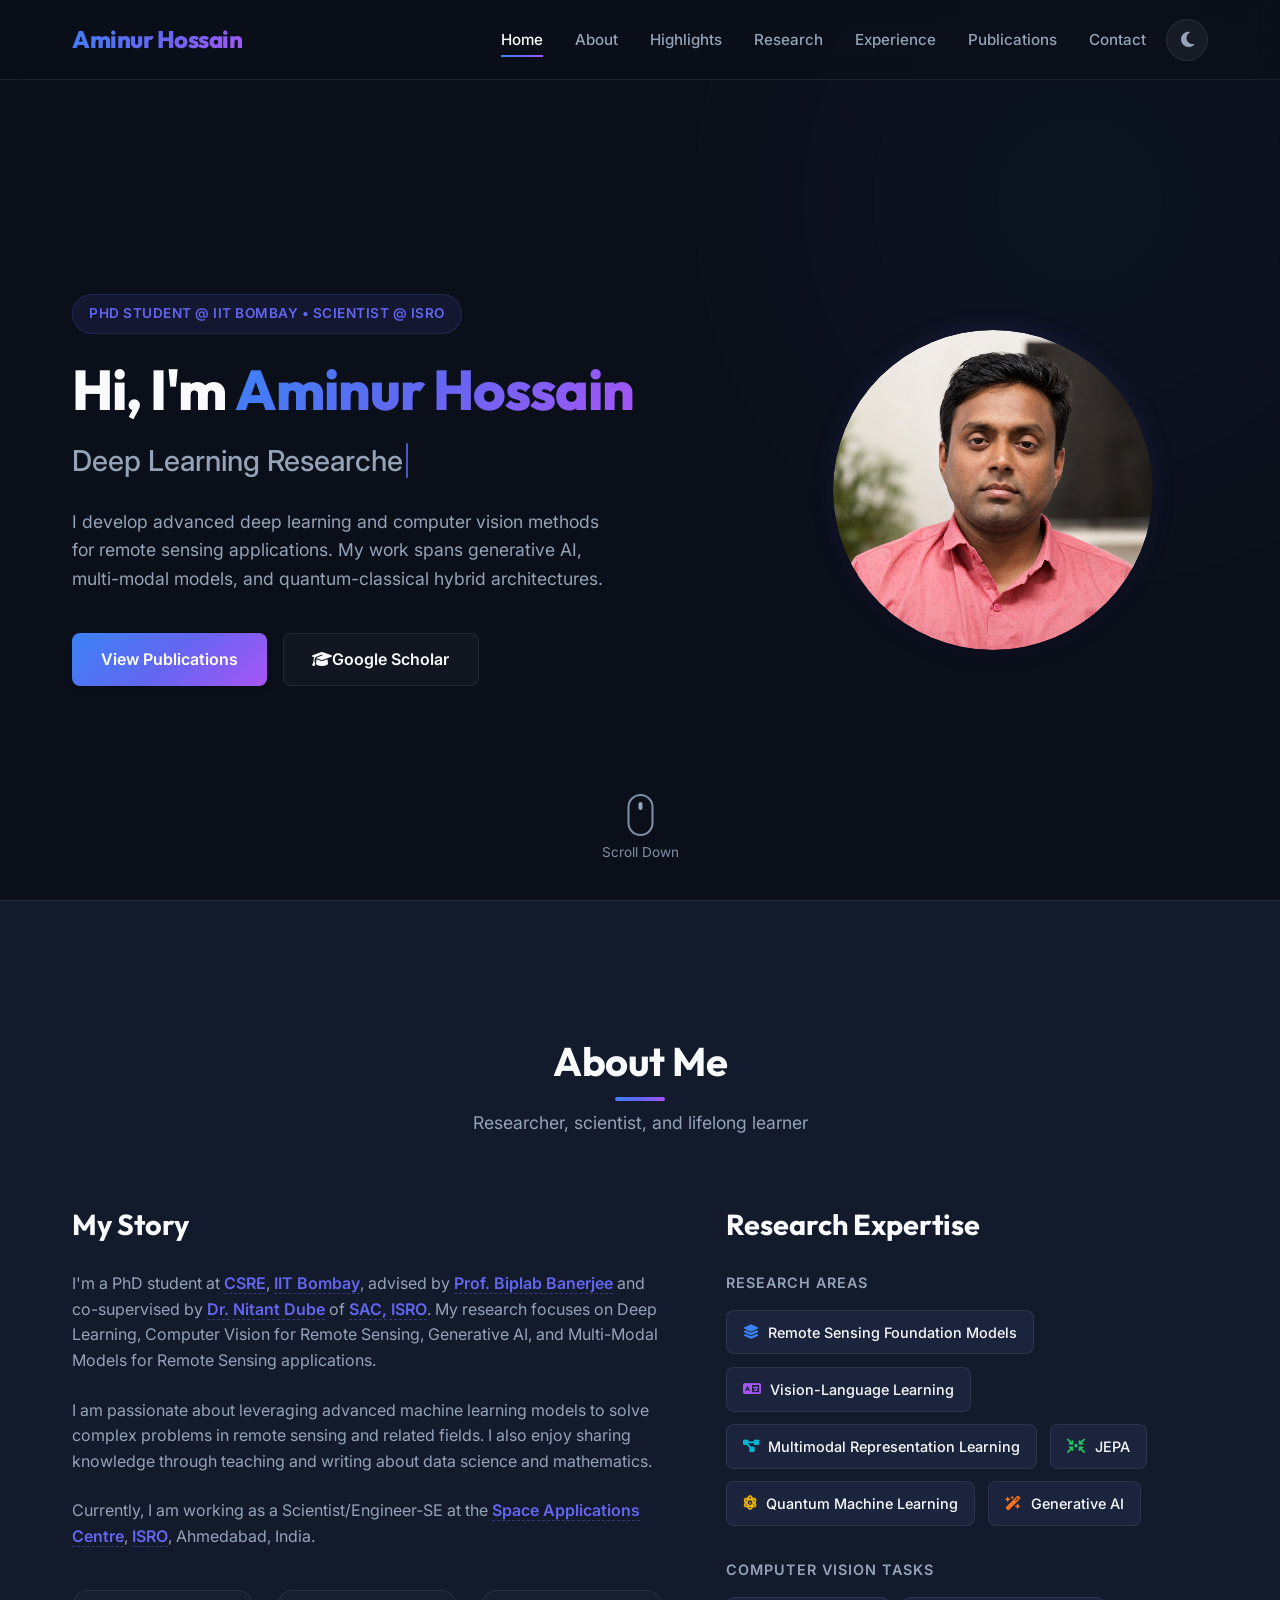
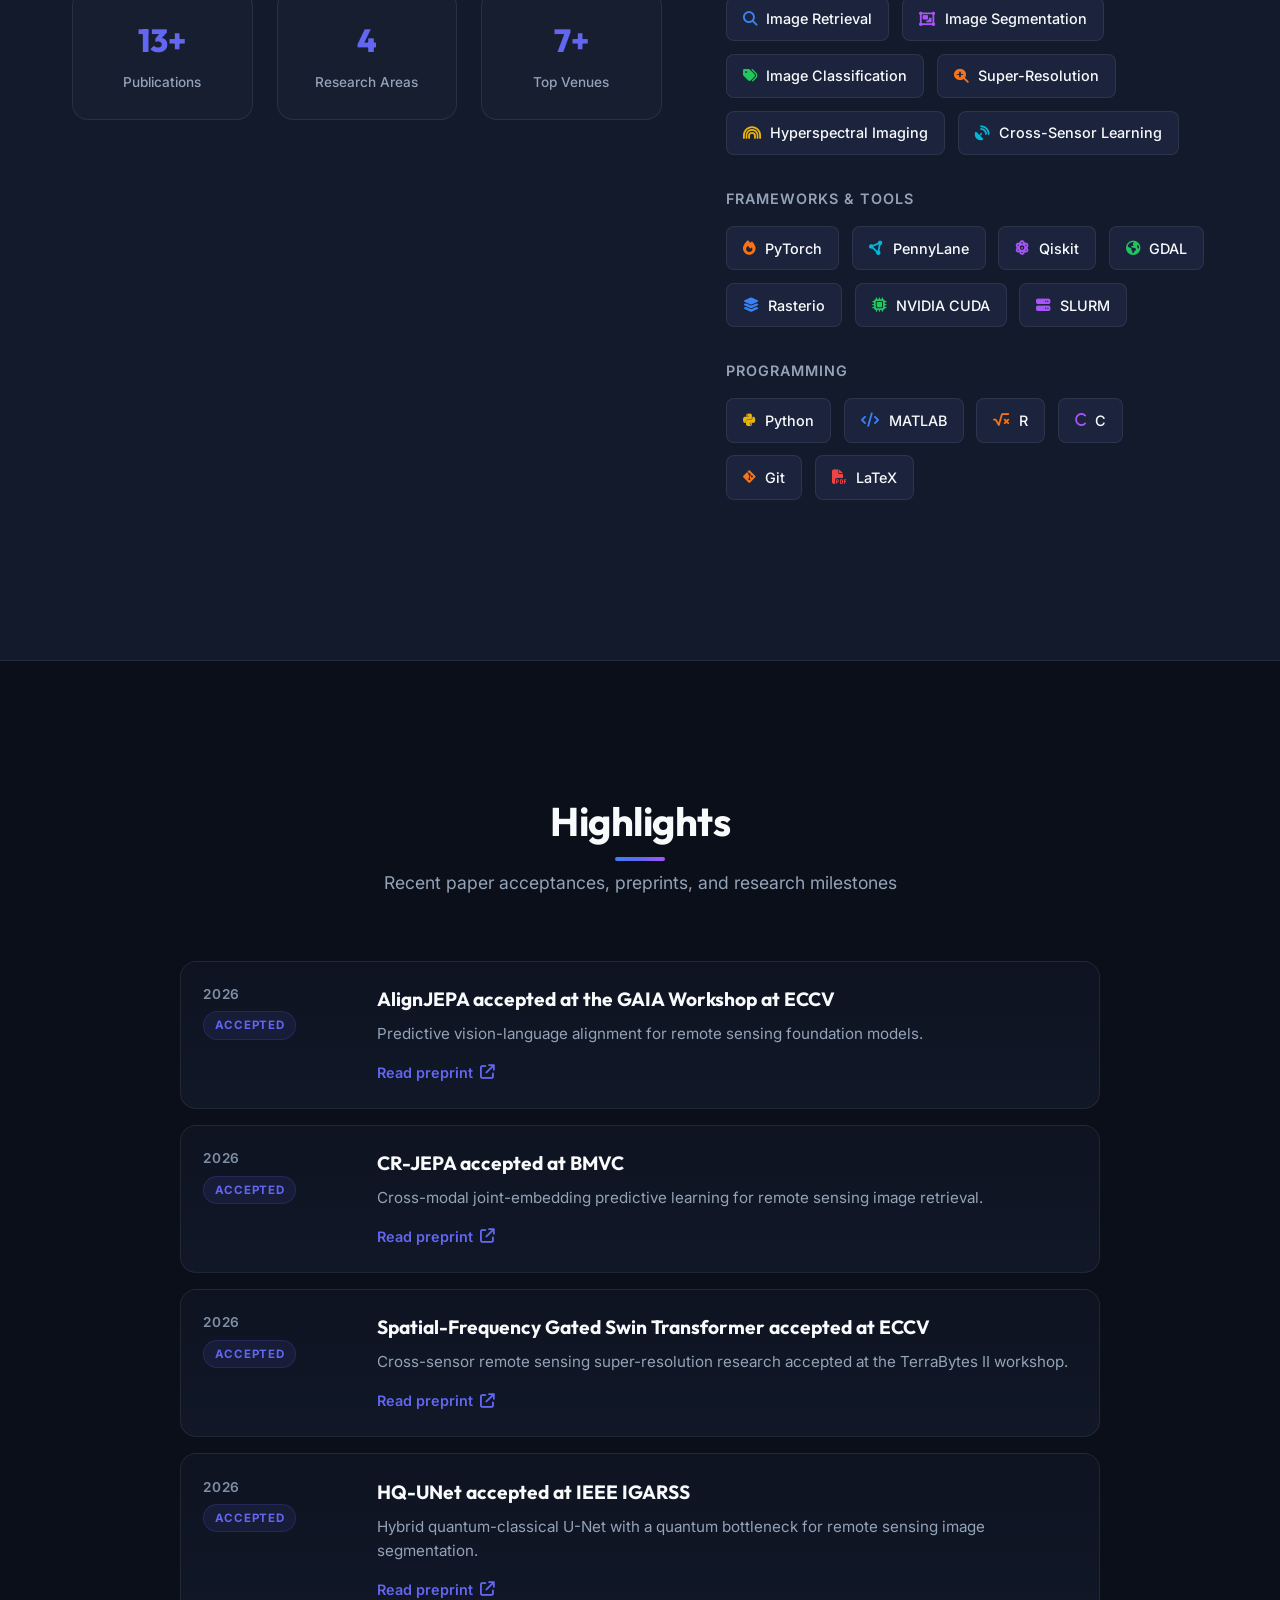
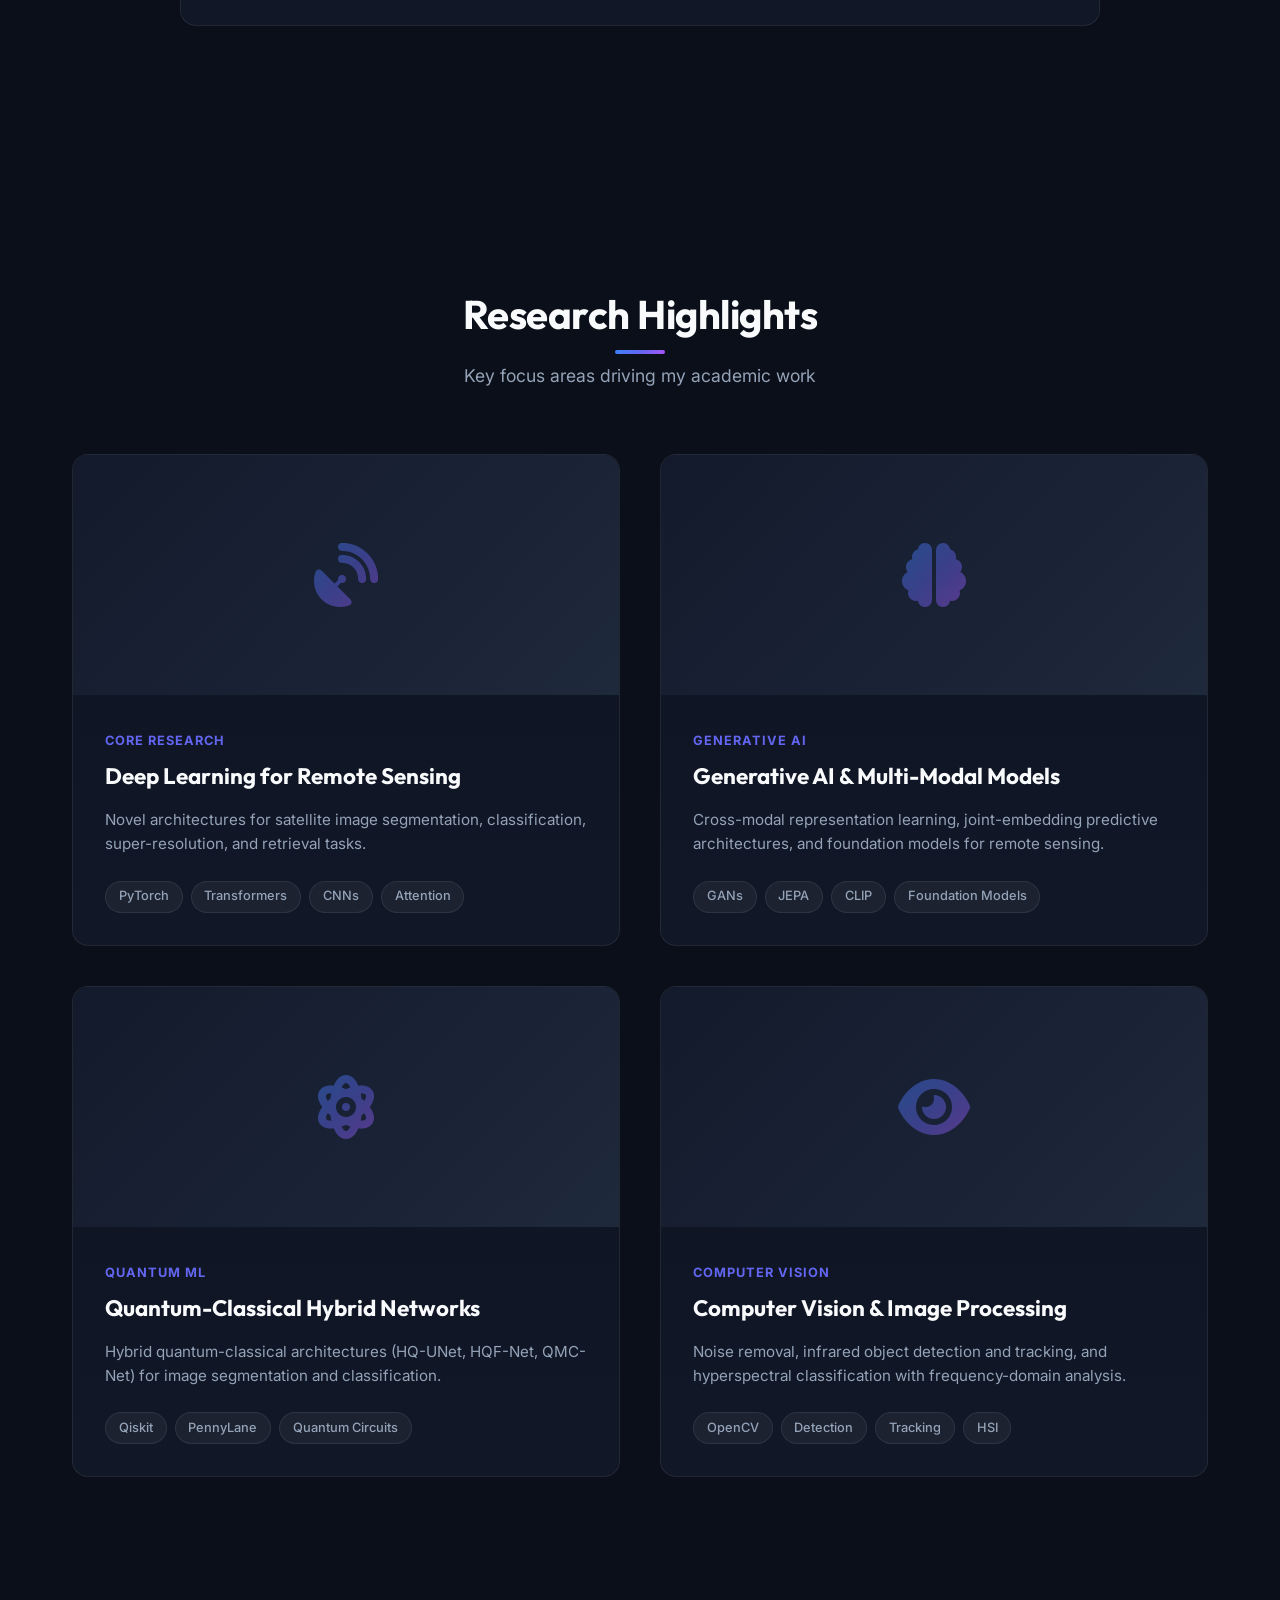
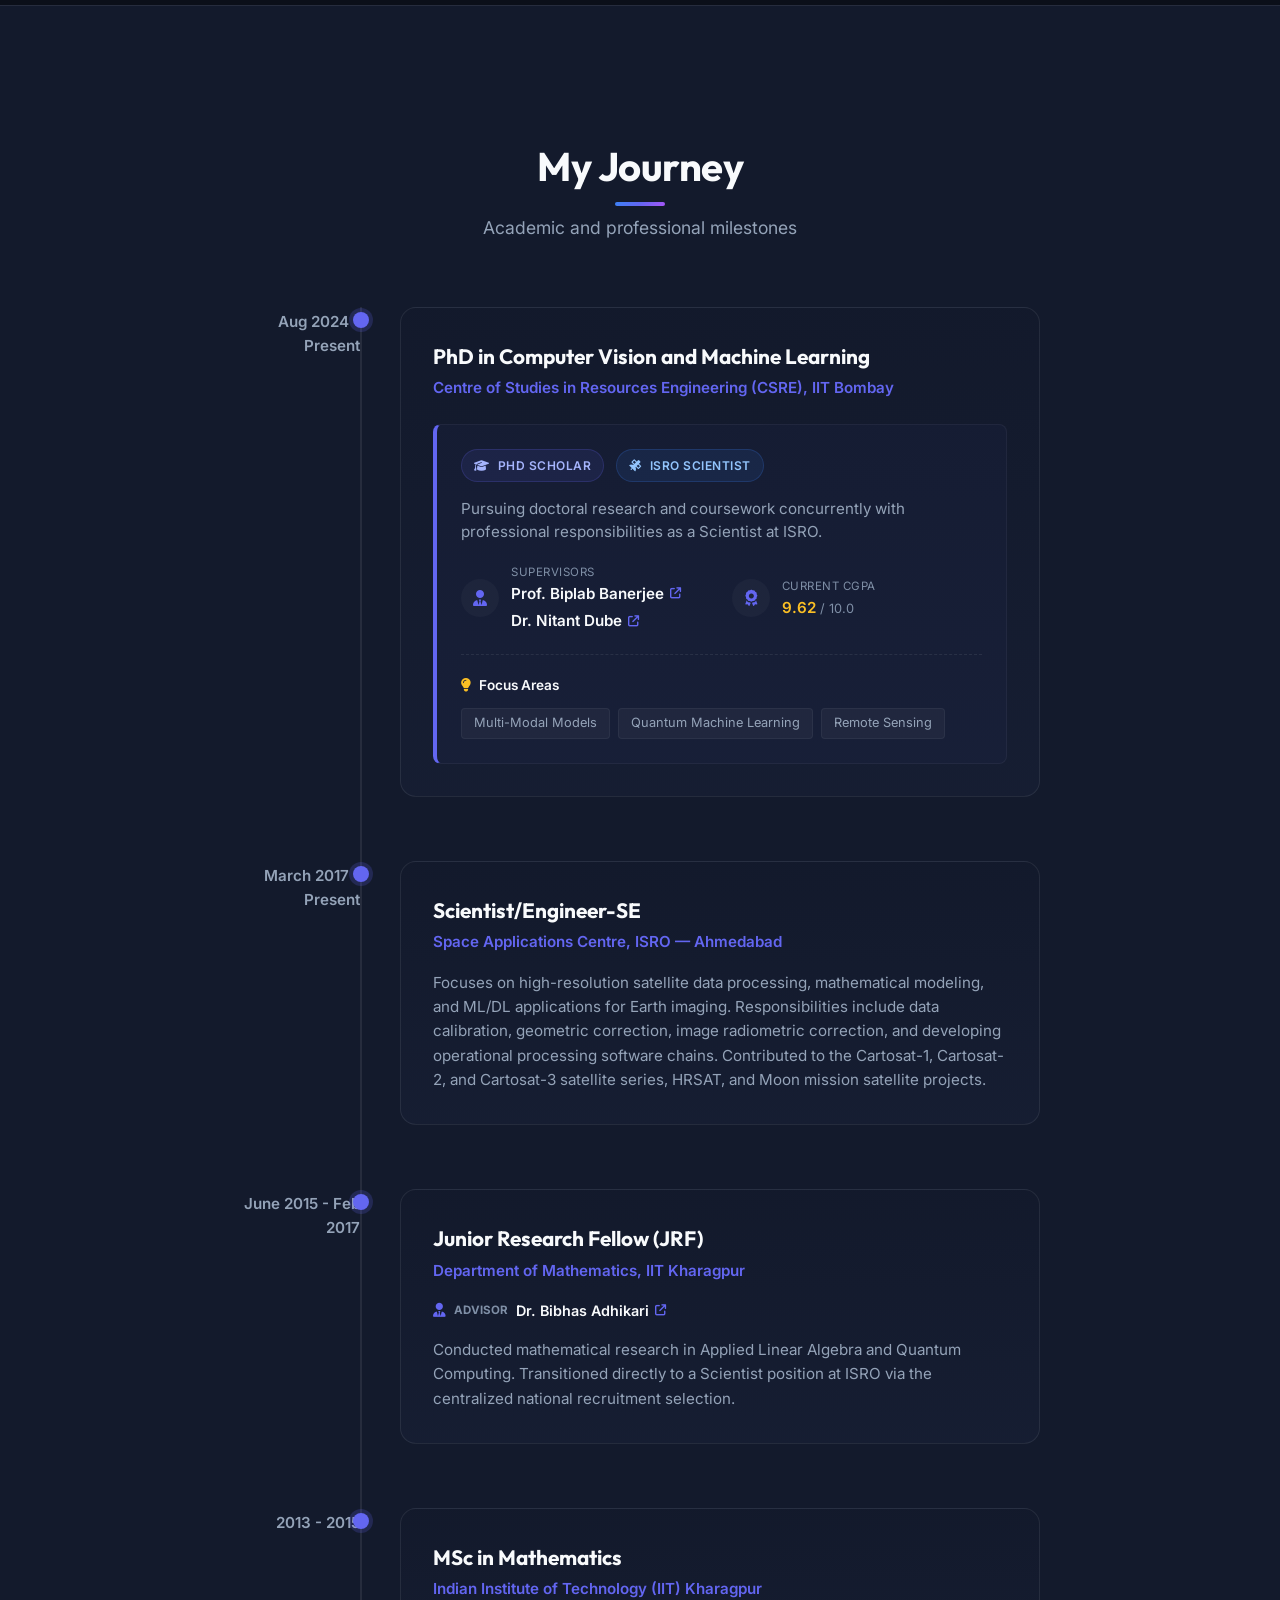
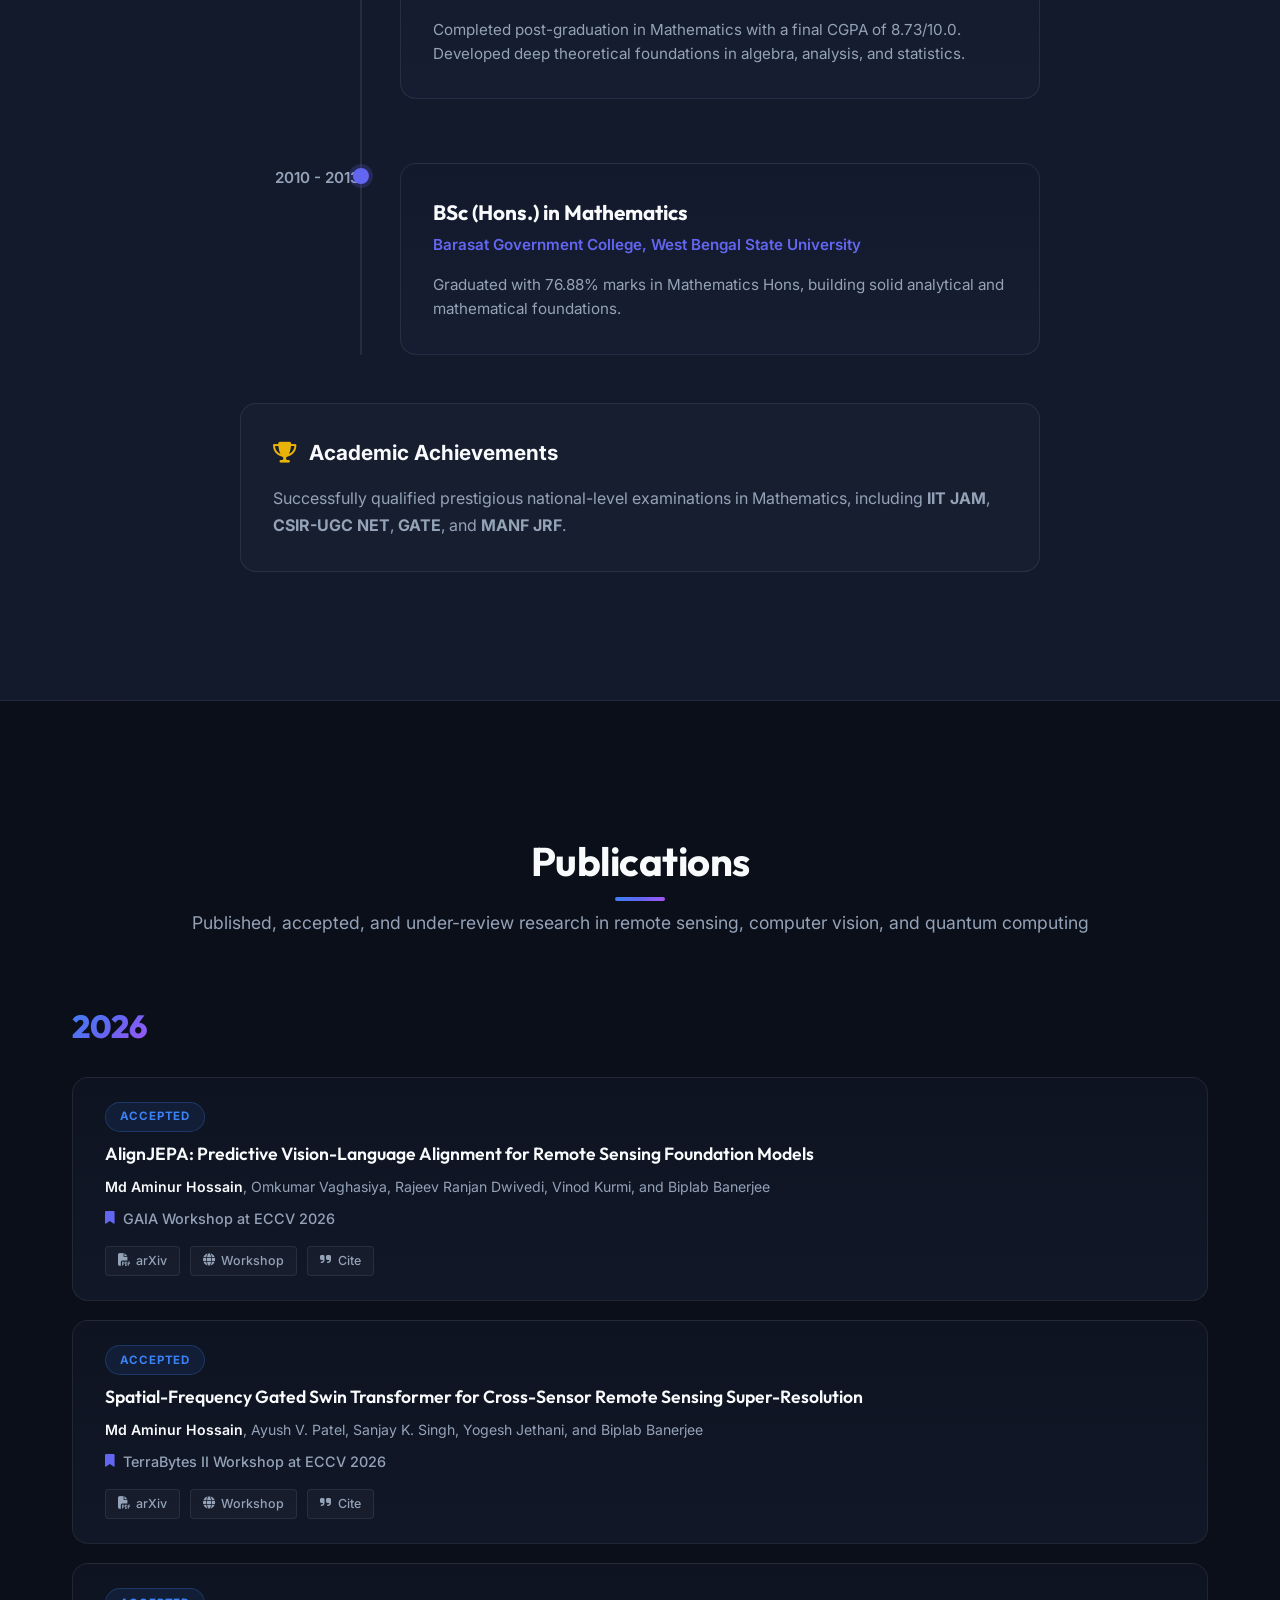
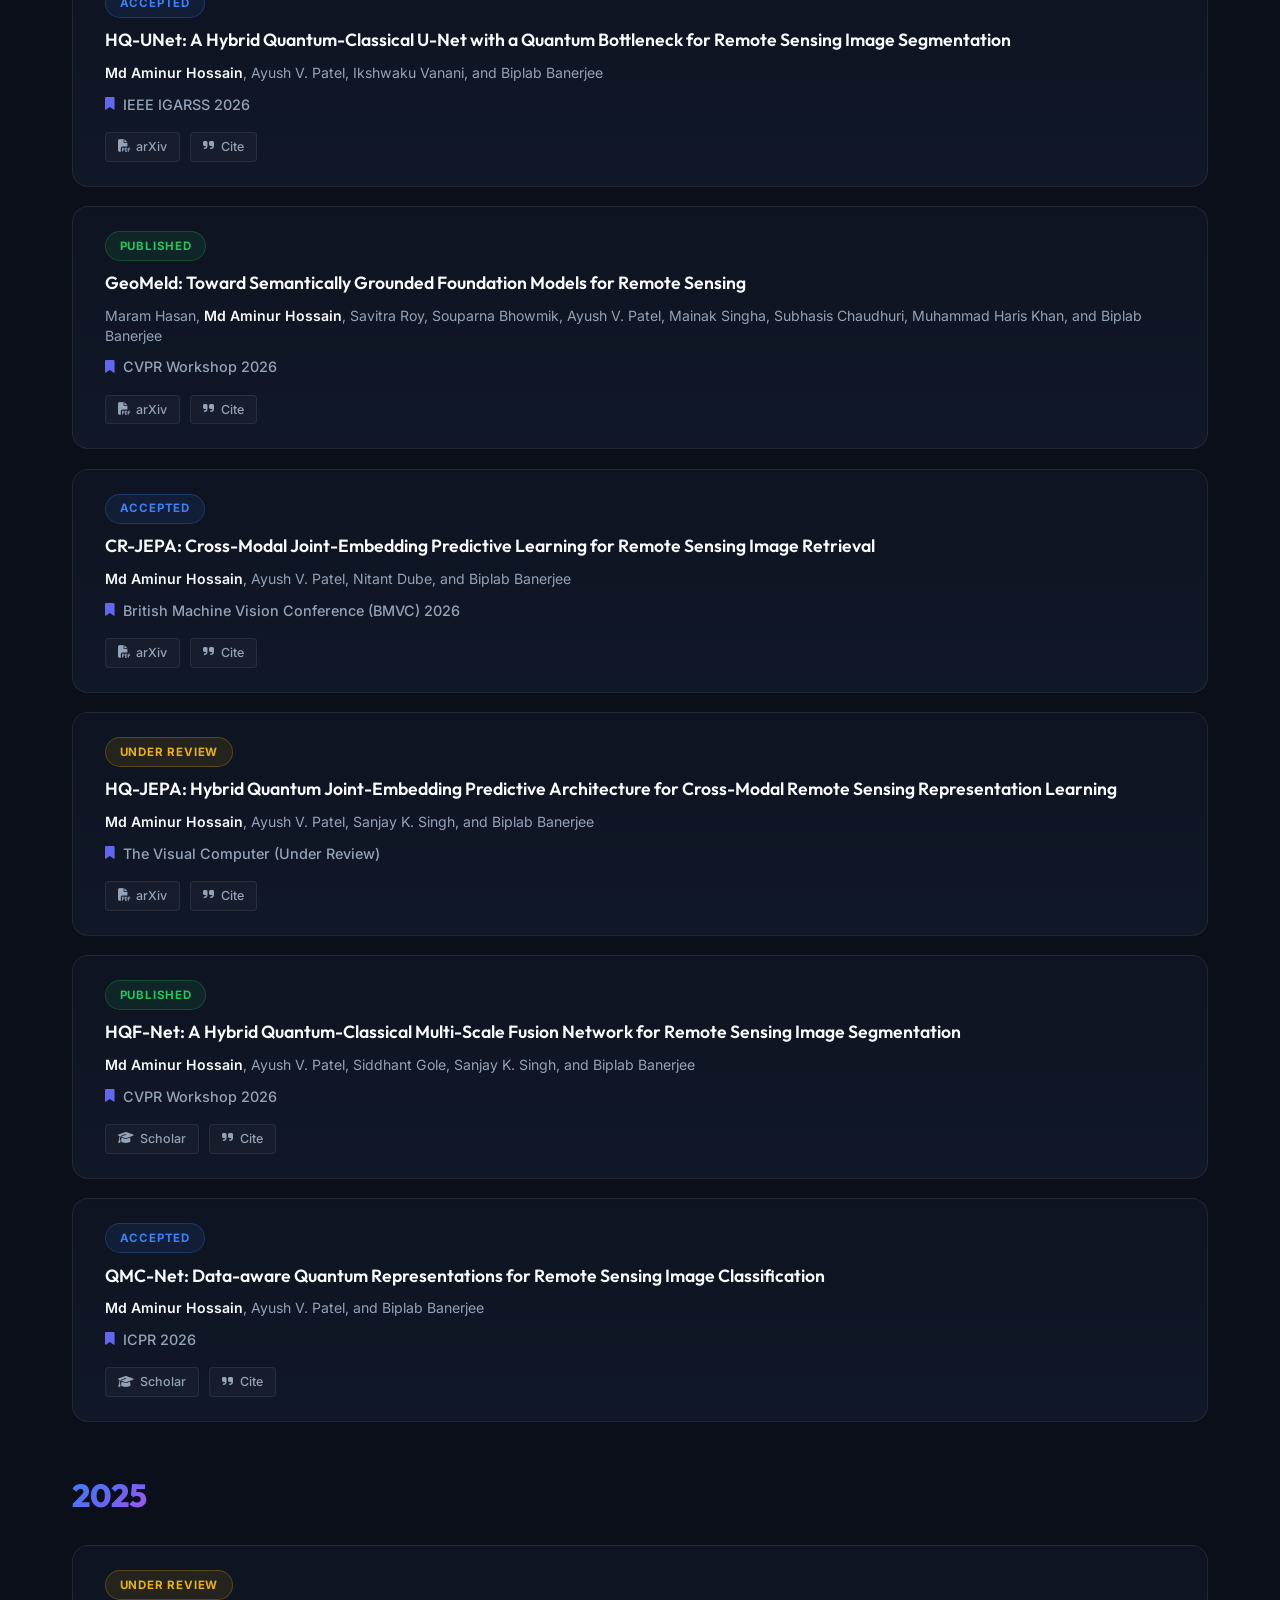
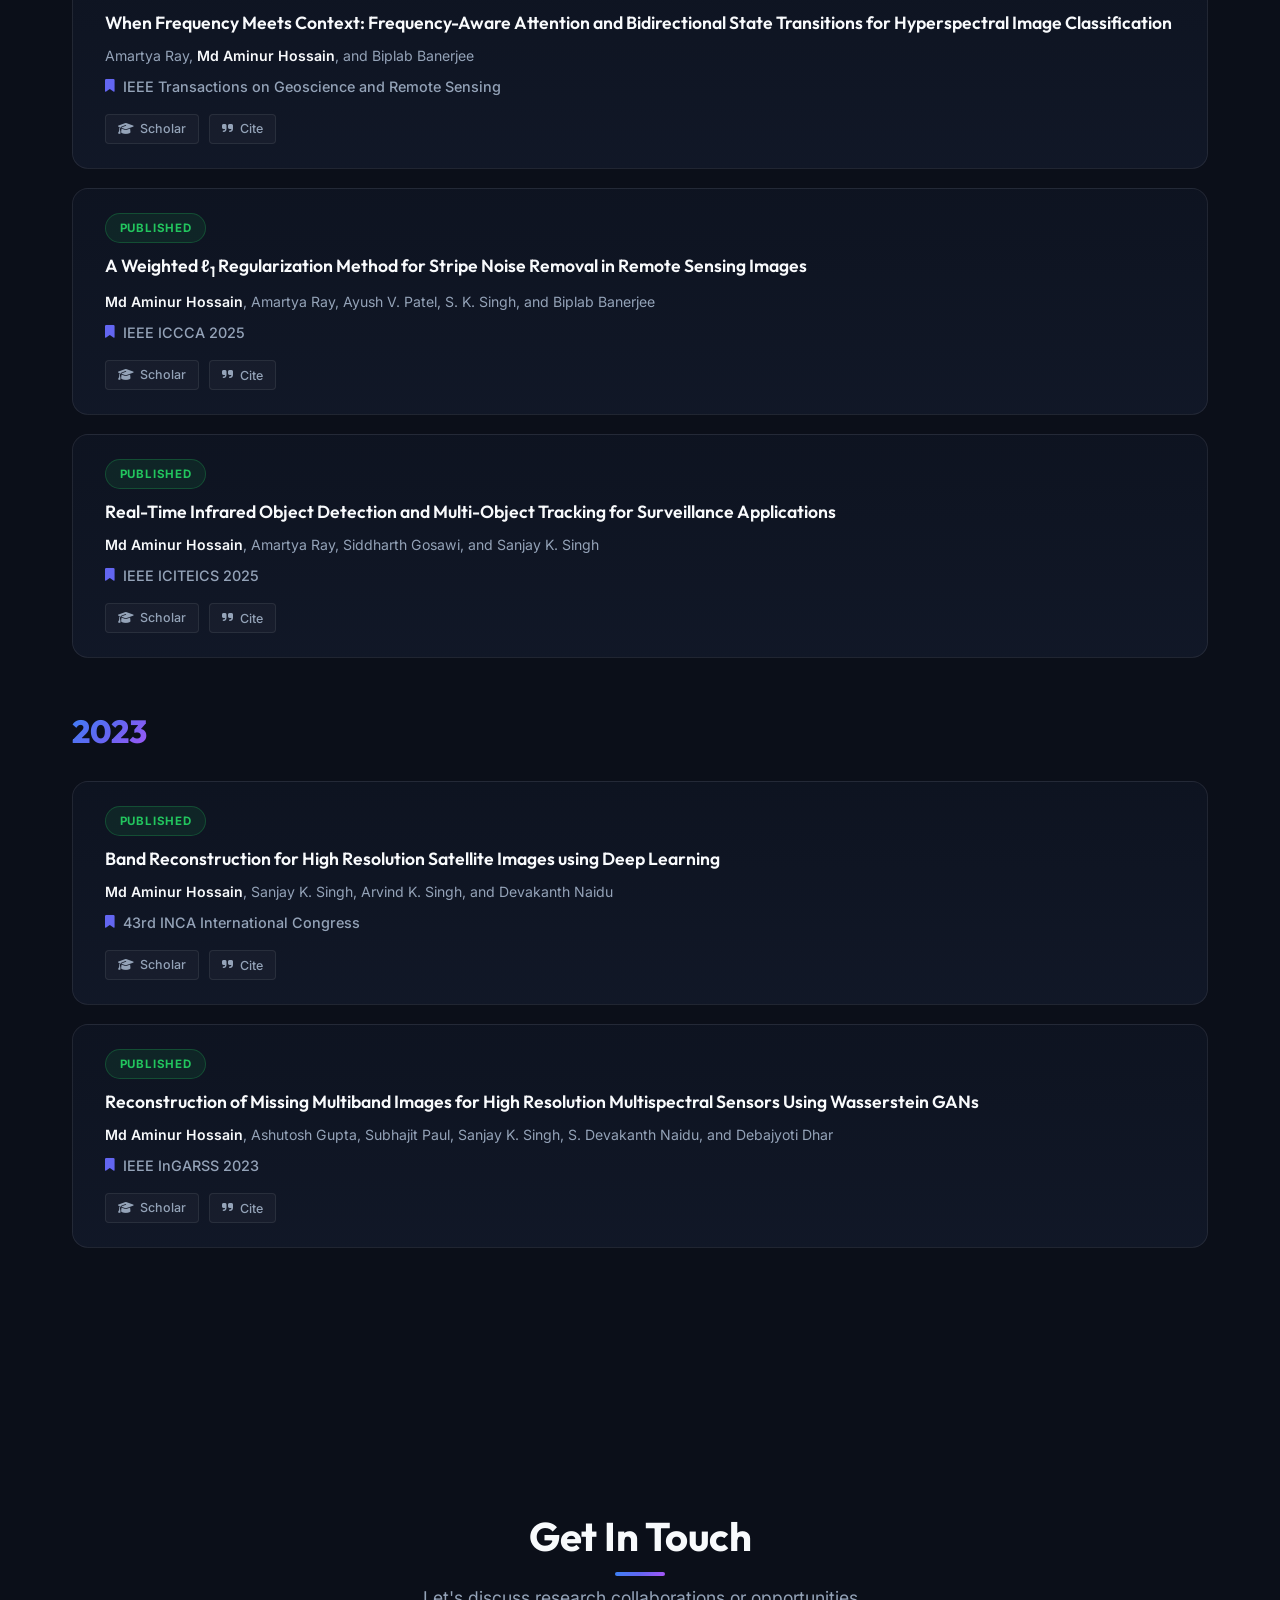
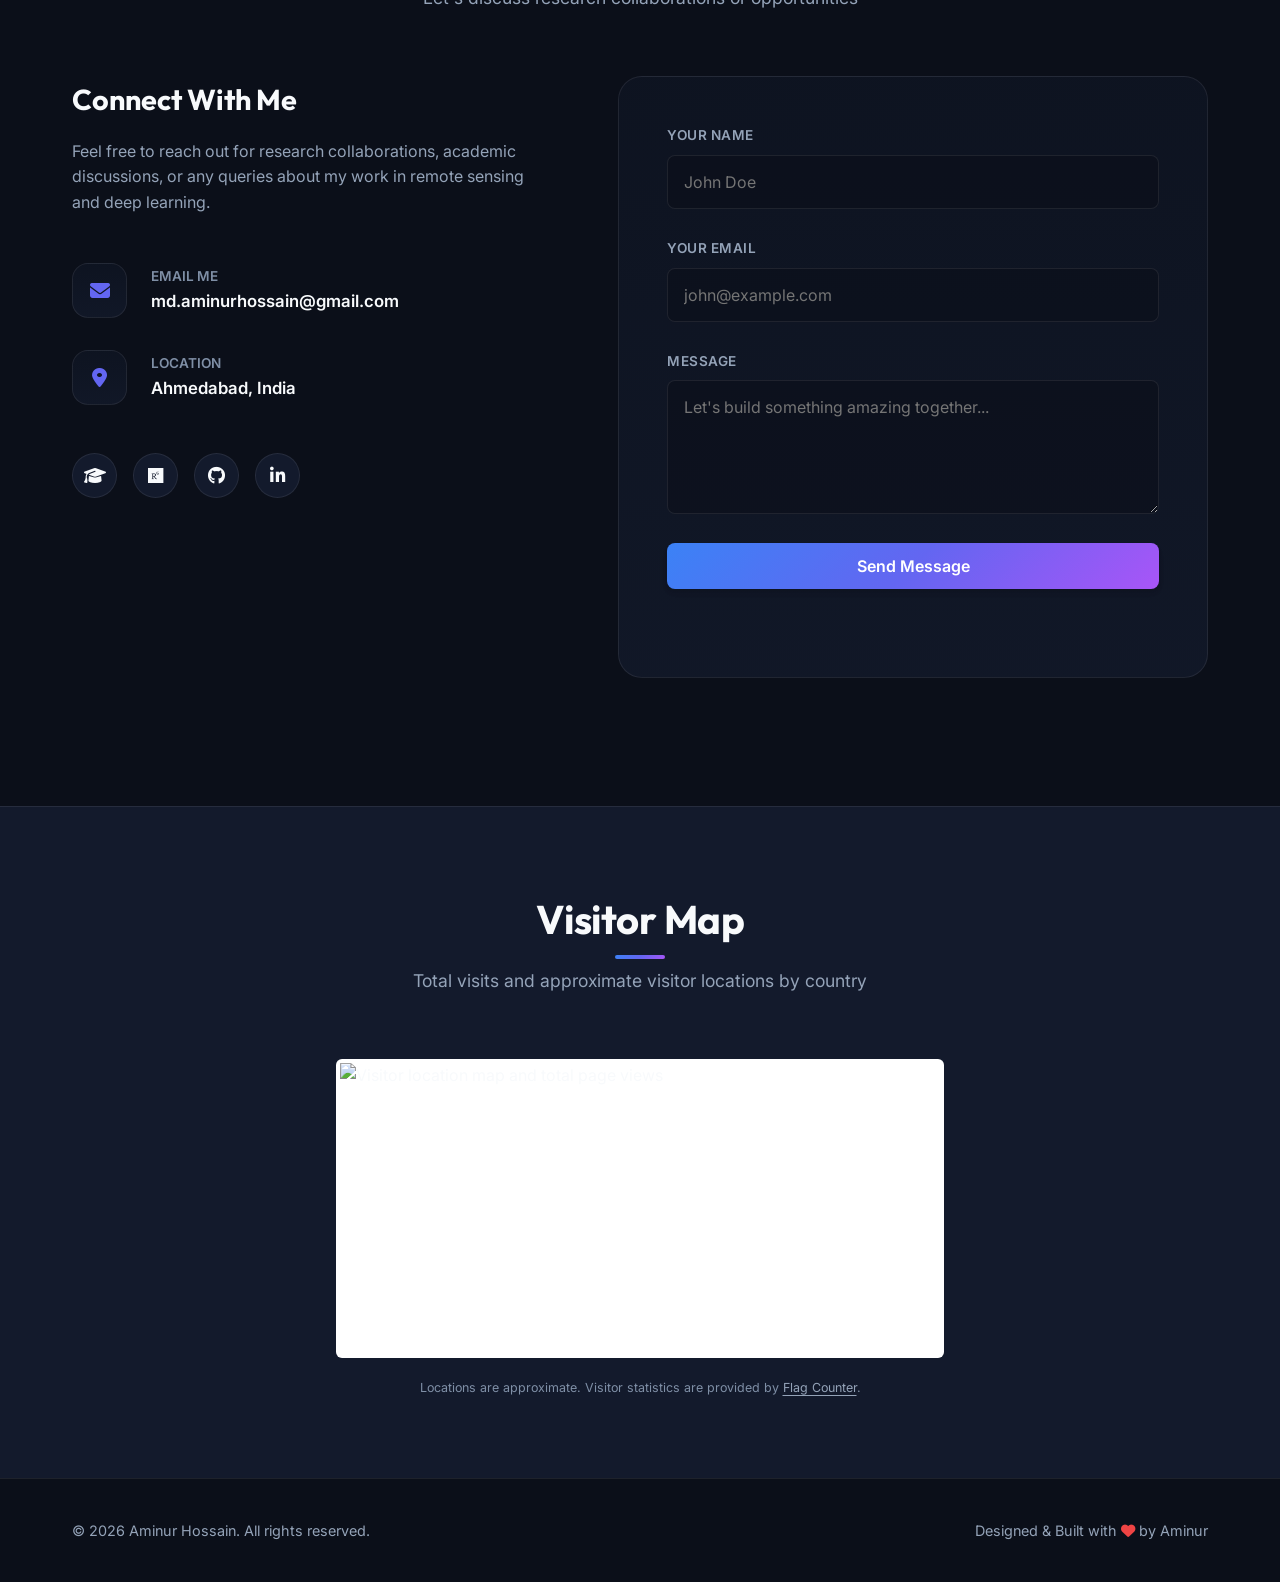
==== commit 632f04dc: "Remove profile photo border" ====
--- a/index.html
+++ b/index.html
@@ -84,7 +84,7 @@
     <!-- FontAwesome Icons -->
     <link rel="stylesheet" href="https://cdnjs.cloudflare.com/ajax/libs/font-awesome/6.4.0/css/all.min.css">
     <!-- Main Stylesheet -->
-    <link rel="stylesheet" href="styles.css?v=20260825-map-frame-2">
+    <link rel="stylesheet" href="styles.css?v=20260825-profile-border">
 </head>
 <body>
 
--- a/styles.css
+++ b/styles.css
@@ -508,8 +508,6 @@
     width: 320px;
     height: 320px;
     border-radius: 50%;
-    border: 6px solid var(--bg-secondary);
-    outline: 2px solid var(--accent-indigo);
     box-shadow: var(--shadow-md), var(--shadow-glow);
     overflow: hidden;
     display: flex;
@@ -520,7 +518,6 @@
 }
 
 .profile-image-container:hover {
-    outline-color: var(--accent-purple);
     transform: translateY(-5px);
 }
 
@@ -530,7 +527,6 @@
     height: 100%;
     object-fit: cover;
     border-radius: inherit;
-    border: 3px solid transparent;
     transition: var(--transition-normal);
 }
 
